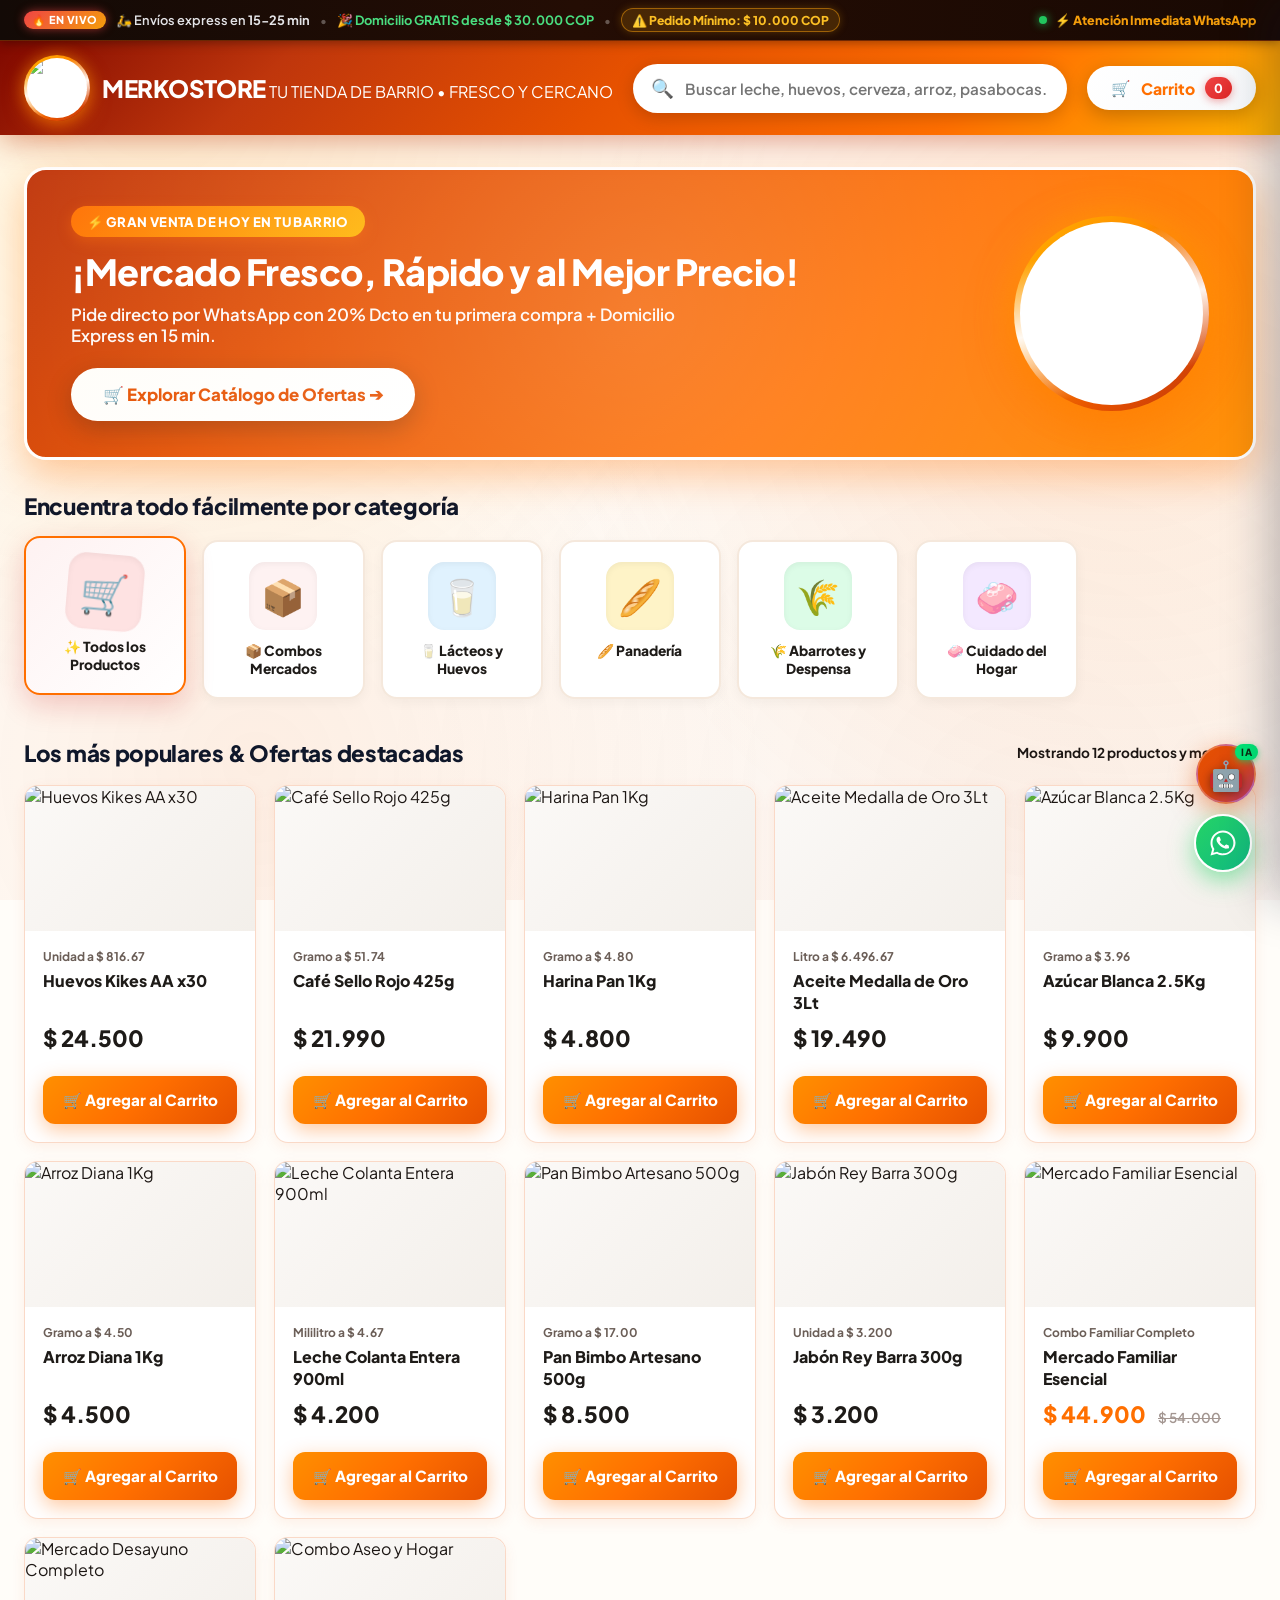
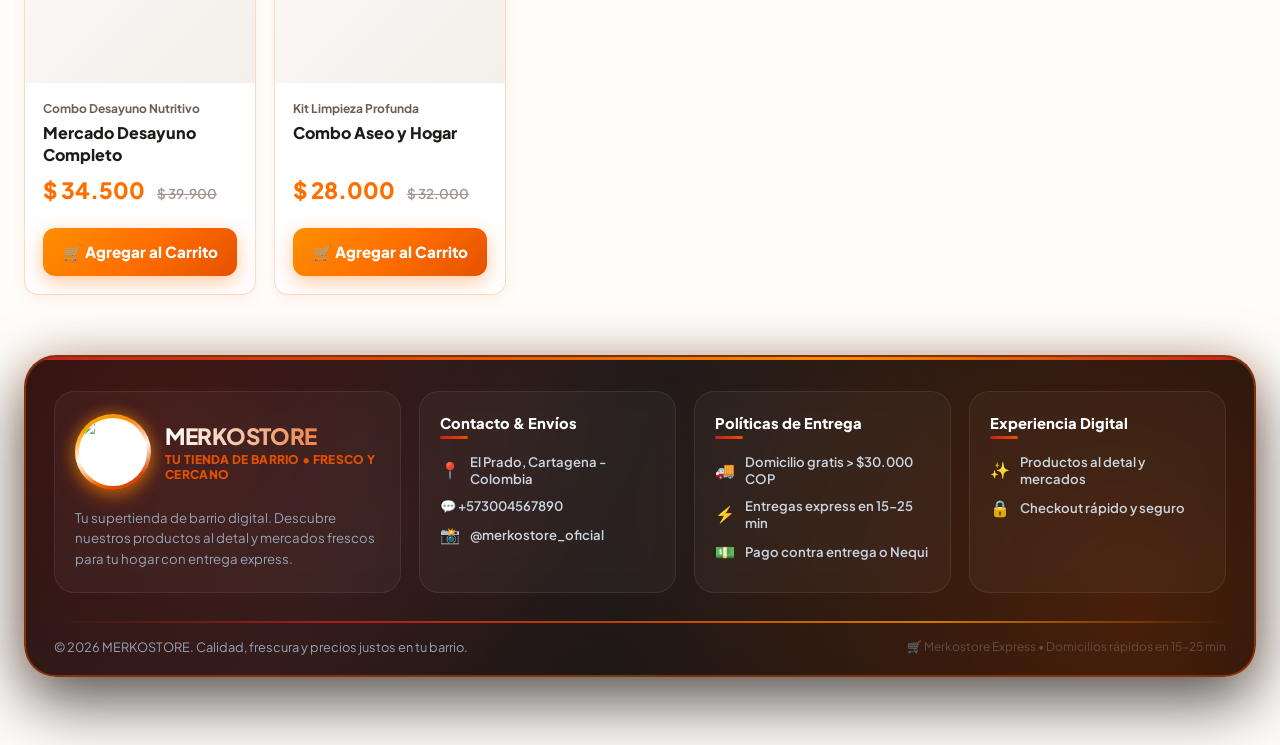
==== index.html @ 1fe58188 "feat: agregar cuenta Daviplata al checkout y configuracion administrable en el panel" ====
<!DOCTYPE html>
<html lang="es">
<head>
    <meta charset="UTF-8">
    <meta name="viewport" content="width=device-width, initial-scale=1.0">
    <title>Merkostore - Tu Tienda de Barrio Digital & Inteligente</title>
    <link rel="preconnect" href="https://fonts.googleapis.com">
    <link rel="preconnect" href="https://fonts.gstatic.com" crossorigin>
    <link href="https://fonts.googleapis.com/css2?family=Plus+Jakarta+Sans:wght@300;400;500;600;700;800;900&display=swap" rel="stylesheet">
    <link rel="stylesheet" href="styles.css">
</head>
<body>

    <!-- ABUNDANT FLUID DRAGGABLE FLOATING EMOJIS (ARRASTRABLES CON EL MOUSE/DEDO) -->
    <div class="ambient-floating-bg">
        <div class="ambient-item item-1" onmousedown="startDragEmoji(event, this)" ontouchstart="startDragEmoji(event, this)" title="¡Arrástrame!">🥛</div>
        <div class="ambient-item item-2" onmousedown="startDragEmoji(event, this)" ontouchstart="startDragEmoji(event, this)" title="¡Arrástrame!">🍺</div>
        <div class="ambient-item item-3" onmousedown="startDragEmoji(event, this)" ontouchstart="startDragEmoji(event, this)" title="¡Arrástrame!">🌾</div>
        <div class="ambient-item item-4" onmousedown="startDragEmoji(event, this)" ontouchstart="startDragEmoji(event, this)" title="¡Arrástrame!">🏷️</div>
        <div class="ambient-item item-5" onmousedown="startDragEmoji(event, this)" ontouchstart="startDragEmoji(event, this)" title="¡Arrástrame!">🧼</div>
        <div class="ambient-item item-6" onmousedown="startDragEmoji(event, this)" ontouchstart="startDragEmoji(event, this)" title="¡Arrástrame!">🍎</div>
        <div class="ambient-item item-7" onmousedown="startDragEmoji(event, this)" ontouchstart="startDragEmoji(event, this)" title="¡Arrástrame!">🥑</div>
        <div class="ambient-item item-8" onmousedown="startDragEmoji(event, this)" ontouchstart="startDragEmoji(event, this)" title="¡Arrástrame!">🍞</div>
        <div class="ambient-item item-9" onmousedown="startDragEmoji(event, this)" ontouchstart="startDragEmoji(event, this)" title="¡Arrástrame!">🧀</div>
        <div class="ambient-item item-10" onmousedown="startDragEmoji(event, this)" ontouchstart="startDragEmoji(event, this)" title="¡Arrástrame!">🍊</div>
        <div class="ambient-item item-11" onmousedown="startDragEmoji(event, this)" ontouchstart="startDragEmoji(event, this)" title="¡Arrástrame!">🍓</div>
        <div class="ambient-item item-12" onmousedown="startDragEmoji(event, this)" ontouchstart="startDragEmoji(event, this)" title="¡Arrástrame!">🥩</div>
        <div class="ambient-item item-13" onmousedown="startDragEmoji(event, this)" ontouchstart="startDragEmoji(event, this)" title="¡Arrástrame!">🍯</div>
        <div class="ambient-item item-14" onmousedown="startDragEmoji(event, this)" ontouchstart="startDragEmoji(event, this)" title="¡Arrástrame!">☕</div>
    </div>

    <!-- TOP NOTIFICATION BAR (DINÁMICA, ANIMADA Y REGLA DE PEDIDO MÍNIMO) -->
    <div class="top-bar">
        <div class="top-bar-notice">
            <span class="top-bar-badge-fire">🔥 EN VIVO</span>
            <span class="top-bar-item">🛵 Envíos express en <strong>15-25 min</strong></span>
            <span class="top-bar-sep">•</span>
            <span class="top-bar-item top-bar-free-delivery">🎉 Domicilio <strong>GRATIS</strong> desde $ 30.000 COP</span>
            <span class="top-bar-sep">•</span>
            <span class="top-bar-badge-minorder">⚠️ Pedido Mínimo: $ 10.000 COP</span>
        </div>
        <div class="top-bar-right-info">
            <span class="top-bar-pulse-dot"></span>
            <span>⚡ Atención Inmediata WhatsApp</span>
        </div>
    </div>

    <!-- MAIN NAVBAR (SUPERMERCADO RETAIL STYLE) -->
    <header class="app-header" id="appHeader">
        <div class="main-nav">
            <!-- Brand Logo (Acceso Secreto Administrador con 5 clics consecutivos) -->
            <div class="brand-logo" onclick="handleBrandLogoClick(event)" title="MERKOSTORE - Tu Supermercado Digital">
                <div class="reflective-logo-wrap">
                    <img src="logo.png" alt="Merkostore Logo" class="reflective-logo-img">
                    <div class="reflective-shimmer-sweep"></div>
                </div>
                <div class="brand-name-group">
                    <span class="brand-title" id="navStoreName">MERKOSTORE</span>
                    <span class="brand-sub">TU TIENDA DE BARRIO • FRESCO Y CERCANO</span>
                </div>
            </div>

            <!-- Search Bar -->
            <div class="search-bar-container">
                <span class="search-icon-nav">🔍</span>
                <input type="text" id="searchInput" placeholder="Buscar leche, huevos, cerveza, arroz, pasabocas..." oninput="filterProducts()">
            </div>

            <!-- Cart Navigation Action -->
            <div class="header-user-actions">
                <button class="cart-nav-btn" onclick="toggleCartDrawer()">
                    🛒 <span>Carrito</span>
                    <span class="cart-count-badge" id="cartBadge">0</span>
                </button>
            </div>
        </div>
    </header>

    <!-- MAIN WRAPPER -->
    <main class="main-wrapper">

        <!-- ========================================== -->
        <!-- VIEW 1: CLIENT STOREFRONT (VISTA CLIENTE)  -->
        <!-- ========================================== -->
        <section id="viewStorefront">
            
            <!-- ATTENTION-GRABBING HERO PROMOTIONAL BANNER -->
            <div class="hero-attention-banner">
                <div class="hero-content-left">
                    <span class="hero-badge-flash">⚡ GRAN VENTA DE HOY EN TU BARRIO</span>
                    <h1 class="hero-main-title">¡Mercado Fresco, Rápido y al Mejor Precio!</h1>
                    <p class="hero-sub-text">Pide directo por WhatsApp con 20% Dcto en tu primera compra + Domicilio Express en 15 min.</p>
                    <button class="hero-cta-btn" onclick="scrollToProducts()">
                        🛒 Explorar Catálogo de Ofertas ➔
                    </button>
                </div>
                <!-- 3D Reflective Brand Emblem -->
                <div class="hero-logo-emblem-wrap">
                    <div class="reflective-logo-wrap size-lg">
                        <img src="logo.png" alt="Merkostore Emblem" class="reflective-logo-img">
                        <div class="reflective-shimmer-sweep"></div>
                    </div>
                </div>
            </div>

            <!-- Category Cards Grid (Vivid Badges) -->
            <h2 class="section-heading">
                <span>Encuentra todo fácilmente por categoría</span>
            </h2>
            <div class="category-badges-grid" id="categoryBadgesContainer">
                <!-- Dynamic Category Badges -->
            </div>

            <!-- Product Grid Title -->
            <div style="display:flex; justify-content:space-between; align-items:center; margin-bottom:18px;">
                <h2 class="section-heading" style="margin-bottom:0;" id="productsTitle">
                    <span>Los más populares & Ofertas destacadas</span>
                </h2>
                <span style="font-size:0.85rem; color:var(--text-secondary); font-weight:700;" id="productCountLabel">Mostrando todos los productos</span>
            </div>

            <!-- Bright Vivid Highlighted Product Grid -->
            <div class="products-grid" id="productsGrid">
                <!-- Dynamic Product Cards -->
            </div>

            <!-- ULTRA-LUXURY OVAL FOOTER (DEEP DARK GRADIENT CONTRAST & ANIMATION) -->
            <footer class="merko-footer">
                <div class="footer-content-grid">
                    <!-- Column 1: Brand -->
                    <div class="footer-col-card">
                        <div style="display:flex; align-items:center; gap:14px; margin-bottom:14px;">
                            <div class="reflective-logo-wrap size-md">
                                <img src="logo.png" alt="Merkostore Logo" class="reflective-logo-img">
                                <div class="reflective-shimmer-sweep"></div>
                            </div>
                            <div>
                                <div class="footer-brand-title" style="margin-bottom:2px;">MERKOSTORE</div>
                                <div class="footer-slogan" style="font-size:0.75rem;">TU TIENDA DE BARRIO • FRESCO Y CERCANO</div>
                            </div>
                        </div>
                        <div class="footer-brand-desc">
                            Tu supertienda de barrio digital. Descubre nuestros productos al detal y mercados frescos para tu hogar con entrega express.
                        </div>
                    </div>

                    <!-- Column 2: Contacto & Envíos -->
                    <div class="footer-col-card">
                        <div class="footer-col-title">Contacto & Envíos</div>
                        <div class="footer-link-list">
                            <span class="footer-link-item"><span class="item-icon">📍</span> El Prado, Cartagena - Colombia</span>
                            <a href="https://wa.me/573001234567" target="_blank" class="footer-link-item" id="footerWhatsappLink"><span class="item-icon">💬</span> +57 300 123 4567</a>
                            <span class="footer-link-item"><span class="item-icon">📸</span> @merkostore_oficial</span>
                        </div>
                    </div>

                    <!-- Column 3: Políticas -->
                    <div class="footer-col-card">
                        <div class="footer-col-title">Políticas de Entrega</div>
                        <div class="footer-link-list">
                            <span class="footer-link-item"><span class="item-icon">🚚</span> Domicilio gratis > $30.000 COP</span>
                            <span class="footer-link-item"><span class="item-icon">⚡</span> Entregas express en 15-25 min</span>
                            <span class="footer-link-item"><span class="item-icon">💵</span> Pago contra entrega o Nequi</span>
                        </div>
                    </div>

                    <!-- Column 4: Experiencia Digital -->
                    <div class="footer-col-card">
                        <div class="footer-col-title">Experiencia Digital</div>
                        <div class="footer-link-list">
                            <span class="footer-link-item"><span class="item-icon">✨</span> Productos al detal y mercados</span>
                            <span class="footer-link-item"><span class="item-icon">🔒</span> Checkout rápido y seguro</span>
                        </div>
                    </div>
                </div>

                <!-- Animated Light Glow Separator Bar -->
                <div class="footer-glow-bar"></div>

                <!-- Footer Bottom Bar -->
                <div class="footer-bottom-bar">
                    <div>
                        © 2026 MERKOSTORE. Calidad, frescura y precios justos en tu barrio.
                    </div>
                    <div style="font-size:0.75rem; color:var(--text-muted); opacity:0.8;">
                        <span>🛒 Merkostore Express • Domicilios rápidos en 15-25 min</span>
                    </div>
                </div>
            </footer>
        </section>

        <!-- ========================================== -->
        <!-- VIEW 2: MERKO BRAND ULTRA-PREMIUM ADMIN    -->
        <!-- ========================================== -->
        <section id="viewAdmin" style="display:none;">
            <div class="merko-admin-wrapper">
                
                <!-- Merko Admin Header -->
                <div class="merko-admin-header">
                    <div>
                        <span class="merko-brand-badge">MERKOSTORE • PANEL ADMIN PRO</span>
                        <h1 class="merko-admin-title">Gestor Ejecutivo de Productos, Stock y Ventas</h1>
                    </div>
                    <div style="display:flex; gap:12px; align-items:center;">
                        <button class="btn-merko-outline" onclick="switchView('storefront')">
                            👁️ Ver Tienda Cliente
                        </button>
                        <button class="btn-merko-primary" onclick="logoutAdmin()">
                            🚪 Salir del Panel
                        </button>
                    </div>
                </div>

                <!-- Merko Pill Tabs Row -->
                <div class="merko-pill-tabs">
                    <button class="merko-pill-btn active" id="tabMerkoDashboard" onclick="switchAdminSubTab('dashboard')">
                        📊 Dashboard
                    </button>
                    <button class="merko-pill-btn" id="tabMerkoActiveOrders" onclick="switchAdminSubTab('activeOrders')">
                        🛵 Pedidos en Proceso <span class="merko-pill-badge" id="activeOrdersTabBadge">0</span>
                    </button>
                    <button class="merko-pill-btn" id="tabMerkoOrders" onclick="switchAdminSubTab('orders')">
                        📜 Historial de Ventas
                    </button>
                    <button class="merko-pill-btn" id="tabMerkoBudget" onclick="switchAdminSubTab('budget')">
                        💰 Presupuesto del Negocio
                    </button>
                    <button class="merko-pill-btn" id="tabMerkoProducts" onclick="switchAdminSubTab('products')">
                        🛒 Productos & Inventario
                    </button>
                    <button class="merko-pill-btn" id="tabMerkoCategories" onclick="switchAdminSubTab('categories')">
                        🏷️ Categorías
                    </button>
                    <button class="merko-pill-btn" id="tabMerkoUsers" onclick="switchAdminSubTab('users')">
                        👥 Administradores
                    </button>
                    <button class="merko-pill-btn" id="tabMerkoBi" onclick="switchAdminSubTab('bi')">
                        📈 Power BI Analytics
                    </button>
                    <button class="merko-pill-btn" id="tabMerkoIo" onclick="switchAdminSubTab('io')">
                        ⚖️ Optimización IO (Simplex)
                    </button>
                    <button class="merko-pill-btn" id="tabMerkoConfig" onclick="switchAdminSubTab('config')">
                        🏪 Configuración Negocio
                    </button>
                </div>

                <!-- TAB 1: DASHBOARD EXECUTIVE OVERVIEW -->
                <div id="subtabDashboard" class="subtab-content">
                    
                    <!-- GREETING HEADER CARD -->
                    <div class="dashboard-greeting-card">
                        <div>
                            <div class="dashboard-greeting-title" id="dashGreeting">BUENAS TARDES 👋</div>
                            <div style="font-size:0.85rem; color:var(--admin-text-muted);">Bienvenido al Panel de Control Ejecutivo de Merkostore</div>
                        </div>
                        <div style="display:flex; gap:10px; flex-wrap:wrap;">
                            <button class="btn-merko-primary" onclick="forceSyncWithDatabase()" title="Sincronizar base de datos con Power BI y recalcular métricas">
                                🔄 Sincronizar DB & Power BI
                            </button>
                            <button class="btn-merko-outline" onclick="refreshDashboardData()">
                                ⚡ Actualizar Vista
                            </button>
                        </div>
                    </div>

                    <!-- ATTENTION ALERT CARD -->
                    <div class="merko-alert-card" id="kpiAlertCard">
                        <div>
                            <div style="font-weight:900; color:var(--admin-accent-red); font-size:1.05rem;">🔔 ATENCIÓN AHORA</div>
                            <div style="font-size:0.88rem; color:var(--admin-text-muted);" id="kpiAlertText">Cargando alertas del inventario...</div>
                        </div>
                        <button class="btn-merko-primary" onclick="switchAdminSubTab('products')">Atender Todos ➔</button>
                    </div>

                    <!-- KPI CARDS GRID (6 CARDS CON GANANCIAS) -->
                    <div class="merko-kpi-grid" style="grid-template-columns: repeat(auto-fit, minmax(180px, 1fr));">
                        <div class="merko-kpi-card emerald-card">
                            <div class="merko-kpi-title">Ventas de Hoy</div>
                            <div class="merko-kpi-val" id="kpiSales">$ 0</div>
                            <div style="font-size:0.75rem; color:var(--brand-secondary); font-weight:800;" id="kpiSalesSubtext">↑ 0 ventas en el día</div>
                        </div>
                        <div class="merko-kpi-card" style="border-left:4px solid #10b981; background:linear-gradient(135deg, rgba(16,185,129,0.14), rgba(16,185,129,0.02));">
                            <div class="merko-kpi-title" style="color:#10b981;">Ganancias de Hoy</div>
                            <div class="merko-kpi-val" id="kpiGrossProfit" style="color:#10b981;">$ 0</div>
                            <div style="font-size:0.75rem; color:#34d399; font-weight:800;" id="kpiGrossProfitSubtext">Margen bruto unitario real</div>
                        </div>
                        <div class="merko-kpi-card red-card">
                            <div class="merko-kpi-title">Pedidos Activos</div>
                            <div class="merko-kpi-val" id="kpiOrders">0</div>
                            <div style="font-size:0.75rem; color:var(--admin-accent-red); font-weight:800;">En preparación / Listos</div>
                        </div>
                        <div class="merko-kpi-card">
                            <div class="merko-kpi-title">Pendientes</div>
                            <div class="merko-kpi-val" id="kpiPending">0</div>
                            <div style="font-size:0.75rem; color:var(--admin-text-muted);">Por confirmar WhatsApp</div>
                        </div>
                        <div class="merko-kpi-card">
                            <div class="merko-kpi-title">Por Reponer</div>
                            <div class="merko-kpi-val" id="kpiLowStock" style="color:#ef4444;">0</div>
                            <div style="font-size:0.75rem; color:#ef4444; font-weight:800;">Stock bajo o agotados</div>
                        </div>
                        <div class="merko-kpi-card">
                            <div class="merko-kpi-title">Ticket Promedio</div>
                            <div class="merko-kpi-val" id="kpiTicketAvg" style="color:#3b82f6;">$ 0</div>
                            <div style="font-size:0.75rem; color:var(--admin-text-muted);">Valor medio por pedido</div>
                        </div>
                    </div>

                    <!-- TWO-COLUMN DASHBOARD MAIN GRID -->
                    <div class="dashboard-main-grid">
                        
                        <!-- LEFT MAIN COLUMN -->
                        <div>
                            <!-- PANEL 1: PEDIDOS ACTIVOS EN VIVO -->
                            <div class="dashboard-panel-card">
                                <div class="dashboard-panel-header">
                                    <div>
                                        <div class="dashboard-panel-title">🛒 PEDIDOS ACTIVOS EN VIVO</div>
                                        <div class="dashboard-panel-subtitle">Control operativo de pedidos recibidos en tiempo real</div>
                                    </div>
                                    <button class="dashboard-panel-link" onclick="switchAdminSubTab('activeOrders')">Gestionar Pedidos en Proceso ➔</button>
                                </div>
                                <div id="dashActiveOrdersList">
                                    <!-- Dynamic Active Orders List -->
                                </div>
                            </div>

                            <!-- PANEL 2: SOLICITUDES QUE REQUIEREN ACCIÓN -->
                            <div class="dashboard-panel-card">
                                <div class="dashboard-panel-header">
                                    <div>
                                        <div class="dashboard-panel-title">⚠️ SOLICITUDES QUE REQUIEREN ACCIÓN</div>
                                        <div class="dashboard-panel-subtitle">Prioridad: Pedidos por confirmar / Productos sin existencias</div>
                                    </div>
                                </div>
                                <div id="dashActionRequestsList">
                                    <!-- Dynamic Action Requests -->
                                </div>
                            </div>
                        </div>

                        <!-- RIGHT SIDEBAR COLUMN -->
                        <div>
                            <!-- PANEL 3: STOCK BAJO / REPONER -->
                            <div class="dashboard-panel-card">
                                <div class="dashboard-panel-header">
                                    <div>
                                        <div class="dashboard-panel-title">🚨 STOCK BAJO / REPONER</div>
                                        <div class="dashboard-panel-subtitle">Productos con 5 o menos existencias o agotados</div>
                                    </div>
                                    <button class="dashboard-panel-link" onclick="switchAdminSubTab('products')">Ver Inventario ➔</button>
                                </div>
                                <div id="dashLowStockList">
                                    <!-- Dynamic Low Stock Product Cards -->
                                </div>
                            </div>

                            <!-- PANEL 4: RESUMEN DE VENTAS E INGRESOS & GRÁFICO DIARIO -->
                            <div class="dashboard-panel-card">
                                <div class="dashboard-panel-header">
                                    <div>
                                        <div class="dashboard-panel-title">📊 RESUMEN DE VENTAS</div>
                                        <div class="dashboard-panel-subtitle">Ingresos confirmados del negocio</div>
                                    </div>
                                </div>

                                <div class="dash-sales-summary-grid">
                                    <div class="dash-sales-box">
                                        <div class="dash-sales-box-title">Hoy</div>
                                        <div class="dash-sales-box-val" id="dashSalesToday">$ 0</div>
                                    </div>
                                    <div class="dash-sales-box">
                                        <div class="dash-sales-box-title">Esta Semana</div>
                                        <div class="dash-sales-box-val" id="dashSalesWeek">$ 0</div>
                                    </div>
                                    <div class="dash-sales-box">
                                        <div class="dash-sales-box-title">Este Mes</div>
                                        <div class="dash-sales-box-val" id="dashSalesMonth">$ 0</div>
                                    </div>
                                </div>

                                <div style="font-size:0.78rem; font-weight:800; color:var(--admin-text-muted); margin-bottom:8px; display:flex; justify-content:space-between;">
                                    <span>ÚLTIMOS 7 DÍAS</span>
                                    <span style="color:#f59e0b;">Historial diario</span>
                                </div>

                                <div class="dash-chart-container" id="dash7DaysChart">
                                    <!-- Dynamic 7 Day Chart Bars -->
                                </div>
                            </div>
                        </div>

                    </div>

                </div>

                <!-- TAB 2: PRODUCTOS & INVENTARIO UNIFICADO (CREAR ARRIBA, INVENTARIO ABAJO) -->
                <div id="subtabProducts" class="subtab-content" style="display:none;">
                    
                    <!-- 1. CREAR / EDITAR PRODUCTO O MERCADO (ARRIBA) -->
                    <div id="productEditorCard" style="background:var(--admin-card-bg); border:1.5px solid var(--admin-border); border-radius:20px; padding:24px; box-shadow:0 12px 35px rgba(0,0,0,0.45); margin-bottom:28px;">
                        <h2 id="editorSubtabTitle" style="font-size:1.25rem; font-weight:900; color:#ffffff; margin-top:0; margin-bottom:20px;">➕ CREAR PRODUCTO O MERCADO</h2>
                        
                        <div class="merko-editor-grid">
                            <div class="merko-form-card">
                                <!-- Tipo de Ítem Selector -->
                                <div class="merko-form-group">
                                    <label>Tipo de Ítem a Crear *</label>
                                    <select id="editorType" onchange="toggleMercadoCompositionForm(); updateLivePreview();">
                                        <option value="DETAL">🛍️ Producto Detal (Ítem Individual)</option>
                                        <option value="MERCADO">📦 Mercado (Combo / Kit con Productos Detal)</option>
                                    </select>
                                </div>

                                <div class="merko-form-group">
                                    <label>Nombre del Producto / Mercado *</label>
                                    <input type="text" id="editorName" placeholder="Ej: Mercado Familiar Semanal / Harina Pan 1kg" value="" oninput="updateLivePreview()">
                                </div>

                                <div style="display:grid; grid-template-columns:1fr 1fr; gap:16px;">
                                    <div class="merko-form-group">
                                        <label>Categoría</label>
                                        <select id="editorCategory" onchange="updateLivePreview()">
                                            <option value="cat4">🌾 Abarrotes y Granos</option>
                                            <option value="cat2">🥛 Lácteos y Huevos</option>
                                            <option value="cat3">🍺 Cervezas y Licores</option>
                                            <option value="cat1">🔴 Precios Rojos</option>
                                        </select>
                                    </div>
                                    <div class="merko-form-group">
                                        <label>Unidad / Descripción Corta</label>
                                        <input type="text" id="editorUnit" placeholder="Ej: Combo 6 Productos / Gramo a $ 3.60" value="" oninput="updateLivePreview()">
                                    </div>
                                </div>

                                <!-- COMPOSICIÓN DE MERCADO (SOLO CUANDO ES MERCADO) -->
                                <div id="mercadoItemsContainer" style="display:none; background:#0f172a; border:1px solid #f59e0b; border-radius:12px; padding:16px; margin-top:4px;">
                                    <div style="font-size:0.85rem; font-weight:900; color:#f59e0b; margin-bottom:10px; display:flex; justify-content:space-between; align-items:center;">
                                        <span>📦 COMPOSICIÓN DEL MERCADO (PRODUCTOS INCLUIDOS):</span>
                                        <span style="font-size:0.72rem; color:#94a3b8; font-weight:600;">Se restarán del stock al vender</span>
                                    </div>
                                    <div id="mercadoItemsChecklist" style="display:flex; flex-direction:column; gap:8px; max-height:180px; overflow-y:auto; padding-right:6px;">
                                        <!-- Dynamic product options with qty inputs -->
                                    </div>
                                </div>

                                <div style="display:grid; grid-template-columns:1fr 1fr; gap:16px;">
                                    <div class="merko-form-group">
                                        <label>Precio de Adquisición ($ COP) *</label>
                                        <input type="number" id="editorCostPrice" value="" placeholder="Ej: 32000" oninput="updateLivePreview()">
                                        <small style="display:block; font-size:0.72rem; color:var(--admin-text-muted); margin-top:4px;">Valor que paga el administrador al proveedor por adquirir una unidad de este producto.</small>
                                    </div>
                                    <div class="merko-form-group">
                                        <label>Precio Venta ($ COP) *</label>
                                        <input type="number" id="editorPrice" value="" placeholder="Ej: 48000" oninput="updateLivePreview()">
                                        <small style="display:block; font-size:0.72rem; color:var(--admin-text-muted); margin-top:4px;">Precio oficial al detal o combo al cliente.</small>
                                    </div>
                                </div>

                                <div style="display:grid; grid-template-columns:1fr 1fr; gap:16px;">
                                    <div class="merko-form-group">
                                        <label>Precio Oferta ($ COP)</label>
                                        <input type="number" id="editorDiscount" value="" placeholder="Opcional" oninput="updateLivePreview()">
                                        <small style="display:block; font-size:0.72rem; color:var(--admin-text-muted); margin-top:4px;">Precio promocional con descuento aplicado.</small>
                                    </div>
                                    <div class="merko-form-group">
                                        <label id="lblEditorStock">Inventario Inicial *</label>
                                        <input type="number" id="editorStock" value="" placeholder="Ej: 25" oninput="updateLivePreview()">
                                        <small style="display:block; font-size:0.72rem; color:var(--admin-text-muted); margin-top:4px;">Existencias físicas disponibles en bodega.</small>
                                    </div>
                                </div>

                                <div class="merko-form-group">
                                    <label>Imagen del Producto / Mercado *</label>
                                    <div style="display:flex; align-items:center; gap:12px; flex-wrap:wrap; background:#181210; border:1.5px dashed var(--admin-border); padding:12px 16px; border-radius:12px;">
                                        <label for="editorImageFile" class="btn-merko-outline" style="cursor:pointer; font-size:0.85rem; padding:8px 16px; margin:0; display:inline-flex; align-items:center; gap:8px;">
                                            📁 Seleccionar Archivo...
                                        </label>
                                        <input type="file" id="editorImageFile" accept="image/*" style="display:none;" onchange="handleProductImageUpload(event)">
                                        <span id="editorImageFileName" style="font-size:0.82rem; color:#94a3b8; font-style:italic;">Ningún archivo seleccionado</span>
                                    </div>
                                    <input type="hidden" id="editorImage" value="">
                                </div>

                                <!-- 📐 ENCUADRE DE IMAGEN EN TARJETA (PC & MÓVIL POR INDEPENDIENTE) -->
                                <div class="image-framing-box" style="margin-top:18px; background:#120c0a; border:1.5px solid rgba(230,81,0,0.35); border-radius:14px; padding:18px;">
                                    <div style="display:flex; justify-content:space-between; align-items:center; flex-wrap:wrap; gap:10px; margin-bottom:6px;">
                                        <div>
                                            <span style="font-size:0.92rem; font-weight:900; color:#FF8F00; display:flex; align-items:center; gap:6px;">
                                                📐 ENCUADRE DE IMAGEN EN TARJETA
                                            </span>
                                            <p style="font-size:0.75rem; color:var(--admin-text-muted); margin:2px 0 0;">
                                                Ajusta el modo de encuadre, zoom y posición de cada foto para que luzca impecable en la tarjeta y en la galería.
                                            </p>
                                        </div>
                                        <div style="display:flex; align-items:center; gap:8px;">
                                            <span style="font-size:0.75rem; color:#d4d4d8; font-weight:700;">📷 Configurar encuadre:</span>
                                            <div class="framing-device-toggles" style="display:flex; gap:6px; background:rgba(255,255,255,0.06); padding:3px; border-radius:20px; border:1px solid rgba(255,255,255,0.12);">
                                                <button type="button" class="btn-framing-device active" id="btnDevicePc" onclick="switchFramingDevice('PC')" style="padding:4px 12px; font-size:0.76rem; border-radius:16px; border:none; cursor:pointer; font-weight:800; background:linear-gradient(135deg, #FF6F00, #E65100); color:#fff;">
                                                    💻 Modo PC
                                                </button>
                                                <button type="button" class="btn-framing-device" id="btnDeviceMobile" onclick="switchFramingDevice('MOBILE')" style="padding:4px 12px; font-size:0.76rem; border-radius:16px; border:none; cursor:pointer; font-weight:800; background:transparent; color:#a1a1aa;">
                                                    📱 Modo Móvil
                                                </button>
                                            </div>
                                        </div>
                                    </div>

                                    <!-- Dropdown Mode & Zoom Slider -->
                                    <div style="display:grid; grid-template-columns:1fr 1fr; gap:16px; margin-top:14px;">
                                        <div class="merko-form-group">
                                            <label style="font-size:0.78rem; font-weight:800; color:#e4e4e7;">Modo de Ajuste</label>
                                            <select id="imgFitMode" onchange="updateFramingSetting('fit', this.value)" style="padding:8px 12px; font-size:0.82rem;">
                                                <option value="cover">Cubrir Marco (Cover - Fotos de Estudio)</option>
                                                <option value="contain">Contener Completo (Contain - Sin Recortes)</option>
                                                <option value="fill">Relleno Total (Fill)</option>
                                            </select>
                                        </div>
                                        <div class="merko-form-group">
                                            <div style="display:flex; justify-content:space-between; align-items:center;">
                                                <label style="font-size:0.78rem; font-weight:800; color:#e4e4e7;">Zoom/Escala (0.7x – 3.0x)</label>
                                                <span id="lblImgZoom" style="font-size:0.78rem; font-weight:900; color:#FF8F00;">1.00x</span>
                                            </div>
                                            <input type="range" id="imgZoomRange" min="0.7" max="3.0" step="0.05" value="1.0" oninput="updateFramingSetting('zoom', this.value)" style="margin-top:8px;">
                                        </div>
                                    </div>

                                    <!-- Position Sliders -->
                                    <div style="display:grid; grid-template-columns:1fr 1fr; gap:16px; margin-top:8px;">
                                        <div class="merko-form-group">
                                            <div style="display:flex; justify-content:space-between; align-items:center;">
                                                <label style="font-size:0.78rem; font-weight:800; color:#e4e4e7;">Posición Horizontal (X)</label>
                                                <span id="lblImgPosX" style="font-size:0.78rem; font-weight:900; color:#FF8F00;">50%</span>
                                            </div>
                                            <input type="range" id="imgPosXRange" min="0" max="100" step="1" value="50" oninput="updateFramingSetting('posX', this.value)" style="margin-top:8px;">
                                        </div>
                                        <div class="merko-form-group">
                                            <div style="display:flex; justify-content:space-between; align-items:center;">
                                                <label style="font-size:0.78rem; font-weight:800; color:#e4e4e7;">Posición Vertical (Y)</label>
                                                <span id="lblImgPosY" style="font-size:0.78rem; font-weight:900; color:#FF8F00;">50%</span>
                                            </div>
                                            <input type="range" id="imgPosYRange" min="0" max="100" step="1" value="50" oninput="updateFramingSetting('posY', this.value)" style="margin-top:8px;">
                                        </div>
                                    </div>

                                    <!-- Action Presets -->
                                    <div style="display:flex; gap:10px; margin-top:14px; flex-wrap:wrap;">
                                        <button type="button" class="btn-merko-outline" style="padding:6px 14px; font-size:0.75rem; display:inline-flex; align-items:center; gap:6px;" onclick="applyFramingPreset('full')">
                                            📦 Producto Completo
                                        </button>
                                        <button type="button" class="btn-merko-outline" style="padding:6px 14px; font-size:0.75rem; display:inline-flex; align-items:center; gap:6px;" onclick="applyFramingPreset('cover')">
                                            🔍 Cubrir Marco
                                        </button>
                                        <button type="button" class="btn-merko-outline" style="padding:6px 14px; font-size:0.75rem; color:#ef4444; border-color:rgba(239,68,68,0.4);" onclick="applyFramingPreset('reset')">
                                            Restablecer
                                        </button>
                                    </div>
                                </div>

                                <div style="display:flex; gap:12px; margin-top:16px;">
                                    <button class="btn-merko-primary" id="btnSaveProductEditor" style="flex:1; justify-content:center;" onclick="saveProductFromEditor()">
                                        💾 Guardar en el Catálogo
                                    </button>
                                    <button class="btn-merko-outline" id="btnCancelProductEditor" style="display:none; color:#ef4444; border-color:rgba(239,68,68,0.4); background:rgba(239,68,68,0.15);" onclick="resetProductEditorForm(true)">
                                        ❌ Cancelar Edición
                                    </button>
                                </div>
                            </div>

                            <!-- Live Card Preview (Matching Reference Image) -->
                            <div class="preview-column-card" style="background:var(--admin-surface); border:1px solid var(--admin-border); border-radius:14px; padding:20px; display:flex; flex-direction:column; align-items:center;">
                                <div style="display:flex; justify-content:space-between; align-items:center; width:100%; margin-bottom:14px; flex-wrap:wrap; gap:8px;">
                                    <span style="font-size:0.75rem; font-weight:900; color:var(--brand-primary); letter-spacing:1px;">👁️ VISTA PREVIA</span>
                                    <div style="display:flex; gap:6px; background:rgba(255,255,255,0.06); padding:3px; border-radius:18px; border:1px solid rgba(255,255,255,0.1);">
                                        <button type="button" class="btn-prev-mode active" id="btnPrevPc" onclick="switchFramingDevice('PC')" style="padding:3px 10px; font-size:0.72rem; border-radius:14px; border:none; cursor:pointer; font-weight:800; background:linear-gradient(135deg, #FF6F00, #E65100); color:#fff;">
                                            💻 PC
                                        </button>
                                        <button type="button" class="btn-prev-mode" id="btnPrevMobile" onclick="switchFramingDevice('MOBILE')" style="padding:3px 10px; font-size:0.72rem; border-radius:14px; border:none; cursor:pointer; font-weight:800; background:transparent; color:#a1a1aa;">
                                            📱 Móvil
                                        </button>
                                    </div>
                                    <span id="prevMatchBadge" style="font-size:0.68rem; font-weight:800; background:rgba(16,185,129,0.18); color:#10b981; border:1px solid rgba(16,185,129,0.3); padding:2px 8px; border-radius:12px;">100% IDÉNTICA PC</span>
                                </div>

                                <div class="product-card-bright" id="liveCardPreview" style="width:100%; max-width:240px; transition:max-width 0.3s ease;">
                                    <div class="card-img-wrap" id="prevImgWrap" style="overflow:hidden; position:relative; border-radius:10px 10px 0 0; height:180px;">
                                        <span class="discount-tag" id="prevDiscountTag" style="display:none;">-20%</span>
                                        <span class="card-type-badge mercado" id="prevTypeBadge">📦 MERCADO</span>
                                        <button type="button" class="fav-heart-btn">♡</button>
                                        <img id="prevImg" src="https://images.unsplash.com/photo-1542838132-92c53300491e?w=500" alt="Preview" style="width:100%; height:100%; display:block; transition:transform 0.15s ease;">
                                    </div>
                                    <div class="card-details">
                                        <span class="card-unit-info" id="prevUnit">Combo 6 Productos Esenciales</span>
                                        <h3 class="card-product-title" id="prevName">Mercado Familiar Quincenal</h3>
                                        <div class="card-price-block">
                                            <div style="font-size:0.72rem; color:var(--text-secondary);" id="prevUnitCalc">Combo 6 Productos Esenciales</div>
                                            <div class="card-sale-price discounted" id="prevSalePrice">$ 39.900 <span class="card-old-price" id="prevOldPrice">$ 48.000</span></div>
                                        </div>
                                        <button type="button" class="card-add-btn">🛒 Agregar al Carrito</button>
                                    </div>
                                </div>
                            </div>
                        </div>
                    </div>

                    <!-- 2. INVENTARIO DE PRODUCTOS & KITS (ABAJO) -->
                    <div id="productInventoryCard" style="background:var(--admin-card-bg); border:1.5px solid var(--admin-border); border-radius:20px; padding:24px; box-shadow:0 12px 35px rgba(0,0,0,0.45);">
                        <!-- Header Title & Subtitle -->
                        <div style="display:flex; justify-content:space-between; align-items:center; margin-bottom:18px; flex-wrap:wrap; gap:12px;">
                            <div>
                                <h3 style="font-size:1.3rem; font-weight:900; color:#ffffff; margin:0; display:flex; align-items:center; gap:10px;">
                                    📦 INVENTARIO DE PRODUCTOS & KITS 
                                    <span class="merko-brand-badge" id="adminInventoryCountBadge" style="margin:0; font-size:0.75rem;">0 de 0</span>
                                </h3>
                                <p style="font-size:0.8rem; color:var(--admin-text-muted); margin:4px 0 0;">
                                    Haz clic en <strong style="color:#10b981;">Stock</strong> para alternar disponibilidad en vivo o en <strong style="color:#f59e0b;">Editar</strong> para reponer inventario arriba.
                                </p>
                            </div>
                        </div>

                        <!-- Filter Pills & Search Row -->
                        <div class="periodo-buttons-row" style="margin-bottom:20px; justify-content:space-between;">
                            <div style="display:flex; gap:8px; flex-wrap:wrap; align-items:center;">
                                <button class="periodo-btn active" id="filterStockAll" onclick="filterAdminInventoryStock('ALL')">Todos</button>
                                <button class="periodo-btn" id="filterStockInStock" onclick="filterAdminInventoryStock('IN_STOCK')">En Stock</button>
                                <button class="periodo-btn" id="filterStockSoldOut" onclick="filterAdminInventoryStock('SOLD_OUT')" style="color:#ef4444;">● Agotados</button>
                                <button class="periodo-btn" id="filterStockLow" onclick="filterAdminInventoryStock('LOW_STOCK')" style="color:#f59e0b;">● Stock Bajo (≤ 3)</button>
                                <button class="periodo-btn" id="filterStockWithCost" onclick="filterAdminInventoryStock('WITH_COST')" style="color:#10b981;">💰 Con Costo</button>
                                <button class="periodo-btn" id="filterStockNoCost" onclick="filterAdminInventoryStock('NO_COST')" style="color:#f87171;">⚠️ Sin Costo (Pendientes)</button>
                            </div>
                            
                            <input type="text" id="adminInventorySearchInput" class="historial-search-input" style="max-width:280px;" placeholder="Buscar producto o kit..." oninput="renderAdminProductsTable()">
                        </div>

                        <!-- Table Container -->
                        <div class="luxury-table-container">
                            <table class="merko-table">
                                <thead>
                                    <tr>
                                        <th>FOTO</th>
                                        <th>NOMBRE & TIPO</th>
                                        <th>CATEGORÍA</th>
                                        <th>PRECIO & COSTO</th>
                                        <th>CANTIDAD</th>
                                        <th>ESTADO DE STOCK</th>
                                        <th style="text-align:right;">ACCIONES</th>
                                    </tr>
                                </thead>
                                <tbody id="productsAdminTable">
                                    <!-- Dynamic Rows -->
                                </tbody>
                            </table>
                        </div>

                    </div>
                </div>

                <!-- TAB: PEDIDOS EN PROCESO (CONTROL OPERATIVO DE DESPACHOS) -->
                <div id="subtabActiveOrders" class="subtab-content" style="display:none;">
                    <div class="historial-unificado-container">
                        <!-- Header -->
                        <div class="historial-header-bar">
                            <div>
                                <div class="historial-title">
                                    <span>🛵 CONTROL DE PEDIDOS EN PROCESO & DESPACHOS</span>
                                </div>
                                <div class="historial-subtitle">
                                    Monitoreo en vivo de pedidos por confirmar, en preparación o en camino. Al completar un pedido pasará automáticamente al Historial.
                                </div>
                            </div>
                            <button class="periodo-btn active" onclick="renderActiveOrdersTable()" title="Actualizar datos">
                                🔄 Actualizar
                            </button>
                        </div>

                        <!-- Metric Summary Badges -->
                        <div class="historial-kpi-grid" style="margin-bottom: 20px;">
                            <div class="historial-kpi-card">
                                <span class="kpi-label">TOTAL EN PROCESO</span>
                                <span class="kpi-val" id="activeKpiTotal" style="color:var(--brand-primary);">0</span>
                            </div>
                            <div class="historial-kpi-card">
                                <span class="kpi-label">🔔 POR CONFIRMAR</span>
                                <span class="kpi-val" id="activeKpiReceived" style="color:#f59e0b;">0</span>
                            </div>
                            <div class="historial-kpi-card">
                                <span class="kpi-label">👨‍🍳 EN PREPARACIÓN</span>
                                <span class="kpi-val" id="activeKpiPreparing" style="color:#3b82f6;">0</span>
                            </div>
                            <div class="historial-kpi-card">
                                <span class="kpi-label">🛵 EN CAMINO / LISTO</span>
                                <span class="kpi-val" id="activeKpiOnWay" style="color:#10b981;">0</span>
                            </div>
                        </div>

                        <!-- Filters Row -->
                        <div class="historial-filters-row">
                            <div class="tipo-filter-group">
                                <span class="tipo-filter-label">Estado:</span>
                                <button class="tipo-pill-btn active" id="btnActiveFilterAll" onclick="filterActiveOrdersStatus('ALL')">Todos</button>
                                <button class="tipo-pill-btn" id="btnActiveFilterReceived" onclick="filterActiveOrdersStatus('RECEIVED')">🔔 Por Confirmar</button>
                                <button class="tipo-pill-btn" id="btnActiveFilterPreparing" onclick="filterActiveOrdersStatus('PREPARING')">👨‍🍳 En Preparación</button>
                                <button class="tipo-pill-btn" id="btnActiveFilterOnWay" onclick="filterActiveOrdersStatus('READY_ON_WAY')">🛵 En Camino</button>
                            </div>

                            <div class="tipo-filter-group">
                                <span class="tipo-filter-label">Entrega:</span>
                                <button class="tipo-pill-btn active" id="btnActiveDeliveryAll" onclick="filterActiveOrdersFulfillment('ALL')">Todos</button>
                                <button class="tipo-pill-btn" id="btnActiveDeliveryOnly" onclick="filterActiveOrdersFulfillment('DELIVERY')">🛵 Domicilio</button>
                                <button class="tipo-pill-btn" id="btnActivePickupOnly" onclick="filterActiveOrdersFulfillment('PICKUP')">🏬 Recogida</button>
                            </div>

                            <input type="text" id="activeOrdersSearchInput" class="historial-search-input" placeholder="Buscar cliente, teléfono o código..." oninput="filterActiveOrdersSearch(this.value)">
                        </div>

                        <!-- Active Orders Container -->
                        <div id="activeOrdersCardsContainer" class="active-orders-grid" style="display:flex; flex-direction:column; gap:14px; margin-top:16px;">
                            <!-- Dynamic Active Order Cards -->
                        </div>
                    </div>
                </div>

                <!-- TAB 4: HISTORIAL DE VENTAS & PEDIDOS COMPLETADOS -->
                <div id="subtabOrders" class="subtab-content" style="display:none;">
                    
                    <div class="historial-unificado-container">
                        <!-- Header -->
                        <div class="historial-header-bar">
                            <div>
                                <div class="historial-title">
                                    <span>📜 HISTORIAL DE PEDIDOS & VENTAS COMPLETADAS</span>
                                </div>
                                <div class="historial-subtitle">
                                    Registro de pedidos entregados, cobros completados y auditoría histórica del negocio.
                                </div>
                            </div>
                            <button class="periodo-btn active" onclick="renderHistorialUnificadoTable()" title="Actualizar datos">
                                🔄 Actualizar
                            </button>
                        </div>

                        <!-- Filters Row 1: Tipo & Search -->
                        <div class="historial-filters-row">
                            <div class="tipo-filter-group">
                                <span class="tipo-filter-label">▼ Tipo:</span>
                                <button class="tipo-pill-btn active" id="btnFilterTipoAll" onclick="filterHistorialTipo('ALL')">Todos</button>
                                <button class="tipo-pill-btn" id="btnFilterTipoProductos" onclick="filterHistorialTipo('DETAL')">🛒 Productos</button>
                                <button class="tipo-pill-btn" id="btnFilterTipoMercados" onclick="filterHistorialTipo('MERCADO')">📦 Mercados</button>
                            </div>

                            <input type="text" id="historialSearchInput" class="historial-search-input" placeholder="Buscar cliente, código (MS-...), teléfono, ítem..." oninput="filterHistorialTable()">

                            <select id="historialStatusSelect" class="historial-search-input" style="min-width:180px; flex:0;" onchange="filterHistorialTable()">
                                <option value="ALL">Todos los estados</option>
                                <option value="RECEIVED">Recibido</option>
                                <option value="PREPARING">En preparación</option>
                                <option value="READY">Listo envío</option>
                                <option value="ON_WAY">En camino</option>
                                <option value="DELIVERED">Entregado</option>
                                <option value="CANCELLED">Cancelado</option>
                            </select>
                        </div>

                        <!-- Period Quick Filter Buttons -->
                        <div class="periodo-buttons-row">
                            <span style="font-size:0.78rem; font-weight:800; color:#f59e0b; margin-right:4px;">📅 Periodo:</span>
                            <button class="periodo-btn active" id="btnPeriodAll" onclick="filterPeriod('ALL')">Todos</button>
                            <button class="periodo-btn" id="btnPeriodToday" onclick="filterPeriod('TODAY')">Hoy</button>
                            <button class="periodo-btn" id="btnPeriodYesterday" onclick="filterPeriod('YESTERDAY')">Ayer</button>
                            <button class="periodo-btn" id="btnPeriodWeek" onclick="filterPeriod('WEEK')">Esta semana</button>
                            <button class="periodo-btn" id="btnPeriodMonth" onclick="filterPeriod('MONTH')">Este mes</button>
                            <button class="periodo-btn" id="btnPeriod30Days" onclick="filterPeriod('30DAYS')">Últimos 30 días</button>
                        </div>

                        <!-- Metrics Summary Grid (Stat Boxes) -->
                        <div class="historial-kpi-grid">
                            <div class="historial-kpi-card">
                                <span class="kpi-label">REGISTROS</span>
                                <span class="kpi-val" id="histKpiRegistros">0</span>
                            </div>
                            <div class="historial-kpi-card">
                                <span class="kpi-label">CONFIRMADAS / ENTREGADAS</span>
                                <span class="kpi-val" id="histKpiConfirmadas">0</span>
                            </div>
                            <div class="historial-kpi-card">
                                <span class="kpi-label">TOTAL RECAUDADO</span>
                                <span class="kpi-val" id="histKpiTotal" style="color:#10b981;">$ 0</span>
                            </div>
                            <div class="historial-kpi-card">
                                <span class="kpi-label">MOSTRANDO</span>
                                <span class="kpi-val" id="histKpiShowing">0 de 0</span>
                            </div>
                        </div>

                        <!-- Dynamic Historial Table -->
                        <div class="historial-table-container">
                            <table class="historial-table">
                                <thead>
                                    <tr>
                                        <th>CÓDIGO / CLIENTE</th>
                                        <th>SOLICITUD (PRODUCTOS / MERCADOS)</th>
                                        <th>REGISTRO / ENTREGA</th>
                                        <th>TOTAL DE COMPRA</th>
                                        <th>MÉTODO & ESTADO</th>
                                        <th>ACCIÓN</th>
                                    </tr>
                                </thead>
                                <tbody id="historialUnificadoTableBody">
                                    <!-- Rendered dynamically -->
                                </tbody>
                            </table>
                        </div>

                    </div>
                </div>

                <!-- TAB: PRESUPUESTO DEL NEGOCIO (FONDOS DE REPOSICIÓN Y COMPRAS A PROVEEDORES) -->
                <div id="subtabBudget" class="subtab-content" style="display:none;">
                    <div class="admin-card-glass" style="margin-bottom:24px;">
                        <div style="display:flex; justify-content:space-between; align-items:center; flex-wrap:wrap; gap:16px;">
                            <div>
                                <span class="merko-brand-badge" style="background:rgba(245,158,11,0.15); color:#f59e0b; border:1px solid rgba(245,158,11,0.3);">GESTIÓN FINANCIERA • FONDO DE REPOSICIÓN</span>
                                <h2 style="font-size:1.45rem; font-weight:900; color:#fff; margin-top:8px; margin-bottom:4px;">
                                    💰 Presupuesto del Negocio y Reposición de Mercancía
                                </h2>
                                <p style="font-size:0.85rem; color:var(--admin-text-muted); margin:0;">
                                    Administra el dinero disponible para adquirir inventario con proveedores y da seguimiento a los costos recuperados de cada venta.
                                </p>
                            </div>
                            <div>
                                <button class="btn-merko-primary" onclick="openEditBudgetModal()" style="background:#FF8F00; color:#fff; border:none; padding:12px 24px; border-radius:12px; font-weight:800; font-size:0.95rem; cursor:pointer; display:inline-flex; align-items:center; gap:8px; box-shadow:0 4px 14px rgba(255,143,0,0.4);">
                                    💰 Configurar / Editar Presupuesto
                                </button>
                            </div>
                        </div>
                    </div>

                    <!-- 3 KPI CARDS DEL PRESUPUESTO (FONDO DE REPOSICIÓN) -->
                    <div class="merko-kpi-grid" style="grid-template-columns:repeat(auto-fit, minmax(260px, 1fr)); margin-bottom:24px;">
                        <div class="merko-kpi-card emerald-card" style="border-left:4px solid #10b981;">
                            <div class="merko-kpi-title" style="color:#10b981;">Presupuesto Disponible</div>
                            <div class="merko-kpi-val" id="budgetAvailableBalance" style="color:#10b981;">$ 0</div>
                            <div style="font-size:0.75rem; color:#34d399; font-weight:800;">Fondo actual para reponer</div>
                        </div>
                        <div class="merko-kpi-card" style="border-left:4px solid #f59e0b; background:rgba(245,158,11,0.06);">
                            <div class="merko-kpi-title" style="color:#f59e0b;">Total Invertido en Compras</div>
                            <div class="merko-kpi-val" id="budgetTotalPurchases" style="color:#f59e0b;">$ 0</div>
                            <div style="font-size:0.75rem; color:#fbbf24; font-weight:800;">Salidas por mercancía</div>
                        </div>
                        <div class="merko-kpi-card" style="border-left:4px solid #3b82f6; background:rgba(59,130,246,0.06);">
                            <div class="merko-kpi-title" style="color:#3b82f6;">Costos Recuperados por Ventas</div>
                            <div class="merko-kpi-val" id="budgetTotalRecovered" style="color:#3b82f6;">$ 0</div>
                            <div style="font-size:0.75rem; color:#60a5fa; font-weight:800;">Retorno de costo de ventas</div>
                        </div>

                    </div>

                    <!-- PANELES DE HISTORIAL: MOVIMIENTOS FINANCIEROS Y COMPRAS -->
                    <div style="display:grid; grid-template-columns:1fr; gap:24px;">
                        
                        <!-- PANEL 1: REGISTRO DE COMPRAS A PROVEEDORES -->
                        <div class="admin-card-glass" style="padding:20px;">
                            <div style="display:flex; justify-content:space-between; align-items:center; margin-bottom:16px; flex-wrap:wrap; gap:10px;">
                                <div>
                                    <h3 style="font-size:1.1rem; font-weight:900; color:#fff; margin:0;">
                                        📦 Historial de Compras de Mercancía a Proveedores
                                    </h3>
                                    <p style="font-size:0.78rem; color:var(--admin-text-muted); margin:4px 0 0;">
                                        Registro automático generado al crear productos o ingresar reposiciones de inventario con su costo de adquisición.
                                    </p>
                                </div>

                            </div>
                            <div class="luxury-table-container">
                                <table class="merko-table">
                                    <thead>
                                        <tr>
                                            <th>CÓDIGO / FECHA</th>
                                            <th>PROVEEDOR</th>
                                            <th>PRODUCTOS ADQUIRIDOS</th>
                                            <th>TOTAL INVERTIDO</th>
                                            <th>IMPACTO EN COSTO PONDERADO</th>
                                        </tr>
                                    </thead>
                                    <tbody id="supplierPurchasesTableBody">
                                        <!-- Rendered dynamically -->
                                    </tbody>
                                </table>
                            </div>
                        </div>

                        <!-- PANEL 2: HISTORIAL DE MOVIMIENTOS FINANCIEROS -->
                        <div class="admin-card-glass" style="padding:20px;">
                            <div style="display:flex; justify-content:space-between; align-items:center; margin-bottom:16px; flex-wrap:wrap; gap:10px;">
                                <div>
                                    <h3 style="font-size:1.1rem; font-weight:900; color:#fff; margin:0;">
                                        📜 Historial de Movimientos del Presupuesto
                                    </h3>
                                    <p style="font-size:0.78rem; color:var(--admin-text-muted); margin:4px 0 0;">
                                        Registro inmutable de saldo inicial, compras, costos recuperados de ventas y aportes adicionales.
                                    </p>
                                </div>
                                <span style="font-size:0.75rem; color:#10b981; font-weight:800;" id="budgetTxCountBadge">0 movimientos</span>
                            </div>
                            <div class="luxury-table-container">
                                <table class="merko-table">
                                    <thead>
                                        <tr>
                                            <th>FECHA / HORA</th>
                                            <th>TIPO DE MOVIMIENTO</th>
                                            <th>CONCEPTO O DESCRIPCIÓN</th>
                                            <th>REFERENCIA</th>
                                            <th style="text-align:right;">MONTO ($ COP)</th>
                                            <th style="text-align:right;">SALDO POSTERIOR</th>
                                        </tr>
                                    </thead>
                                    <tbody id="budgetTransactionsTableBody">
                                        <!-- Rendered dynamically -->
                                    </tbody>
                                </table>
                            </div>
                        </div>

                    </div>
                </div>

                <!-- TAB 5: CATEGORIES -->
                <div id="subtabCategories" class="subtab-content" style="display:none;">
                    <h2 style="font-size:1.25rem; font-weight:900; color:#ffffff; margin-bottom:20px;">🏷️ GESTIÓN DE CATEGORÍAS DE PRODUCTOS</h2>
                    
                    <div style="display:grid; grid-template-columns:320px 1fr; gap:28px;">
                        <div class="merko-form-card">
                            <div class="merko-form-group">
                                <label>Nombre de Categoría *</label>
                                <input type="text" id="newCatName" placeholder="Ej: Verduras y Hortalizas">
                            </div>
                            <div class="merko-form-group">
                                <label>Ícono / Emoji *</label>
                                <div style="display:flex; gap:8px; align-items:center; margin-bottom:6px;">
                                    <input type="text" id="newCatIcon" placeholder="🥦" value="🥦" style="font-size:1.3rem; text-align:center; width:60px;">
                                    <span style="font-size:0.75rem; color:var(--admin-text-muted);">Elige un emoji rápido de mercado:</span>
                                </div>
                                <div class="emoji-picker-grid" id="createEmojiPicker"></div>
                            </div>
                            <div class="merko-form-group" style="margin-top:12px;">
                                <label>Color de Fondo</label>
                                <input type="color" id="newCatColor" value="#fef3c7" style="height:44px; padding:2px; cursor:pointer; width:100%;">
                            </div>
                            <button class="btn-merko-primary" style="margin-top:14px; justify-content:center;" onclick="saveNewCategory()">
                                ➕ Guardar Categoría
                            </button>
                        </div>

                        <div style="background:var(--admin-surface); border:1px solid var(--admin-border); border-radius:12px; overflow:hidden;">
                            <table class="merko-table">
                                <thead>
                                    <tr>
                                        <th>Ícono</th>
                                        <th>Nombre</th>
                                        <th>Acciones</th>
                                    </tr>
                                </thead>
                                <tbody id="categoriesAdminTable">
                                    <!-- Dynamic Category Rows -->
                                </tbody>
                            </table>
                        </div>
                    </div>
                </div>

                <!-- TAB 6: BUSINESS CONFIGURATION -->
                <div id="subtabConfig" class="subtab-content" style="display:none;">
                    <h2 style="font-size:1.25rem; font-weight:900; color:#ffffff; margin-bottom:20px;">🏪 CONFIGURACIÓN DEL NEGOCIO</h2>
                    
                    <div class="merko-form-card" style="max-width:800px;">
                        
                        <div style="font-size:1rem; font-weight:900; color:var(--brand-primary); margin-bottom:8px;">📌 A. Identidad del negocio</div>
                        <div style="display:grid; grid-template-columns:1fr 1fr; gap:16px;">
                            <div class="merko-form-group">
                                <label>NOMBRE DE LA MARCA</label>
                                <div style="padding:10px 14px; background:rgba(255,255,255,0.06); border:1.5px solid rgba(255,255,255,0.15); border-radius:10px; color:#ffffff; font-weight:900; display:flex; align-items:center; gap:8px;">
                                    <span style="font-size:1.1rem;">🏪</span>
                                    <span style="letter-spacing:0.5px; font-size:0.95rem;">MERKOSTORE</span>
                                    <span style="font-size:0.72rem; background:rgba(34,197,94,0.2); color:#4ade80; border:1px solid rgba(34,197,94,0.35); padding:2px 8px; border-radius:12px; margin-left:auto; font-weight:700;">Marca Oficial Protegida</span>
                                </div>
                                <small style="color:var(--text-muted); font-size:0.75rem; margin-top:4px; display:block;">El nombre de la tienda está fijado como <strong>MERKOSTORE</strong> para mantener la consistencia de marca.</small>
                            </div>
                            <div class="merko-form-group">
                                <label>TEXTO BOTÓN DEL HERO</label>
                                <input type="text" value="Ver Catálogo de Ofertas">
                            </div>
                        </div>

                        <div style="font-size:1rem; font-weight:900; color:var(--brand-primary); margin-top:16px; margin-bottom:8px;">📌 B. Información pública & WhatsApp</div>
                        <div style="display:grid; grid-template-columns:1fr 1fr; gap:16px;">
                            <div class="merko-form-group">
                                <label>WHATSAPP DE ATENCIÓN & PEDIDOS</label>
                                <input type="text" id="cfgWhatsappPhone" value="573001234567">
                            </div>
                            <div class="merko-form-group">
                                <label>WHATSAPP DE PAGOS / COMPROBANTES</label>
                                <input type="text" value="573001234567">
                            </div>
                        </div>

                        <div style="display:grid; grid-template-columns:1fr 1fr; gap:16px;">
                            <div class="merko-form-group">
                                <label>DIRECCIÓN FÍSICA</label>
                                <input type="text" id="cfgAddress" value="Calle 45 # 23 - 10 Barrio El Prado">
                            </div>
                            <div class="merko-form-group">
                                <label>HORARIO DE ATENCIÓN</label>
                                <input type="text" value="Lunes a Sábado: 8:00 AM - 8:00 PM">
                            </div>
                        </div>

                        <div style="display:grid; grid-template-columns:1fr 1fr; gap:16px;">
                            <div class="merko-form-group">
                                <label>COSTO DE DOMICILIO ($ COP)</label>
                                <input type="number" id="cfgDeliveryFee" value="3000">
                            </div>
                            <div class="merko-form-group">
                                <label>PEDIDO MÍNIMO ($ COP)</label>
                                <input type="number" id="cfgMinOrder" value="10000">
                            </div>
                        </div>

                        <div style="font-size:1rem; font-weight:900; color:var(--brand-primary); margin-top:16px; margin-bottom:8px;">💳 C. Cuentas Oficiales de Transferencia (Nequi, Daviplata y Bancolombia)</div>
                        <div style="display:grid; grid-template-columns:repeat(auto-fit, minmax(200px, 1fr)); gap:16px;">
                            <div class="merko-form-group">
                                <label>🟣 NÚMERO CUENTA NEQUI</label>
                                <input type="text" id="cfgNequiAccount" value="3001234567" placeholder="Ej: 3001234567">
                            </div>
                            <div class="merko-form-group">
                                <label>🔴 NÚMERO CUENTA DAVIPLATA</label>
                                <input type="text" id="cfgDaviplataAccount" value="3001234567" placeholder="Ej: 3001234567">
                            </div>
                            <div class="merko-form-group">
                                <label>🟡 NÚMERO CUENTA BANCOLOMBIA</label>
                                <input type="text" id="cfgBancolombiaAccount" value="123-456789-01" placeholder="Ej: 123-456789-01 (Ahorros)">
                            </div>
                        </div>
                        <div class="merko-form-group" style="margin-top:12px;">
                            <label>TITULAR DE LAS CUENTAS (NOMBRE/EMPRESA)</label>
                            <input type="text" id="cfgAccountHolder" value="MERKOSTORE S.A.S" placeholder="Ej: MERKOSTORE S.A.S">
                        </div>

                        <button class="btn-merko-primary" style="margin-top:20px; justify-content:center;" onclick="saveStoreConfig()">
                            💾 Guardar Configuración del Negocio
                        </button>
                    </div>
                </div>

                <!-- TAB 6: GESTIÓN DE USUARIOS ADMINISTRADORES (MERKOSTORE BRAND COLORES) -->
                <div id="subtabUsers" class="subtab-content" style="display:none;">
                    <div style="background:var(--admin-card-bg); border:1.5px solid rgba(230,81,0,0.4); border-radius:20px; padding:32px; max-width:850px; margin:0 auto; box-shadow:0 16px 45px rgba(0,0,0,0.5);">
                        
                        <!-- Header Bar inside Card -->
                        <div style="display:flex; justify-content:space-between; align-items:center; margin-bottom:24px; flex-wrap:wrap; gap:16px;">
                            <div>
                                <h2 style="font-size:1.4rem; font-weight:900; color:#FF8F00; margin:0; display:flex; align-items:center; gap:10px; letter-spacing:-0.3px;">
                                    👥 ADMINISTRADORES
                                </h2>
                                <p style="font-size:0.85rem; color:var(--admin-text-muted); margin:4px 0 0;">
                                    Gestiona los usuarios que pueden acceder al panel.
                                </p>
                            </div>
                            <button class="btn-merko-primary" onclick="openCreateAdminModal()" style="padding:10px 22px; font-size:0.88rem;">
                                👤+ Nuevo administrador
                            </button>
                        </div>

                        <!-- Table Container -->
                        <div style="background:#140e0c; border:1px solid rgba(230,81,0,0.25); border-radius:14px; overflow:hidden;">
                            <table style="width:100%; border-collapse:collapse;">
                                <thead>
                                    <tr style="background:#0c0908; border-bottom:1px solid rgba(230,81,0,0.3);">
                                        <th style="padding:14px 20px; color:#FF8F00; font-size:0.8rem; font-weight:900; text-transform:uppercase; text-align:left; letter-spacing:0.5px;">Usuario</th>
                                        <th style="padding:14px 20px; color:#FF8F00; font-size:0.8rem; font-weight:900; text-transform:uppercase; text-align:right; letter-spacing:0.5px;">Acción</th>
                                    </tr>
                                </thead>
                                <tbody id="adminUsersTableBody">
                                    <!-- Dynamic Admin Rows -->
                                </tbody>
                            </table>
                        </div>

                        <!-- Security Note -->
                        <p style="font-size:0.75rem; color:var(--admin-text-muted); margin-top:16px; margin-bottom:0; font-style:italic;">
                            Por seguridad, el último administrador no se puede eliminar.
                        </p>

                    </div>
                </div>

                <!-- SUBTAB 8: POWER BI ANALYTICS DASHBOARD -->
                <div id="subtabBi" style="display:none;">
                    <!-- HEADER DEL DASHBOARD -->
                    <div class="admin-card-glass" style="margin-bottom:20px;">
                        <div style="display:flex; justify-content:space-between; align-items:center; flex-wrap:wrap; gap:16px;">
                            <div>
                                <span class="merko-brand-badge" style="background:rgba(245,158,11,0.15); color:#f59e0b; border:1px solid rgba(245,158,11,0.3);">
                                    VISUALIZACIÓN DE DATOS II • PROYECTO DE AULA
                                </span>
                                <h2 style="font-size:1.45rem; font-weight:900; color:#fff; margin-top:8px; margin-bottom:4px;">
                                    📊 Dashboard Analítico Ejecutivo Merkostore
                                </h2>
                                <p style="font-size:0.85rem; color:var(--admin-text-muted); margin:0;">
                                    Monitoreo interactivo en tiempo real conectado a base de datos Postgres en la nube (Neon) con modelo dimensional en estrella y actualización programada.
                                </p>
                            </div>
                            <div style="display:flex; align-items:center; gap:10px;">
                                <span style="display:inline-flex; align-items:center; gap:6px; font-size:0.8rem; color:#10b981; font-weight:700; background:rgba(16,185,129,0.1); padding:6px 12px; border-radius:20px; border:1px solid rgba(16,185,129,0.25);">
                                    <span style="width:8px; height:8px; border-radius:50%; background:#10b981; display:inline-block; box-shadow:0 0 8px #10b981;"></span>
                                    En línea • Power BI Service
                                </span>
                                <a href="https://app.powerbi.com/view?r=eyJrIjoiYjgwMjBiYjctOWU1ZC00ZGY2LTkwOGMtN2VlYmUwY2M1OWFhIiwidCI6IjlkMTJiZjNmLWU0ZjYtNDdhYi05MTJmLTFhMmYwZmM0OGFhNCIsImMiOjR9" 
                                   target="_blank" 
                                   class="btn-merko-primary" 
                                   style="padding:8px 14px; font-size:0.82rem; text-decoration:none; display:inline-flex; align-items:center; gap:6px;">
                                    ↗ Abrir en Power BI
                                </a>
                            </div>
                        </div>
                    </div>

                    <!-- CONTENEDOR OFICIAL DEL DASHBOARD DE POWER BI -->
                    <div class="admin-card-glass" style="padding:0; overflow:hidden; border:1px solid rgba(245,158,11,0.3); border-radius:14px; background:#0b0f19; box-shadow:0 10px 30px rgba(0,0,0,0.5);" id="contenedorPowerBi">
                        <div style="background:#111827; padding:12px 20px; border-bottom:1px solid rgba(255,255,255,0.08); display:flex; justify-content:space-between; align-items:center;">
                            <div style="display:flex; align-items:center; gap:10px;">
                                <span style="font-size:1.1rem;">📊</span>
                                <div>
                                    <span style="font-weight:800; font-size:0.85rem; color:#f59e0b;">Microsoft Power BI Service • merkostore dsss</span>
                                    <span style="font-size:0.75rem; color:var(--admin-text-muted); margin-left:8px;">(Esquema Estrella • 1:* Fact & Dimensiones)</span>
                                </div>
                            </div>
                            <div style="font-size:0.75rem; color:var(--admin-text-muted);">
                                Integración: <code>&lt;iframe&gt;</code> HTML5 Oficial
                            </div>
                        </div>

                        <!-- IFRAME DEL DASHBOARD DE POWER BI -->
                        <div style="position:relative; width:100%; height:820px; background:#0f172a;">
                            <iframe id="iframePowerBi" 
                                    title="merkostore dsss"
                                    src="https://app.powerbi.com/view?r=eyJrIjoiYjgwMjBiYjctOWU1ZC00ZGY2LTkwOGMtN2VlYmUwY2M1OWFhIiwidCI6IjlkMTJiZjNmLWU0ZjYtNDdhYi05MTJmLTFhMmYwZmM0OGFhNCIsImMiOjR9" 
                                    frameborder="0" 
                                    allowFullScreen="true" 
                                    style="width:100%; height:100%; border:none; display:block;">
                            </iframe>
                        </div>
                    </div>
                </div>

                <!-- SUBTAB 9: OPTIMIZACIÓN LINEAL (INVESTIGACIÓN DE OPERACIONES) -->
                <div id="subtabIo" style="display:none;">
                    <div class="admin-card-glass" style="margin-bottom:24px;">
                        <div style="display:flex; justify-content:space-between; align-items:center; flex-wrap:wrap; gap:16px;">
                            <div>
                                <span class="merko-brand-badge" style="background:rgba(16,185,129,0.15); color:#10b981; border:1px solid rgba(16,185,129,0.3);">INVESTIGACIÓN DE OPERACIONES • PROYECTO DE AULA</span>
                                <h2 style="font-size:1.45rem; font-weight:900; color:#fff; margin-top:8px; margin-bottom:4px;">
                                    ⚖️ Solucionador de Optimización Lineal Entera (MILP)
                                </h2>
                                <p style="font-size:0.85rem; color:var(--admin-text-muted); margin:0;">
                                    Modelo matemático que maximiza la utilidad diaria decidiendo la mezcla óptima entre combos de mercado y venta individual al detal.
                                </p>
                            </div>
                            <div style="display:flex; gap:10px; flex-wrap:wrap; align-items:center;">
                                <button class="btn-merko-primary" onclick="ejecutarOptimizacionLinealIO()" style="display:inline-flex; align-items:center; gap:8px;">
                                    🚀 Ejecutar Solver en Vivo (Simplex)
                                </button>
                                <button class="btn-merko-outline" onclick="limpiarResultadosIO()" style="display:inline-flex; align-items:center; gap:8px; border-color:rgba(239,68,68,0.4); color:#fca5a5;">
                                    🗑️ Limpiar Resultados
                                </button>
                                <button class="btn-merko-outline" onclick="openIoFormulacionModal()" style="display:inline-flex; align-items:center; gap:8px;">
                                    📑 Ver Formulación Matemática ➔
                                </button>
                            </div>
                        </div>
                    </div>

                    <!-- MODEL PARAMETERS & INPUT STOCK -->
                    <div class="admin-card-glass" style="margin-bottom:24px;">
                        <div style="display:flex; justify-content:space-between; align-items:center; margin-bottom:14px; flex-wrap:wrap; gap:10px;">
                            <div>
                                <h3 style="font-size:1.05rem; font-weight:800; color:#FF8F00; margin:0;">
                                    📦 1. Parámetros de Inventario y Disponibilidad de Bodega (Restricciones del Modelo)
                                </h3>
                                <small style="font-size:0.75rem; color:#94a3b8;">
                                    🔒 Las cantidades de productos se toman automáticamente de lo que existe actualmente en la tienda.
                                </small>
                            </div>
                            <button class="btn-merko-outline" onclick="syncIoStockFromStore(true)" style="padding:5px 14px; font-size:0.75rem; display:inline-flex; align-items:center; gap:6px;">
                                🔄 Actualizar Stock desde Tienda
                            </button>
                        </div>
                        <!-- BANNER CUANDO NO HAY PRODUCTOS EN TIENDA -->
                        <div id="ioEmptyProductsBanner" style="display:none; margin-bottom:16px; background:rgba(239,68,68,0.12); border:1.5px solid rgba(239,68,68,0.4); border-radius:12px; padding:16px; color:#fca5a5; font-size:0.88rem;">
                            ⚠️ <strong>No tienes productos añadidos en el inventario de la tienda.</strong> Para usar el modelo de optimización, primero registra tus productos reales con su precio y costo en <strong>Productos & Inventario</strong>.
                        </div>

                        <!-- DYNAMIC PRODUCT INPUTS GRID FOR ALL INVENTORY ITEMS -->
                        <div id="ioProductInputsGrid" style="display:grid; grid-template-columns:repeat(auto-fit, minmax(200px, 1fr)); gap:14px; margin-bottom:16px;">
                            <!-- Rendered dynamically by renderIoProductInputs() for all products in store -->
                        </div>

                        <div class="merko-form-group" style="max-width:360px; background:rgba(16,185,129,0.05); border:1px solid rgba(16,185,129,0.3); border-radius:12px; padding:12px 16px;">
                            <label style="font-size:0.78rem; font-weight:800; color:#10b981; margin-bottom:6px; display:block;">⏱️ TIEMPO DISPONIBLE DEL ADMINISTRADOR (MIN) ✏️</label>
                            <input type="number" id="ioTiempoArmado" value="480" min="1" style="padding:8px 12px; font-weight:800; border:1.5px solid #10b981; width:100%; border-radius:8px; font-size:1.1rem; color:#ffffff; background:#181311;">
                            <small style="display:block; font-size:0.7rem; color:#cbd5e1; margin-top:6px;">Minutos disponibles del administrador hoy para armar combos y atender la tienda.</small>
                        </div>
                    </div>

                    <!-- ALERTA DE COSTOS INCOMPLETOS PARA OPTIMIZACIÓN (FASE 11) -->
                    <div id="ioCostAlertBox" style="display:none; margin-bottom:20px; background:rgba(239,68,68,0.12); border:1.5px solid rgba(239,68,68,0.4); border-radius:12px; padding:16px;">
                        <!-- Rendered dynamically if cost is missing -->
                    </div>

                    <!-- RESULTS DISPLAY -->
                    <div id="ioResultContainer" style="display:block;">
                        <!-- Optimal Z banner -->
                        <div style="display:grid; grid-template-columns:repeat(auto-fit, minmax(280px, 1fr)); gap:16px; margin-bottom:24px;">
                            <div class="admin-card-glass" style="border-left:4px solid #10b981; background:linear-gradient(135deg, rgba(16,185,129,0.1), rgba(16,185,129,0.02));">
                                <div style="font-size:0.75rem; color:#10b981; text-transform:uppercase; font-weight:900;">Función Objetivo Óptima (Z*)</div>
                                <div style="font-size:2rem; font-weight:900; color:#fff; margin-top:4px;" id="ioValorZOptimo">$ 0 COP</div>
                                <div style="font-size:0.75rem; color:#cbd5e1; margin-top:4px;" id="ioValorZSubtext">
                                    Configura el tiempo disponible y presiona "Ejecutar Solver en Vivo" para optimizar.
                                </div>
                            </div>
                            <div class="admin-card-glass" style="border-left:4px solid #f59e0b; display:flex; justify-content:space-between; align-items:center;">
                                <div>
                                    <div style="font-size:0.75rem; color:var(--admin-text-muted); text-transform:uppercase; font-weight:800;">Sincronización Web</div>
                                    <div style="font-size:0.85rem; color:#fff; font-weight:700; margin-top:4px;">Aplica esta solución al catálogo de la tienda</div>
                                </div>
                                <button class="btn-merko-primary" id="btnSyncIoCatalog" onclick="aplicarSolucionIOAInventario()" style="font-size:0.85rem; padding:10px 18px;">
                                    💾 Sincronizar Tienda ➔
                                </button>
                            </div>
                        </div>

                        <!-- Decision Variables Table -->
                        <div class="admin-card-glass" style="margin-bottom:24px; padding:0; overflow:hidden;">
                            <div style="background:#130e0d; padding:14px 20px; border-bottom:1px solid rgba(230,81,0,0.25);">
                                <h3 style="font-size:0.95rem; font-weight:900; color:#FF8F00; margin:0;">
                                    📊 2. Variables de Decisión Óptimas Calculadas por el Modelo
                                </h3>
                            </div>
                            <table style="width:100%; border-collapse:collapse;" id="ioDecisionTable">
                                <thead>
                                    <tr style="background:#0c0908; border-bottom:1px solid rgba(230,81,0,0.3);">
                                        <th style="padding:12px 18px; color:#FF8F00; font-size:0.78rem; text-align:left;">Variable</th>
                                        <th style="padding:12px 18px; color:#FF8F00; font-size:0.78rem; text-align:left;">Producto / Combo</th>
                                        <th style="padding:12px 18px; color:#FF8F00; font-size:0.78rem; text-align:center;">Tipo</th>
                                        <th style="padding:12px 18px; color:#FF8F00; font-size:0.78rem; text-align:right;">Margen Unitario</th>
                                        <th style="padding:12px 18px; color:#FF8F00; font-size:0.78rem; text-align:right;">Cantidad Óptima</th>
                                        <th style="padding:12px 18px; color:#FF8F00; font-size:0.78rem; text-align:right;">Subtotal Ganancia</th>
                                    </tr>
                                </thead>
                                <tbody id="ioDecisionTableBody">
                                    <tr>
                                        <td colspan="6" style="text-align:center; padding:36px; color:var(--admin-text-muted);">
                                            ⚡ Configura el tiempo disponible del administrador y presiona <strong>"🚀 Ejecutar Solver en Vivo (Simplex)"</strong> para calcular la mezcla óptima.
                                        </td>
                                    </tr>
                                </tbody>
                            </table>
                        </div>

                        <!-- Bottlenecks & Resource Usage -->
                        <div class="admin-card-glass">
                            <h3 style="font-size:0.95rem; font-weight:900; color:#FF8F00; margin-bottom:14px;">
                                ⚙️ 3. Diagnóstico de Recursos, Holguras y Cuellos de Botella
                            </h3>
                            <div style="display:grid; grid-template-columns:repeat(auto-fit, minmax(220px, 1fr)); gap:12px;" id="ioResourceDiagnosticsGrid">
                                <!-- Dynamic Diagnostic Cards rendered by ejecutarOptimizacionLinealIO() -->
                            </div>
                        </div>
                    </div>
                </div>

            </div>
        </section>

    </main>

    <!-- CREATE ADMIN MODAL -->
    <div class="modal-overlay" id="modalCreateAdmin">
        <div class="modal-card-luxury">
            <h2 class="login-title-luxury">👥 Crear Nuevo Administrador</h2>
            <p class="login-subtitle-luxury">Registra un nuevo usuario con acceso al panel administrativo</p>
            
            <form onsubmit="handleCreateAdminUser(event)">
                <div class="merko-form-group" style="margin-bottom:14px;">
                    <label>Nombre de Usuario *</label>
                    <input type="text" id="newAdminUsername" required placeholder="ej. tienda_carlos">
                </div>
                <div class="merko-form-group" style="margin-bottom:14px;">
                    <label>Contraseña *</label>
                    <input type="password" id="newAdminPassword" required placeholder="Mínimo 4 caracteres">
                </div>
                <div class="merko-form-group" style="margin-bottom:14px;">
                    <label>Nombre Completo</label>
                    <input type="text" id="newAdminName" placeholder="ej. Carlos Pérez">
                </div>
                <div class="merko-form-group" style="margin-bottom:24px;">
                    <label>Email de Contacto</label>
                    <input type="email" id="newAdminEmail" placeholder="ej. carlos@merkostore.com">
                </div>
                <div style="display:flex; justify-content:space-between; align-items:center;">
                    <button type="button" class="btn-merko-outline" onclick="closeCreateAdminModal()">Cancelar</button>
                    <button type="submit" class="btn-merko-primary">Guardar Administrador ➔</button>
                </div>
            </form>
        </div>
    </div>

    <!-- ULTRA-PREMIUM ADMIN LOGIN MODAL -->
    <div class="modal-overlay" id="adminLoginModal">
        <div class="modal-card-luxury">
            <div class="reflective-logo-wrap size-md" style="margin: 0 auto 24px;">
                <img src="logo.png" alt="Merkostore Admin Logo" class="reflective-logo-img">
                <div class="reflective-shimmer-sweep"></div>
            </div>
            
            <form onsubmit="handleAdminLogin(event)">
                <div class="merko-form-group" style="margin-bottom:18px;">
                    <label>Usuario Administrador</label>
                    <input type="text" id="loginUser" required placeholder="Ingresa tu usuario">
                </div>
                <div class="merko-form-group" style="margin-bottom:28px;">
                    <label>Contraseña</label>
                    <input type="password" id="loginPass" required placeholder="Ingresa tu contraseña">
                </div>
                <div style="display:flex; justify-content:space-between; align-items:center;">
                    <button type="button" class="btn-merko-outline" onclick="closeAdminLoginModal()">Cancelar</button>
                    <button type="submit" class="btn-merko-primary">Ingresar al Panel ➔</button>
                </div>
            </form>
        </div>
    </div>

    <!-- ULTRA-PREMIUM CATEGORY EDIT MODAL -->
    <div class="modal-overlay" id="editCategoryModal">
        <div class="modal-card-luxury" style="max-width:440px;">
            <div style="display:flex; justify-content:space-between; align-items:center; margin-bottom:18px;">
                <h3 style="font-size:1.25rem; font-weight:900; color:#ffffff; margin:0;">✏️ Editar Categoría</h3>
                <button class="cart-close-btn" onclick="closeEditCategoryModal()"><span>✕</span></button>
            </div>
            
            <form onsubmit="handleSaveCategoryEdit(event)">
                <input type="hidden" id="editCatId">
                <div class="merko-form-group" style="margin-bottom:16px;">
                    <label>Nombre de Categoría *</label>
                    <input type="text" id="editCatName" required placeholder="Ej: Verduras Frescas">
                </div>
                
                <div class="merko-form-group" style="margin-bottom:16px;">
                    <label>Ícono / Emoji *</label>
                    <div style="display:flex; gap:8px; align-items:center; margin-bottom:6px;">
                        <input type="text" id="editCatIcon" required style="font-size:1.3rem; text-align:center; width:60px;">
                        <span style="font-size:0.75rem; color:var(--admin-text-muted);">Elige un emoji rápido de mercado:</span>
                    </div>
                    <div class="emoji-picker-grid" id="editEmojiPicker"></div>
                </div>

                <div class="merko-form-group" style="margin-bottom:24px;">
                    <label>Color de Fondo</label>
                    <input type="color" id="editCatColor" style="height:44px; padding:2px; cursor:pointer; width:100%;">
                </div>

                <div style="display:flex; justify-content:space-between; align-items:center;">
                    <button type="button" class="btn-merko-outline" onclick="closeEditCategoryModal()">Cancelar</button>
                    <button type="submit" class="btn-merko-primary">💾 Guardar Cambios</button>
                </div>
            </form>
        </div>
    </div>

    <!-- MODAL: CONFIGURAR / EDITAR PRESUPUESTO DEL NEGOCIO -->
    <div class="modal-overlay" id="modalEditBudget" onclick="if(event.target === this) closeEditBudgetModal()">
        <div class="modal-card-luxury" style="max-width:440px;">
            <div style="display:flex; justify-content:space-between; align-items:center; margin-bottom:16px;">
                <h3 style="font-size:1.25rem; font-weight:900; color:#ffffff; margin:0;">💰 Presupuesto del Negocio</h3>
                <button type="button" class="cart-close-btn" onclick="closeEditBudgetModal()"><span>✕</span></button>
            </div>
            <p style="font-size:0.8rem; color:var(--admin-text-muted); margin-bottom:18px;">
                Configura o edita el fondo de capital disponible para la reposición de mercancía. No se permiten valores negativos.
            </p>
            <form id="formEditBudget" onsubmit="handleEditBudgetSubmit(event)">
                <div class="merko-form-group" style="margin-bottom:16px;">
                    <label>Nuevo Presupuesto Disponible ($ COP) *</label>
                    <input type="number" id="editBudgetValue" required min="0" oninput="if(parseFloat(this.value) < 0) this.value = 0;" onkeydown="if(event.key === '-') event.preventDefault();" placeholder="Ej: 1000000" style="font-size:1.15rem; font-weight:800; color:#10b981;">
                </div>
                <div class="merko-form-group" style="margin-bottom:20px;">
                    <label>Motivo o Nota de Ajuste (Opcional)</label>
                    <input type="text" id="editBudgetNotes" placeholder="Ej: Ajuste de saldo o inyección de capital">
                </div>
                <div style="display:flex; justify-content:space-between; align-items:center;">
                    <button type="button" class="btn-merko-outline" onclick="closeEditBudgetModal()">Cancelar</button>
                    <button type="submit" class="btn-merko-primary">💾 Guardar Presupuesto</button>
                </div>
            </form>
        </div>
    </div>

    <!-- ULTRA-LUXURY CHECKOUT STEP WIZARD DRAWER (PASO A PASO ORGANIZADO Y ANIMADO) -->
    <div class="modal-overlay" id="cartOverlay" onclick="toggleCartDrawer()"></div>
    <div class="cart-drawer-bright" id="cartDrawer">
        
        <!-- Cart Drawer Executive Header -->
        <div class="cart-header-luxury">
            <div class="cart-title-group">
                <div class="cart-title-icon-wrapper">
                    <div class="cart-title-icon">🛒</div>
                    <span class="cart-badge-pulse" id="cartHeaderBadge">0</span>
                </div>
                <div>
                    <h3 class="cart-header-title">Checkout Seguro <span class="brand-highlight">Merkostore</span></h3>
                    <div class="cart-header-subtitle" id="cartHeaderSubtitle">Paso 1 de 3: Revisa tus productos seleccionados</div>
                </div>
            </div>
            <button class="cart-close-btn" onclick="toggleCartDrawer()" title="Cerrar Carrito">
                <span>✕</span>
            </button>
        </div>

        <!-- Stepper Progress Bar & Connecting Line -->
        <div class="checkout-stepper-container">
            <div class="stepper-track-bg">
                <div class="stepper-track-progress" id="stepperProgressFill"></div>
            </div>
            <div class="checkout-stepper-bar">
                <div class="stepper-pill-item active" id="tabCartStep1" onclick="goToCartStep(1)">
                    <div class="step-num-badge">
                        <span class="step-num-text">1</span>
                        <span class="step-check-icon">✓</span>
                    </div>
                    <div class="step-label-group">
                        <span class="step-title">Ítems</span>
                        <span class="step-desc" id="step1ItemCount">0 ítems</span>
                    </div>
                </div>
                
                <div class="stepper-pill-item" id="tabCartStep2" onclick="goToCartStep(2)">
                    <div class="step-num-badge">
                        <span class="step-num-text">2</span>
                        <span class="step-check-icon">✓</span>
                    </div>
                    <div class="step-label-group">
                        <span class="step-title">Envío & Datos</span>
                        <span class="step-desc" id="step2Summary">Domicilio</span>
                    </div>
                </div>

                <div class="stepper-pill-item" id="tabCartStep3" onclick="goToCartStep(3)">
                    <div class="step-num-badge">
                        <span class="step-num-text">3</span>
                        <span class="step-check-icon">✓</span>
                    </div>
                    <div class="step-label-group">
                        <span class="step-title">Pago & WhatsApp</span>
                        <span class="step-desc">Confirmación</span>
                    </div>
                </div>
            </div>
        </div>

        <!-- Wizard Step Viewport -->
        <div class="wizard-steps-viewport">
            
            <!-- STEP 1: ÍTEMS SELECCIONADOS -->
            <div class="wizard-step-panel active" id="wizardStep1">
                <!-- Free Shipping Progress Tracker -->
                <div class="free-shipping-card" id="freeShippingBanner">
                    <div class="shipping-info-header">
                        <span style="font-size:0.88rem; font-weight:800; color:#059669;">🚚 Domicilio GRATIS disponible</span>
                        <span style="font-size:0.8rem; font-weight:700; color:#047857;" id="freeShippingText">Compras mayores a $ 30.000</span>
                    </div>
                    <div class="shipping-progress-track">
                        <div class="shipping-progress-bar" id="freeShippingBar" style="width: 0%;"></div>
                    </div>
                </div>

                <div class="step-section-title">
                    <span>📦 Productos en tu Pedido</span>
                    <span class="step-count-pill" id="cartItemsCountBadge">0 Productos</span>
                </div>

                <div id="cartItemsList" class="cart-items-container">
                    <!-- Dynamic Cart Items Rendered Here -->
                </div>
                
                <!-- Step 1 Footer Summary & Actions -->
                <div class="cart-step-footer">
                    <div class="subtotal-row-highlight">
                        <div>
                            <div class="subtotal-label">Subtotal de Productos</div>
                            <div class="subtotal-tax-note">Impuestos incluidos • Envío se calcula al continuar</div>
                        </div>
                        <div class="subtotal-amount" id="cartSubtotalStep1">$ 0</div>
                    </div>

                    <button class="btn-checkout-next" onclick="goToCartStep(2)">
                        <span class="btn-text">Continuar a Datos de Envío</span>
                        <span class="arrow-anim">➔</span>
                    </button>
                </div>
            </div>

            <!-- STEP 2: MÉTODO DE ENVÍO & DATOS DEL CLIENTE -->
            <div class="wizard-step-panel" id="wizardStep2">
                <div class="step-section-title">
                    <span>🚚 1. Selecciona Método de Entrega</span>
                </div>

                <div class="checkout-options-grid">
                    <label class="checkout-option-card active" id="optDelivery" onclick="selectFulfillment('DELIVERY')">
                        <div class="option-radio-wrap">
                            <input type="radio" name="fulfillment" value="DELIVERY" id="radioDelivery" checked>
                            <span class="custom-radio"></span>
                        </div>
                        <div class="option-details">
                            <div class="option-title-row">
                                <span class="option-title">🚚 Domicilio Express a Casa</span>
                                <span class="option-badge-fee" id="lblDeliveryFeeBadge">$ 3.000 COP</span>
                            </div>
                            <div class="option-subtext">Entrega directa en tu puerta en 30 a 45 minutos.</div>
                        </div>
                    </label>

                    <label class="checkout-option-card" id="optPickup" onclick="selectFulfillment('PICKUP')">
                        <div class="option-radio-wrap">
                            <input type="radio" name="fulfillment" value="PICKUP" id="radioPickup">
                            <span class="custom-radio"></span>
                        </div>
                        <div class="option-details">
                            <div class="option-title-row">
                                <span class="option-title">🏬 Recogida en el Local Físico</span>
                                <span class="option-badge-free">¡GRATIS!</span>
                            </div>
                            <div class="option-subtext">Recoge inmediatamente en Calle 45 # 23 - 10 Barrio El Prado.</div>
                        </div>
                    </label>
                </div>

                <div class="step-section-title" style="margin-top:16px;">
                    <span>👤 2. Datos para la Entrega</span>
                </div>

                <div class="checkout-inputs-form">
                    <div class="checkout-form-group">
                        <label class="checkout-label">Nombre Completo de quien recibe *</label>
                        <div class="input-with-icon">
                            <span class="input-icon">👤</span>
                            <input type="text" id="custName" placeholder="Ej: María Camila López" class="merko-input-luxury">
                        </div>
                    </div>

                    <div class="checkout-form-group">
                        <label class="checkout-label">Teléfono WhatsApp de Contacto *</label>
                        <div class="input-with-icon">
                            <span class="input-icon">📱</span>
                            <input type="tel" id="custPhone" placeholder="Ej: 3001234567 (10 dígitos)" class="merko-input-luxury">
                        </div>
                    </div>

                    <div class="checkout-form-group">
                        <label class="checkout-label">Dirección Exacta de Entrega *</label>
                        <div class="input-with-icon">
                            <span class="input-icon">📍</span>
                            <input type="text" id="custAddress" placeholder="Ej: Calle 45 # 23 - 10 Barrio El Prado" class="merko-input-luxury">
                        </div>
                    </div>

                    <div class="checkout-form-group">
                        <label class="checkout-label">Indicaciones o Notas de Entrega *</label>
                        <div class="input-with-icon">
                            <span class="input-icon">📝</span>
                            <input type="text" id="custNotes" placeholder="Ej: Apto 302 / Timbre rojo / Dejar en portería" class="merko-input-luxury" required>
                        </div>
                    </div>
                </div>

                <div class="cart-step-footer">
                    <div class="step-nav-buttons">
                        <button class="btn-checkout-back" onclick="goToCartStep(1)">
                            <span class="arrow-anim">⬅️</span>
                            <span>Volver a Ítems</span>
                        </button>
                        <button class="btn-checkout-next" style="flex:1;" onclick="goToCartStep(3)">
                            <span class="btn-text">Continuar al Pago</span>
                            <span class="arrow-anim">➔</span>
                        </button>
                    </div>
                </div>
            </div>

            <!-- STEP 3: MÉTODO DE PAGO & CONFIRMACIÓN POR WHATSAPP -->
            <div class="wizard-step-panel" id="wizardStep3">
                <div class="step-section-title">
                    <span>💳 1. Método de Pago Preferido</span>
                </div>

                <div class="checkout-options-grid">
                    <!-- Opción 1: Transferencia / WhatsApp -->
                    <label class="checkout-option-card active" id="optPayTransfer" onclick="selectPaymentMethod('TRANSFER_WHATSAPP')">
                        <div class="option-radio-wrap">
                            <input type="radio" name="paymentMethod" value="TRANSFER_WHATSAPP" checked>
                            <span class="custom-radio"></span>
                        </div>
                        <div class="option-details">
                            <div class="option-title-row">
                                <span class="option-title">📲 Pago por Transferencia / WhatsApp</span>
                                <span class="option-badge-recommended">RECOMENDADO</span>
                            </div>
                            <div class="option-subtext">Transfiere por Nequi, Daviplata o Bancolombia y valida tu pedido en 1 minuto.</div>
                        </div>
                    </label>

                    <!-- Opción 2: Efectivo Contra Entrega -->
                    <label class="checkout-option-card" id="optPayCash" onclick="selectPaymentMethod('CASH')">
                        <div class="option-radio-wrap">
                            <input type="radio" name="paymentMethod" value="CASH">
                            <span class="custom-radio"></span>
                        </div>
                        <div class="option-details">
                            <div class="option-title-row">
                                <span class="option-title">💵 Pago en Efectivo Contra Entrega</span>
                            </div>
                            <div class="option-subtext">Paga en efectivo al recibir tu pedido en la puerta de tu casa.</div>
                        </div>
                    </label>
                </div>

                <!-- BLOQUE DE CUENTAS DE TRANSFERENCIA (NEQUI / DAVIPLATA / BANCOLOMBIA) -->
                <div id="transferAccountsBox" class="transfer-accounts-box" style="margin-top:14px; background:linear-gradient(135deg, #18181b, #111113); border:1.5px solid rgba(230,81,0,0.35); border-radius:14px; padding:16px; box-shadow:0 6px 20px rgba(0,0,0,0.25);">
                    <div style="display:flex; align-items:center; justify-content:space-between; margin-bottom:12px; border-bottom:1px solid rgba(255,255,255,0.08); padding-bottom:8px;">
                        <span style="font-size:0.85rem; font-weight:900; color:#FF8F00; display:flex; align-items:center; gap:6px;">
                            🏦 Cuentas Oficiales para Transferir
                        </span>
                        <span id="dispHolderName" style="font-size:0.75rem; color:#a1a1aa; font-weight:700;">Titular: MERKOSTORE S.A.S</span>
                    </div>

                    <div style="display:grid; grid-template-columns:repeat(auto-fit, minmax(180px, 1fr)); gap:10px; margin-bottom:12px;">
                        <!-- Nequi Card -->
                        <div class="account-item-card" style="background:#201026; border:1px solid #c026d3; border-radius:10px; padding:10px 12px; display:flex; justify-content:space-between; align-items:center;">
                            <div>
                                <div style="font-size:0.75rem; font-weight:800; color:#e879f9; display:flex; align-items:center; gap:4px;">
                                    <span>🟣</span> NEQUI
                                </div>
                                <div id="dispNequiNumber" style="font-size:0.95rem; font-weight:900; color:#ffffff; letter-spacing:0.5px; margin-top:2px;">3001234567</div>
                            </div>
                            <button type="button" class="btn-copy-account" onclick="copyAccount('dispNequiNumber', 'Nequi')" title="Copiar número Nequi">
                                📋 Copiar
                            </button>
                        </div>

                        <!-- Daviplata Card -->
                        <div class="account-item-card" style="background:#261014; border:1px solid #ef4444; border-radius:10px; padding:10px 12px; display:flex; justify-content:space-between; align-items:center;">
                            <div>
                                <div style="font-size:0.75rem; font-weight:800; color:#f87171; display:flex; align-items:center; gap:4px;">
                                    <span>🔴</span> DAVIPLATA
                                </div>
                                <div id="dispDaviplataNumber" style="font-size:0.95rem; font-weight:900; color:#ffffff; letter-spacing:0.5px; margin-top:2px;">3001234567</div>
                            </div>
                            <button type="button" class="btn-copy-account" onclick="copyAccount('dispDaviplataNumber', 'Daviplata')" title="Copiar número Daviplata">
                                📋 Copiar
                            </button>
                        </div>

                        <!-- Bancolombia Card -->
                        <div class="account-item-card" style="background:#0f1d24; border:1px solid #0284c7; border-radius:10px; padding:10px 12px; display:flex; justify-content:space-between; align-items:center;">
                            <div>
                                <div style="font-size:0.75rem; font-weight:800; color:#38bdf8; display:flex; align-items:center; gap:4px;">
                                    <span>🟡</span> BANCOLOMBIA (Ahorros)
                                </div>
                                <div id="dispBancolombiaNumber" style="font-size:0.95rem; font-weight:900; color:#ffffff; letter-spacing:0.5px; margin-top:2px;">123-456789-01</div>
                            </div>
                            <button type="button" class="btn-copy-account" onclick="copyAccount('dispBancolombiaNumber', 'Bancolombia')" title="Copiar número Bancolombia">
                                📋 Copiar
                            </button>
                        </div>
                    </div>

                    <!-- Instrucciones para que la solicitud sea válida -->
                    <div style="background:rgba(230,81,0,0.08); border-left:3px solid #FF8F00; border-radius:6px; padding:10px 12px; font-size:0.78rem; color:#e4e4e7; line-height:1.45;">
                        <strong style="color:#FF8F00;">📌 Instrucciones para validar tu solicitud:</strong>
                        <ol style="margin:4px 0 0 16px; padding:0;">
                            <li>Copia el número y transfiere el total exacto desde tu app de Nequi, Daviplata o Bancolombia.</li>
                            <li>Toma captura de pantalla al comprobante exitoso de transferencia.</li>
                            <li>Al hacer clic abajo en <strong>"Confirmar Pedido por WhatsApp"</strong>, adjunta tu comprobante en el chat para que el pedido sea validado y despachado de inmediato.</li>
                        </ol>
                    </div>
                </div>

                <!-- BLOQUE DE PAGO EN EFECTIVO CON CAMBIO EXACTO -->
                <div id="cashChangeGroup" style="display:none; margin-top:14px; background:#1c1917; border:1.5px solid rgba(34,197,94,0.35); border-radius:14px; padding:16px;">
                    <div style="display:flex; align-items:center; gap:8px; margin-bottom:8px;">
                        <span style="font-size:1.2rem;">💵</span>
                        <div>
                            <div style="font-size:0.86rem; font-weight:900; color:#4ade80;">Pago Contra Entrega en Efectivo</div>
                            <div style="font-size:0.76rem; color:#a1a1aa;">Por favor procura tener la cantidad exacta al recibir tu pedido.</div>
                        </div>
                    </div>
                    
                    <div style="margin-top:10px;">
                        <label class="checkout-label" style="font-size:0.82rem; font-weight:800; color:#ffffff;">
                            ¿Con cuánto dinero vas a pagar? (Para que el domiciliario lleve tu cambio exacto)
                        </label>
                        <div class="input-with-icon" style="margin-top:6px;">
                            <span class="input-icon">💵</span>
                            <input type="number" id="custCashAmount" placeholder="Ej: 50000" class="merko-input-luxury" oninput="calculateCashChange()">
                        </div>
                        <div id="cashChangeResult" style="font-size:0.84rem; font-weight:800; color:#4ade80; margin-top:8px; display:none;"></div>
                    </div>
                </div>

                <!-- Executive Order Receipt Ticket -->
                <div class="checkout-receipt-ticket">
                    <div class="ticket-header">
                        <div class="ticket-title">🧾 Resumen de tu Pedido Merkostore</div>
                        <div class="ticket-badge">VERIFICADO</div>
                    </div>

                    <div class="ticket-customer-summary">
                        <div class="customer-info-line">
                            <span class="info-icon">👤</span>
                            <span id="ticketCustName" style="font-weight:800; color:#0f172a;">Sin especificar</span>
                        </div>
                        <div class="customer-info-line">
                            <span class="info-icon">📍</span>
                            <span id="ticketCustAddress">Sin especificar</span>
                        </div>
                    </div>

                    <div class="ticket-items-preview" id="ticketItemsPreview">
                        <!-- Dynamic item preview pills -->
                    </div>

                    <div class="ticket-financial-rows">
                        <div class="ticket-row">
                            <span>Subtotal Productos:</span>
                            <span id="cartSubtotal">$ 0</span>
                        </div>
                        <div class="ticket-row">
                            <span>Costo de Domicilio:</span>
                            <span id="cartDeliveryFeeSummary">$ 3.000</span>
                        </div>
                        <div class="ticket-total-row">
                            <span>TOTAL A PAGAR:</span>
                            <span class="ticket-total-val" id="cartTotal">$ 0</span>
                        </div>
                    </div>
                </div>

                <!-- Final Action Buttons -->
                <div class="cart-step-footer">
                    <button class="btn-checkout-whatsapp" onclick="processWhatsAppCheckout()">
                        <div class="btn-wa-content">
                            <span class="wa-icon-animated">💬</span>
                            <div class="wa-text-group">
                                <span class="wa-main-title">Confirmar y Enviar Pedido por WhatsApp</span>
                                <span class="wa-subtitle">Tu orden se procesará de inmediato por el tiendero</span>
                            </div>
                        </div>
                        <span class="wa-arrow-anim">➔</span>
                    </button>

                    <button class="btn-checkout-back" style="margin-top:10px; width:100%; justify-content:center;" onclick="goToCartStep(2)">
                        <span class="arrow-anim">⬅️</span>
                        <span>Volver a Datos de Envío</span>
                    </button>
                </div>
            </div>

        </div>

    </div>

    <!-- FLOATING STICKY CART FAB DOCK BAR (VISIBLE SOLO CUANDO HAY PRODUCTOS) -->
    <button class="floating-cart-fab" onclick="toggleCartDrawer()" id="floatingCartFab" title="Ver Carrito de Compra" style="display: none;">
        <div class="fab-left-group">
            <div class="fab-icon-wrap">
                <span class="fab-icon">🛒</span>
                <span class="fab-badge-pulse" id="fabCartBadge">0</span>
            </div>
            <div class="fab-text-wrap">
                <span class="fab-title" id="fabCartTitle">Ver Carrito</span>
                <span class="fab-fee-note" id="fabCartFeeNote">🛵 Domicilio: $ 3.000 incluido</span>
            </div>
        </div>
        <div class="fab-right-group">
            <span class="fab-total" id="fabCartTotal">$ 0</span>
            <span class="fab-arrow">➔</span>
        </div>
    </button>

    <!-- FLOATING WHATSAPP BUTTON (MATCHING REFERENCE IMAGE 2 EXACTLY) -->
    <button class="floating-whatsapp-btn" onclick="openStoreWhatsApp()" id="floatingWhatsappBtn" title="Hablar con la tienda por WhatsApp">
        <svg viewBox="0 0 24 24" width="30" height="30" fill="currentColor">
            <path d="M12.004 2c-5.517 0-9.996 4.48-9.996 9.998 0 1.763.459 3.479 1.33 4.994L2 22l5.137-1.328c1.467.8 3.13 1.222 4.867 1.222 5.517 0 9.996-4.479 9.996-9.996C22 6.48 17.521 2 12.004 2zm0 18.318c-1.503 0-2.981-.403-4.276-1.166l-.307-.181-3.174.821.838-3.088-.198-.316c-.84-1.336-1.284-2.883-1.284-4.47 0-4.608 3.75-8.358 8.358-8.358 4.608 0 8.358 3.75 8.358 8.358 0 4.608-3.75 8.358-8.315 8.358zm4.582-6.248c-.251-.126-1.488-.734-1.718-.818-.231-.084-.399-.126-.567.126-.168.251-.65 0-.818.818-.168.084-.336.042-.587-.084-.251-.126-1.062-.391-2.023-1.248-.748-.667-1.253-1.492-1.4-1.743-.147-.251-.016-.387.11-.512.113-.112.251-.293.377-.44.126-.147.168-.251.251-.419.084-.168.042-.314-.021-.44-.063-.126-.567-1.365-.777-1.87-.204-.492-.412-.424-.567-.432l-.483-.008c-.168 0-.44.063-.671.314-.231.251-.881.861-.881 2.1 0 1.239.902 2.433 1.028 2.601.126.168 1.775 2.71 4.3 3.8 2.525 1.09 2.525.727 2.987.684.462-.042 1.488-.608 1.7-.197.21-.587.251-.881.042-.126-.063-.251-.189-.502z"/>
        </svg>
    </button>

    <!-- FLOATING AI CHATBOT BUTTON (MERKOBOT ASISTENTE INTELIGENTE) -->
    <button class="floating-chatbot-btn" onclick="toggleChatbotDrawer()" id="floatingChatbotBtn" title="Asistente Inteligente MerkoBot IA">
        <div class="chatbot-fab-inner">
            <span class="chatbot-fab-icon">🤖</span>
            <span class="chatbot-fab-badge">IA</span>
        </div>
        <div class="chatbot-fab-pulse"></div>
    </button>

    <!-- FLOATING AI CHATBOT DRAWER / MODAL WIDGET -->
    <div class="chatbot-widget-container" id="chatbotWidgetContainer">
        <div class="chatbot-widget-header">
            <div class="chatbot-header-info">
                <div class="chatbot-avatar-wrap">
                    <span class="chatbot-avatar">🤖</span>
                    <span class="chatbot-status-dot online"></span>
                </div>
                <div>
                    <h3 class="chatbot-title">MerkoBot IA <span class="ai-chip">LLM Online</span></h3>
                    <p class="chatbot-subtitle">Asesor de Compras Inteligente</p>
                </div>
            </div>
            <div class="chatbot-header-actions">
                <button class="chatbot-btn-clear" onclick="clearChatHistory()" title="Reiniciar conversación">🔄</button>
                <button class="chatbot-btn-close" onclick="toggleChatbotDrawer()" title="Cerrar ventana">✕</button>
            </div>
        </div>

        <div class="chatbot-messages-body" id="chatbotMessagesBody">
            <div class="chat-message bot-message">
                <div class="chat-bubble">
                    👋 ¡Hola! Soy <strong>MerkoBot</strong>, tu asistente inteligente para <strong>Merkostore</strong>. 
                    <br><br>
                    Puedo consultar precios de productos, revisar si hay existencias, indicarte promociones activas, resolver dudas sobre domicilios y guiar tu pedido. ¿En qué te colaboro hoy?
                </div>
                <span class="chat-time">Justo ahora</span>
            </div>
        </div>

        <!-- Quick Question Chips Slider -->
        <div class="chatbot-chips-slider-wrapper">
            <button class="chips-slider-btn prev" id="chipsSliderPrev" onclick="slideChatChips(-1)" title="Preguntas anteriores" aria-label="Anterior">‹</button>
            <div class="chatbot-chips-container" id="chatbotChipsContainer">
                <button class="chat-chip" onclick="sendChatChip('🔥 ¿Qué ofertas y promociones hay hoy?')">🔥 Ofertas de hoy</button>
                <button class="chat-chip" onclick="sendChatChip('🥚 ¿Tienen huevos disponibles?')">🥚 Huevos Kikes</button>
                <button class="chat-chip" onclick="sendChatChip('☕ ¿Cuánto vale el Café Sello Rojo?')">☕ Café Sello Rojo</button>
                <button class="chat-chip" onclick="sendChatChip('🌾 ¿Tienen Harina Pan?')">🌾 Harina Pan</button>
                <button class="chat-chip" onclick="sendChatChip('🌻 ¿Cuánto cuesta el Aceite Medalla de Oro?')">🌻 Aceite Medalla de Oro</button>
                <button class="chat-chip" onclick="sendChatChip('🛵 ¿Cuánto cuesta el domicilio y cuánto tarda?')">🛵 Domicilios</button>
                <button class="chat-chip" onclick="sendChatChip('💳 ¿Cuáles son los métodos de pago?')">💳 Métodos de pago</button>
                <button class="chat-chip" onclick="sendChatChip('⏰ ¿Cuál es el horario de atención?')">⏰ Horario de atención</button>
            </div>
            <button class="chips-slider-btn next" id="chipsSliderNext" onclick="slideChatChips(1)" title="Más preguntas" aria-label="Siguiente">›</button>
        </div>

        <!-- Input Bar -->
        <div class="chatbot-input-bar">
            <input type="text" id="chatbotInput" placeholder="Pregunta por un producto, precio o pedido..." onkeydown="handleChatKeyDown(event)">
            <button class="chatbot-send-btn" id="chatbotSendBtn" onclick="sendUserChatMessage()" title="Enviar mensaje">
                <span>➤</span>
            </button>
        </div>
    </div>

    
    <!-- MODAL DE FORMULACIÓN MATEMÁTICA DEL MODELO MILP (IMAGEN 2) -->
    <div class="merko-modal-overlay" id="modalIoFormulacion" style="display:none; position:fixed; inset:0; background:rgba(0,0,0,0.85); z-index:99999; align-items:center; justify-content:center; padding:20px; backdrop-filter:blur(6px);">
        <div style="background:#130e0d; border:1px solid #FF8F00; border-radius:14px; width:100%; max-width:820px; max-height:90vh; overflow-y:auto; padding:28px; box-shadow:0 20px 50px rgba(0,0,0,0.8); position:relative;">
            <div style="display:flex; justify-content:space-between; align-items:flex-start; border-bottom:1px solid rgba(255,255,255,0.1); padding-bottom:16px; margin-bottom:20px;">
                <div>
                    <span style="font-size:0.75rem; font-weight:800; color:#FF8F00; text-transform:uppercase; letter-spacing:1px;">Investigación de Operaciones • Proyecto de Aula</span>
                    <h3 style="font-size:1.35rem; font-weight:900; color:#ffffff; margin:4px 0 0 0;">
                        📐 Formulación del Modelo de Optimización Lineal Entera (MILP)
                    </h3>
                </div>
                <button onclick="closeIoFormulacionModal()" style="background:transparent; border:none; color:#a1a1aa; font-size:1.4rem; cursor:pointer; padding:4px 8px; line-height:1;" title="Cerrar ventana">✕</button>
            </div>

            <div id="ioModalFormulacionDynamicContent" style="font-size:0.88rem; color:#cbd5e1; line-height:1.6; display:flex; flex-direction:column; gap:20px;">
                <!-- 1. Variables de Decisión -->
                <div style="background:rgba(255,255,255,0.03); border:1px solid rgba(255,255,255,0.08); border-radius:10px; padding:16px;">
                    <h4 style="color:#FF8F00; font-size:0.95rem; margin:0 0 10px 0; font-weight:800;">1. Variables de Decisión</h4>
                    <p style="margin:0 0 8px 0; font-size:0.84rem;">El modelo decide la cantidad entera a producir de combos y a destinar para venta individual al detal:</p>
                    <ul style="margin:0; padding-left:22px; font-size:0.84rem; display:grid; grid-template-columns:repeat(auto-fit, minmax(280px, 1fr)); gap:6px;">
                        <li><strong style="color:#38bdf8;">X₁:</strong> Cantidad de <em>Combos Mercado Familiar Esencial</em> a armar</li>
                        <li><strong style="color:#38bdf8;">X₂:</strong> Cantidad de <em>Combos Mercado Desayuno Completo</em> a armar</li>
                        <li><strong style="color:#fbbf24;">Y₁:</strong> Cantidad de <em>Huevos Kikes AA x30</em> para venta al detal</li>
                        <li><strong style="color:#fbbf24;">Y₂:</strong> Cantidad de <em>Café Sello Rojo 425g</em> para venta al detal</li>
                        <li><strong style="color:#fbbf24;">Y₃:</strong> Cantidad de <em>Harina Pan 1Kg</em> para venta al detal</li>
                        <li><strong style="color:#fbbf24;">Y₄:</strong> Cantidad de <em>Aceite Premier / Medalla de Oro 3Lt</em> para venta al detal</li>
                        <li><strong style="color:#fbbf24;">Y₅:</strong> Cantidad de <em>Azúcar Blanca 2.5Kg</em> para venta al detal</li>
                    </ul>
                </div>

                <!-- 2. Función Objetivo -->
                <div style="background:rgba(255,255,255,0.03); border:1px solid rgba(255,255,255,0.08); border-radius:10px; padding:16px;">
                    <h4 style="color:#10b981; font-size:0.95rem; margin:0 0 8px 0; font-weight:800;">2. Función Objetivo (Maximizar Utilidad Bruta Diaria)</h4>
                    <p style="margin:0 0 10px 0; font-size:0.84rem;">Maximizar el margen de contribución total (Precio de Venta - Costo de Adquisición real):</p>
                    <div style="background:#09090b; border:1px solid #10b981; border-radius:8px; padding:14px; font-family:monospace; color:#4ade80; font-size:0.95rem; text-align:center; overflow-x:auto;">
                        <strong>MAX Z = 13.100·X₁ + 9.300·X₂ + 9.800·Y₁ + 6.990·Y₂ + 1.600·Y₃ + 5.990·Y₄ + 3.100·Y₅</strong>
                    </div>
                </div>

                <!-- 3. Restricciones de Inventario de Bodega -->
                <div style="background:rgba(255,255,255,0.03); border:1px solid rgba(255,255,255,0.08); border-radius:10px; padding:16px;">
                    <h4 style="color:#FF8F00; font-size:0.95rem; margin:0 0 8px 0; font-weight:800;">3. Restricciones de Disponibilidad de Inventario en Bodega</h4>
                    <p style="margin:0 0 10px 0; font-size:0.84rem;">El consumo en combos más la venta al detal no puede superar el stock físico disponible en tienda:</p>
                    <div style="background:#09090b; border-radius:8px; padding:12px 16px; font-family:monospace; font-size:0.85rem; line-height:1.8; color:#f1f5f9;">
                        • Huevos: <span style="color:#38bdf8;">1·X₁</span> + <span style="color:#38bdf8;">1·X₂</span> + <span style="color:#fbbf24;">Y₁</span> ≤ <strong id="ioMathHuevosStock" style="color:#FF8F00;">b₁</strong> (Stock actual)<br>
                        • Café: <span style="color:#38bdf8;">1·X₁</span> + <span style="color:#38bdf8;">2·X₂</span> + <span style="color:#fbbf24;">Y₂</span> ≤ <strong id="ioMathCafeStock" style="color:#FF8F00;">b₂</strong> (Stock actual)<br>
                        • Harina: <span style="color:#38bdf8;">2·X₁</span> + <span style="color:#38bdf8;">2·X₂</span> + <span style="color:#fbbf24;">Y₃</span> ≤ <strong id="ioMathHarinaStock" style="color:#FF8F00;">b₃</strong> (Stock actual)<br>
                        • Aceite: <span style="color:#38bdf8;">1·X₁</span> + <span style="color:#fbbf24;">Y₄</span> ≤ <strong id="ioMathAceiteStock" style="color:#FF8F00;">b₄</strong> (Stock actual)<br>
                        • Azúcar: <span style="color:#38bdf8;">1·X₁</span> + <span style="color:#fbbf24;">Y₅</span> ≤ <strong id="ioMathAzucarStock" style="color:#FF8F00;">b₅</strong> (Stock actual)
                    </div>
                </div>

                <!-- 4. Restricción de Tiempo del Administrador -->
                <div style="background:rgba(255,255,255,0.03); border:1px solid rgba(255,255,255,0.08); border-radius:10px; padding:16px;">
                    <h4 style="color:#FF8F00; font-size:0.95rem; margin:0 0 8px 0; font-weight:800;">4. Restricción de Mano de Obra (Tiempo del Administrador)</h4>
                    <p style="margin:0 0 10px 0; font-size:0.84rem;">El armado del Combo Familiar requiere 12 minutos y el Combo Desayuno 8 minutos de dedicación del dueño:</p>
                    <div style="background:#09090b; border:1px solid rgba(255,255,255,0.1); border-radius:8px; padding:12px 16px; font-family:monospace; font-size:0.88rem; color:#f1f5f9; text-align:center;">
                        <strong>12·X₁ + 8·X₂ ≤ <span id="ioMathTiempoVal" style="color:#10b981;">T</span> minutos (Tiempo disponible del Administrador)</strong>
                    </div>
                </div>

                <!-- 5. Demanda Mínima y No Negatividad -->
                <div style="background:rgba(255,255,255,0.03); border:1px solid rgba(255,255,255,0.08); border-radius:10px; padding:16px;">
                    <h4 style="color:#FF8F00; font-size:0.95rem; margin:0 0 8px 0; font-weight:800;">5. Restricciones de Demanda Mínima y No Negatividad</h4>
                    <div style="display:grid; grid-template-columns:repeat(auto-fit, minmax(260px, 1fr)); gap:12px; font-size:0.84rem;">
                        <div style="background:#09090b; padding:10px 14px; border-radius:8px;">
                            <strong style="color:#38bdf8;">Demanda Mínima Obligatoria:</strong><br>
                            X₁ ≥ 5, &nbsp; X₂ ≥ 3<br>
                            Y₁ ≥ 5, &nbsp; Y₂ ≥ 2, &nbsp; Y₄ ≥ 2, &nbsp; Y₃ ≥ 0, &nbsp; Y₅ ≥ 0
                        </div>
                        <div style="background:#09090b; padding:10px 14px; border-radius:8px;">
                            <strong style="color:#4ade80;">Naturaleza de las Variables:</strong><br>
                            X₁, X₂, Y₁, Y₂, Y₃, Y₄, Y₅ ∈ ℤ⁺ ∪ {0}<br>
                            (Todas las cantidades deben ser enteras no negativas)
                        </div>
                    </div>
                </div>
            </div>

            <div style="display:flex; justify-content:flex-end; margin-top:24px; border-top:1px solid rgba(255,255,255,0.1); padding-top:16px;">
                <button class="btn-merko-primary" onclick="closeIoFormulacionModal()" style="padding:10px 24px;">
                    Entendido, Cerrar
                </button>
            </div>
        </div>
    </div>

    <!-- VENTANA FLOTANTE DE CONFIRMACIÓN MERKOSTORE (CUSTOM LUXURY MODAL ADAPTADO A LOS COLORES DE LA PÁGINA) -->
    <div class="modal-overlay" id="merkoConfirmModal" style="display:none; position:fixed; inset:0; background:rgba(0,0,0,0.85); backdrop-filter:blur(8px); z-index:999999; align-items:center; justify-content:center; padding:20px;">
        <div class="modal-card-luxury" style="max-width:460px; text-align:center; padding:28px 24px; border:1.5px solid #FF8F00; box-shadow:0 25px 60px rgba(0,0,0,0.95), 0 0 30px rgba(255,143,0,0.25);">
            <div id="merkoConfirmIcon" style="font-size:3rem; margin-bottom:14px; line-height:1; filter:drop-shadow(0 0 12px rgba(255,143,0,0.5));">⚠️</div>
            <h3 id="merkoConfirmTitle" style="font-size:1.28rem; font-weight:900; color:#ffffff; margin:0 0 12px 0;">¿Estás seguro?</h3>
            <div id="merkoConfirmMessage" style="font-size:0.88rem; color:#cbd5e1; line-height:1.6; margin-bottom:24px; white-space:pre-line; text-align:left; background:rgba(255,255,255,0.03); border:1px solid rgba(255,255,255,0.08); padding:14px 16px; border-radius:10px;">
                Mensaje de confirmación
            </div>
            <div style="display:flex; justify-content:center; gap:12px;">
                <button type="button" id="merkoConfirmBtnCancel" class="btn-merko-outline" style="min-width:120px; padding:10px 18px; font-weight:700;">
                    Cancelar
                </button>
                <button type="button" id="merkoConfirmBtnOk" class="btn-merko-primary" style="min-width:140px; padding:10px 20px; font-weight:800;">
                    Confirmar
                </button>
            </div>
        </div>
    </div>

    <!-- ORDER DETAIL MODAL (MATCHING REFERENCE IMAGE 2 EXACTLY) -->
    <div class="order-detail-modal-overlay" id="orderDetailModalOverlay">
        <div class="order-detail-modal-card" id="orderDetailModalContent">
            <!-- Rendered dynamically by openOrderDetailModal() -->
        </div>
    </div>

    <!-- FLOATING TOAST NOTIFICATION CONTAINER -->
    <div id="toastContainer"></div>

    <script src="app.js"></script>
</body>
</html>
---- styles.css ----
/* ==========================================================================
   MERKOSTORE 7.0 - ULTRA-LUXURY CHECKOUT STEP WIZARD & ANIMATED BUTTONS
   ========================================================================== */

:root {
    /* Merkostore Orange Sunset Gradient Palette (Degradado Naranja Elegante de la Imagen) */
    --brand-primary: #FF6F00;
    --brand-primary-hover: #FF8F00;
    --brand-primary-dark: #D84315;
    --brand-primary-light: #FFF3E0;
    
    --brand-secondary: #E65100;
    --brand-secondary-hover: #F57C00;
    --brand-accent: #FFB300;
    --brand-header-bg: linear-gradient(135deg, #800900 0%, #BF360C 22%, #E65100 48%, #FF6F00 75%, #FFB300 100%);
    
    /* Merkostore Admin & Modal Theme (Naranja Ámbar Oscuro Caoba) */
    --admin-bg: #1B100B;
    --admin-surface: #291811;
    --admin-card-bg: rgba(41, 24, 17, 0.95);
    --admin-border: rgba(255, 111, 0, 0.35);
    --admin-accent-red: #FF6F00;
    --admin-text-primary: #FFFDF9;
    --admin-text-muted: #A89890;
    
    /* Storefront Light Theme (Marfil Cálido & Marrón Carbón Profundo) */
    --bg-page: #FFFDF9;
    --bg-surface: #ffffff;
    --bg-subtle: #FFF4E6;
    
    --text-main: #1C1613;
    --text-muted: #695A52;
    
    --border-highlight: 2px solid #FF6F00;
    --border-light: #F5E8DC;
    --border-medium: #E6D4C3;
    
    --shadow-card: 0 6px 20px rgba(230, 81, 0, 0.12);
    --shadow-card-hover: 0 12px 32px rgba(255, 111, 0, 0.25);
    --shadow-lg: 0 16px 35px rgba(28, 22, 19, 0.15);
    
    --radius-sm: 8px;
    --radius-md: 14px;
    --radius-lg: 22px;
    --radius-full: 9999px;
    
    --font: 'Plus Jakarta Sans', -apple-system, BlinkMacSystemFont, sans-serif;
    --transition: all 0.22s cubic-bezier(0.4, 0, 0.2, 1);
}

* {
    box-sizing: border-box;
    margin: 0;
    padding: 0;
    font-family: var(--font);
}

body {
    background-color: #FFFDF9;
    color: #1C1613;
    min-height: 100vh;
    overflow-x: hidden;
    position: relative;
}

/* GPU-accelerated fixed background to eliminate scroll jank & lag */
body::before {
    content: "";
    position: fixed;
    inset: 0;
    z-index: -1;
    pointer-events: none;
    background-image: 
        radial-gradient(circle at 12% 10%, rgba(255, 179, 0, 0.12) 0%, transparent 45%),
        radial-gradient(circle at 88% 40%, rgba(255, 111, 0, 0.10) 0%, transparent 45%),
        radial-gradient(circle at 20% 85%, rgba(230, 81, 0, 0.09) 0%, transparent 40%),
        radial-gradient(circle at 80% 90%, rgba(191, 54, 12, 0.06) 0%, transparent 50%);
    transform: translateZ(0);
    will-change: transform;
}

/* ==========================================================================
   FLUID DRAGGABLE FLOATING EMOJIS (CONTINUOUS UPWARD STREAM)
   ========================================================================== */

.ambient-floating-bg {
    display: none !important;
}

.ambient-item {
    position: absolute;
    font-size: 2.4rem;
    cursor: grab;
    pointer-events: auto;
    user-select: none;
    filter: drop-shadow(0 10px 20px rgba(43, 37, 35, 0.14));
    transition: transform 0.15s ease, filter 0.2s ease, opacity 0.3s ease;
    animation: floatUpwardContinuous linear infinite;
    touch-action: none;
    will-change: transform;
}

.ambient-item:active, .ambient-item.dragging {
    cursor: grabbing !important;
    transform: scale(1.45) !important;
    filter: drop-shadow(0 18px 36px rgba(200, 75, 49, 0.45)) !important;
    animation: none !important;
    z-index: 1000 !important;
    opacity: 1 !important;
}

/* Staggered Upward Float Paths & Positions */
.item-1  { left: 3%;  animation-duration: 17s; animation-delay: 0s; }
.item-2  { left: 14%; animation-duration: 21s; animation-delay: 4s; }
.item-3  { left: 26%; animation-duration: 18s; animation-delay: 9s; }
.item-4  { left: 37%; animation-duration: 22s; animation-delay: 2s; }
.item-5  { left: 49%; animation-duration: 16s; animation-delay: 11s; }
.item-6  { left: 61%; animation-duration: 19s; animation-delay: 5s; }
.item-7  { left: 72%; animation-duration: 23s; animation-delay: 14s; }
.item-8  { left: 84%; animation-duration: 17s; animation-delay: 3s; }
.item-9  { left: 93%; animation-duration: 20s; animation-delay: 7s; }
.item-10 { left: 8%;  animation-duration: 19s; animation-delay: 13s; }
.item-11 { left: 43%; animation-duration: 24s; animation-delay: 6s; }
.item-12 { left: 78%; animation-duration: 18s; animation-delay: 1s; }
.item-13 { left: 20%; animation-duration: 21s; animation-delay: 15s; }
.item-14 { left: 88%; animation-duration: 16s; animation-delay: 10s; }

@keyframes floatUpwardContinuous {
    0% {
        transform: translateY(108vh) rotate(0deg) scale(0.85);
        opacity: 0;
    }
    8% {
        opacity: 0.88;
    }
    50% {
        transform: translateY(48vh) rotate(16deg) scale(1.1);
        opacity: 0.95;
    }
    92% {
        opacity: 0.88;
    }
    100% {
        transform: translateY(-16vh) rotate(-14deg) scale(0.9);
        opacity: 0;
    }
}

/* ==========================================================================
   HERO BANNER & STOREFRONT (CALIDEZ MODERNA DESIGN)
   ========================================================================== */

.hero-attention-banner {
    background: linear-gradient(135deg, #BF360C 0%, #E65100 30%, #FF6F00 65%, #FF8F00 100%);
    color: #ffffff;
    border-radius: var(--radius-lg);
    padding: 36px 44px;
    margin-bottom: 32px;
    box-shadow: 0 16px 40px rgba(255, 111, 0, 0.35);
    position: relative;
    overflow: hidden;
    display: flex;
    justify-content: space-between;
    align-items: center;
    border: 3px solid #ffffff;
}

.hero-attention-banner::after {
    content: '';
    position: absolute;
    top: -50%;
    left: -50%;
    width: 200%;
    height: 200%;
    background: radial-gradient(circle, rgba(255,255,255,0.18) 0%, transparent 60%);
    pointer-events: none;
    animation: rotateHeroShine 12s linear infinite;
}

@keyframes rotateHeroShine {
    0% { transform: rotate(0deg); }
    100% { transform: rotate(360deg); }
}

.hero-badge-flash {
    background: linear-gradient(135deg, #FF6F00, #FFB300);
    color: #ffffff;
    font-weight: 900;
    font-size: 0.82rem;
    padding: 7px 16px;
    border-radius: var(--radius-full);
    display: inline-block;
    margin-bottom: 14px;
    text-transform: uppercase;
    letter-spacing: 0.4px;
    box-shadow: 0 4px 14px rgba(255, 111, 0, 0.4);
    animation: badgePulse 2s infinite ease-in-out;
}

@keyframes badgePulse {
    0%, 100% { transform: scale(1); box-shadow: 0 4px 14px rgba(255, 111, 0, 0.4); }
    50% { transform: scale(1.05); box-shadow: 0 6px 20px rgba(255, 143, 0, 0.65); }
}

.hero-main-title {
    font-size: 2.25rem;
    font-weight: 900;
    line-height: 1.15;
    margin-bottom: 12px;
    letter-spacing: -0.5px;
}

.hero-sub-text {
    font-size: 1.05rem;
    opacity: 0.96;
    margin-bottom: 22px;
    font-weight: 600;
    max-width: 650px;
}

.hero-cta-btn {
    background: linear-gradient(135deg, #FFFDF9 0%, #ffffff 100%);
    color: #E65100;
    border: none;
    padding: 16px 32px;
    border-radius: var(--radius-full);
    font-size: 1.05rem;
    font-weight: 900;
    cursor: pointer;
    box-shadow: 0 8px 25px rgba(28, 22, 19, 0.25);
    transition: all 0.25s cubic-bezier(0.4, 0, 0.2, 1);
    position: relative;
    overflow: hidden;
    display: inline-flex;
    align-items: center;
    gap: 10px;
}

.hero-cta-btn::after {
    content: '';
    position: absolute;
    top: 0;
    left: -100%;
    width: 60%;
    height: 100%;
    background: linear-gradient(90deg, transparent, rgba(255, 111, 0, 0.15), transparent);
    transform: skewX(-20deg);
    animation: shimmerBtn 3.5s infinite;
}

.hero-cta-btn:hover {
    transform: translateY(-3px) scale(1.03);
    box-shadow: 0 14px 35px rgba(28, 22, 19, 0.35);
    color: #BF360C;
}

.hero-cta-btn:active {
    transform: translateY(1px) scale(0.98);
}

/* ==========================================================================
   HEADER & NAVBAR (SHINY BUTTONS & SEARCH GLOW)
   ========================================================================== */

.top-bar {
    background: linear-gradient(90deg, #130a06 0%, #240d04 45%, #190903 100%);
    color: #FFFDF9;
    font-size: 0.8rem;
    padding: 8px 24px;
    display: flex;
    justify-content: space-between;
    align-items: center;
    position: relative;
    z-index: 101;
    border-bottom: 1.5px solid rgba(230, 81, 0, 0.4);
    box-shadow: 0 2px 10px rgba(0, 0, 0, 0.35);
    overflow-x: auto;
    white-space: nowrap;
}

.top-bar::-webkit-scrollbar {
    height: 0px;
}

.top-bar-notice {
    display: flex;
    align-items: center;
    gap: 10px;
    font-size: 0.8rem;
    font-weight: 600;
    color: #e4e4e7;
}

.top-bar-badge-fire {
    display: inline-flex;
    align-items: center;
    gap: 4px;
    background: linear-gradient(135deg, #ef4444, #f59e0b);
    color: #ffffff;
    font-size: 0.68rem;
    font-weight: 900;
    padding: 2px 8px;
    border-radius: 12px;
    box-shadow: 0 0 10px rgba(239, 68, 68, 0.6);
    animation: topBarPulse 2s infinite ease-in-out;
    letter-spacing: 0.5px;
}

.top-bar-free-delivery {
    color: #4ade80;
    font-weight: 700;
}

.top-bar-badge-minorder {
    display: inline-flex;
    align-items: center;
    gap: 5px;
    background: rgba(245, 158, 11, 0.18);
    color: #fbbf24;
    border: 1px solid rgba(245, 158, 11, 0.5);
    padding: 3px 10px;
    border-radius: 14px;
    font-weight: 800;
    font-size: 0.76rem;
    box-shadow: 0 0 8px rgba(245, 158, 11, 0.25);
    animation: topBarGlowMinOrder 3s infinite alternate;
}

.top-bar-sep {
    color: rgba(255, 255, 255, 0.3);
    font-size: 0.7rem;
}

.top-bar-right-info {
    font-size: 0.78rem;
    font-weight: 800;
    color: #f59e0b;
    display: flex;
    gap: 8px;
    align-items: center;
    margin-left: 16px;
}

.top-bar-pulse-dot {
    width: 8px;
    height: 8px;
    border-radius: 50%;
    background: #22c55e;
    box-shadow: 0 0 10px #22c55e;
    display: inline-block;
    animation: dotPulseAnim 1.8s infinite;
}

@keyframes topBarPulse {
    0%, 100% { transform: scale(1); filter: brightness(1); }
    50% { transform: scale(1.05); filter: brightness(1.2); }
}

@keyframes topBarGlowMinOrder {
    0% { border-color: rgba(245, 158, 11, 0.4); box-shadow: 0 0 4px rgba(245, 158, 11, 0.2); }
    100% { border-color: rgba(245, 158, 11, 0.9); box-shadow: 0 0 14px rgba(245, 158, 11, 0.45); }
}

@keyframes dotPulseAnim {
    0%, 100% { opacity: 1; transform: scale(1); }
    50% { opacity: 0.4; transform: scale(0.85); }
}

.btn-copy-account {
    background: rgba(255, 255, 255, 0.12);
    border: 1px solid rgba(255, 255, 255, 0.25);
    color: #ffffff;
    font-size: 0.75rem;
    font-weight: 800;
    padding: 6px 12px;
    border-radius: 8px;
    cursor: pointer;
    transition: all 0.2s ease;
    display: inline-flex;
    align-items: center;
    gap: 4px;
}

.btn-copy-account:hover {
    background: #FF6F00;
    border-color: #FF8F00;
    transform: translateY(-1px);
    box-shadow: 0 4px 12px rgba(230, 81, 0, 0.4);
}

.btn-copy-account:active {
    transform: scale(0.96);
}

.app-header {
    background: var(--brand-header-bg);
    color: #ffffff;
    position: sticky;
    top: 0;
    z-index: 100;
    box-shadow: 0 6px 28px rgba(191, 54, 12, 0.45);
}

.main-nav {
    max-width: 1300px;
    margin: 0 auto;
    padding: 14px 24px;
    display: flex;
    align-items: center;
    justify-content: space-between;
    gap: 20px;
}

.brand-logo {
    display: flex;
    align-items: center;
    gap: 12px;
    cursor: pointer;
}

/* ==========================================================================
   REFLECTIVE METALLIC LOGO BADGE (ULTRA-PREMIUM SHINE & GLOW)
   ========================================================================== */

.reflective-logo-wrap {
    position: relative;
    width: 66px;
    height: 66px;
    border-radius: 50%;
    padding: 3px;
    background: linear-gradient(135deg, #FFB300 0%, #FF8F00 35%, #E65100 70%, #BF360C 100%);
    box-shadow: 0 6px 20px rgba(255, 111, 0, 0.5), 0 0 15px rgba(255, 179, 0, 0.4);
    display: flex;
    align-items: center;
    justify-content: center;
    overflow: hidden;
    cursor: pointer;
    transition: all 0.35s cubic-bezier(0.34, 1.56, 0.64, 1);
    flex-shrink: 0;
}

.reflective-logo-wrap.size-lg {
    width: 195px;
    height: 195px;
    padding: 6px;
    box-shadow: 0 16px 45px rgba(255, 111, 0, 0.65), 0 0 35px rgba(255, 179, 0, 0.55);
}

.reflective-logo-wrap.size-md {
    width: 76px;
    height: 76px;
    padding: 4px;
}

.reflective-logo-img {
    width: 100%;
    height: 100%;
    border-radius: 50%;
    object-fit: cover;
    background: #ffffff;
    position: relative;
    z-index: 1;
    filter: contrast(1.15) brightness(1.04);
}

.reflective-shimmer-sweep {
    position: absolute;
    top: -80%;
    left: -80%;
    width: 260%;
    height: 260%;
    background: linear-gradient(
        135deg,
        transparent 0%,
        transparent 40%,
        rgba(255, 255, 255, 0.95) 50%,
        transparent 60%,
        transparent 100%
    );
    transform: rotate(30deg);
    z-index: 2;
    pointer-events: none;
    animation: reflectiveLightSweep 3.5s infinite cubic-bezier(0.4, 0, 0.2, 1);
}

@keyframes reflectiveLightSweep {
    0% {
        transform: translateY(-100%) rotate(30deg);
        opacity: 0;
    }
    15% {
        opacity: 1;
    }
    45% {
        transform: translateY(100%) rotate(30deg);
        opacity: 0;
    }
    100% {
        transform: translateY(100%) rotate(30deg);
        opacity: 0;
    }
}

.brand-logo:hover .reflective-logo-wrap,
.reflective-logo-wrap:hover {
    transform: scale(1.08) rotate(4deg);
    box-shadow: 0 12px 32px rgba(255, 111, 0, 0.7), 0 0 35px rgba(255, 179, 0, 0.75);
}

.brand-logo:hover .reflective-shimmer-sweep,
.reflective-logo-wrap:hover .reflective-shimmer-sweep {
    animation-duration: 1.6s;
}

.hero-logo-emblem-wrap {
    position: relative;
    z-index: 1;
    display: flex;
    align-items: center;
    justify-content: center;
}

.brand-title {
    font-size: 1.5rem;
    font-weight: 900;
    letter-spacing: -0.3px;
}

.search-bar-container {
    flex: 1;
    max-width: 550px;
    position: relative;
}

.search-bar-container input {
    width: 100%;
    background: #ffffff;
    border: 2px solid transparent;
    padding: 13px 18px 13px 50px;
    border-radius: var(--radius-full);
    font-size: 0.95rem;
    outline: none;
    box-shadow: 0 4px 18px rgba(0,0,0,0.18);
    font-weight: 600;
    transition: all 0.25s ease;
}

.search-bar-container input:focus {
    border-color: #E65100;
    box-shadow: 0 0 0 4px rgba(255, 255, 255, 0.4), 0 8px 25px rgba(0,0,0,0.25);
}

.search-icon-nav {
    position: absolute;
    left: 18px;
    top: 50%;
    transform: translateY(-50%);
    font-size: 1.15rem;
    color: #64748b;
    transition: transform 0.2s ease;
}

.search-bar-container input:focus + .search-icon-nav {
    transform: translateY(-50%) scale(1.15);
    color: #E65100;
}

.cart-nav-btn {
    background: linear-gradient(135deg, #ffffff 0%, #f8fafc 100%);
    color: var(--brand-primary);
    border: none;
    padding: 11px 24px;
    border-radius: var(--radius-full);
    font-weight: 900;
    font-size: 0.98rem;
    cursor: pointer;
    display: flex;
    align-items: center;
    gap: 10px;
    box-shadow: 0 6px 20px rgba(0,0,0,0.22);
    transition: all 0.25s cubic-bezier(0.4, 0, 0.2, 1);
    position: relative;
    overflow: hidden;
}

.cart-nav-btn::after {
    content: '';
    position: absolute;
    top: 0;
    left: -100%;
    width: 60%;
    height: 100%;
    background: linear-gradient(90deg, transparent, rgba(220, 38, 38, 0.18), transparent);
    transform: skewX(-20deg);
    animation: shimmerBtn 3s infinite;
}

.cart-nav-btn:hover {
    transform: translateY(-2px) scale(1.04);
    box-shadow: 0 10px 28px rgba(0,0,0,0.32);
}

.cart-nav-btn:active {
    transform: translateY(1px) scale(0.97);
}

.cart-count-badge {
    background: linear-gradient(135deg, #ef4444, #dc2626);
    color: #ffffff;
    font-size: 0.78rem;
    font-weight: 900;
    padding: 3px 9px;
    border-radius: var(--radius-full);
    box-shadow: 0 2px 8px rgba(220, 38, 38, 0.4);
}

.admin-login-link {
    color: #f8fafc;
    font-size: 0.82rem;
    font-weight: 800;
    background: rgba(255, 255, 255, 0.12);
    border: 1.5px solid rgba(255, 255, 255, 0.28);
    cursor: pointer;
    padding: 6px 14px;
    border-radius: var(--radius-full);
    transition: all 0.22s ease;
    display: inline-flex;
    align-items: center;
    gap: 6px;
}

.admin-login-link:hover {
    background: rgba(255, 255, 255, 0.25);
    border-color: #ffffff;
    transform: translateY(-1px);
    box-shadow: 0 4px 12px rgba(0,0,0,0.2);
}

/* ==========================================================================
   CATEGORY BADGES & PRODUCT GRID (ULTRA-PREMIUM INTERACTION)
   ========================================================================== */

.main-wrapper {
    max-width: 1300px;
    margin: 0 auto;
    padding: 32px 24px;
    position: relative;
    z-index: 1;
}

.section-heading {
    font-size: 1.4rem;
    font-weight: 900;
    color: #0f172a;
    margin-bottom: 20px;
    letter-spacing: -0.3px;
}

.category-badges-grid {
    display: grid;
    grid-template-columns: repeat(auto-fill, minmax(150px, 1fr));
    gap: 16px;
    margin-bottom: 40px;
}

.cat-badge-card {
    background: #ffffff;
    border: 2px solid var(--border-light);
    border-radius: 16px;
    padding: 20px 14px;
    text-align: center;
    cursor: pointer;
    transition: all 0.25s cubic-bezier(0.4, 0, 0.2, 1);
    box-shadow: 0 4px 12px rgba(0,0,0,0.04);
    display: flex;
    flex-direction: column;
    align-items: center;
    gap: 12px;
}

.cat-badge-card:hover {
    transform: translateY(-5px) scale(1.02);
    border-color: var(--brand-primary);
    box-shadow: 0 10px 25px rgba(200, 30, 30, 0.18);
}

.cat-badge-card.active {
    border-color: var(--brand-primary);
    background: linear-gradient(135deg, #FEF2F2 0%, #ffffff 100%);
    box-shadow: 0 10px 28px rgba(200, 30, 30, 0.22);
    transform: translateY(-4px);
}

.cat-badge-icon-box {
    width: 68px;
    height: 68px;
    border-radius: 16px;
    display: flex;
    align-items: center;
    justify-content: center;
    font-size: 2.2rem;
    transition: transform 0.25s ease;
    box-shadow: inset 0 2px 6px rgba(0,0,0,0.05);
}

.cat-badge-card:hover .cat-badge-icon-box,
.cat-badge-card.active .cat-badge-icon-box {
    transform: scale(1.12) rotate(5deg);
}

.cat-badge-label {
    font-size: 0.86rem;
    font-weight: 800;
    color: #1E1B18;
    line-height: 1.25;
}

/* PRODUCT CARDS VIVID SHINY CARD DESIGN (REFINED COMPACT SIZE & PREMIUM ANIMATIONS) */
.products-grid {
    display: grid;
    grid-template-columns: repeat(auto-fill, minmax(205px, 1fr));
    gap: 18px;
    contain: layout style;
}

.product-card-bright {
    background: #ffffff;
    border: 1.5px solid rgba(230, 81, 0, 0.22);
    border-radius: 14px;
    overflow: hidden;
    transition: transform 0.2s cubic-bezier(0.4, 0, 0.2, 1), box-shadow 0.2s cubic-bezier(0.4, 0, 0.2, 1), border-color 0.2s cubic-bezier(0.4, 0, 0.2, 1);
    box-shadow: 0 4px 14px rgba(230, 81, 0, 0.08);
    display: flex;
    flex-direction: column;
    position: relative;
    contain: content;
    transform: translateZ(0);
    will-change: transform, box-shadow;
}

.product-card-bright:hover {
    transform: translateY(-5px);
    border-color: #E65100;
    box-shadow: 0 12px 30px rgba(230, 81, 0, 0.25);
}

.card-img-wrap {
    position: relative;
    width: 100%;
    height: 145px;
    background: linear-gradient(135deg, #FBF9F7 0%, #F3EFEA 100%);
    overflow: hidden;
    display: flex;
    align-items: center;
    justify-content: center;
}

.card-type-badge {
    position: absolute;
    bottom: 8px;
    left: 8px;
    font-size: 0.68rem;
    font-weight: 900;
    padding: 3px 8px;
    border-radius: 6px;
    text-transform: uppercase;
    letter-spacing: 0.3px;
    z-index: 2;
    box-shadow: 0 2px 8px rgba(0,0,0,0.15);
}

.card-type-badge.detal {
    background: #FEF3C7;
    color: #92400E;
    border: 1px solid #FDE68A;
}

.card-type-badge.mercado {
    background: linear-gradient(135deg, #E65100, #F57C00);
    color: #ffffff;
    border: 1px solid #E65100;
}

.stock-status-badge {
    position: absolute;
    bottom: 8px;
    right: 8px;
    font-size: 0.65rem;
    font-weight: 800;
    padding: 2px 6px;
    border-radius: 4px;
    background: rgba(30, 27, 24, 0.92);
    color: #FBF9F7;
    z-index: 2;
}

.card-img-wrap img {
    max-width: 86%;
    max-height: 86%;
    object-fit: contain;
    transition: transform 0.25s ease;
    will-change: transform;
}

.card-img-wrap img.product-framed-img {
    width: 100% !important;
    height: 100% !important;
    max-width: 100% !important;
    max-height: 100% !important;
    object-fit: var(--img-fit-pc, cover) !important;
    object-position: var(--img-pos-pc, 50% 50%) !important;
    transform: scale(var(--img-zoom-pc, 1)) !important;
    transition: transform 0.25s ease;
    will-change: transform;
}

.product-card-bright:hover .card-img-wrap img {
    transform: scale(1.08);
}

.product-card-bright:hover .card-img-wrap img.product-framed-img {
    transform: scale(calc(var(--img-zoom-pc, 1) * 1.05)) !important;
}

@media (max-width: 768px) {
    .card-img-wrap img.product-framed-img {
        object-fit: var(--img-fit-mob, cover) !important;
        object-position: var(--img-pos-mob, 50% 50%) !important;
        transform: scale(var(--img-zoom-mob, 1)) !important;
    }
    .product-card-bright:hover .card-img-wrap img.product-framed-img {
        transform: scale(calc(var(--img-zoom-mob, 1) * 1.05)) !important;
    }
}

.discount-tag {
    position: absolute;
    top: 12px;
    left: 12px;
    background: linear-gradient(135deg, #E65100, #F57C00);
    color: #ffffff;
    font-weight: 900;
    font-size: 0.78rem;
    padding: 5px 12px;
    border-radius: 8px;
    box-shadow: 0 4px 12px rgba(230, 81, 0, 0.4);
    z-index: 2;
}

.fav-heart-btn {
    position: absolute;
    top: 12px;
    right: 12px;
    background: rgba(255, 255, 255, 0.9);
    backdrop-filter: blur(4px);
    border: 1px solid var(--border-light);
    border-radius: 50%;
    width: 36px;
    height: 36px;
    display: flex;
    align-items: center;
    justify-content: center;
    cursor: pointer;
    font-size: 1rem;
    color: #6B5E57;
    transition: all 0.2s ease;
    z-index: 2;
}

.fav-heart-btn:hover {
    background: #FEF2F2;
    color: #C81E1E;
    border-color: #C81E1E;
    transform: scale(1.12);
}

.card-details {
    padding: 18px;
    display: flex;
    flex-direction: column;
    flex: 1;
}

.card-unit-info {
    font-size: 0.75rem;
    font-weight: 700;
    color: #6B5E57;
    margin-bottom: 6px;
}

.card-product-title {
    font-size: 1rem;
    font-weight: 800;
    color: #1E1B18;
    margin-bottom: 12px;
    line-height: 1.35;
    height: 42px;
    overflow: hidden;
}

.card-sale-price {
    font-size: 1.4rem;
    font-weight: 900;
    color: #1E1B18;
    margin-bottom: 14px;
}

.card-sale-price.discounted {
    color: var(--brand-primary);
}

.card-old-price {
    font-size: 0.85rem;
    color: #A39691;
    text-decoration: line-through;
    margin-left: 8px;
    font-weight: 600;
}

/* ULTRA-PREMIUM ADD TO CART BUTTON & STEPPER */
.card-add-btn {
    width: 100%;
    background: linear-gradient(135deg, #FF8F00 0%, #FF6F00 50%, #E65100 100%);
    color: #ffffff;
    border: none;
    padding: 14px 18px;
    border-radius: 12px;
    font-weight: 900;
    font-size: 0.95rem;
    cursor: pointer;
    box-shadow: 0 6px 20px rgba(255, 111, 0, 0.38);
    transition: all 0.25s cubic-bezier(0.4, 0, 0.2, 1);
    display: flex;
    align-items: center;
    justify-content: center;
    gap: 8px;
    position: relative;
    overflow: hidden;
}

.card-add-btn::after {
    content: '';
    position: absolute;
    top: 0;
    left: -100%;
    width: 60%;
    height: 100%;
    background: linear-gradient(90deg, transparent, rgba(255,255,255,0.35), transparent);
    transform: skewX(-20deg);
    animation: shimmerBtn 3.5s infinite;
}

.card-add-btn:hover {
    transform: translateY(-2px) scale(1.02);
    box-shadow: 0 10px 28px rgba(255, 111, 0, 0.5);
}

.card-add-btn:active {
    transform: translateY(1px) scale(0.97);
}

.qty-stepper-card {
    display: flex;
    align-items: center;
    justify-content: space-between;
    width: 100%;
    background: #FFF3E0;
    border: 2px solid #FF6F00;
    border-radius: 12px;
    padding: 4px 6px;
    box-shadow: 0 4px 14px rgba(255, 111, 0, 0.15);
}

.qty-stepper-btn {
    background: #ffffff;
    border: 1px solid #FFE0B2;
    color: #E65100;
    font-weight: 900;
    font-size: 1.15rem;
    width: 34px;
    height: 34px;
    border-radius: 8px;
    cursor: pointer;
    transition: all 0.2s ease;
    display: flex;
    align-items: center;
    justify-content: center;
}

.qty-stepper-btn:hover {
    background: #FF6F00;
    color: #ffffff;
    border-color: #FF6F00;
    transform: scale(1.08);
}

.qty-stepper-btn:active {
    transform: scale(0.92);
}

/* FLOATING STICKY CART FAB DOCK BAR (VISIBLE SOLO CUANDO HAY PRODUCTOS) */
.floating-cart-fab {
    position: fixed;
    bottom: 28px;
    right: 98px;
    background: linear-gradient(135deg, #FF8F00 0%, #FF6F00 50%, #E65100 100%);
    color: #ffffff;
    border: 2px solid #ffffff;
    padding: 10px 22px;
    border-radius: 999px;
    font-weight: 900;
    font-size: 0.95rem;
    cursor: pointer;
    box-shadow: 0 12px 35px rgba(255, 111, 0, 0.5);
    z-index: 999;
    display: none; /* Se activa dinámicamente cuando totalItems > 0 */
    align-items: center;
    gap: 16px;
    transition: all 0.25s cubic-bezier(0.4, 0, 0.2, 1);
    animation: fabPulse 2.5s infinite alternate;
}

.fab-left-group {
    display: flex;
    align-items: center;
    gap: 12px;
}

.fab-right-group {
    display: flex;
    align-items: center;
    gap: 10px;
}

/* FLOATING WHATSAPP BUTTON (MATCHING REFERENCE IMAGE 2 EXACTLY) */
.floating-whatsapp-btn {
    position: fixed;
    bottom: 28px;
    right: 28px;
    width: 58px;
    height: 58px;
    background: linear-gradient(135deg, #25d366 0%, #10b981 100%);
    color: #ffffff;
    border: 2px solid #ffffff;
    border-radius: 50%;
    display: flex;
    align-items: center;
    justify-content: center;
    box-shadow: 0 8px 25px rgba(37, 211, 102, 0.55);
    cursor: pointer;
    z-index: 1000;
    transition: all 0.25s cubic-bezier(0.4, 0, 0.2, 1);
    animation: waBtnGlow 2.5s infinite alternate;
}

@keyframes waBtnGlow {
    0% { box-shadow: 0 8px 22px rgba(37, 211, 102, 0.45); transform: scale(1); }
    100% { box-shadow: 0 14px 34px rgba(37, 211, 102, 0.7); transform: scale(1.04); }
}

.floating-whatsapp-btn:hover {
    transform: translateY(-4px) scale(1.1);
    box-shadow: 0 16px 40px rgba(37, 211, 102, 0.8);
}

.floating-whatsapp-btn:active {
    transform: translateY(1px) scale(0.96);
}

@keyframes fabPulse {
    0% { box-shadow: 0 10px 30px rgba(255, 111, 0, 0.4); }
    100% { box-shadow: 0 16px 42px rgba(255, 143, 0, 0.65); }
}

.floating-cart-fab:hover {
    transform: translateY(-4px) scale(1.05);
    box-shadow: 0 18px 45px rgba(255, 111, 0, 0.7);
}

.fab-icon-wrap {
    position: relative;
    display: flex;
    align-items: center;
    justify-content: center;
}

.fab-icon {
    font-size: 1.4rem;
}

.fab-badge-pulse {
    position: absolute;
    top: -6px;
    right: -8px;
    background: #ffffff;
    color: #dc2626;
    font-size: 0.72rem;
    font-weight: 900;
    width: 20px;
    height: 20px;
    border-radius: 50%;
    display: flex;
    align-items: center;
    justify-content: center;
    box-shadow: 0 2px 6px rgba(0,0,0,0.3);
}

.fab-text-wrap {
    display: flex;
    flex-direction: column;
    text-align: left;
    line-height: 1.15;
}

.fab-title {
    font-size: 0.88rem;
    font-weight: 900;
    color: #ffffff;
    letter-spacing: -0.2px;
}

.fab-fee-note {
    font-size: 0.72rem;
    color: #fff3e0;
    font-weight: 700;
    opacity: 0.95;
    margin-top: 2px;
    white-space: nowrap;
}

.fab-fee-note strong {
    color: #ffffff;
    text-shadow: 0 1px 2px rgba(0,0,0,0.3);
}

.fab-total {
    font-size: 1.05rem;
    font-weight: 900;
    color: #ffffff;
    text-shadow: 0 2px 4px rgba(0, 0, 0, 0.25);
}

.fab-arrow {
    font-size: 1.1rem;
    transition: transform 0.2s ease;
}

.floating-cart-fab:hover .fab-arrow {
    transform: translateX(5px);
}

/* ==========================================================================
   ULTRA-LUXURY CHECKOUT STEP WIZARD DRAWER (ORGANIZADO Y ANIMADO)
   ========================================================================== */

.modal-overlay {
    position: fixed;
    top: 0; left: 0; width: 100vw; height: 100vh;
    background: rgba(15, 23, 42, 0.45);
    z-index: 300;
    display: flex;
    align-items: center;
    justify-content: center;
    opacity: 0;
    pointer-events: none;
    transition: opacity 0.25s ease;
}

.modal-overlay.active {
    opacity: 1;
    pointer-events: auto;
}

.cart-drawer-bright {
    position: fixed;
    top: 0; right: -480px;
    width: 100%;
    max-width: 460px;
    height: 100vh;
    background: #ffffff;
    box-shadow: -12px 0 45px rgba(0,0,0,0.28);
    z-index: 301;
    display: flex;
    flex-direction: column;
    transition: transform 0.32s cubic-bezier(0.34, 1.25, 0.64, 1);
}

.cart-drawer-bright.active {
    transform: translateX(-480px);
}

.cart-drawer-bright {
    position: fixed;
    top: 0;
    right: 0;
    width: 500px;
    max-width: 100vw;
    height: 100vh;
    background: #ffffff;
    z-index: 1002;
    display: flex;
    flex-direction: column;
    box-shadow: -10px 0 45px rgba(15, 23, 42, 0.28);
    transform: translateX(100%);
    transition: transform 0.35s cubic-bezier(0.16, 1, 0.3, 1);
}

.cart-drawer-bright.active {
    transform: translateX(0);
}

.cart-header-luxury {
    padding: 20px 24px;
    background: #ffffff;
    border-bottom: 1px solid var(--border-light);
    display: flex;
    justify-content: space-between;
    align-items: center;
}

.cart-title-group {
    display: flex;
    align-items: center;
    gap: 12px;
}

.cart-title-icon-wrapper {
    position: relative;
    display: flex;
    align-items: center;
    justify-content: center;
}

.cart-title-icon {
    width: 42px;
    height: 42px;
    background: var(--brand-primary-light);
    color: var(--brand-primary);
    border-radius: var(--radius-md);
    display: flex;
    align-items: center;
    justify-content: center;
    font-size: 1.3rem;
}

.cart-badge-pulse {
    position: absolute;
    top: -4px;
    right: -4px;
    background: #dc2626;
    color: #ffffff;
    font-size: 0.7rem;
    font-weight: 900;
    width: 20px;
    height: 20px;
    border-radius: 50%;
    display: flex;
    align-items: center;
    justify-content: center;
    border: 2px solid #ffffff;
    box-shadow: 0 2px 8px rgba(220, 38, 38, 0.4);
}

.cart-header-title {
    font-size: 1.15rem;
    font-weight: 900;
    color: #0f172a;
    display: flex;
    align-items: center;
    gap: 6px;
}

.brand-highlight {
    color: var(--brand-primary);
}

.cart-header-subtitle {
    font-size: 0.78rem;
    color: #64748b;
    font-weight: 600;
    margin-top: 2px;
}

.cart-close-btn {
    background: #f1f5f9;
    border: none;
    width: 36px;
    height: 36px;
    border-radius: 50%;
    font-size: 1.1rem;
    cursor: pointer;
    color: #475569;
    transition: all 0.25s ease;
    display: flex;
    align-items: center;
    justify-content: center;
}

.cart-close-btn:hover {
    background: #ef4444;
    color: #ffffff;
    transform: rotate(90deg);
    box-shadow: 0 4px 12px rgba(239, 68, 68, 0.35);
}

/* CONNECTED STEPPER PROGRESS BAR */
.checkout-stepper-container {
    position: relative;
    background: #FAF8F5;
    border-bottom: 1px solid #E8E2DC;
    padding: 14px 20px;
}

.stepper-track-bg {
    position: absolute;
    top: 28px;
    left: 45px;
    right: 45px;
    height: 4px;
    background: #D6CBC5;
    z-index: 1;
    border-radius: 4px;
}

.stepper-track-progress {
    height: 100%;
    width: 0%;
    background: linear-gradient(90deg, #F4A261, #C84B31);
    border-radius: 4px;
    transition: width 0.35s ease;
}

.checkout-stepper-bar {
    position: relative;
    z-index: 2;
    display: flex;
    justify-content: space-between;
    align-items: center;
    gap: 6px;
}

.stepper-pill-item {
    flex: 1;
    display: flex;
    align-items: center;
    gap: 8px;
    padding: 7px 10px;
    background: #ffffff;
    border: 1.5px solid #E8E2DC;
    border-radius: 12px;
    cursor: pointer;
    transition: all 0.25s ease;
    box-shadow: 0 2px 6px rgba(0,0,0,0.03);
}

.stepper-pill-item.active {
    border-color: #C84B31;
    background: #FDF3F1;
    box-shadow: 0 4px 14px rgba(200, 75, 49, 0.18);
    transform: translateY(-2px);
}

.stepper-pill-item.completed {
    border-color: #059669;
    background: #ecfdf5;
}

.step-num-badge {
    width: 24px;
    height: 24px;
    border-radius: 50%;
    background: #E8E2DC;
    color: #6E6460;
    font-size: 0.75rem;
    font-weight: 900;
    display: flex;
    align-items: center;
    justify-content: center;
    transition: all 0.25s ease;
    flex-shrink: 0;
}

.stepper-pill-item.active .step-num-badge {
    background: linear-gradient(135deg, #E65100, #F57C00);
    color: #ffffff;
    box-shadow: 0 2px 8px rgba(230, 81, 0, 0.4);
}

.stepper-pill-item.completed .step-num-badge {
    background: #C81E1E;
    color: #ffffff;
}

.step-check-icon {
    display: none;
}

.stepper-pill-item.completed .step-check-icon {
    display: inline;
}

.stepper-pill-item.completed .step-num-text {
    display: none;
}

.step-label-group {
    display: flex;
    flex-direction: column;
    overflow: hidden;
}

.step-title {
    font-size: 0.78rem;
    font-weight: 800;
    color: #1E1B18;
    white-space: nowrap;
}

.step-desc {
    font-size: 0.68rem;
    color: #6B5E57;
    white-space: nowrap;
    text-overflow: ellipsis;
    overflow: hidden;
}

/* WIZARD VIEWPORT & PANELS */
.wizard-steps-viewport {
    padding: 24px;
    flex: 1;
    overflow-y: auto;
    display: flex;
    flex-direction: column;
}

.wizard-step-panel {
    display: none;
    flex-direction: column;
    gap: 16px;
    flex: 1;
    animation: slideStepIn 0.3s ease forwards;
}

.wizard-step-panel.active {
    display: flex;
}

@keyframes slideStepIn {
    from { opacity: 0; transform: translateX(18px); }
    to { opacity: 1; transform: translateX(0); }
}

/* STEP 1: FREE SHIPPING TRACKER */
.free-shipping-card {
    background: linear-gradient(135deg, #FEF2F2 0%, #FEE2E2 100%);
    border: 1px solid #FCA5A5;
    border-radius: 14px;
    padding: 12px 16px;
    margin-bottom: 8px;
    box-shadow: 0 2px 8px rgba(200, 30, 30, 0.08);
}

.shipping-info-header {
    display: flex;
    justify-content: space-between;
    align-items: center;
    margin-bottom: 8px;
}

.shipping-progress-track {
    height: 6px;
    background: rgba(200, 30, 30, 0.18);
    border-radius: 999px;
    overflow: hidden;
}

.shipping-progress-bar {
    height: 100%;
    border-radius: 999px;
    transition: width 0.4s ease;
}

.step-section-title {
    display: flex;
    justify-content: space-between;
    align-items: center;
    font-size: 0.88rem;
    font-weight: 900;
    color: #1E1B18;
    text-transform: uppercase;
    letter-spacing: 0.3px;
    margin-bottom: 4px;
}

.step-count-pill {
    background: #F3EFEA;
    color: #6B5E57;
    font-size: 0.72rem;
    padding: 3px 10px;
    border-radius: 999px;
    font-weight: 800;
}

/* CART ITEM CARDS */
.cart-items-container {
    display: flex;
    flex-direction: column;
    gap: 10px;
}

.cart-item-card {
    background: #ffffff;
    border: 1px solid #EBE4DD;
    border-radius: 14px;
    padding: 12px 14px;
    display: flex;
    align-items: center;
    gap: 12px;
    transition: all 0.2s ease;
    box-shadow: 0 2px 6px rgba(0,0,0,0.03);
}

.cart-item-card:hover {
    border-color: #D8CCC3;
    box-shadow: 0 6px 16px rgba(0,0,0,0.06);
    transform: translateY(-1px);
}

.cart-item-img {
    width: 52px;
    height: 52px;
    border-radius: 10px;
    object-fit: cover;
    border: 1px solid #F3EFEA;
    flex-shrink: 0;
}

.cart-item-details {
    flex: 1;
    min-width: 0;
}

.cart-item-title {
    font-size: 0.88rem;
    font-weight: 800;
    color: #1E1B18;
    line-height: 1.25;
    text-overflow: ellipsis;
    overflow: hidden;
    white-space: nowrap;
}

.cart-item-unit {
    font-size: 0.72rem;
    color: #6B5E57;
    font-weight: 600;
    margin-top: 2px;
}

.cart-item-price-unit {
    font-size: 0.75rem;
    color: #1E1B18;
    font-weight: 700;
    margin-top: 4px;
}

.cart-item-actions {
    display: flex;
    flex-direction: column;
    align-items: flex-end;
    gap: 8px;
}

.cart-item-subtotal {
    font-size: 0.95rem;
    font-weight: 900;
    color: #FF6F00;
}

.cart-qty-control {
    display: flex;
    align-items: center;
    background: #FFFDF9;
    border: 1px solid #E6D4C3;
    border-radius: 8px;
    overflow: hidden;
}

.qty-btn {
    background: #ffffff;
    border: none;
    width: 26px;
    height: 26px;
    font-weight: 900;
    font-size: 0.9rem;
    cursor: pointer;
    color: #1C1613;
    transition: all 0.15s ease;
}

.qty-btn:hover {
    background: #FF6F00;
    color: #ffffff;
}

.qty-num {
    padding: 0 8px;
    font-size: 0.82rem;
    font-weight: 900;
    color: #1C1613;
}

.cart-remove-btn {
    background: #FFF3E0;
    border: 1px solid #FFE0B2;
    color: #E65100;
    border-radius: 6px;
    width: 26px;
    height: 26px;
    display: flex;
    align-items: center;
    justify-content: center;
    cursor: pointer;
    font-size: 0.78rem;
    transition: all 0.2s ease;
}

.cart-remove-btn:hover {
    background: #FF6F00;
    color: #ffffff;
    border-color: #FF6F00;
    transform: scale(1.1);
}

.cart-empty-state {
    text-align: center;
    padding: 40px 20px;
    background: #FFFDF9;
    border: 2px dashed #E6D4C3;
    border-radius: 16px;
    display: flex;
    flex-direction: column;
    align-items: center;
}

.empty-icon-animated {
    font-size: 3rem;
    margin-bottom: 12px;
    animation: bounceSlow 3s infinite ease-in-out;
}

@keyframes bounceSlow {
    0%, 100% { transform: translateY(0); }
    50% { transform: translateY(-10px); }
}

/* STEP 2: OPTIONS & INPUTS */
.checkout-options-grid {
    display: flex;
    flex-direction: column;
    gap: 10px;
}

.checkout-option-card {
    background: #ffffff;
    border: 2px solid #F5E8DC;
    border-radius: 14px;
    padding: 14px 16px;
    display: flex;
    align-items: center;
    gap: 14px;
    cursor: pointer;
    transition: all 0.22s ease;
    position: relative;
    overflow: hidden;
}

.checkout-option-card:hover {
    border-color: #FFB300;
    background: #FFF8E1;
}

.checkout-option-card.active {
    border-color: #FF6F00;
    background: linear-gradient(135deg, #FFF3E0 0%, #ffffff 100%);
    box-shadow: 0 4px 16px rgba(255, 111, 0, 0.15);
}

.option-radio-wrap input[type="radio"] {
    display: none;
}

.custom-radio {
    width: 20px;
    height: 20px;
    border-radius: 50%;
    border: 2px solid #E6D4C3;
    display: inline-block;
    position: relative;
    transition: all 0.2s ease;
    flex-shrink: 0;
}

.checkout-option-card.active .custom-radio {
    border-color: #FF6F00;
    background: #FF6F00;
}

.checkout-option-card.active .custom-radio::after {
    content: '';
    position: absolute;
    top: 5px;
    left: 5px;
    width: 6px;
    height: 6px;
    border-radius: 50%;
    background: #ffffff;
}

.option-details {
    flex: 1;
}

.option-title-row {
    display: flex;
    justify-content: space-between;
    align-items: center;
    font-weight: 800;
    font-size: 0.92rem;
    color: #1C1613;
    margin-bottom: 2px;
}

.option-badge-fee {
    background: #FFE0B2;
    color: #E65100;
    font-size: 0.75rem;
    padding: 2px 8px;
    border-radius: 999px;
    font-weight: 900;
}

.option-badge-free {
    background: #FFF3E0;
    color: #FF6F00;
    font-size: 0.75rem;
    padding: 2px 8px;
    border-radius: 999px;
    font-weight: 900;
}

.option-badge-recommended {
    background: #FFECB3;
    color: #FF8F00;
    font-size: 0.7rem;
    padding: 2px 8px;
    border-radius: 999px;
    font-weight: 900;
}

.option-subtext {
    font-size: 0.76rem;
    color: #695A52;
    font-weight: 500;
}

.checkout-inputs-form {
    display: flex;
    flex-direction: column;
    gap: 12px;
}

.checkout-form-group {
    display: flex;
    flex-direction: column;
    gap: 4px;
}

.checkout-label {
    font-size: 0.78rem;
    font-weight: 800;
    color: #1C1613;
    text-transform: uppercase;
    letter-spacing: 0.2px;
}

.input-with-icon {
    position: relative;
    display: flex;
    align-items: center;
}

.input-icon {
    position: absolute;
    left: 14px;
    font-size: 1rem;
    color: #695A52;
    pointer-events: none;
}

.merko-input-luxury {
    width: 100%;
    padding: 12px 14px 12px 42px;
    border: 1.5px solid #E6D4C3;
    border-radius: 10px;
    font-size: 0.9rem;
    outline: none;
    background: #ffffff;
    color: #1C1613;
    font-weight: 600;
    transition: all 0.2s ease;
}

.merko-input-luxury:focus {
    border-color: #FF6F00;
    box-shadow: 0 0 0 4px rgba(255, 111, 0, 0.15);
}

/* STEP 3: EXECUTIVE RECEIPT TICKET */
.checkout-receipt-ticket {
    background: #ffffff;
    border: 1px solid #E6D4C3;
    border-radius: 16px;
    padding: 18px;
    margin-top: 8px;
    box-shadow: 0 6px 20px rgba(0,0,0,0.05);
    position: relative;
    overflow: hidden;
}

.checkout-receipt-ticket::before {
    content: '';
    position: absolute;
    top: 0;
    left: 0;
    right: 0;
    height: 5px;
    background: linear-gradient(90deg, #BF360C, #E65100, #FF6F00, #FFB300);
}

.ticket-header {
    display: flex;
    justify-content: space-between;
    align-items: center;
    border-bottom: 1px dashed #E6D4C3;
    padding-bottom: 10px;
    margin-bottom: 10px;
}

.ticket-title {
    font-size: 0.9rem;
    font-weight: 900;
    color: #1C1613;
}

.ticket-badge {
    background: #FFF3E0;
    color: #FF6F00;
    border: 1px solid #FFE0B2;
    font-size: 0.68rem;
    font-weight: 900;
    padding: 2px 8px;
    border-radius: 4px;
}

.ticket-customer-summary {
    display: flex;
    flex-direction: column;
    gap: 4px;
    font-size: 0.78rem;
    color: #695A52;
    padding-bottom: 10px;
    border-bottom: 1px dashed #F5E8DC;
    margin-bottom: 10px;
}

.customer-info-line {
    display: flex;
    align-items: center;
    gap: 6px;
}

.ticket-items-preview {
    display: flex;
    flex-wrap: wrap;
    gap: 6px;
    margin-bottom: 12px;
    max-height: 85px;
    overflow-y: auto;
}

.ticket-item-pill {
    background: #FFF4E6;
    padding: 4px 10px;
    border-radius: 6px;
    display: flex;
    gap: 6px;
    font-size: 0.75rem;
    font-weight: 600;
    color: #1C1613;
}

.ticket-financial-rows {
    display: flex;
    flex-direction: column;
    gap: 6px;
}

.ticket-row {
    display: flex;
    justify-content: space-between;
    font-size: 0.85rem;
    color: #695A52;
}

.ticket-total-row {
    display: flex;
    justify-content: space-between;
    align-items: center;
    font-size: 1.15rem;
    font-weight: 900;
    color: #1C1613;
    border-top: 2px solid #1C1613;
    padding-top: 10px;
    margin-top: 4px;
}

.ticket-total-val {
    color: #FF6F00;
    font-size: 1.35rem;
    font-weight: 900;
}

/* FOOTER ACTIONS & ULTRA-PREMIUM ANIMATED BUTTONS */
.cart-step-footer {
    margin-top: auto;
    padding-top: 16px;
    border-top: 1px solid var(--border-light);
    display: flex;
    flex-direction: column;
    gap: 12px;
}

.subtotal-row-highlight {
    display: flex;
    justify-content: space-between;
    align-items: center;
    margin-bottom: 4px;
}

.subtotal-label {
    font-size: 0.95rem;
    font-weight: 800;
    color: #1C1613;
}

.subtotal-tax-note {
    font-size: 0.72rem;
    color: #695A52;
}

.subtotal-amount {
    color: #FF6F00;
    font-size: 1.35rem;
    font-weight: 900;
}

.step-nav-buttons {
    display: flex;
    gap: 12px;
}

.btn-checkout-next {
    width: 100%;
    background: linear-gradient(135deg, #FF8F00 0%, #FF6F00 50%, #E65100 100%);
    color: #ffffff;
    border: none;
    padding: 16px 24px;
    border-radius: 14px;
    font-weight: 900;
    font-size: 1rem;
    cursor: pointer;
    box-shadow: 0 8px 24px rgba(255, 111, 0, 0.4);
    transition: all 0.25s cubic-bezier(0.4, 0, 0.2, 1);
    display: flex;
    align-items: center;
    justify-content: center;
    gap: 10px;
    position: relative;
    overflow: hidden;
}

.btn-checkout-next::after {
    content: '';
    position: absolute;
    top: 0;
    left: -100%;
    width: 60%;
    height: 100%;
    background: linear-gradient(90deg, transparent, rgba(255,255,255,0.35), transparent);
    transform: skewX(-20deg);
    animation: shimmerBtn 3.5s infinite;
}

@keyframes shimmerBtn {
    0% { left: -100%; }
    30% { left: 200%; }
    100% { left: 200%; }
}

.btn-checkout-next:hover {
    transform: translateY(-2px) scale(1.015);
    box-shadow: 0 12px 32px rgba(255, 111, 0, 0.55);
}

.btn-checkout-next:active {
    transform: translateY(1px) scale(0.98);
}

.btn-checkout-next .arrow-anim {
    transition: transform 0.2s ease;
    display: inline-block;
}

.btn-checkout-next:hover .arrow-anim {
    transform: translateX(6px);
}

.btn-checkout-whatsapp {
    width: 100%;
    background: linear-gradient(135deg, #25d366 0%, #10b981 50%, #059669 100%);
    color: #ffffff;
    border: none;
    padding: 16px 22px;
    border-radius: 14px;
    font-weight: 900;
    font-size: 1rem;
    cursor: pointer;
    box-shadow: 0 8px 28px rgba(37, 211, 102, 0.45);
    transition: all 0.25s cubic-bezier(0.4, 0, 0.2, 1);
    display: flex;
    align-items: center;
    justify-content: space-between;
    position: relative;
    overflow: hidden;
    animation: waPulseGlow 2.5s infinite alternate;
}

@keyframes waPulseGlow {
    0% { box-shadow: 0 8px 24px rgba(37, 211, 102, 0.35); }
    100% { box-shadow: 0 14px 36px rgba(37, 211, 102, 0.6); }
}

.btn-checkout-whatsapp:hover {
    transform: translateY(-3px) scale(1.02);
    box-shadow: 0 14px 38px rgba(37, 211, 102, 0.65);
}

.btn-checkout-whatsapp:active {
    transform: translateY(1px) scale(0.98);
}

.btn-wa-content {
    display: flex;
    align-items: center;
    gap: 12px;
    text-align: left;
}

.wa-icon-animated {
    font-size: 1.5rem;
    animation: waIconWobble 2s infinite ease-in-out;
}

@keyframes waIconWobble {
    0%, 100% { transform: rotate(0deg); }
    20% { transform: rotate(-12deg); }
    40% { transform: rotate(12deg); }
    60% { transform: rotate(-6deg); }
    80% { transform: rotate(6deg); }
}

.wa-text-group {
    display: flex;
    flex-direction: column;
}

.wa-main-title {
    font-size: 0.95rem;
    font-weight: 900;
    line-height: 1.2;
}

.wa-subtitle {
    font-size: 0.72rem;
    opacity: 0.9;
    font-weight: 600;
}

.wa-arrow-anim {
    font-size: 1.2rem;
    transition: transform 0.2s ease;
}

.btn-checkout-whatsapp:hover .wa-arrow-anim {
    transform: translateX(6px);
}

.btn-checkout-back {
    background: #ffffff;
    border: 1.5px solid #D8CCC3;
    color: #6B5E57;
    padding: 13px 20px;
    border-radius: 12px;
    font-weight: 800;
    font-size: 0.88rem;
    cursor: pointer;
    transition: all 0.2s ease;
    display: flex;
    align-items: center;
    gap: 8px;
}

.btn-checkout-back:hover {
    background: #FBF9F7;
    border-color: #1E1B18;
    color: #1E1B18;
    transform: translateX(-3px);
}

/* ==========================================================================
   ULTRA-PREMIUM MERKO BRAND ADMIN PANEL SUITE
   ========================================================================== */

.merko-admin-wrapper {
    background-color: var(--admin-bg);
    color: var(--admin-text-primary);
    border-radius: 24px;
    border: 2px solid var(--admin-border);
    box-shadow: 0 25px 60px rgba(0,0,0,0.6);
    padding: 36px;
    margin-top: 10px;
    position: relative;
    overflow: hidden;
}

.merko-admin-wrapper::before {
    content: '';
    position: absolute;
    top: 0; left: 0; right: 0; height: 6px;
    background: linear-gradient(90deg, #991B1B, #C81E1E, #E65100, #F57C00);
}

.merko-admin-header {
    display: flex;
    justify-content: space-between;
    align-items: center;
    padding-bottom: 24px;
    border-bottom: 1px solid var(--admin-border);
    margin-bottom: 28px;
    gap: 20px;
    flex-wrap: wrap;
}

.merko-brand-badge {
    background: linear-gradient(135deg, #E65100, #F57C00);
    color: #ffffff;
    font-weight: 900;
    font-size: 0.78rem;
    padding: 6px 16px;
    border-radius: var(--radius-full);
    text-transform: uppercase;
    letter-spacing: 0.4px;
    box-shadow: 0 4px 14px rgba(230, 81, 0, 0.4);
    display: inline-block;
    margin-bottom: 8px;
}

.merko-admin-title {
    font-size: 1.85rem;
    font-weight: 900;
    color: #ffffff;
    letter-spacing: -0.3px;
}

.merko-alert-card {
    background: linear-gradient(135deg, rgba(200, 30, 30, 0.18) 0%, rgba(36, 28, 26, 0.8) 100%);
    border: 1.5px solid rgba(230, 81, 0, 0.4);
    border-radius: 16px;
    padding: 18px 24px;
    margin-bottom: 28px;
    display: flex;
    justify-content: space-between;
    align-items: center;
    box-shadow: 0 8px 24px rgba(230, 81, 0, 0.15);
}

.merko-pill-tabs {
    display: flex;
    flex-wrap: wrap;
    gap: 10px;
    overflow-x: visible;
    padding-bottom: 14px;
    margin-bottom: 24px;
    border-bottom: 1px solid rgba(255,255,255,0.08);
}

.merko-pill-btn {
    background: var(--admin-card-bg);
    border: 1.5px solid var(--admin-border);
    color: var(--admin-text-primary);
    padding: 11px 22px;
    border-radius: var(--radius-full);
    font-weight: 800;
    font-size: 0.9rem;
    white-space: nowrap;
    cursor: pointer;
    transition: all 0.25s cubic-bezier(0.4, 0, 0.2, 1);
    display: flex;
    align-items: center;
    gap: 8px;
}

.merko-pill-btn:hover {
    border-color: #E65100;
    transform: translateY(-2px);
    background: rgba(230, 81, 0, 0.18);
}

.merko-pill-btn.active {
    background: linear-gradient(135deg, #C81E1E, #E65100);
    color: #ffffff;
    border-color: #E65100;
    box-shadow: 0 6px 20px rgba(230, 81, 0, 0.45);
    transform: translateY(-2px);
}

.merko-kpi-grid {
    display: grid;
    grid-template-columns: repeat(auto-fit, minmax(210px, 1fr));
    gap: 20px;
    margin-bottom: 32px;
}

.merko-kpi-card {
    background: var(--admin-card-bg);
    border: 1.5px solid var(--admin-border);
    border-radius: 18px;
    padding: 22px;
    transition: all 0.25s ease;
    position: relative;
    overflow: hidden;
}

.merko-kpi-card:hover {
    transform: translateY(-4px);
    border-color: #E65100;
    box-shadow: 0 12px 30px rgba(0,0,0,0.4);
}

.merko-kpi-card.emerald-card::before {
    content: '';
    position: absolute;
    top: 0; left: 0; right: 0; height: 4px;
    background: #10B981;
}

.merko-kpi-card.red-card::before {
    content: '';
    position: absolute;
    top: 0; left: 0; right: 0; height: 4px;
    background: #C81E1E;
}

.merko-kpi-title {
    font-size: 0.8rem;
    font-weight: 800;
    color: var(--admin-text-muted);
    text-transform: uppercase;
    letter-spacing: 0.3px;
    margin-bottom: 8px;
}

.merko-kpi-val {
    font-size: 1.8rem;
    font-weight: 900;
    color: #ffffff;
    margin-bottom: 6px;
}

.merko-form-card {
    background: var(--admin-surface);
    border: 1.5px solid var(--admin-border);
    border-radius: 18px;
    padding: 30px;
    display: flex;
    flex-direction: column;
    gap: 20px;
    box-shadow: 0 10px 30px rgba(0,0,0,0.3);
}

.merko-form-group {
    display: flex;
    flex-direction: column;
    gap: 6px;
}

.merko-form-group label {
    font-size: 0.82rem;
    font-weight: 800;
    color: #FBF9F7;
    text-transform: uppercase;
    letter-spacing: 0.2px;
}

.merko-form-group input, .merko-form-group select {
    background: #181210;
    border: 1.5px solid var(--admin-border);
    padding: 13px 18px;
    border-radius: 10px;
    color: #ffffff;
    font-size: 0.95rem;
    outline: none;
    font-weight: 600;
    transition: all 0.2s ease;
}

.merko-form-group input:focus, .merko-form-group select:focus {
    border-color: #E65100;
    box-shadow: 0 0 0 4px rgba(230, 81, 0, 0.18);
}

/* SHINY ANIMATED ADMIN BUTTONS */
.btn-merko-primary {
    background: linear-gradient(135deg, #FF8F00 0%, #FF6F00 50%, #E65100 100%);
    color: #ffffff;
    border: none;
    padding: 14px 28px;
    border-radius: 12px;
    font-weight: 900;
    font-size: 0.98rem;
    cursor: pointer;
    box-shadow: 0 6px 20px rgba(255, 111, 0, 0.4);
    transition: all 0.25s cubic-bezier(0.4, 0, 0.2, 1);
    position: relative;
    overflow: hidden;
    display: inline-flex;
    align-items: center;
    gap: 8px;
}

.btn-merko-primary::after {
    content: '';
    position: absolute;
    top: 0;
    left: -100%;
    width: 60%;
    height: 100%;
    background: linear-gradient(90deg, transparent, rgba(255,255,255,0.35), transparent);
    transform: skewX(-20deg);
    animation: shimmerBtn 3.5s infinite;
}

.btn-merko-primary:hover {
    transform: translateY(-2px) scale(1.02);
    box-shadow: 0 10px 28px rgba(255, 111, 0, 0.55);
}

.btn-merko-primary:active {
    transform: translateY(1px) scale(0.97);
}

.btn-merko-outline {
    background: rgba(36, 28, 26, 0.6);
    border: 1.5px solid var(--admin-border);
    color: #ffffff;
    padding: 11px 22px;
    border-radius: 12px;
    font-weight: 800;
    font-size: 0.9rem;
    cursor: pointer;
    transition: all 0.22s ease;
    display: inline-flex;
    align-items: center;
    gap: 8px;
}

.btn-merko-outline:hover {
    background: rgba(230, 81, 0, 0.15);
    border-color: #E65100;
    color: #ffffff;
    transform: translateY(-2px);
    box-shadow: 0 6px 18px rgba(230, 81, 0, 0.25);
}

.btn-merko-outline:active {
    transform: translateY(1px) scale(0.97);
}

.merko-table {
    width: 100%;
    border-collapse: collapse;
    font-size: 0.9rem;
}

.merko-table th {
    background: #181210;
    color: var(--admin-text-muted);
    font-weight: 800;
    font-size: 0.78rem;
    text-transform: uppercase;
    padding: 16px 20px;
    text-align: left;
    border-bottom: 1.5px solid var(--admin-border);
}

.merko-table td {
    padding: 16px 20px;
    border-bottom: 1px solid rgba(255,255,255,0.06);
    color: #ffffff;
}

.merko-table tr:hover td {
    background: rgba(255,255,255,0.02);
}

.modal-card-luxury {
    background: linear-gradient(135deg, #181210 0%, #241C1A 100%);
    border: 2px solid var(--brand-primary);
    border-radius: 24px;
    padding: 44px;
    width: 90%;
    max-width: 450px;
    box-shadow: 0 25px 60px rgba(0,0,0,0.7);
    color: #ffffff;
    position: relative;
}

/* ==========================================================================
   CONTROL DE PEDIDOS & HISTORIAL UNIFICADO (REF IMAGES MATCH)
   ========================================================================== */

.historial-unificado-container {
    background: #181210;
    border: 1.5px solid rgba(230, 81, 0, 0.35);
    border-radius: 20px;
    padding: 26px;
    box-shadow: 0 16px 45px rgba(0,0,0,0.5);
    color: #e4e4e7;
}

.historial-header-bar {
    display: flex;
    justify-content: space-between;
    align-items: center;
    margin-bottom: 22px;
    flex-wrap: wrap;
    gap: 12px;
}

.historial-title {
    font-size: 1.5rem;
    font-weight: 900;
    color: #ffffff;
    display: flex;
    align-items: center;
    gap: 10px;
    font-family: var(--font);
    letter-spacing: -0.3px;
}

.historial-subtitle {
    font-size: 0.84rem;
    color: #a1a1aa;
    margin-top: 4px;
}

.historial-filters-row {
    display: flex;
    flex-wrap: wrap;
    gap: 12px;
    align-items: center;
    margin-bottom: 16px;
}

.tipo-filter-group {
    display: inline-flex;
    align-items: center;
    gap: 6px;
    background: #241C1A;
    border: 1px solid rgba(230, 81, 0, 0.25);
    padding: 4px 8px;
    border-radius: 999px;
}

.tipo-filter-label {
    font-size: 0.78rem;
    font-weight: 800;
    color: #E65100;
    margin-left: 6px;
}

.tipo-pill-btn {
    background: transparent;
    border: none;
    color: #a1a1aa;
    font-size: 0.8rem;
    font-weight: 800;
    padding: 6px 14px;
    border-radius: 999px;
    cursor: pointer;
    transition: all 0.2s ease;
}

.tipo-pill-btn.active {
    background: linear-gradient(135deg, #C81E1E 0%, #E65100 100%);
    color: #ffffff;
    box-shadow: 0 2px 10px rgba(200, 30, 30, 0.35);
}

.historial-search-input {
    background: #241C1A;
    border: 1px solid rgba(255, 255, 255, 0.12);
    padding: 10px 16px;
    border-radius: 10px;
    color: #ffffff;
    font-size: 0.85rem;
    outline: none;
    min-width: 260px;
    flex: 1;
    font-weight: 600;
}

.historial-search-input:focus {
    border-color: #E65100;
}

.periodo-buttons-row {
    display: flex;
    flex-wrap: wrap;
    gap: 8px;
    margin-bottom: 22px;
    align-items: center;
}

.periodo-btn {
    background: #241C1A;
    border: 1px solid rgba(255, 255, 255, 0.12);
    color: #d4d4d8;
    font-size: 0.78rem;
    font-weight: 700;
    padding: 7px 14px;
    border-radius: 8px;
    cursor: pointer;
    transition: all 0.2s ease;
}

.periodo-btn:hover {
    border-color: #E65100;
    color: #ffffff;
}

.periodo-btn.active {
    background: linear-gradient(135deg, #C81E1E 0%, #E65100 100%);
    color: #ffffff;
    border-color: #E65100;
    font-weight: 900;
}

.historial-kpi-grid {
    display: grid;
    grid-template-columns: repeat(auto-fit, minmax(140px, 1fr));
    gap: 14px;
    margin-bottom: 24px;
}

.historial-kpi-card {
    background: #241C1A;
    border: 1.5px solid rgba(230, 81, 0, 0.25);
    border-radius: 12px;
    padding: 14px 18px;
    display: flex;
    flex-direction: column;
}

.historial-kpi-card .kpi-label {
    font-size: 0.7rem;
    font-weight: 900;
    color: #d4d4d8;
    letter-spacing: 0.5px;
    text-transform: uppercase;
    margin-bottom: 6px;
}

.historial-kpi-card .kpi-val {
    font-size: 1.4rem;
    font-weight: 900;
    color: #E65100;
}

.historial-table-container {
    background: #241C1A;
    border: 1px solid rgba(255, 255, 255, 0.1);
    border-radius: 14px;
    overflow-x: auto;
}

.historial-table {
    width: 100%;
    border-collapse: collapse;
    font-size: 0.85rem;
}

.historial-table th {
    background: #181210;
    color: #E65100;
    font-weight: 900;
    font-size: 0.72rem;
    text-transform: uppercase;
    letter-spacing: 0.5px;
    padding: 14px 18px;
    text-align: left;
    border-bottom: 1.5px solid rgba(255, 255, 255, 0.1);
}

.historial-table td {
    padding: 16px 18px;
    border-bottom: 1px solid rgba(255, 255, 255, 0.08);
    color: #e4e4e7;
    vertical-align: middle;
}

.historial-table tr:last-child td {
    border-bottom: none;
}

.historial-table tr:hover td {
    background: rgba(230, 81, 0, 0.08);
}

.code-badge-gold {
    font-family: monospace;
    font-weight: 900;
    color: #E65100;
    font-size: 0.9rem;
}

.client-name-bold {
    font-weight: 800;
    color: #ffffff;
}

.client-phone-sub {
    font-size: 0.75rem;
    color: #a1a1aa;
}

.items-solicitud-text {
    font-weight: 600;
    color: #e4e4e7;
}

.method-tag-pill {
    display: inline-flex;
    align-items: center;
    gap: 6px;
    background: rgba(230, 81, 0, 0.15);
    color: #FB8C00;
    border: 1px solid rgba(230, 81, 0, 0.4);
    padding: 3px 8px;
    border-radius: 999px;
    font-size: 0.7rem;
    font-weight: 800;
    margin-bottom: 4px;
}

.status-tag-pill {
    display: inline-block;
    padding: 3px 8px;
    border-radius: 4px;
    font-size: 0.7rem;
    font-weight: 900;
}

.status-tag-pill.delivered {
    background: #064e3b;
    color: #6ee7b7;
    border: 1px solid #10b981;
}

.status-tag-pill.preparing {
    background: #78350f;
    color: #fde68a;
    border: 1px solid #d97706;
}

.status-tag-pill.received {
    background: #1e3a8a;
    color: #93c5fd;
    border: 1px solid #3b82f6;
}

.status-tag-pill.ready {
    background: #581c87;
    color: #e9d5ff;
    border: 1px solid #a855f7;
}

/* ==========================================================================
   ORDER DETAIL MODAL (MATCHING IMAGE 2 EXACTLY)
   ========================================================================== */

.order-detail-modal-overlay {
    position: fixed;
    top: 0; left: 0; width: 100vw; height: 100vh;
    background: rgba(0, 0, 0, 0.85);
    backdrop-filter: blur(6px);
    z-index: 2000;
    display: flex;
    align-items: center;
    justify-content: center;
    padding: 20px;
    opacity: 0;
    pointer-events: none;
    transition: opacity 0.25s ease;
}

.order-detail-modal-overlay.active {
    opacity: 1;
    pointer-events: auto;
}

.order-detail-modal-card {
    background: #181210;
    border: 1.5px solid rgba(230, 81, 0, 0.35);
    border-radius: 20px;
    width: 100%;
    max-width: 620px;
    max-height: 90vh;
    overflow-y: auto;
    box-shadow: 0 25px 60px rgba(0,0,0,0.85);
    color: #ffffff;
    padding: 24px;
    position: relative;
    display: flex;
    flex-direction: column;
    gap: 20px;
}

.order-detail-header {
    display: flex;
    justify-content: space-between;
    align-items: flex-start;
    border-bottom: 1px solid rgba(255, 255, 255, 0.1);
    padding-bottom: 16px;
}

.order-code-title {
    font-size: 1.35rem;
    font-weight: 900;
    color: #E65100;
    display: flex;
    align-items: center;
    gap: 10px;
}

.order-client-sub {
    font-size: 0.88rem;
    color: #d4d4d8;
    margin-top: 4px;
    font-weight: 600;
}

.order-close-btn {
    background: #241C1A;
    border: none;
    color: #a1a1aa;
    width: 34px;
    height: 34px;
    border-radius: 50%;
    font-size: 1rem;
    cursor: pointer;
    display: flex;
    align-items: center;
    justify-content: center;
    transition: all 0.2s ease;
}

.order-close-btn:hover {
    background: #C81E1E;
    color: #ffffff;
}

/* INTERACTIVE PROGRESO DEL PEDIDO STEPPER (IMAGE 2) */
.order-progreso-box {
    background: #241C1A;
    border: 1px solid rgba(255, 255, 255, 0.1);
    border-radius: 14px;
    padding: 16px;
}

.progreso-box-title {
    font-size: 0.75rem;
    font-weight: 900;
    color: #d4d4d8;
    text-transform: uppercase;
    letter-spacing: 0.5px;
    margin-bottom: 12px;
}

.progreso-steps-grid {
    display: grid;
    grid-template-columns: repeat(5, 1fr);
    gap: 8px;
}

.progreso-step-pill {
    background: #181210;
    border: 1px solid rgba(255, 255, 255, 0.12);
    color: #a1a1aa;
    padding: 10px 4px;
    border-radius: 10px;
    text-align: center;
    cursor: pointer;
    transition: all 0.22s ease;
    display: flex;
    flex-direction: column;
    align-items: center;
    gap: 4px;
    font-size: 0.72rem;
    font-weight: 800;
}

.progreso-step-pill:hover {
    border-color: #E65100;
    color: #ffffff;
}

.progreso-step-pill.completed {
    background: rgba(230, 81, 0, 0.2);
    border-color: #E65100;
    color: #FB8C00;
}

.progreso-step-pill.active {
    background: linear-gradient(135deg, #C81E1E 0%, #E65100 100%);
    border-color: #E65100;
    color: #ffffff;
    box-shadow: 0 4px 12px rgba(230, 81, 0, 0.35);
}

.progreso-step-pill .step-icon {
    font-size: 1rem;
}

/* INFO SECTIONS IN MODAL */
.order-info-card {
    background: #241C1A;
    border: 1px solid rgba(255, 255, 255, 0.1);
    border-radius: 14px;
    padding: 18px;
    display: flex;
    flex-direction: column;
    gap: 12px;
}

.info-grid-2col {
    display: grid;
    grid-template-columns: 1fr 1fr;
    gap: 12px;
}

.info-label {
    font-size: 0.72rem;
    color: #a1a1aa;
    font-weight: 600;
}

.info-val {
    font-size: 0.92rem;
    font-weight: 800;
    color: #ffffff;
}

.items-solicitados-list {
    display: flex;
    flex-direction: column;
    gap: 10px;
}

.order-item-detail-card {
    background: #181210;
    border-radius: 10px;
    padding: 12px 14px;
    display: flex;
    align-items: center;
    justify-content: space-between;
    gap: 12px;
}

.item-thumb-name {
    display: flex;
    align-items: center;
    gap: 12px;
}

.item-thumb-img {
    width: 44px;
    height: 44px;
    border-radius: 8px;
    object-fit: cover;
}

.payment-summary-box {
    background: #241C1A;
    border: 1px solid rgba(255, 255, 255, 0.1);
    border-radius: 14px;
    padding: 18px;
    display: flex;
    flex-direction: column;
    gap: 10px;
}

.btn-whatsapp-modal {
    background: linear-gradient(135deg, #059669 0%, #10b981 100%);
    color: #ffffff;
    border: none;
    padding: 12px 20px;
    border-radius: 12px;
    font-weight: 900;
    font-size: 0.95rem;
    cursor: pointer;
    display: inline-flex;
    align-items: center;
    justify-content: center;
    gap: 10px;
    transition: all 0.22s ease;
    box-shadow: 0 6px 20px rgba(16, 185, 129, 0.35);
    margin-left: auto;
}

.btn-whatsapp-modal:hover {
    transform: translateY(-2px);
    box-shadow: 0 10px 25px rgba(16, 185, 129, 0.5);
}

/* ==========================================================================
   ULTRA-LUXURY OVAL FOOTER DESIGN (OVAL BOUNDS, MULTI-TONE GRADIENT & GLOW)
   ========================================================================== */

.merko-footer {
    max-width: 1260px;
    margin: 60px auto 36px auto;
    border-radius: 32px;
    background: 
        radial-gradient(circle at 10% 20%, rgba(200, 30, 30, 0.22) 0%, transparent 42%),
        radial-gradient(circle at 90% 80%, rgba(230, 81, 0, 0.25) 0%, transparent 45%),
        radial-gradient(circle at 50% 50%, rgba(36, 28, 26, 0.6) 0%, transparent 60%),
        linear-gradient(135deg, #181210 0%, #241C1A 35%, #181210 70%, #120D0C 100%);
    border: 2px solid rgba(230, 81, 0, 0.45);
    box-shadow: 
        0 25px 65px rgba(0, 0, 0, 0.65),
        0 0 40px rgba(230, 81, 0, 0.2),
        inset 0 1px 1px rgba(255, 255, 255, 0.15);
    color: #e2e8f0;
    padding: 34px 28px 20px;
    position: relative;
    z-index: 10;
    overflow: hidden;
}

.merko-footer::before {
    content: '';
    position: absolute;
    top: 0; left: 0; right: 0;
    height: 3px;
    background: linear-gradient(90deg, #C81E1E, #E65100, #FB8C00, #C81E1E);
    animation: glowBarMove 4s infinite linear;
}

@keyframes glowBarMove {
    0% { filter: hue-rotate(0deg); }
    100% { filter: hue-rotate(360deg); }
}

.footer-content-grid {
    display: grid;
    grid-template-columns: 1.35fr 1fr 1fr 1fr;
    gap: 18px;
    padding-bottom: 20px;
}

.footer-col-card {
    background: rgba(255, 255, 255, 0.035);
    backdrop-filter: blur(10px);
    border: 1.5px solid rgba(255, 255, 255, 0.08);
    border-radius: 20px;
    padding: 22px 20px;
    transition: all 0.3s cubic-bezier(0.4, 0, 0.2, 1);
    display: flex;
    flex-direction: column;
}

.footer-col-card:hover {
    transform: translateY(-5px);
    border-color: rgba(230, 81, 0, 0.55);
    background: rgba(255, 255, 255, 0.06);
    box-shadow: 0 14px 35px rgba(0, 0, 0, 0.45), 0 0 20px rgba(230, 81, 0, 0.2);
}

.footer-brand-title {
    font-size: 1.4rem;
    font-weight: 900;
    background: linear-gradient(90deg, #ffffff 0%, #E65100 100%);
    -webkit-background-clip: text;
    -webkit-text-fill-color: transparent;
    letter-spacing: -0.3px;
    font-family: var(--font);
}

.footer-brand-desc {
    font-size: 0.83rem;
    line-height: 1.55;
    color: #94a3b8;
    margin-top: 4px;
}

.footer-slogan {
    font-size: 0.73rem;
    font-weight: 900;
    color: #E65100;
    letter-spacing: 0.3px;
}

.footer-col-title {
    font-size: 0.92rem;
    font-weight: 900;
    color: #ffffff;
    margin-bottom: 14px;
    position: relative;
    display: inline-block;
}

.footer-col-title::after {
    content: '';
    display: block;
    width: 28px;
    height: 3px;
    background: linear-gradient(90deg, #C81E1E, #E65100);
    border-radius: 2px;
    margin-top: 4px;
}

.footer-link-list {
    display: flex;
    flex-direction: column;
    gap: 10px;
    font-size: 0.82rem;
}

.footer-link-item {
    display: flex;
    align-items: center;
    gap: 10px;
    color: #cbd5e1;
    text-decoration: none;
    font-weight: 600;
    transition: all 0.25s ease;
}

.footer-link-item .item-icon {
    font-size: 1rem;
    transition: transform 0.25s ease;
}

.footer-link-item:hover {
    color: #E65100;
    transform: translateX(4px);
}

.footer-link-item:hover .item-icon {
    transform: scale(1.25) rotate(5deg);
}

.footer-glow-bar {
    height: 2px;
    width: 100%;
    background: linear-gradient(90deg, transparent, #C81E1E, #E65100, #FB8C00, transparent);
    opacity: 0.8;
    margin: 8px 0 16px 0;
}

.footer-bottom-bar {
    display: flex;
    justify-content: space-between;
    align-items: center;
    font-size: 0.8rem;
    color: #94a3b8;
    flex-wrap: wrap;
    gap: 14px;
}

.footer-admin-link {
    color: #94a3b8;
    font-size: 0.8rem;
    font-weight: 600;
    cursor: pointer;
    transition: all 0.22s ease;
    display: inline-flex;
    align-items: center;
    gap: 6px;
    background: rgba(255, 255, 255, 0.04);
    border: 1px solid rgba(255, 255, 255, 0.1);
    padding: 6px 14px;
    border-radius: 999px;
}

.footer-admin-link:hover {
    color: #E65100;
    border-color: rgba(230, 81, 0, 0.5);
    background: rgba(230, 81, 0, 0.12);
    transform: translateY(-2px);
    box-shadow: 0 4px 12px rgba(230, 81, 0, 0.2);
}

/* ==========================================================================
   GLOBAL FLOATING TOAST NOTIFICATION SYSTEM
   ========================================================================== */

/* ==========================================================================
   GLOBAL FLOATING TOAST NOTIFICATION SYSTEM (ULTRA-LIVIANO, MODERNO & RÁPIDO)
   ========================================================================== */

#toastContainer {
    position: fixed;
    top: 18px;
    left: 50%;
    transform: translateX(-50%);
    z-index: 99999;
    display: flex;
    flex-direction: column;
    align-items: center;
    gap: 8px;
    pointer-events: none;
    max-width: 90vw;
    width: auto;
}

.merko-toast {
    position: relative;
    background: #1b120e;
    border: 1.5px solid rgba(255, 111, 0, 0.45);
    border-radius: 999px;
    padding: 10px 20px;
    color: #ffffff;
    pointer-events: auto;
    display: inline-flex;
    align-items: center;
    gap: 10px;
    box-shadow: 0 8px 30px rgba(0, 0, 0, 0.5), 0 0 15px rgba(255, 111, 0, 0.25);
    animation: toastSlideDown 0.24s cubic-bezier(0.16, 1, 0.3, 1) forwards;
    transition: all 0.2s ease;
    font-size: 0.88rem;
    font-weight: 700;
    max-width: 92vw;
}

@keyframes toastSlideDown {
    0% {
        opacity: 0;
        transform: translateY(-16px) scale(0.96);
    }
    100% {
        opacity: 1;
        transform: translateY(0) scale(1);
    }
}

.merko-toast.toast-exit {
    opacity: 0;
    transform: translateY(-10px) scale(0.96);
}

.toast-icon-badge {
    font-size: 1.1rem;
    display: flex;
    align-items: center;
    justify-content: center;
    flex-shrink: 0;
}

.toast-title {
    font-size: 0.88rem;
    font-weight: 700;
    color: #ffffff;
    overflow: hidden;
    text-overflow: ellipsis;
    white-space: nowrap;
}

.toast-close {
    background: transparent;
    border: none;
    color: rgba(255, 255, 255, 0.6);
    font-size: 0.95rem;
    cursor: pointer;
    margin-left: 6px;
    display: flex;
    align-items: center;
    justify-content: center;
    padding: 2px 4px;
    border-radius: 50%;
    transition: color 0.15s ease;
}

.toast-close:hover {
    color: #ffffff;
}

.merko-toast.toast-success {
    border-color: rgba(34, 197, 94, 0.55);
    background: #111a14;
    box-shadow: 0 8px 25px rgba(0, 0, 0, 0.45), 0 0 12px rgba(34, 197, 94, 0.2);
}

.merko-toast.toast-error {
    border-color: rgba(239, 68, 68, 0.55);
    background: #1f0f0f;
    box-shadow: 0 8px 25px rgba(0, 0, 0, 0.45), 0 0 12px rgba(239, 68, 68, 0.2);
}

.merko-toast.toast-warning {
    border-color: rgba(245, 158, 11, 0.55);
    background: #1c150b;
    box-shadow: 0 8px 25px rgba(0, 0, 0, 0.45), 0 0 12px rgba(245, 158, 11, 0.2);
}

.merko-toast.toast-info {
    border-color: rgba(59, 130, 246, 0.55);
    background: #0f1624;
    box-shadow: 0 8px 25px rgba(0, 0, 0, 0.45), 0 0 12px rgba(59, 130, 246, 0.2);
}

/* ==========================================================================
   ACTIVE ORDERS CARDS (PEDIDOS EN PROCESO & DESPACHOS)
   ========================================================================== */

.active-order-card {
    background: var(--admin-card-bg);
    border: 1.5px solid var(--admin-border);
    border-radius: 16px;
    padding: 16px 18px;
    transition: all 0.2s ease;
    box-shadow: 0 6px 20px rgba(0, 0, 0, 0.3);
}

.active-order-card:hover {
    border-color: var(--brand-primary);
    box-shadow: 0 8px 28px rgba(255, 111, 0, 0.25);
}

.active-order-top {
    display: flex;
    justify-content: space-between;
    align-items: center;
    border-bottom: 1px solid rgba(255, 255, 255, 0.08);
    padding-bottom: 10px;
    margin-bottom: 12px;
    flex-wrap: wrap;
    gap: 8px;
}

.active-order-body {
    display: grid;
    grid-template-columns: 1.2fr 1.6fr 1.2fr;
    gap: 16px;
    align-items: center;
}

@media (max-width: 900px) {
    .active-order-body {
        grid-template-columns: 1fr;
        gap: 14px;
    }
}

.active-order-actions {
    display: flex;
    gap: 8px;
    flex-wrap: wrap;
    justify-content: flex-end;
}

.merko-pill-badge {
    background: #ef4444;
    color: #ffffff;
    font-size: 0.72rem;
    font-weight: 900;
    padding: 2px 7px;
    border-radius: 999px;
    margin-left: 6px;
    display: inline-block;
    box-shadow: 0 2px 6px rgba(239, 68, 68, 0.4);
}

.status-badge-merko {
    display: inline-flex;
    align-items: center;
    gap: 4px;
    font-size: 0.75rem;
    font-weight: 800;
    padding: 3px 10px;
    border-radius: 999px;
    white-space: nowrap;
}

.status-badge-merko.status-received {
    background: rgba(245, 158, 11, 0.2);
    color: #fbbf24;
    border: 1px solid rgba(245, 158, 11, 0.4);
}

.status-badge-merko.status-preparing {
    background: rgba(59, 130, 246, 0.2);
    color: #60a5fa;
    border: 1px solid rgba(59, 130, 246, 0.4);
}

.status-badge-merko.status-ready {
    background: rgba(168, 85, 247, 0.2);
    color: #c084fc;
    border: 1px solid rgba(168, 85, 247, 0.4);
}

.status-badge-merko.status-onway {
    background: rgba(16, 185, 129, 0.2);
    color: #34d399;
    border: 1px solid rgba(16, 185, 129, 0.4);
}

/* ==========================================================================
   ISOLATED FULLSCREEN ADMIN WORKSPACE (PANTALLA COMPLETA E AISLADA)
   ========================================================================== */
body.admin-fullscreen-active {
    overflow-x: hidden !important;
    background-color: #0f0b09 !important;
}

/* Hide storefront elements completely in admin mode */
body.admin-fullscreen-active .top-bar,
body.admin-fullscreen-active #appHeader,
body.admin-fullscreen-active #floatingCartFab,
body.admin-fullscreen-active #floatingWhatsappBtn,
body.admin-fullscreen-active #cartDrawer,
body.admin-fullscreen-active #cartOverlay,
body.admin-fullscreen-active #viewStorefront {
    display: none !important;
}

#viewAdmin {
    position: fixed;
    top: 0;
    left: 0;
    width: 100vw;
    height: 100vh;
    z-index: 99999;
    background-color: #0f0b09;
    overflow-y: auto;
    overflow-x: hidden;
    margin: 0;
    padding: 0;
    box-sizing: border-box;
}

#viewAdmin .merko-admin-wrapper {
    min-height: 100vh;
    border-radius: 0;
    border: none;
    box-shadow: none;
    padding: 28px 40px;
    margin: 0;
    width: 100%;
    max-width: 100vw;
    box-sizing: border-box;
    overflow-x: hidden;
    background-color: #120d0b;
}

/* Admin navigation pill tabs in elegant 2-row wrapped layout (eliminates horizontal slider) */
.merko-pill-tabs {
    display: flex;
    flex-wrap: wrap;
    gap: 10px;
    overflow-x: visible;
    padding-bottom: 12px;
    margin-bottom: 24px;
    border-bottom: 1px solid rgba(255, 255, 255, 0.08);
}

.merko-pill-tabs::-webkit-scrollbar {
    display: none;
}

.merko-pill-tabs::-webkit-scrollbar-thumb {
    background: rgba(230, 81, 0, 0.4);
    border-radius: 4px;
}

.merko-pill-btn {
    padding: 9px 16px;
    font-size: 0.84rem;
    flex-shrink: 0;
    white-space: nowrap;
}

/* Grid layout for product editor card preview */
.merko-editor-grid {
    display: grid;
    grid-template-columns: minmax(0, 1fr) 340px;
    gap: 28px;
}

/* Responsive tables & containers */
.luxury-table-container,
.merko-table-container {
    background: var(--admin-surface);
    border: 1px solid var(--admin-border);
    border-radius: 12px;
    overflow-x: auto;
    max-width: 100%;
}

.luxury-table {
    width: 100%;
    border-collapse: collapse;
    font-size: 0.88rem;
}

.luxury-table th {
    background: #181210;
    color: var(--admin-text-muted);
    font-weight: 800;
    font-size: 0.76rem;
    text-transform: uppercase;
    padding: 14px 18px;
    text-align: left;
    border-bottom: 1.5px solid var(--admin-border);
}

.luxury-table td {
    padding: 14px 18px;
    border-bottom: 1px solid rgba(255,255,255,0.06);
    color: #ffffff;
}

@media (max-width: 992px) {
    #viewAdmin .merko-admin-wrapper {
        padding: 18px 16px;
    }
    .merko-editor-grid {
        grid-template-columns: 1fr;
    }
}

/* EMOJI PICKER GRID FOR CATEGORY MANAGEMENT */
.emoji-picker-grid {
    display: flex;
    flex-wrap: wrap;
    gap: 6px;
    background: #181210;
    border: 1.5px solid rgba(230, 81, 0, 0.3);
    border-radius: 12px;
    padding: 10px;
    max-height: 125px;
    overflow-y: auto;
    margin-top: 6px;
}

.emoji-pick-btn {
    background: #241C1A;
    border: 1px solid rgba(255, 255, 255, 0.1);
    border-radius: 8px;
    font-size: 1.25rem;
    width: 36px;
    height: 36px;
    display: flex;
    align-items: center;
    justify-content: center;
    cursor: pointer;
    transition: all 0.18s ease;
}

.emoji-pick-btn:hover {
    background: rgba(230, 81, 0, 0.3);
    border-color: #E65100;
    transform: scale(1.18);
}

.emoji-pick-btn:active {
    transform: scale(0.95);
}

/* ==========================================================================
   EXECUTIVE DASHBOARD PANELS & CARDS (MATCHING REFERENCE IMAGES)
   ========================================================================== */

.dashboard-greeting-card {
    background: linear-gradient(135deg, #181210 0%, #241C1A 100%);
    border: 1.5px solid rgba(230, 81, 0, 0.35);
    border-radius: 18px;
    padding: 20px 28px;
    margin-bottom: 24px;
    display: flex;
    justify-content: space-between;
    align-items: center;
    box-shadow: 0 10px 30px rgba(0,0,0,0.4);
}

.dashboard-greeting-title {
    font-size: 1.5rem;
    font-weight: 900;
    color: #ffffff;
    letter-spacing: -0.3px;
    display: flex;
    align-items: center;
    gap: 10px;
}

.dashboard-main-grid {
    display: grid;
    grid-template-columns: 1fr 380px;
    gap: 24px;
    margin-top: 24px;
}

@media (max-width: 1024px) {
    .dashboard-main-grid {
        grid-template-columns: 1fr;
    }
}

.dashboard-panel-card {
    background: #181210;
    border: 1.5px solid rgba(255, 255, 255, 0.08);
    border-radius: 20px;
    padding: 24px;
    margin-bottom: 24px;
    box-shadow: 0 12px 35px rgba(0,0,0,0.45);
    position: relative;
    overflow: hidden;
}

.dashboard-panel-header {
    display: flex;
    justify-content: space-between;
    align-items: center;
    margin-bottom: 20px;
    padding-bottom: 14px;
    border-bottom: 1px solid rgba(255, 255, 255, 0.07);
}

.dashboard-panel-title {
    font-size: 1.05rem;
    font-weight: 900;
    color: #ffffff;
    display: flex;
    align-items: center;
    gap: 8px;
}

.dashboard-panel-subtitle {
    font-size: 0.78rem;
    color: var(--admin-text-muted);
    margin-top: 2px;
}

.dashboard-panel-link {
    font-size: 0.8rem;
    font-weight: 800;
    color: #E65100;
    cursor: pointer;
    background: transparent;
    border: none;
    transition: all 0.2s ease;
}

.dashboard-panel-link:hover {
    color: #FF7043;
    text-decoration: underline;
}

/* Active Order Cards on Dashboard */
.dash-order-card {
    background: #241C1A;
    border: 1px solid rgba(255, 255, 255, 0.08);
    border-radius: 14px;
    padding: 16px 20px;
    margin-bottom: 12px;
    display: flex;
    justify-content: space-between;
    align-items: center;
    transition: all 0.2s ease;
}

.dash-order-card:hover {
    border-color: rgba(230, 81, 0, 0.5);
    background: #2a201d;
}

.dash-order-info {
    display: flex;
    flex-direction: column;
    gap: 4px;
}

.dash-order-num {
    font-weight: 900;
    color: #ffffff;
    font-size: 0.95rem;
}

.dash-order-customer {
    font-size: 0.82rem;
    color: var(--admin-text-muted);
}

.dash-order-total {
    font-weight: 900;
    color: var(--brand-secondary);
    font-size: 1.05rem;
}

/* Stock Bajo List Items */
.dash-stock-item {
    background: #241C1A;
    border: 1px solid rgba(255, 255, 255, 0.08);
    border-radius: 14px;
    padding: 12px 16px;
    margin-bottom: 10px;
    display: flex;
    align-items: center;
    gap: 14px;
}

.dash-stock-img {
    width: 44px;
    height: 44px;
    border-radius: 10px;
    object-fit: cover;
    border: 1px solid rgba(255, 255, 255, 0.1);
}

.dash-stock-name {
    font-weight: 800;
    font-size: 0.88rem;
    color: #ffffff;
}

.dash-stock-price {
    font-size: 0.78rem;
    color: var(--admin-text-muted);
}

.dash-stock-badge {
    padding: 4px 10px;
    border-radius: 999px;
    font-size: 0.72rem;
    font-weight: 900;
    text-transform: uppercase;
}

.dash-stock-badge.agotado {
    background: rgba(200, 30, 30, 0.25);
    color: #ef4444;
    border: 1px solid rgba(239, 68, 68, 0.4);
}

.dash-stock-badge.bajo {
    background: rgba(245, 158, 11, 0.2);
    color: #f59e0b;
    border: 1px solid rgba(245, 158, 11, 0.4);
}

/* Sales Summary Grid & Chart */
.dash-sales-summary-grid {
    display: grid;
    grid-template-columns: 1fr 1fr 1fr;
    gap: 10px;
    margin-bottom: 18px;
}

.dash-sales-box {
    background: #241C1A;
    border: 1px solid rgba(255, 255, 255, 0.08);
    border-radius: 12px;
    padding: 12px;
    text-align: center;
}

.dash-sales-box-title {
    font-size: 0.7rem;
    font-weight: 800;
    color: var(--admin-text-muted);
    text-transform: uppercase;
}

.dash-sales-box-val {
    font-size: 1.05rem;
    font-weight: 900;
    color: #10b981;
    margin-top: 4px;
}

.dash-chart-container {
    display: flex;
    justify-content: space-between;
    align-items: flex-end;
    height: 110px;
    padding-top: 20px;
    gap: 8px;
    border-top: 1px solid rgba(255, 255, 255, 0.08);
    margin-top: 16px;
}

.dash-chart-bar-wrap {
    flex: 1;
    display: flex;
    flex-direction: column;
    align-items: center;
    gap: 6px;
    height: 100%;
    justify-content: flex-end;
}

.dash-chart-bar {
    width: 100%;
    max-width: 28px;
    background: linear-gradient(180deg, #E65100 0%, #C81E1E 100%);
    border-radius: 6px 6px 0 0;
    transition: height 0.4s ease;
    min-height: 8px;
    position: relative;
}

.dash-chart-bar:hover {
    background: linear-gradient(180deg, #F57C00 0%, #E65100 100%);
    box-shadow: 0 0 12px rgba(230, 81, 0, 0.6);
}

.dash-chart-label {
    font-size: 0.7rem;
    font-weight: 800;
    color: var(--admin-text-muted);
}

/* INTERACTIVE INVENTORY STOCK TOGGLE BUTTONS (IMAGE 1) */
.stock-toggle-pill-btn {
    border: none;
    border-radius: 999px;
    padding: 6px 14px;
    font-size: 0.78rem;
    font-weight: 900;
    cursor: pointer;
    transition: all 0.2s cubic-bezier(0.4, 0, 0.2, 1);
    display: inline-flex;
    align-items: center;
    gap: 6px;
}

.stock-toggle-pill-btn.en-stock {
    background: rgba(16, 185, 129, 0.15);
    color: #10b981;
    border: 1.5px solid rgba(16, 185, 129, 0.4);
}

.stock-toggle-pill-btn.en-stock:hover {
    background: rgba(16, 185, 129, 0.3);
    transform: scale(1.05);
    box-shadow: 0 0 12px rgba(16, 185, 129, 0.4);
}

.stock-toggle-pill-btn.agotado {
    background: rgba(239, 68, 68, 0.18);
    color: #ef4444;
    border: 1.5px solid rgba(239, 68, 68, 0.4);
}

.stock-toggle-pill-btn.agotado:hover {
    background: rgba(239, 68, 68, 0.35);
    transform: scale(1.05);
    box-shadow: 0 0 12px rgba(239, 68, 68, 0.4);
}

/* CLIENT-FACING SOLD-OUT CARD STYLES (IMAGE 2) */
.product-card-bright.sold-out .card-img-wrap img {
    filter: grayscale(0.5) brightness(0.65);
}

.product-card-bright.sold-out {
    border-color: rgba(255, 255, 255, 0.08);
}

.card-add-btn.sold-out-btn {
    background: #241C1A !important;
    border: 1px solid rgba(255, 255, 255, 0.12) !important;
    color: #71717a !important;
    cursor: not-allowed !important;
    box-shadow: none !important;
    font-weight: 800 !important;
    justify-content: center !important;
    text-align: center !important;
}

.savings-badge {
    background: rgba(225, 29, 72, 0.18);
    color: #f43f5e;
    border: 1px solid rgba(225, 29, 72, 0.35);
    font-size: 0.72rem;
    font-weight: 900;
    padding: 3px 8px;
    border-radius: 999px;
    display: inline-flex;
    align-items: center;
    gap: 4px;
}

/* ==========================================================================
   MERKOBOT IA - ASISTENTE INTELIGENTE FLOTANTE (ESTILOS FRONT-END)
   ========================================================================== */

.floating-chatbot-btn {
    position: fixed;
    bottom: 96px;
    right: 24px;
    width: 60px;
    height: 60px;
    border-radius: 50%;
    background: linear-gradient(135deg, #E65100 0%, #D84315 50%, #9C27B0 100%);
    border: 2px solid rgba(255, 255, 255, 0.25);
    color: #ffffff;
    cursor: pointer;
    box-shadow: 0 8px 26px rgba(230, 81, 0, 0.5);
    display: flex;
    align-items: center;
    justify-content: center;
    z-index: 998;
    transition: all 0.3s cubic-bezier(0.34, 1.56, 0.64, 1);
}

.floating-chatbot-btn:hover {
    transform: scale(1.1) rotate(-6deg);
    box-shadow: 0 12px 32px rgba(230, 81, 0, 0.75);
}

.chatbot-fab-inner {
    position: relative;
    display: flex;
    align-items: center;
    justify-content: center;
}

.chatbot-fab-icon {
    font-size: 1.8rem;
    filter: drop-shadow(0 2px 4px rgba(0,0,0,0.4));
}

.chatbot-fab-badge {
    position: absolute;
    top: -12px;
    right: -14px;
    background: #00E676;
    color: #0b2e13;
    font-size: 0.62rem;
    font-weight: 900;
    padding: 2px 6px;
    border-radius: 999px;
    box-shadow: 0 2px 6px rgba(0, 230, 118, 0.6);
    letter-spacing: 0.5px;
}

.chatbot-fab-pulse {
    position: absolute;
    width: 100%;
    height: 100%;
    border-radius: 50%;
    background: rgba(230, 81, 0, 0.4);
    animation: chatbotFabPulseAnim 2.2s infinite;
    z-index: -1;
}

@keyframes chatbotFabPulseAnim {
    0% { transform: scale(0.95); opacity: 0.8; }
    70% { transform: scale(1.4); opacity: 0; }
    100% { transform: scale(1.4); opacity: 0; }
}

/* WIDGET CONTAINER */
.chatbot-widget-container {
    position: fixed;
    bottom: 168px;
    right: 24px;
    width: 390px;
    max-width: calc(100vw - 32px);
    height: 540px;
    max-height: calc(100vh - 200px);
    background: #181210;
    border: 1.5px solid rgba(230, 81, 0, 0.4);
    border-radius: 22px;
    box-shadow: 0 24px 60px rgba(0, 0, 0, 0.8), 0 0 25px rgba(230, 81, 0, 0.2);
    display: flex;
    flex-direction: column;
    overflow: hidden;
    z-index: 1001;
    backdrop-filter: blur(20px);
    opacity: 0;
    transform: translateY(30px) scale(0.92);
    pointer-events: none;
    transition: all 0.35s cubic-bezier(0.34, 1.3, 0.64, 1);
}

.chatbot-widget-container.open {
    opacity: 1;
    transform: translateY(0) scale(1);
    pointer-events: auto;
}

/* WIDGET HEADER */
.chatbot-widget-header {
    background: linear-gradient(135deg, #241C1A 0%, #1f1513 100%);
    border-bottom: 1.5px solid rgba(255, 255, 255, 0.08);
    padding: 14px 18px;
    display: flex;
    align-items: center;
    justify-content: space-between;
}

.chatbot-header-info {
    display: flex;
    align-items: center;
    gap: 12px;
}

.chatbot-avatar-wrap {
    position: relative;
    width: 42px;
    height: 42px;
    border-radius: 12px;
    background: linear-gradient(135deg, #E65100 0%, #C2185B 100%);
    display: flex;
    align-items: center;
    justify-content: center;
    box-shadow: 0 4px 12px rgba(230, 81, 0, 0.35);
}

.chatbot-avatar {
    font-size: 1.4rem;
}

.chatbot-status-dot.online {
    position: absolute;
    bottom: -2px;
    right: -2px;
    width: 11px;
    height: 11px;
    background: #00E676;
    border: 2px solid #181210;
    border-radius: 50%;
    box-shadow: 0 0 8px #00E676;
}

.chatbot-title {
    margin: 0;
    font-size: 0.95rem;
    font-weight: 800;
    color: #ffffff;
    display: flex;
    align-items: center;
    gap: 8px;
}

.ai-chip {
    font-size: 0.62rem;
    font-weight: 900;
    background: rgba(0, 230, 118, 0.15);
    color: #00E676;
    border: 1px solid rgba(0, 230, 118, 0.4);
    padding: 2px 6px;
    border-radius: 999px;
    letter-spacing: 0.4px;
}

.chatbot-subtitle {
    margin: 2px 0 0;
    font-size: 0.72rem;
    color: #a1a1aa;
    font-weight: 600;
}

.chatbot-header-actions {
    display: flex;
    align-items: center;
    gap: 6px;
}

.chatbot-btn-clear,
.chatbot-btn-close {
    background: rgba(255, 255, 255, 0.08);
    border: none;
    color: #e4e4e7;
    width: 32px;
    height: 32px;
    border-radius: 8px;
    cursor: pointer;
    font-size: 0.85rem;
    display: flex;
    align-items: center;
    justify-content: center;
    transition: all 0.2s ease;
}

.chatbot-btn-clear:hover,
.chatbot-btn-close:hover {
    background: rgba(230, 81, 0, 0.25);
    color: #ff9800;
    transform: scale(1.05);
}

/* MESSAGES BODY */
.chatbot-messages-body {
    flex: 1;
    overflow-y: auto;
    padding: 16px;
    display: flex;
    flex-direction: column;
    gap: 12px;
    background: radial-gradient(circle at 50% 20%, rgba(230, 81, 0, 0.04) 0%, rgba(20, 14, 13, 1) 100%);
    scroll-behavior: smooth;
}

.chatbot-messages-body::-webkit-scrollbar {
    width: 6px;
}

.chatbot-messages-body::-webkit-scrollbar-thumb {
    background: rgba(230, 81, 0, 0.3);
    border-radius: 999px;
}

.chat-message {
    display: flex;
    flex-direction: column;
    max-width: 86%;
    animation: chatMsgAppear 0.25s ease forwards;
}

@keyframes chatMsgAppear {
    from { opacity: 0; transform: translateY(8px); }
    to { opacity: 1; transform: translateY(0); }
}

.chat-message.bot-message {
    align-self: flex-start;
}

.chat-message.user-message {
    align-self: flex-end;
}

.chat-bubble {
    padding: 12px 14px;
    border-radius: 16px;
    font-size: 0.82rem;
    line-height: 1.45;
    word-break: break-word;
}

.bot-message .chat-bubble {
    background: #241C1A;
    color: #f4f4f5;
    border: 1px solid rgba(255, 255, 255, 0.08);
    border-bottom-left-radius: 4px;
    box-shadow: 0 4px 12px rgba(0, 0, 0, 0.3);
}

.user-message .chat-bubble {
    background: linear-gradient(135deg, #E65100 0%, #F57C00 100%);
    color: #ffffff;
    font-weight: 500;
    border-bottom-right-radius: 4px;
    box-shadow: 0 4px 14px rgba(230, 81, 0, 0.35);
}

.chat-time {
    font-size: 0.65rem;
    color: #71717a;
    margin-top: 4px;
    padding: 0 4px;
}

.user-message .chat-time {
    align-self: flex-end;
}

/* PRODUCT CARD PREVIEW INSIDE CHAT */
.chat-product-card {
    margin-top: 8px;
    background: rgba(0, 0, 0, 0.35);
    border: 1px solid rgba(230, 81, 0, 0.35);
    border-radius: 10px;
    padding: 8px 10px;
    display: flex;
    align-items: center;
    gap: 10px;
}

.chat-product-img {
    width: 38px;
    height: 38px;
    border-radius: 6px;
    object-fit: cover;
    background: #181210;
}

.chat-product-info {
    flex: 1;
}

.chat-product-name {
    font-weight: 800;
    font-size: 0.76rem;
    color: #ffffff;
}

.chat-product-price {
    font-weight: 900;
    font-size: 0.78rem;
    color: #FB8C00;
}

.chat-product-btn {
    background: #E65100;
    color: #ffffff;
    border: none;
    border-radius: 6px;
    padding: 4px 8px;
    font-size: 0.7rem;
    font-weight: 800;
    cursor: pointer;
    transition: all 0.2s ease;
}

.chat-product-btn:hover {
    background: #ff9800;
    transform: scale(1.05);
}

/* TYPING INDICATOR */
.chat-typing-bubble {
    display: inline-flex;
    align-items: center;
    gap: 5px;
    padding: 10px 14px;
    background: #241C1A;
    border-radius: 16px;
    border-bottom-left-radius: 4px;
    border: 1px solid rgba(255, 255, 255, 0.08);
}

.chat-dot {
    width: 6px;
    height: 6px;
    background: #FB8C00;
    border-radius: 50%;
    animation: chatDotBounce 1.4s infinite ease-in-out both;
}

.chat-dot:nth-child(1) { animation-delay: -0.32s; }
.chat-dot:nth-child(2) { animation-delay: -0.16s; }

@keyframes chatDotBounce {
    0%, 80%, 100% { transform: scale(0); opacity: 0.4; }
    40% { transform: scale(1); opacity: 1; }
}

/* ==========================================================================
   CHIPS SLIDER HORIZONTAL DE PREGUNTAS MERKOBOT
   ========================================================================== */
.chatbot-chips-slider-wrapper {
    position: relative;
    background: #191210;
    border-top: 1px solid rgba(255, 255, 255, 0.08);
    display: flex;
    align-items: center;
    padding: 6px 8px;
    gap: 6px;
    box-shadow: inset 0 4px 10px rgba(0, 0, 0, 0.3);
}

.chips-slider-btn {
    width: 26px;
    height: 26px;
    border-radius: 50%;
    background: linear-gradient(135deg, rgba(230, 81, 0, 0.3) 0%, rgba(216, 67, 21, 0.4) 100%);
    border: 1px solid rgba(230, 81, 0, 0.5);
    color: #ff9800;
    font-size: 1.15rem;
    font-weight: 900;
    line-height: 1;
    display: flex;
    align-items: center;
    justify-content: center;
    cursor: pointer;
    flex-shrink: 0;
    transition: all 0.2s cubic-bezier(0.34, 1.56, 0.64, 1);
    box-shadow: 0 2px 6px rgba(0, 0, 0, 0.4);
    user-select: none;
    padding: 0;
}

.chips-slider-btn:hover {
    background: #E65100;
    color: #ffffff;
    border-color: #ff9800;
    transform: scale(1.15);
    box-shadow: 0 0 12px rgba(230, 81, 0, 0.7);
}

.chips-slider-btn:active {
    transform: scale(0.92);
}

.chatbot-chips-container {
    flex: 1;
    padding: 4px 2px 8px 2px;
    display: flex;
    gap: 8px;
    overflow-x: auto;
    overflow-y: hidden;
    white-space: nowrap;
    scroll-behavior: smooth;
    -webkit-overflow-scrolling: touch;
    cursor: grab;
}

.chatbot-chips-container:active {
    cursor: grabbing;
}

/* Barra de desplazamiento tipo slider visible y elegante */
.chatbot-chips-container::-webkit-scrollbar {
    height: 4px;
}

.chatbot-chips-container::-webkit-scrollbar-track {
    background: rgba(255, 255, 255, 0.05);
    border-radius: 999px;
}

.chatbot-chips-container::-webkit-scrollbar-thumb {
    background: linear-gradient(90deg, #E65100, #FB8C00);
    border-radius: 999px;
    box-shadow: 0 0 6px rgba(251, 140, 0, 0.6);
}

.chatbot-chips-container::-webkit-scrollbar-thumb:hover {
    background: #ff9800;
}

.chat-chip {
    background: rgba(255, 255, 255, 0.06);
    border: 1px solid rgba(230, 81, 0, 0.35);
    color: #f4f4f5;
    font-size: 0.72rem;
    font-weight: 700;
    padding: 6px 12px;
    border-radius: 999px;
    cursor: pointer;
    transition: all 0.22s cubic-bezier(0.34, 1.56, 0.64, 1);
    flex-shrink: 0;
    display: inline-flex;
    align-items: center;
    gap: 5px;
    box-shadow: 0 2px 5px rgba(0, 0, 0, 0.25);
    user-select: none;
}

.chat-chip:hover {
    background: rgba(230, 81, 0, 0.28);
    color: #ffb74d;
    border-color: #ff9800;
    transform: translateY(-2px) scale(1.03);
    box-shadow: 0 4px 10px rgba(230, 81, 0, 0.4);
}

.chat-chip:active {
    transform: scale(0.96);
}

/* INPUT BAR */
.chatbot-input-bar {
    padding: 12px;
    background: #241C1A;
    border-top: 1.5px solid rgba(255, 255, 255, 0.08);
    display: flex;
    align-items: center;
    gap: 8px;
}

.chatbot-input-bar input {
    flex: 1;
    background: #181210;
    border: 1.5px solid rgba(255, 255, 255, 0.1);
    color: #ffffff;
    font-size: 0.82rem;
    padding: 10px 14px;
    border-radius: 12px;
    outline: none;
    transition: all 0.2s ease;
}

.chatbot-input-bar input:focus {
    border-color: #E65100;
    box-shadow: 0 0 10px rgba(230, 81, 0, 0.3);
}

.chatbot-send-btn {
    width: 38px;
    height: 38px;
    border-radius: 10px;
    background: linear-gradient(135deg, #E65100 0%, #D84315 100%);
    border: none;
    color: #ffffff;
    cursor: pointer;
    font-size: 1rem;
    display: flex;
    align-items: center;
    justify-content: center;
    transition: all 0.2s ease;
    box-shadow: 0 4px 12px rgba(230, 81, 0, 0.35);
}

.chatbot-send-btn:hover {
    background: #ff9800;
    transform: scale(1.08);
}

@media (max-width: 480px) {
    .chatbot-widget-container {
        right: 10px;
        left: 10px;
        bottom: 80px;
        width: calc(100vw - 20px);
        height: 72vh;
    }
    .floating-chatbot-btn {
        bottom: 140px;
        right: 14px;
        width: 48px;
        height: 48px;
    }
}

/* ==========================================================================
   MOBILE & TABLET RESPONSIVE ADAPTATION (COMPREHENSIVE ADAPTIVE ENGINE)
   ========================================================================== */

@media (max-width: 768px) {
    /* 1. HEADER & SEARCH BAR (ROW 1: LOGO + CART, ROW 2: FULL WIDTH SEARCH) */
    .main-nav {
        flex-wrap: wrap !important;
        padding: 10px 14px !important;
        gap: 10px !important;
    }

    .brand-logo {
        gap: 8px !important;
    }

    .brand-title {
        font-size: 1.25rem !important;
    }

    .brand-sub {
        display: none !important; /* Hide long subtext on small screens to prevent title squashing */
    }

    .search-bar-container {
        order: 3 !important;
        width: 100% !important;
        max-width: 100% !important;
        margin-top: 2px !important;
    }

    .search-bar-container input {
        padding: 11px 16px 11px 44px !important;
        font-size: 0.9rem !important;
        border-radius: var(--radius-full) !important;
    }

    .search-icon-nav {
        left: 14px !important;
        font-size: 1.05rem !important;
    }

    .cart-nav-btn {
        padding: 9px 16px !important;
        font-size: 0.88rem !important;
        gap: 6px !important;
    }

    /* 2. MAIN CONTAINER SPACING */
    .main-wrapper {
        padding: 16px 12px !important;
    }

    /* 3. HERO BANNER (RETAINS FULL DESKTOP ANIMATIONS & EFFECTS ON MOBILE) */
    .hero-attention-banner {
        padding: 22px 16px !important;
        border-radius: 18px !important;
        margin-bottom: 22px !important;
        flex-direction: column !important;
        text-align: center !important;
        gap: 16px !important;
        position: relative !important;
        overflow: hidden !important;
        background: linear-gradient(135deg, #BF360C 0%, #E65100 30%, #FF6F00 65%, #FF8F00 100%) !important;
        box-shadow: 0 12px 35px rgba(255, 111, 0, 0.4), 0 0 25px rgba(255, 143, 0, 0.25) !important;
        border: 2.5px solid rgba(255, 255, 255, 0.95) !important;
    }

    .hero-attention-banner::after {
        content: '' !important;
        position: absolute !important;
        top: -50% !important;
        left: -50% !important;
        width: 200% !important;
        height: 200% !important;
        background: radial-gradient(circle, rgba(255,255,255,0.2) 0%, transparent 60%) !important;
        pointer-events: none !important;
        animation: rotateHeroShine 12s linear infinite !important;
    }

    .hero-content-left {
        width: 100% !important;
        display: flex !important;
        flex-direction: column !important;
        align-items: center !important;
        position: relative !important;
        z-index: 2 !important;
    }

    .hero-badge-flash {
        font-size: 0.72rem !important;
        padding: 5px 14px !important;
        margin-bottom: 10px !important;
        animation: badgePulse 2s infinite ease-in-out !important;
    }

    .hero-main-title {
        font-size: 1.45rem !important;
        line-height: 1.2 !important;
        margin-bottom: 8px !important;
        letter-spacing: -0.3px !important;
    }

    .hero-sub-text {
        font-size: 0.88rem !important;
        margin-bottom: 16px !important;
        line-height: 1.4 !important;
        opacity: 0.95 !important;
    }

    .hero-cta-btn {
        width: 100% !important;
        padding: 13px 18px !important;
        font-size: 0.95rem !important;
        justify-content: center !important;
        display: flex !important;
        align-items: center !important;
        box-shadow: 0 4px 18px rgba(0, 0, 0, 0.25) !important;
    }

    .hero-logo-emblem-wrap {
        margin-top: 6px !important;
        position: relative !important;
        z-index: 2 !important;
    }

    .hero-logo-emblem-wrap .reflective-shimmer-sweep {
        animation: reflectiveShimmerSweep 3s infinite cubic-bezier(0.4, 0, 0.2, 1) !important;
    }

    .reflective-logo-wrap.size-lg {
        width: 84px !important;
        height: 84px !important;
    }

    /* 4. CATEGORY BADGES (HORIZONTAL SMOOTH CHIPS ON MOBILE) */
    .category-badges-grid {
        display: flex !important;
        overflow-x: auto !important;
        scroll-snap-type: x mandatory !important;
        -webkit-overflow-scrolling: touch !important;
        gap: 10px !important;
        padding-bottom: 10px !important;
        margin-bottom: 24px !important;
        scrollbar-width: none !important;
    }

    .category-badges-grid::-webkit-scrollbar {
        display: none !important;
    }

    .cat-badge-card {
        flex: 0 0 auto !important;
        min-width: 115px !important;
        padding: 12px 14px !important;
        scroll-snap-align: start !important;
        border-radius: 14px !important;
    }

    .cat-badge-icon {
        font-size: 1.5rem !important;
    }

    .cat-badge-title {
        font-size: 0.8rem !important;
        white-space: nowrap !important;
    }

    /* 5. NATIVE 2-COLUMN BALANCED E-COMMERCE PRODUCTS GRID */
    .products-grid {
        grid-template-columns: repeat(2, 1fr) !important;
        gap: 10px !important;
    }

    .product-card-bright {
        border-radius: 12px !important;
    }

    .card-img-wrap {
        height: 125px !important;
    }

    .card-body-bright {
        padding: 10px 8px !important;
    }

    .product-name-bright {
        font-size: 0.84rem !important;
        height: 36px !important;
        line-height: 1.25 !important;
        margin-bottom: 6px !important;
    }

    .price-row-bright {
        flex-direction: column !important;
        align-items: flex-start !important;
        gap: 2px !important;
        margin-bottom: 8px !important;
    }

    .current-price-bright {
        font-size: 0.98rem !important;
    }

    .old-price-bright {
        font-size: 0.72rem !important;
    }

    .btn-add-cart-bright {
        padding: 8px 10px !important;
        font-size: 0.8rem !important;
        border-radius: 8px !important;
        width: 100% !important;
        justify-content: center !important;
    }

    .card-type-badge {
        font-size: 0.6rem !important;
        padding: 2px 6px !important;
    }

    /* 6. CART DRAWER (FULL SCREEN WITH SAFE-AREA INSETS) */
    .cart-drawer-bright {
        width: 100vw !important;
        max-width: 100vw !important;
        right: 0 !important;
    }

    .cart-header-luxury {
        padding: 14px 16px !important;
    }

    .cart-footer-luxury {
        padding: 14px 16px !important;
        padding-bottom: calc(16px + env(safe-area-inset-bottom, 12px)) !important;
    }

    .checkout-btn-luxury {
        padding: 14px !important;
        font-size: 1rem !important;
        width: 100% !important;
    }

    /* 7. FOOTER */
    .footer-content-grid {
        grid-template-columns: 1fr !important;
        gap: 20px !important;
        text-align: center !important;
    }

    .footer-col-card {
        display: flex !important;
        flex-direction: column !important;
        align-items: center !important;
    }

    .footer-link-list {
        align-items: center !important;
    }

    .footer-bottom-bar {
        flex-direction: column !important;
        gap: 12px !important;
        text-align: center !important;
    }

    /* 8. ADMIN PRO RESPONSIVE LAYOUT */
    #viewAdmin .merko-admin-wrapper {
        padding: 14px 10px !important;
    }

    .merko-admin-header {
        flex-direction: column !important;
        align-items: stretch !important;
        gap: 12px !important;
    }

    .merko-admin-header > div:last-child {
        display: flex !important;
        width: 100% !important;
        gap: 8px !important;
    }

    .merko-admin-header > div:last-child button {
        flex: 1 !important;
        justify-content: center !important;
        font-size: 0.78rem !important;
        padding: 8px 10px !important;
    }

    .merko-admin-title {
        font-size: 1.25rem !important;
        line-height: 1.2 !important;
    }

    /* 9. ADMIN TABS (RESPONSIVE WRAP - NO HORIZONTAL SCROLLBAR SLIDER) */
    .merko-pill-tabs {
        display: flex !important;
        flex-wrap: wrap !important;
        overflow-x: visible !important;
        gap: 8px !important;
        padding-bottom: 8px !important;
        margin-bottom: 16px !important;
        scrollbar-width: none !important;
        -ms-overflow-style: none !important;
    }

    .merko-pill-tabs::-webkit-scrollbar {
        display: none !important;
        width: 0 !important;
        height: 0 !important;
    }

    .merko-pill-btn {
        flex: 0 0 auto !important;
        white-space: nowrap !important;
        padding: 8px 14px !important;
        font-size: 0.8rem !important;
    }

    /* 10. DASHBOARD GREETING & ALERT */
    .dashboard-greeting-card {
        flex-direction: column !important;
        align-items: stretch !important;
        gap: 12px !important;
        padding: 16px 14px !important;
        border-radius: 14px !important;
    }

    .dashboard-greeting-card > div:last-child {
        display: flex !important;
        flex-direction: column !important;
        gap: 8px !important;
        width: 100% !important;
    }

    .dashboard-greeting-card button {
        width: 100% !important;
        justify-content: center !important;
    }

    .merko-alert-card {
        flex-direction: column !important;
        align-items: stretch !important;
        gap: 12px !important;
        padding: 16px 14px !important;
    }

    .merko-alert-card button {
        width: 100% !important;
        justify-content: center !important;
    }

    /* 11. KPI CARDS (2-COLUMN BALANCED GRID) */
    .merko-kpi-grid {
        grid-template-columns: repeat(2, 1fr) !important;
        gap: 10px !important;
        margin-bottom: 20px !important;
    }

    .merko-kpi-card {
        padding: 14px 12px !important;
        border-radius: 14px !important;
    }

    .merko-kpi-card:last-child {
        grid-column: span 2 !important; /* 5th card spans full width for balance */
    }

    .merko-kpi-title {
        font-size: 0.72rem !important;
    }

    .merko-kpi-val {
        font-size: 1.25rem !important;
    }

    /* 12. DASHBOARD PANELS */
    .dashboard-panel-card {
        padding: 16px 12px !important;
        border-radius: 14px !important;
        margin-bottom: 16px !important;
    }

    .dashboard-panel-header {
        flex-direction: column !important;
        align-items: flex-start !important;
        gap: 8px !important;
    }

    .dash-order-card {
        flex-direction: column !important;
        align-items: stretch !important;
        gap: 10px !important;
        padding: 12px !important;
    }

    .dash-order-card > div:last-child {
        align-items: stretch !important;
    }

    .dash-order-card > div:last-child > div:last-child {
        display: flex !important;
        gap: 6px !important;
        width: 100% !important;
    }

    .dash-order-card button {
        flex: 1 !important;
        justify-content: center !important;
    }

    /* 13. POWER BI CONTAINER */
    #subtabBi .admin-card-glass:first-child > div {
        flex-direction: column !important;
        align-items: stretch !important;
        gap: 12px !important;
    }

    #subtabBi iframe {
        height: 60vh !important;
        min-height: 420px !important;
    }

    #contenedorPowerBi > div:first-child {
        flex-direction: column !important;
        align-items: flex-start !important;
        gap: 6px !important;
        padding: 10px 14px !important;
    }

    /* 14. LUXURY TABLES ON MOBILE (HORIZONTAL SCROLL WITH SMOOTH TOUCH) */
    .luxury-table-container, .merko-table-container {
        border-radius: 10px !important;
        -webkit-overflow-scrolling: touch !important;
        margin-bottom: 14px !important;
    }

    .luxury-table {
        min-width: 650px !important;
    }

    /* 15. MODALS & FORMS (PREVENTS ACCIDENTAL AUTO-ZOOM ON IOS) */
    .modal-card-luxury {
        width: 94vw !important;
        max-width: 94vw !important;
        padding: 24px 18px !important;
        border-radius: 18px !important;
    }

    input, select, textarea {
        font-size: 16px !important; /* Prevents iOS auto-zoom on input tap */
    }

    div[style*="grid-template-columns:1fr 1fr 1fr"],
    div[style*="grid-template-columns: 1fr 1fr 1fr"],
    div[style*="grid-template-columns:1fr 1fr"],
    div[style*="grid-template-columns: 1fr 1fr"] {
        grid-template-columns: 1fr !important;
        gap: 12px !important;
    }

    /* 16. MOBILE FLOATING STICKY CART BAR (LONGER, CENTERED DOCK) */
    .floating-cart-fab {
        position: fixed !important;
        bottom: 12px !important;
        left: 12px !important;
        right: 12px !important;
        width: calc(100% - 24px) !important;
        max-width: 480px !important;
        margin: 0 auto !important;
        padding: 12px 18px !important;
        border-radius: 16px !important;
        justify-content: space-between !important;
        box-shadow: 0 10px 32px rgba(0, 0, 0, 0.55), 0 0 25px rgba(255, 111, 0, 0.45) !important;
        z-index: 1000 !important;
        animation: fabPulse 2.5s infinite alternate !important;
    }

    .fab-left-group {
        gap: 10px !important;
    }

    .fab-title {
        font-size: 0.88rem !important;
    }

    .fab-fee-note {
        font-size: 0.7rem !important;
    }

    .fab-total {
        font-size: 1.05rem !important;
    }

    /* POSITION WHATSAPP & MERKOBOT ABOVE THE CART BAR TO PREVENT OVERLAPPING */
    .floating-whatsapp-btn {
        bottom: 80px !important;
        right: 14px !important;
        width: 52px !important;
        height: 52px !important;
        z-index: 998 !important;
    }

    .floating-chatbot-btn {
        bottom: 140px !important;
        right: 14px !important;
        width: 48px !important;
        height: 48px !important;
        z-index: 998 !important;
    }

    /* PREVENT CONTENT AT BOTTOM FROM BEING COVERED BY CART BAR */
    .main-wrapper {
        padding-bottom: 96px !important;
    }
}
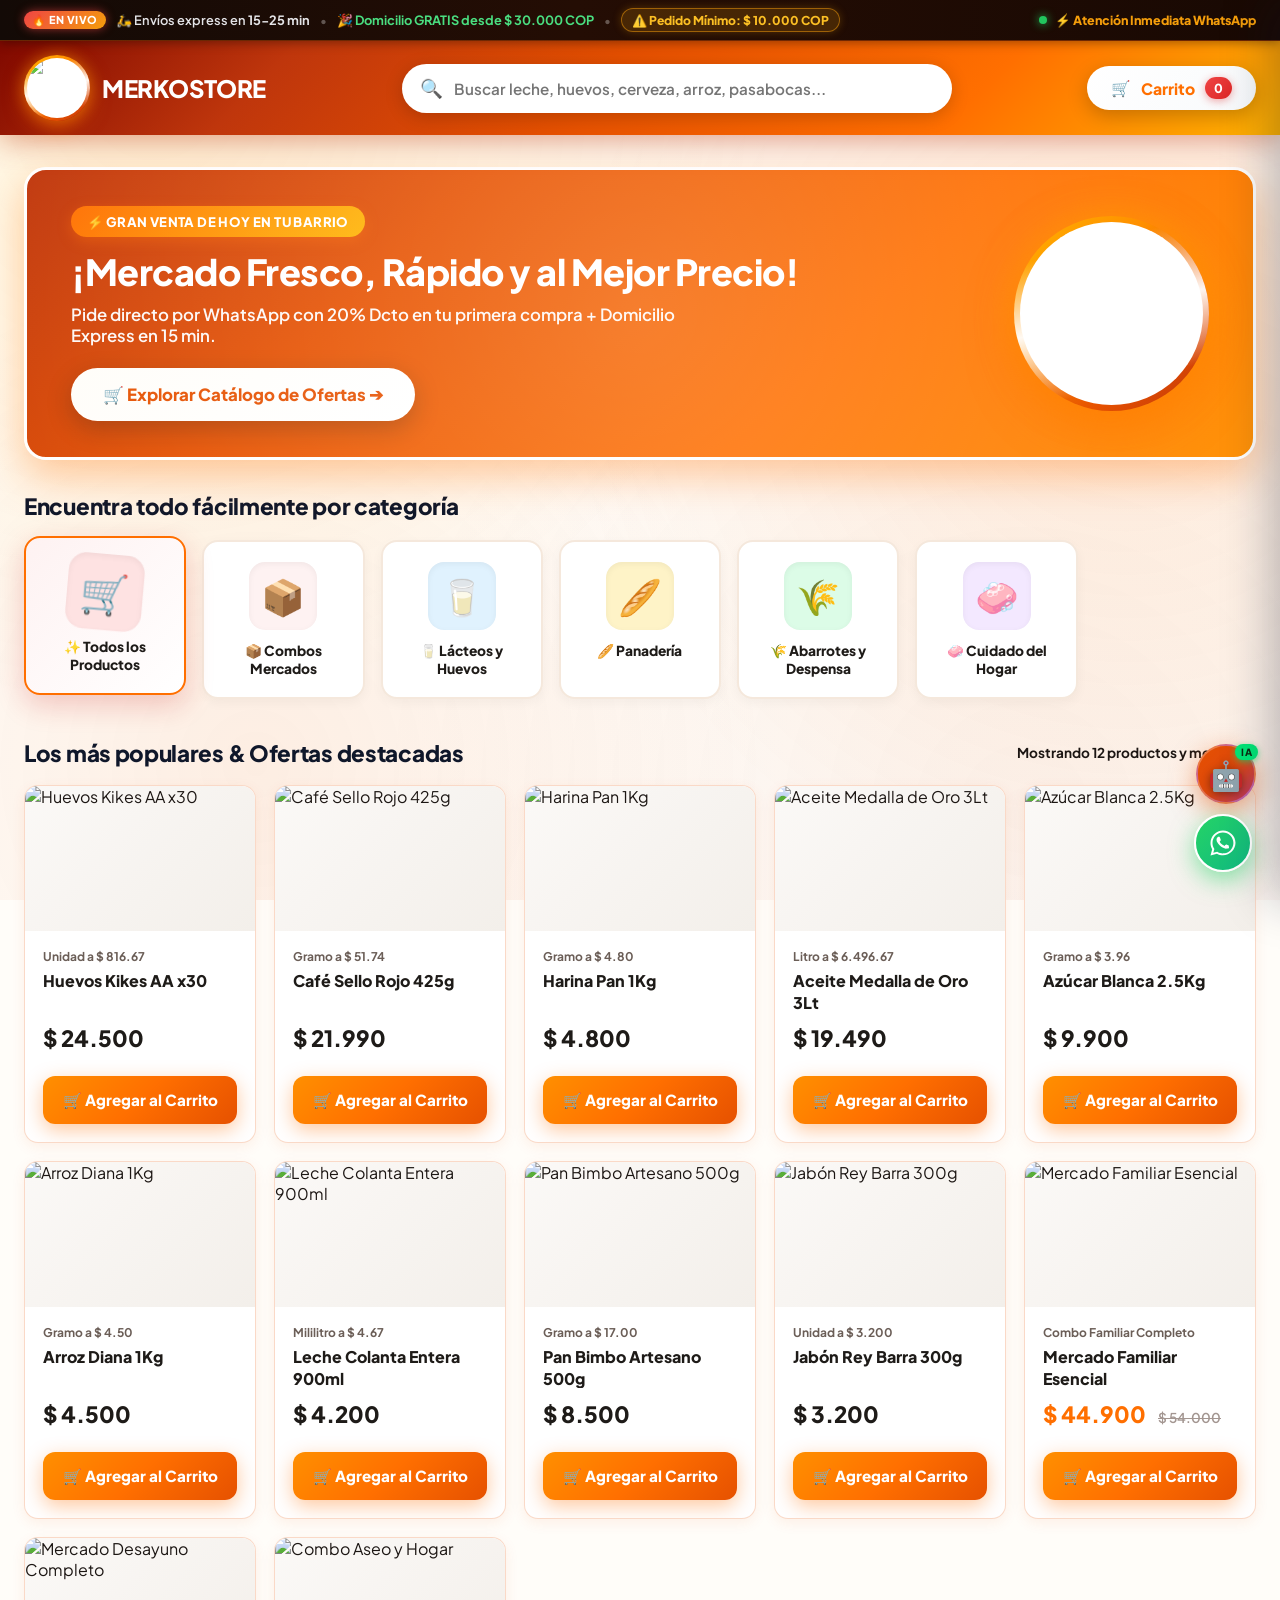
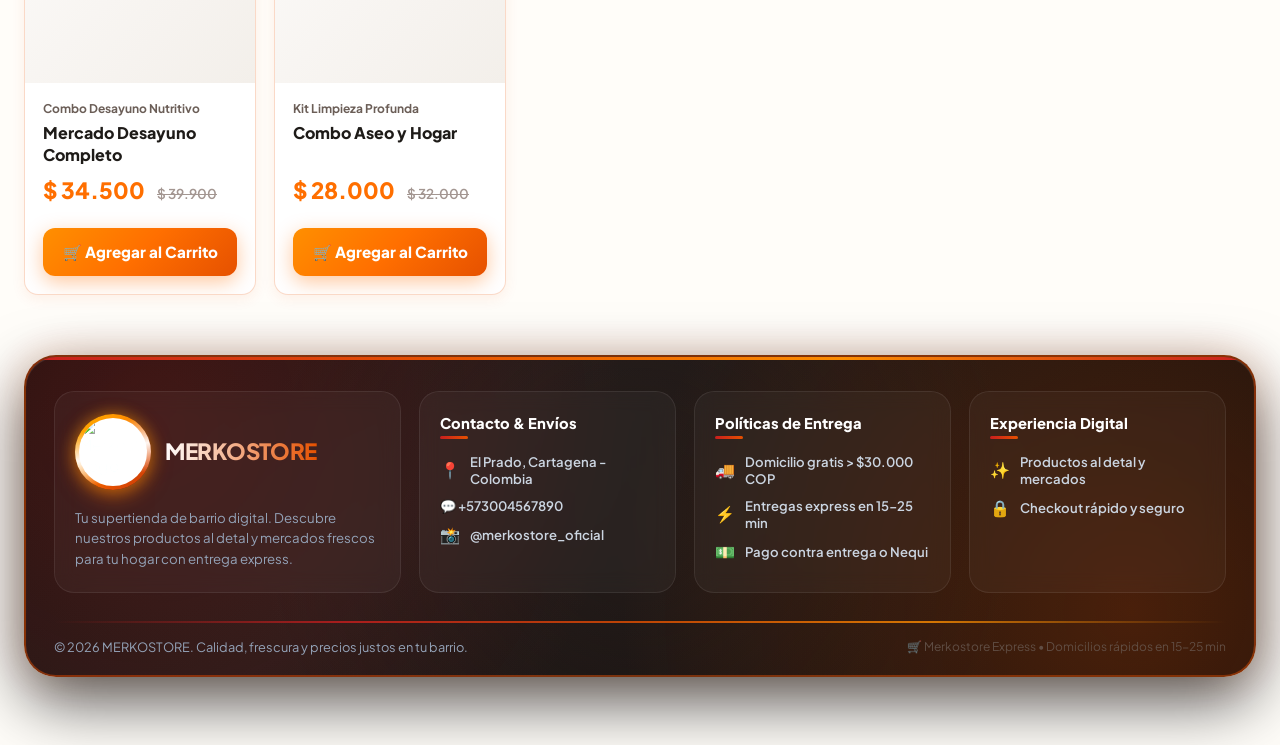
==== commit 9367f034: "fix: eliminar cintillo y boton sync, simplificar terminos IO, renombrar a Optimizar y reiniciar hist" ====
--- a/index.html
+++ b/index.html
@@ -56,7 +56,6 @@
                 </div>
                 <div class="brand-name-group">
                     <span class="brand-title" id="navStoreName">MERKOSTORE</span>
-                    <span class="brand-sub">TU TIENDA DE BARRIO • FRESCO Y CERCANO</span>
                 </div>
             </div>
 
@@ -136,7 +135,6 @@
                             </div>
                             <div>
                                 <div class="footer-brand-title" style="margin-bottom:2px;">MERKOSTORE</div>
-                                <div class="footer-slogan" style="font-size:0.75rem;">TU TIENDA DE BARRIO • FRESCO Y CERCANO</div>
                             </div>
                         </div>
                         <div class="footer-brand-desc">
@@ -255,9 +253,6 @@
                             <div style="font-size:0.85rem; color:var(--admin-text-muted);">Bienvenido al Panel de Control Ejecutivo de Merkostore</div>
                         </div>
                         <div style="display:flex; gap:10px; flex-wrap:wrap;">
-                            <button class="btn-merko-primary" onclick="forceSyncWithDatabase()" title="Sincronizar base de datos con Power BI y recalcular métricas">
-                                🔄 Sincronizar DB & Power BI
-                            </button>
                             <button class="btn-merko-outline" onclick="refreshDashboardData()">
                                 ⚡ Actualizar Vista
                             </button>
@@ -1168,7 +1163,7 @@
                             </div>
                             <div style="display:flex; gap:10px; flex-wrap:wrap; align-items:center;">
                                 <button class="btn-merko-primary" onclick="ejecutarOptimizacionLinealIO()" style="display:inline-flex; align-items:center; gap:8px;">
-                                    🚀 Ejecutar Solver en Vivo (Simplex)
+                                    🚀 Optimizar
                                 </button>
                                 <button class="btn-merko-outline" onclick="limpiarResultadosIO()" style="display:inline-flex; align-items:center; gap:8px; border-color:rgba(239,68,68,0.4); color:#fca5a5;">
                                     🗑️ Limpiar Resultados
@@ -1225,7 +1220,7 @@
                                 <div style="font-size:0.75rem; color:#10b981; text-transform:uppercase; font-weight:900;">Función Objetivo Óptima (Z*)</div>
                                 <div style="font-size:2rem; font-weight:900; color:#fff; margin-top:4px;" id="ioValorZOptimo">$ 0 COP</div>
                                 <div style="font-size:0.75rem; color:#cbd5e1; margin-top:4px;" id="ioValorZSubtext">
-                                    Configura el tiempo disponible y presiona "Ejecutar Solver en Vivo" para optimizar.
+                                    Configura el tiempo disponible y presiona "🚀 Optimizar" para calcular.
                                 </div>
                             </div>
                             <div class="admin-card-glass" style="border-left:4px solid #f59e0b; display:flex; justify-content:space-between; align-items:center;">
@@ -1260,7 +1255,7 @@
                                 <tbody id="ioDecisionTableBody">
                                     <tr>
                                         <td colspan="6" style="text-align:center; padding:36px; color:var(--admin-text-muted);">
-                                            ⚡ Configura el tiempo disponible del administrador y presiona <strong>"🚀 Ejecutar Solver en Vivo (Simplex)"</strong> para calcular la mezcla óptima.
+                                            ⚡ Configura el tiempo disponible del administrador y presiona <strong>"🚀 Optimizar"</strong> para calcular la mezcla ideal.
                                         </td>
                                     </tr>
                                 </tbody>
@@ -1270,7 +1265,7 @@
                         <!-- Bottlenecks & Resource Usage -->
                         <div class="admin-card-glass">
                             <h3 style="font-size:0.95rem; font-weight:900; color:#FF8F00; margin-bottom:14px;">
-                                ⚙️ 3. Diagnóstico de Recursos, Holguras y Cuellos de Botella
+                                ⚙️ 3. Estado del Inventario: Disponibilidad y Productos Limitantes
                             </h3>
                             <div style="display:grid; grid-template-columns:repeat(auto-fit, minmax(220px, 1fr)); gap:12px;" id="ioResourceDiagnosticsGrid">
                                 <!-- Dynamic Diagnostic Cards rendered by ejecutarOptimizacionLinealIO() -->
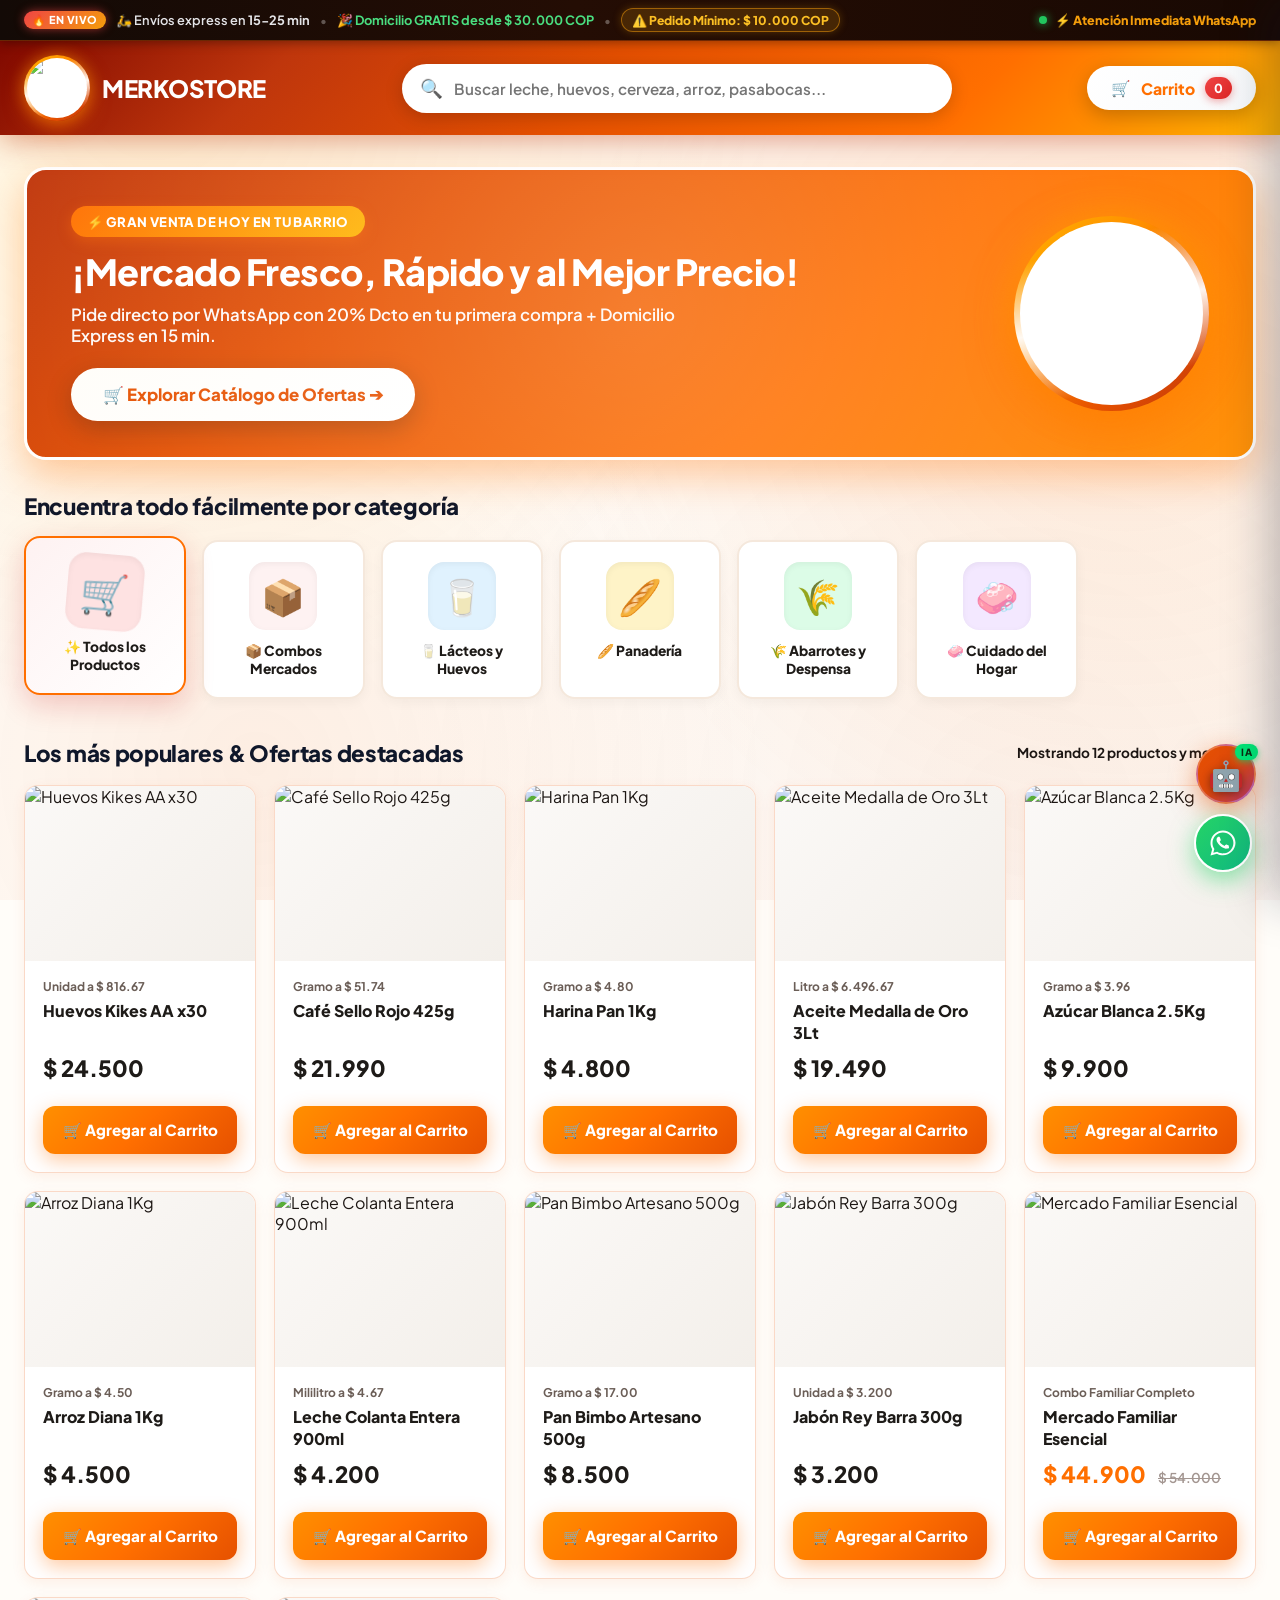
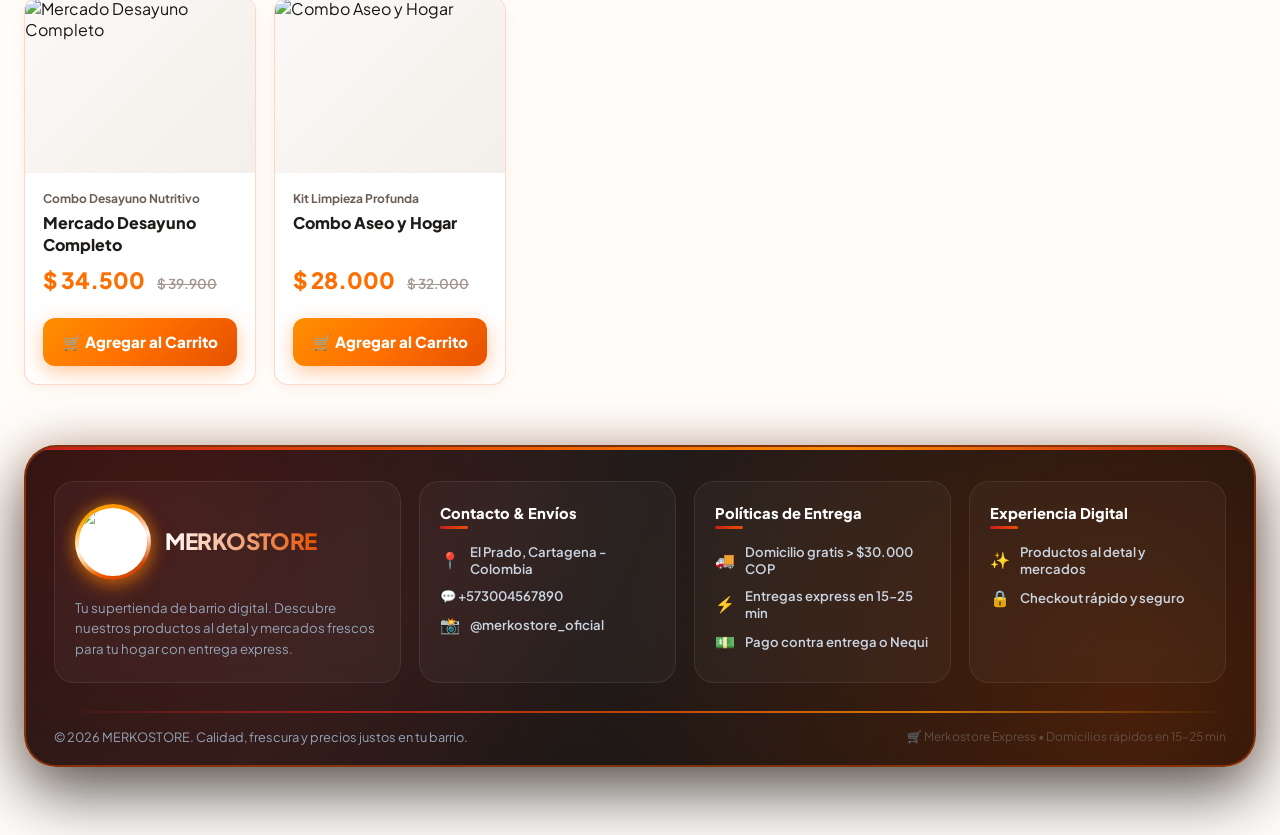
==== commit efe4d34b: "feat(ui): expandir recuadro de imagen en tarjetas, sincronizar preview admin y reparar controles de " ====
--- a/index.html
+++ b/index.html
@@ -440,13 +440,13 @@
                                     </div>
                                 </div>
 
-                                <div style="display:grid; grid-template-columns:1fr 1fr; gap:16px;">
-                                    <div class="merko-form-group">
+                                <div style="display:grid; grid-template-columns:1fr 1fr; gap:16px;" id="editorPricesGrid">
+                                    <div class="merko-form-group" id="editorCostPriceGroup">
                                         <label>Precio de Adquisición ($ COP) *</label>
                                         <input type="number" id="editorCostPrice" value="" placeholder="Ej: 32000" oninput="updateLivePreview()">
                                         <small style="display:block; font-size:0.72rem; color:var(--admin-text-muted); margin-top:4px;">Valor que paga el administrador al proveedor por adquirir una unidad de este producto.</small>
                                     </div>
-                                    <div class="merko-form-group">
+                                    <div class="merko-form-group" id="editorPriceGroup">
                                         <label>Precio Venta ($ COP) *</label>
                                         <input type="number" id="editorPrice" value="" placeholder="Ej: 48000" oninput="updateLivePreview()">
                                         <small style="display:block; font-size:0.72rem; color:var(--admin-text-muted); margin-top:4px;">Precio oficial al detal o combo al cliente.</small>
@@ -462,7 +462,16 @@
                                     <div class="merko-form-group">
                                         <label id="lblEditorStock">Inventario Inicial *</label>
                                         <input type="number" id="editorStock" value="" placeholder="Ej: 25" oninput="updateLivePreview()">
-                                        <small style="display:block; font-size:0.72rem; color:var(--admin-text-muted); margin-top:4px;">Existencias físicas disponibles en bodega.</small>
+                                        <small id="subEditorStock" style="display:block; font-size:0.72rem; color:var(--admin-text-muted); margin-top:4px;">Existencias físicas disponibles en bodega.</small>
+                                    </div>
+                                </div>
+
+                                <!-- AVISO DE PRESUPUESTO INSUFICIENTE EN TIEMPO REAL -->
+                                <div id="editorBudgetWarning" style="display:none; background:rgba(239, 68, 68, 0.12); border:1.5px solid #ef4444; border-radius:12px; padding:12px 16px; margin-bottom:16px; align-items:center; gap:12px; box-shadow:0 4px 15px rgba(239, 68, 68, 0.2);">
+                                    <span style="font-size:1.4rem; line-height:1;">⚠️</span>
+                                    <div style="font-size:0.84rem; color:#fca5a5; line-height:1.4;">
+                                        <strong style="color:#ef4444; font-size:0.88rem; display:block; margin-bottom:2px;">⚠️ Presupuesto Insuficiente</strong>
+                                        <span id="editorBudgetMessage">El valor de compra de este producto supera el presupuesto disponible del negocio.</span>
                                     </div>
                                 </div>
 
@@ -579,7 +588,7 @@
                                 </div>
 
                                 <div class="product-card-bright" id="liveCardPreview" style="width:100%; max-width:240px; transition:max-width 0.3s ease;">
-                                    <div class="card-img-wrap" id="prevImgWrap" style="overflow:hidden; position:relative; border-radius:10px 10px 0 0; height:180px;">
+                                    <div class="card-img-wrap" id="prevImgWrap" style="overflow:hidden; position:relative; border-radius:10px 10px 0 0; height:175px;">
                                         <span class="discount-tag" id="prevDiscountTag" style="display:none;">-20%</span>
                                         <span class="card-type-badge mercado" id="prevTypeBadge">📦 MERCADO</span>
                                         <button type="button" class="fav-heart-btn">♡</button>
--- a/styles.css
+++ b/styles.css
@@ -747,7 +747,7 @@
 .card-img-wrap {
     position: relative;
     width: 100%;
-    height: 145px;
+    height: 175px;
     background: linear-gradient(135deg, #FBF9F7 0%, #F3EFEA 100%);
     overflow: hidden;
     display: flex;
@@ -809,7 +809,7 @@
     max-height: 100% !important;
     object-fit: var(--img-fit-pc, cover) !important;
     object-position: var(--img-pos-pc, 50% 50%) !important;
-    transform: scale(var(--img-zoom-pc, 1)) !important;
+    transform: translate(var(--img-trans-x-pc, 0%), var(--img-trans-y-pc, 0%)) scale(var(--img-zoom-pc, 1)) !important;
     transition: transform 0.25s ease;
     will-change: transform;
 }
@@ -819,17 +819,17 @@
 }
 
 .product-card-bright:hover .card-img-wrap img.product-framed-img {
-    transform: scale(calc(var(--img-zoom-pc, 1) * 1.05)) !important;
+    transform: translate(var(--img-trans-x-pc, 0%), var(--img-trans-y-pc, 0%)) scale(calc(var(--img-zoom-pc, 1) * 1.05)) !important;
 }
 
 @media (max-width: 768px) {
     .card-img-wrap img.product-framed-img {
         object-fit: var(--img-fit-mob, cover) !important;
         object-position: var(--img-pos-mob, 50% 50%) !important;
-        transform: scale(var(--img-zoom-mob, 1)) !important;
+        transform: translate(var(--img-trans-x-mob, 0%), var(--img-trans-y-mob, 0%)) scale(var(--img-zoom-mob, 1)) !important;
     }
     .product-card-bright:hover .card-img-wrap img.product-framed-img {
-        transform: scale(calc(var(--img-zoom-mob, 1) * 1.05)) !important;
+        transform: translate(var(--img-trans-x-mob, 0%), var(--img-trans-y-mob, 0%)) scale(calc(var(--img-zoom-mob, 1) * 1.05)) !important;
     }
 }
 
@@ -4539,7 +4539,7 @@
     }
 
     .card-img-wrap {
-        height: 125px !important;
+        height: 145px !important;
     }
 
     .card-body-bright {
@@ -4878,5 +4878,16 @@
     }
 }
 
-
-
+/* Ocultar Asistente de IA (MerkoBot) en el Panel de Administración */
+body.admin-fullscreen-active #floatingChatbotBtn,
+body.admin-fullscreen-active .floating-chatbot-btn,
+body.admin-fullscreen-active #chatbotWidgetContainer,
+body.admin-fullscreen-active .chatbot-widget-container {
+    display: none !important;
+    visibility: hidden !important;
+    pointer-events: none !important;
+}
+
+
+
+
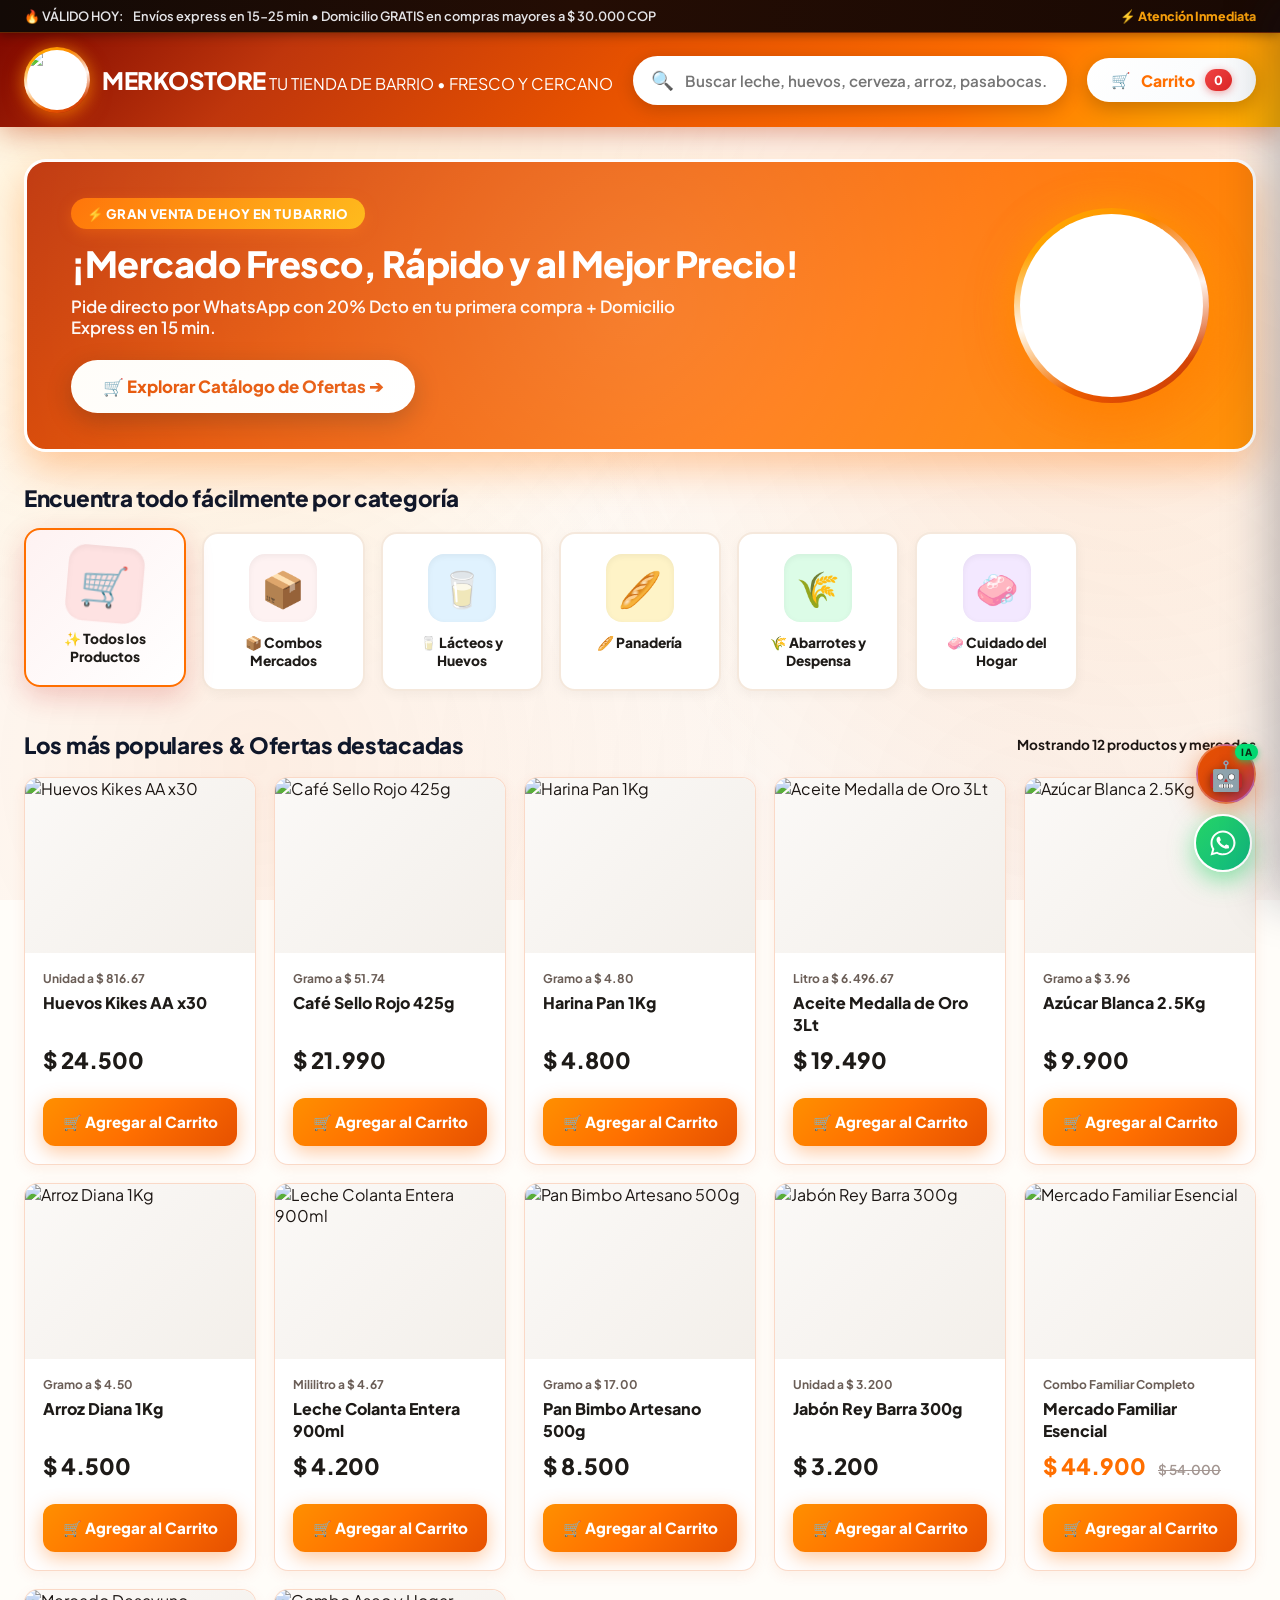
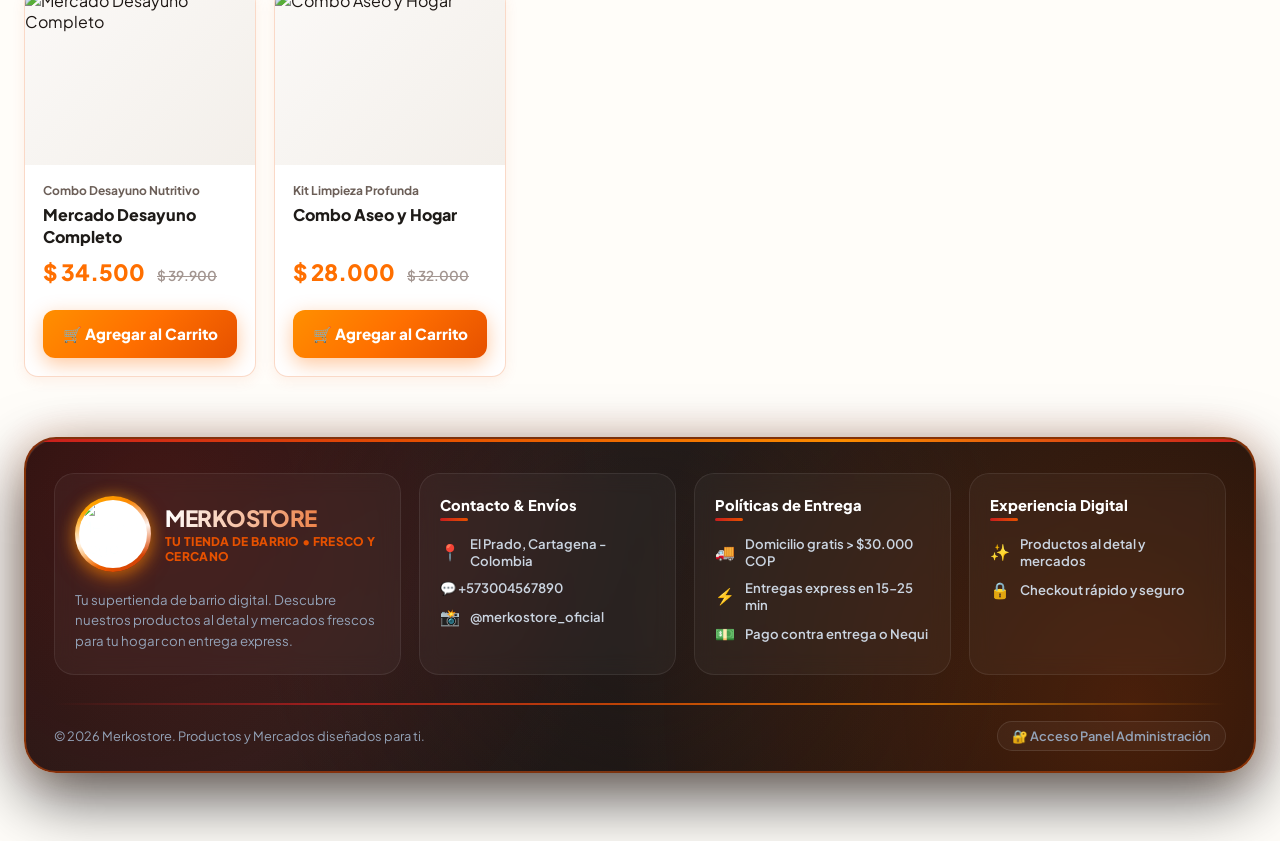
==== commit 23eb15e5: "fix: automatic seamless sync between MongoDB and all devices without manual button" ====
--- a/index.html
+++ b/index.html
@@ -1,68 +1,82 @@
 <!DOCTYPE html>
 <html lang="es">
+
 <head>
     <meta charset="UTF-8">
     <meta name="viewport" content="width=device-width, initial-scale=1.0">
     <title>Merkostore - Tu Tienda de Barrio Digital & Inteligente</title>
     <link rel="preconnect" href="https://fonts.googleapis.com">
     <link rel="preconnect" href="https://fonts.gstatic.com" crossorigin>
-    <link href="https://fonts.googleapis.com/css2?family=Plus+Jakarta+Sans:wght@300;400;500;600;700;800;900&display=swap" rel="stylesheet">
+    <link
+        href="https://fonts.googleapis.com/css2?family=Plus+Jakarta+Sans:wght@300;400;500;600;700;800;900&display=swap"
+        rel="stylesheet">
     <link rel="stylesheet" href="styles.css">
 </head>
+
 <body>
 
     <!-- ABUNDANT FLUID DRAGGABLE FLOATING EMOJIS (ARRASTRABLES CON EL MOUSE/DEDO) -->
     <div class="ambient-floating-bg">
-        <div class="ambient-item item-1" onmousedown="startDragEmoji(event, this)" ontouchstart="startDragEmoji(event, this)" title="¡Arrástrame!">🥛</div>
-        <div class="ambient-item item-2" onmousedown="startDragEmoji(event, this)" ontouchstart="startDragEmoji(event, this)" title="¡Arrástrame!">🍺</div>
-        <div class="ambient-item item-3" onmousedown="startDragEmoji(event, this)" ontouchstart="startDragEmoji(event, this)" title="¡Arrástrame!">🌾</div>
-        <div class="ambient-item item-4" onmousedown="startDragEmoji(event, this)" ontouchstart="startDragEmoji(event, this)" title="¡Arrástrame!">🏷️</div>
-        <div class="ambient-item item-5" onmousedown="startDragEmoji(event, this)" ontouchstart="startDragEmoji(event, this)" title="¡Arrástrame!">🧼</div>
-        <div class="ambient-item item-6" onmousedown="startDragEmoji(event, this)" ontouchstart="startDragEmoji(event, this)" title="¡Arrástrame!">🍎</div>
-        <div class="ambient-item item-7" onmousedown="startDragEmoji(event, this)" ontouchstart="startDragEmoji(event, this)" title="¡Arrástrame!">🥑</div>
-        <div class="ambient-item item-8" onmousedown="startDragEmoji(event, this)" ontouchstart="startDragEmoji(event, this)" title="¡Arrástrame!">🍞</div>
-        <div class="ambient-item item-9" onmousedown="startDragEmoji(event, this)" ontouchstart="startDragEmoji(event, this)" title="¡Arrástrame!">🧀</div>
-        <div class="ambient-item item-10" onmousedown="startDragEmoji(event, this)" ontouchstart="startDragEmoji(event, this)" title="¡Arrástrame!">🍊</div>
-        <div class="ambient-item item-11" onmousedown="startDragEmoji(event, this)" ontouchstart="startDragEmoji(event, this)" title="¡Arrástrame!">🍓</div>
-        <div class="ambient-item item-12" onmousedown="startDragEmoji(event, this)" ontouchstart="startDragEmoji(event, this)" title="¡Arrástrame!">🥩</div>
-        <div class="ambient-item item-13" onmousedown="startDragEmoji(event, this)" ontouchstart="startDragEmoji(event, this)" title="¡Arrástrame!">🍯</div>
-        <div class="ambient-item item-14" onmousedown="startDragEmoji(event, this)" ontouchstart="startDragEmoji(event, this)" title="¡Arrástrame!">☕</div>
+        <div class="ambient-item item-1" onmousedown="startDragEmoji(event, this)"
+            ontouchstart="startDragEmoji(event, this)" title="¡Arrástrame!">🥛</div>
+        <div class="ambient-item item-2" onmousedown="startDragEmoji(event, this)"
+            ontouchstart="startDragEmoji(event, this)" title="¡Arrástrame!">🍺</div>
+        <div class="ambient-item item-3" onmousedown="startDragEmoji(event, this)"
+            ontouchstart="startDragEmoji(event, this)" title="¡Arrástrame!">🌾</div>
+        <div class="ambient-item item-4" onmousedown="startDragEmoji(event, this)"
+            ontouchstart="startDragEmoji(event, this)" title="¡Arrástrame!">🏷️</div>
+        <div class="ambient-item item-5" onmousedown="startDragEmoji(event, this)"
+            ontouchstart="startDragEmoji(event, this)" title="¡Arrástrame!">🧼</div>
+        <div class="ambient-item item-6" onmousedown="startDragEmoji(event, this)"
+            ontouchstart="startDragEmoji(event, this)" title="¡Arrástrame!">🍎</div>
+        <div class="ambient-item item-7" onmousedown="startDragEmoji(event, this)"
+            ontouchstart="startDragEmoji(event, this)" title="¡Arrástrame!">🥑</div>
+        <div class="ambient-item item-8" onmousedown="startDragEmoji(event, this)"
+            ontouchstart="startDragEmoji(event, this)" title="¡Arrástrame!">🍞</div>
+        <div class="ambient-item item-9" onmousedown="startDragEmoji(event, this)"
+            ontouchstart="startDragEmoji(event, this)" title="¡Arrástrame!">🧀</div>
+        <div class="ambient-item item-10" onmousedown="startDragEmoji(event, this)"
+            ontouchstart="startDragEmoji(event, this)" title="¡Arrástrame!">🍊</div>
+        <div class="ambient-item item-11" onmousedown="startDragEmoji(event, this)"
+            ontouchstart="startDragEmoji(event, this)" title="¡Arrástrame!">🍓</div>
+        <div class="ambient-item item-12" onmousedown="startDragEmoji(event, this)"
+            ontouchstart="startDragEmoji(event, this)" title="¡Arrástrame!">🥩</div>
+        <div class="ambient-item item-13" onmousedown="startDragEmoji(event, this)"
+            ontouchstart="startDragEmoji(event, this)" title="¡Arrástrame!">🍯</div>
+        <div class="ambient-item item-14" onmousedown="startDragEmoji(event, this)"
+            ontouchstart="startDragEmoji(event, this)" title="¡Arrástrame!">☕</div>
     </div>
 
-    <!-- TOP NOTIFICATION BAR (DINÁMICA, ANIMADA Y REGLA DE PEDIDO MÍNIMO) -->
+    <!-- TOP NOTIFICATION BAR -->
     <div class="top-bar">
         <div class="top-bar-notice">
-            <span class="top-bar-badge-fire">🔥 EN VIVO</span>
-            <span class="top-bar-item">🛵 Envíos express en <strong>15-25 min</strong></span>
-            <span class="top-bar-sep">•</span>
-            <span class="top-bar-item top-bar-free-delivery">🎉 Domicilio <strong>GRATIS</strong> desde $ 30.000 COP</span>
-            <span class="top-bar-sep">•</span>
-            <span class="top-bar-badge-minorder">⚠️ Pedido Mínimo: $ 10.000 COP</span>
+            <span>🔥 VÁLIDO HOY:</span> Envíos express en 15-25 min • Domicilio GRATIS en compras mayores a $ 30.000 COP
         </div>
-        <div class="top-bar-right-info">
-            <span class="top-bar-pulse-dot"></span>
-            <span>⚡ Atención Inmediata WhatsApp</span>
+        <div style="font-size:0.78rem; font-weight:800; color:#f59e0b; display:flex; gap:12px; align-items:center;">
+            <span>⚡ Atención Inmediata</span>
         </div>
     </div>
 
     <!-- MAIN NAVBAR (SUPERMERCADO RETAIL STYLE) -->
     <header class="app-header" id="appHeader">
         <div class="main-nav">
-            <!-- Brand Logo (Acceso Secreto Administrador con 5 clics consecutivos) -->
-            <div class="brand-logo" onclick="handleBrandLogoClick(event)" title="MERKOSTORE - Tu Supermercado Digital">
+            <!-- Brand Logo (Official Reflective Emblem) -->
+            <div class="brand-logo" onclick="switchView('storefront')" title="Ir a la Tienda Merkostore">
                 <div class="reflective-logo-wrap">
                     <img src="logo.png" alt="Merkostore Logo" class="reflective-logo-img">
                     <div class="reflective-shimmer-sweep"></div>
                 </div>
                 <div class="brand-name-group">
                     <span class="brand-title" id="navStoreName">MERKOSTORE</span>
+                    <span class="brand-sub">TU TIENDA DE BARRIO • FRESCO Y CERCANO</span>
                 </div>
             </div>
 
             <!-- Search Bar -->
             <div class="search-bar-container">
                 <span class="search-icon-nav">🔍</span>
-                <input type="text" id="searchInput" placeholder="Buscar leche, huevos, cerveza, arroz, pasabocas..." oninput="filterProducts()">
+                <input type="text" id="searchInput" placeholder="Buscar leche, huevos, cerveza, arroz, pasabocas..."
+                    oninput="filterProducts()">
             </div>
 
             <!-- Cart Navigation Action -->
@@ -82,13 +96,14 @@
         <!-- VIEW 1: CLIENT STOREFRONT (VISTA CLIENTE)  -->
         <!-- ========================================== -->
         <section id="viewStorefront">
-            
+
             <!-- ATTENTION-GRABBING HERO PROMOTIONAL BANNER -->
             <div class="hero-attention-banner">
                 <div class="hero-content-left">
                     <span class="hero-badge-flash">⚡ GRAN VENTA DE HOY EN TU BARRIO</span>
                     <h1 class="hero-main-title">¡Mercado Fresco, Rápido y al Mejor Precio!</h1>
-                    <p class="hero-sub-text">Pide directo por WhatsApp con 20% Dcto en tu primera compra + Domicilio Express en 15 min.</p>
+                    <p class="hero-sub-text">Pide directo por WhatsApp con 20% Dcto en tu primera compra + Domicilio
+                        Express en 15 min.</p>
                     <button class="hero-cta-btn" onclick="scrollToProducts()">
                         🛒 Explorar Catálogo de Ofertas ➔
                     </button>
@@ -100,6 +115,298 @@
                         <div class="reflective-shimmer-sweep"></div>
                     </div>
                 </div>
+
+                <!-- SUBTAB 8: POWER BI ANALYTICS DASHBOARD -->
+                <div id="subtabBi" style="display:none;">
+                    <div class="admin-card-glass" style="margin-bottom:24px;">
+                        <div
+                            style="display:flex; justify-content:space-between; align-items:center; flex-wrap:wrap; gap:16px;">
+                            <div>
+                                <span class="merko-brand-badge"
+                                    style="background:rgba(245,158,11,0.15); color:#f59e0b; border:1px solid rgba(245,158,11,0.3);">VISUALIZACIÓN
+                                    DE DATOS II • PROYECTO DE AULA</span>
+                                <h2
+                                    style="font-size:1.45rem; font-weight:900; color:#fff; margin-top:8px; margin-bottom:4px;">
+                                    📊 Dashboard Analítico Ejecutivo Merkostore (Power BI)
+                                </h2>
+                                <p style="font-size:0.85rem; color:var(--admin-text-muted); margin:0;">
+                                    Integración en tiempo real del almacén de datos (MongoDB → Modelo Estrella → DAX)
+                                    para inteligencia de negocios y toma de decisiones.
+                                </p>
+                            </div>
+                            <div style="display:flex; gap:10px;">
+                                <button class="btn-merko-outline"
+                                    onclick="showToast('Sincronizando modelo dimensional con MongoDB...', 'info', '🔄')">
+                                    🔄 Refrescar ETL
+                                </button>
+                                <a href="docs/2_EVIDENCIAS_VISUALIZACION_DATOS_POWERBI.md" target="_blank"
+                                    class="btn-merko-primary"
+                                    style="text-decoration:none; display:inline-flex; align-items:center; gap:6px;">
+                                    📑 Ver Informe Técnico Power BI ➔
+                                </a>
+                            </div>
+                        </div>
+                    </div>
+
+                    <!-- POWER BI KPI SUMMARY BANNER -->
+                    <div
+                        style="display:grid; grid-template-columns:repeat(auto-fit, minmax(210px, 1fr)); gap:16px; margin-bottom:24px;">
+                        <div class="admin-card-glass" style="border-left:4px solid #f59e0b;">
+                            <div
+                                style="font-size:0.75rem; color:var(--admin-text-muted); text-transform:uppercase; font-weight:800;">
+                                Total Facturado (DAX)</div>
+                            <div style="font-size:1.6rem; font-weight:900; color:#fff; margin-top:4px;"
+                                id="biKpiTotalSales">$ 1.284.000</div>
+                            <div style="font-size:0.72rem; color:#10b981; font-weight:700; margin-top:4px;">▲ +18.4% vs
+                                semana anterior</div>
+                        </div>
+                        <div class="admin-card-glass" style="border-left:4px solid #3b82f6;">
+                            <div
+                                style="font-size:0.75rem; color:var(--admin-text-muted); text-transform:uppercase; font-weight:800;">
+                                Margen Bruto General</div>
+                            <div style="font-size:1.6rem; font-weight:900; color:#fff; margin-top:4px;">34.8%</div>
+                            <div style="font-size:0.72rem; color:#10b981; font-weight:700; margin-top:4px;">Objetivo: >
+                                30% cumplido</div>
+                        </div>
+                        <div class="admin-card-glass" style="border-left:4px solid #10b981;">
+                            <div
+                                style="font-size:0.75rem; color:var(--admin-text-muted); text-transform:uppercase; font-weight:800;">
+                                Ticket Promedio (AOV)</div>
+                            <div style="font-size:1.6rem; font-weight:900; color:#fff; margin-top:4px;">$ 38.500</div>
+                            <div style="font-size:0.72rem; color:#94a3b8; font-weight:700; margin-top:4px;">3.4 ítems
+                                por pedido</div>
+                        </div>
+                        <div class="admin-card-glass" style="border-left:4px solid #8b5cf6;">
+                            <div
+                                style="font-size:0.75rem; color:var(--admin-text-muted); text-transform:uppercase; font-weight:800;">
+                                Eficacia Domicilios</div>
+                            <div style="font-size:1.6rem; font-weight:900; color:#fff; margin-top:4px;">98.2%</div>
+                            <div style="font-size:0.72rem; color:#10b981; font-weight:700; margin-top:4px;">Tiempo prom:
+                                18.4 min</div>
+                        </div>
+                    </div>
+
+                    <!-- POWER BI INTERACTIVE REPORT EMBED CONTAINER -->
+                    <div class="admin-card-glass"
+                        style="padding:0; overflow:hidden; border:1px solid rgba(245,158,11,0.25);">
+                        <div
+                            style="background:#130e0d; padding:12px 20px; border-bottom:1px solid rgba(245,158,11,0.2); display:flex; justify-content:space-between; align-items:center;">
+                            <div style="display:flex; align-items:center; gap:8px;">
+                                <span style="font-size:1.1rem;">📊</span>
+                                <span style="font-weight:800; font-size:0.88rem; color:#f59e0b;">Power BI Service /
+                                    Embedded Report View (Merkostore_Analytics_v2.pbix)</span>
+                            </div>
+                            <div style="font-size:0.75rem; color:var(--admin-text-muted);">
+                                Modo: DirectQuery & Import Híbrido • Auto-refresh: 15 min
+                            </div>
+                        </div>
+
+                        <!-- EMBEDDED IFRAME / VISUAL ANALYTICS CONTAINER -->
+                        <div
+                            style="position:relative; width:100%; min-height:560px; background:#0b0807; display:flex; flex-direction:column;">
+                            <!-- Top Filter Ribbon inside Report -->
+                            <div
+                                style="display:flex; gap:12px; padding:14px 20px; background:rgba(255,255,255,0.02); border-bottom:1px solid rgba(255,255,255,0.05); flex-wrap:wrap; align-items:center;">
+                                <span style="font-size:0.78rem; font-weight:800; color:#94a3b8;">FILTROS ACTIVOS:</span>
+                                <span class="tag-badge"
+                                    style="background:#f59e0b22; color:#f59e0b; border:1px solid #f59e0b44; padding:3px 10px; border-radius:999px; font-size:0.72rem; font-weight:700;">Período:
+                                    Noviembre 2026</span>
+                                <span class="tag-badge"
+                                    style="background:#3b82f622; color:#3b82f6; border:1px solid #3b82f644; padding:3px 10px; border-radius:999px; font-size:0.72rem; font-weight:700;">Canal:
+                                    Web Storefront + WhatsApp</span>
+                                <span class="tag-badge"
+                                    style="background:#10b98122; color:#10b981; border:1px solid #10b98144; padding:3px 10px; border-radius:999px; font-size:0.72rem; font-weight:700;">Estado:
+                                    Entregado / Pagado</span>
+                            </div>
+
+                            <!-- 4 Report Visual Cards Grid -->
+                            <div style="display:grid; grid-template-columns:1fr 1fr; gap:16px; padding:20px; flex:1;">
+                                <!-- Visual 1: Ventas por Categoría -->
+                                <div
+                                    style="background:#130e0d; border-radius:10px; padding:18px; border:1px solid rgba(255,255,255,0.06);">
+                                    <div
+                                        style="font-weight:800; font-size:0.85rem; color:#fff; margin-bottom:12px; display:flex; justify-content:space-between;">
+                                        <span>📊 Ventas y Margen por Categoría</span>
+                                        <span style="font-size:0.72rem; color:#f59e0b;">DAX: [Total Ventas]</span>
+                                    </div>
+                                    <div style="display:flex; flex-direction:column; gap:10px;">
+                                        <div>
+                                            <div
+                                                style="display:flex; justify-content:space-between; font-size:0.75rem; color:#cbd5e1; margin-bottom:3px;">
+                                                <span>Abarrotes & Despensa</span>
+                                                <span style="font-weight:800;">$ 480.000 (37.4%)</span>
+                                            </div>
+                                            <div
+                                                style="height:8px; background:#261d19; border-radius:4px; overflow:hidden;">
+                                                <div
+                                                    style="width:75%; height:100%; background:linear-gradient(90deg, #f59e0b, #ef4444);">
+                                                </div>
+                                            </div>
+                                        </div>
+                                        <div>
+                                            <div
+                                                style="display:flex; justify-content:space-between; font-size:0.75rem; color:#cbd5e1; margin-bottom:3px;">
+                                                <span>Combos Mercados Familiares</span>
+                                                <span style="font-weight:800;">$ 420.000 (32.7%)</span>
+                                            </div>
+                                            <div
+                                                style="height:8px; background:#261d19; border-radius:4px; overflow:hidden;">
+                                                <div
+                                                    style="width:65%; height:100%; background:linear-gradient(90deg, #3b82f6, #8b5cf6);">
+                                                </div>
+                                            </div>
+                                        </div>
+                                        <div>
+                                            <div
+                                                style="display:flex; justify-content:space-between; font-size:0.75rem; color:#cbd5e1; margin-bottom:3px;">
+                                                <span>Lácteos & Huevos</span>
+                                                <span style="font-weight:800;">$ 214.000 (16.7%)</span>
+                                            </div>
+                                            <div
+                                                style="height:8px; background:#261d19; border-radius:4px; overflow:hidden;">
+                                                <div
+                                                    style="width:33%; height:100%; background:linear-gradient(90deg, #10b981, #06b6d4);">
+                                                </div>
+                                            </div>
+                                        </div>
+                                        <div>
+                                            <div
+                                                style="display:flex; justify-content:space-between; font-size:0.75rem; color:#cbd5e1; margin-bottom:3px;">
+                                                <span>Bebidas & Licores</span>
+                                                <span style="font-weight:800;">$ 170.000 (13.2%)</span>
+                                            </div>
+                                            <div
+                                                style="height:8px; background:#261d19; border-radius:4px; overflow:hidden;">
+                                                <div
+                                                    style="width:26%; height:100%; background:linear-gradient(90deg, #ec4899, #f43f5e);">
+                                                </div>
+                                            </div>
+                                        </div>
+                                    </div>
+                                </div>
+
+                                <!-- Visual 2: Análisis Detal vs Combos Mercados -->
+                                <div
+                                    style="background:#130e0d; border-radius:10px; padding:18px; border:1px solid rgba(255,255,255,0.06);">
+                                    <div
+                                        style="font-weight:800; font-size:0.85rem; color:#fff; margin-bottom:12px; display:flex; justify-content:space-between;">
+                                        <span>⚖️ Comparativa: Detal vs Mercados</span>
+                                        <span style="font-size:0.72rem; color:#10b981;">DAX: [Margen %]</span>
+                                    </div>
+                                    <div
+                                        style="display:grid; grid-template-columns:1fr 1fr; gap:12px; height:130px; align-items:end;">
+                                        <div
+                                            style="background:rgba(245,158,11,0.08); border:1px solid rgba(245,158,11,0.25); border-radius:8px; padding:12px; text-align:center;">
+                                            <div style="font-size:0.72rem; color:#f59e0b; font-weight:800;">PRODUCTOS
+                                                DETAL</div>
+                                            <div style="font-size:1.3rem; font-weight:900; color:#fff; margin:6px 0;">
+                                                31.2%</div>
+                                            <div style="font-size:0.68rem; color:var(--admin-text-muted);">Rotación
+                                                alta, ticket menor</div>
+                                        </div>
+                                        <div
+                                            style="background:rgba(16,185,129,0.08); border:1px solid rgba(16,185,129,0.25); border-radius:8px; padding:12px; text-align:center;">
+                                            <div style="font-size:0.72rem; color:#10b981; font-weight:800;">COMBOS
+                                                MERCADOS</div>
+                                            <div style="font-size:1.3rem; font-weight:900; color:#fff; margin:6px 0;">
+                                                38.6%</div>
+                                            <div style="font-size:0.68rem; color:var(--admin-text-muted);">Mayor margen
+                                                y volumen</div>
+                                        </div>
+                                    </div>
+                                    <p
+                                        style="font-size:0.72rem; color:var(--admin-text-muted); margin-top:12px; margin-bottom:0;">
+                                        💡 <strong>Insight Analítico:</strong> Los combos generan un margen 7.4 puntos
+                                        porcentuales superior debido al ensamble eficiente de inventario resuelto con el
+                                        modelo de Optimización Lineal.
+                                    </p>
+                                </div>
+
+                                <!-- Visual 3: Serie Temporal Diaria -->
+                                <div
+                                    style="background:#130e0d; border-radius:10px; padding:18px; border:1px solid rgba(255,255,255,0.06);">
+                                    <div style="font-weight:800; font-size:0.85rem; color:#fff; margin-bottom:12px;">
+                                        <span>📅 Evolución de Ventas por Día de la Semana</span>
+                                    </div>
+                                    <div
+                                        style="display:flex; justify-content:space-between; align-items:flex-end; height:120px; padding-top:10px; gap:8px;">
+                                        <div style="flex:1; text-align:center;">
+                                            <div style="height:45px; background:#f59e0b44; border-radius:4px 4px 0 0;">
+                                            </div>
+                                            <div style="font-size:0.65rem; color:#94a3b8; margin-top:4px;">Lun</div>
+                                        </div>
+                                        <div style="flex:1; text-align:center;">
+                                            <div style="height:55px; background:#f59e0b66; border-radius:4px 4px 0 0;">
+                                            </div>
+                                            <div style="font-size:0.65rem; color:#94a3b8; margin-top:4px;">Mar</div>
+                                        </div>
+                                        <div style="flex:1; text-align:center;">
+                                            <div style="height:50px; background:#f59e0b55; border-radius:4px 4px 0 0;">
+                                            </div>
+                                            <div style="font-size:0.65rem; color:#94a3b8; margin-top:4px;">Mié</div>
+                                        </div>
+                                        <div style="flex:1; text-align:center;">
+                                            <div style="height:65px; background:#f59e0b77; border-radius:4px 4px 0 0;">
+                                            </div>
+                                            <div style="font-size:0.65rem; color:#94a3b8; margin-top:4px;">Jue</div>
+                                        </div>
+                                        <div style="flex:1; text-align:center;">
+                                            <div
+                                                style="height:90px; background:linear-gradient(180deg, #f59e0b, #d97706); border-radius:4px 4px 0 0;">
+                                            </div>
+                                            <div
+                                                style="font-size:0.65rem; color:#f59e0b; font-weight:800; margin-top:4px;">
+                                                Vie</div>
+                                        </div>
+                                        <div style="flex:1; text-align:center;">
+                                            <div
+                                                style="height:105px; background:linear-gradient(180deg, #10b981, #059669); border-radius:4px 4px 0 0;">
+                                            </div>
+                                            <div
+                                                style="font-size:0.65rem; color:#10b981; font-weight:800; margin-top:4px;">
+                                                Sáb</div>
+                                        </div>
+                                        <div style="flex:1; text-align:center;">
+                                            <div style="height:80px; background:#f59e0b88; border-radius:4px 4px 0 0;">
+                                            </div>
+                                            <div style="font-size:0.65rem; color:#94a3b8; margin-top:4px;">Dom</div>
+                                        </div>
+                                    </div>
+                                </div>
+
+                                <!-- Visual 4: Métodos de Pago & Envíos -->
+                                <div
+                                    style="background:#130e0d; border-radius:10px; padding:18px; border:1px solid rgba(255,255,255,0.06);">
+                                    <div style="font-weight:800; font-size:0.85rem; color:#fff; margin-bottom:12px;">
+                                        <span>💳 Mix de Medios de Pago & Cumplimiento</span>
+                                    </div>
+                                    <div style="display:flex; flex-direction:column; gap:8px;">
+                                        <div
+                                            style="display:flex; justify-content:space-between; font-size:0.75rem; color:#cbd5e1;">
+                                            <span>📱 Nequi / Daviplata</span>
+                                            <span style="font-weight:800; color:#10b981;">62.4% (38 pedidos)</span>
+                                        </div>
+                                        <div
+                                            style="display:flex; justify-content:space-between; font-size:0.75rem; color:#cbd5e1;">
+                                            <span>💵 Efectivo Contraentrega</span>
+                                            <span style="font-weight:800; color:#f59e0b;">29.5% (18 pedidos)</span>
+                                        </div>
+                                        <div
+                                            style="display:flex; justify-content:space-between; font-size:0.75rem; color:#cbd5e1;">
+                                            <span>💳 Tarjeta Débito/Crédito</span>
+                                            <span style="font-weight:800; color:#3b82f6;">8.1% (5 pedidos)</span>
+                                        </div>
+                                    </div>
+                                    <div
+                                        style="margin-top:14px; padding:10px; background:rgba(255,255,255,0.03); border-radius:6px; font-size:0.72rem; color:var(--admin-text-muted);">
+                                        🚀 <strong>Canal Preferido:</strong> 91.9% de los pagos se resuelven de forma
+                                        inmediata o digital, mitigando el riesgo de crédito barrial.
+                                    </div>
+                                </div>
+                            </div>
+                        </div>
+                    </div>
+                </div>
             </div>
 
             <!-- Category Cards Grid (Vivid Badges) -->
@@ -115,7 +422,8 @@
                 <h2 class="section-heading" style="margin-bottom:0;" id="productsTitle">
                     <span>Los más populares & Ofertas destacadas</span>
                 </h2>
-                <span style="font-size:0.85rem; color:var(--text-secondary); font-weight:700;" id="productCountLabel">Mostrando todos los productos</span>
+                <span style="font-size:0.85rem; color:var(--text-secondary); font-weight:700;"
+                    id="productCountLabel">Mostrando todos los productos</span>
             </div>
 
             <!-- Bright Vivid Highlighted Product Grid -->
@@ -135,10 +443,13 @@
                             </div>
                             <div>
                                 <div class="footer-brand-title" style="margin-bottom:2px;">MERKOSTORE</div>
+                                <div class="footer-slogan" style="font-size:0.75rem;">TU TIENDA DE BARRIO • FRESCO Y
+                                    CERCANO</div>
                             </div>
                         </div>
                         <div class="footer-brand-desc">
-                            Tu supertienda de barrio digital. Descubre nuestros productos al detal y mercados frescos para tu hogar con entrega express.
+                            Tu supertienda de barrio digital. Descubre nuestros productos al detal y mercados frescos
+                            para tu hogar con entrega express.
                         </div>
                     </div>
 
@@ -146,8 +457,10 @@
                     <div class="footer-col-card">
                         <div class="footer-col-title">Contacto & Envíos</div>
                         <div class="footer-link-list">
-                            <span class="footer-link-item"><span class="item-icon">📍</span> El Prado, Cartagena - Colombia</span>
-                            <a href="https://wa.me/573001234567" target="_blank" class="footer-link-item" id="footerWhatsappLink"><span class="item-icon">💬</span> +57 300 123 4567</a>
+                            <span class="footer-link-item"><span class="item-icon">📍</span> El Prado, Cartagena -
+                                Colombia</span>
+                            <a href="https://wa.me/573001234567" target="_blank" class="footer-link-item"
+                                id="footerWhatsappLink"><span class="item-icon">💬</span> +57 300 123 4567</a>
                             <span class="footer-link-item"><span class="item-icon">📸</span> @merkostore_oficial</span>
                         </div>
                     </div>
@@ -156,9 +469,12 @@
                     <div class="footer-col-card">
                         <div class="footer-col-title">Políticas de Entrega</div>
                         <div class="footer-link-list">
-                            <span class="footer-link-item"><span class="item-icon">🚚</span> Domicilio gratis > $30.000 COP</span>
-                            <span class="footer-link-item"><span class="item-icon">⚡</span> Entregas express en 15-25 min</span>
-                            <span class="footer-link-item"><span class="item-icon">💵</span> Pago contra entrega o Nequi</span>
+                            <span class="footer-link-item"><span class="item-icon">🚚</span> Domicilio gratis > $30.000
+                                COP</span>
+                            <span class="footer-link-item"><span class="item-icon">⚡</span> Entregas express en 15-25
+                                min</span>
+                            <span class="footer-link-item"><span class="item-icon">💵</span> Pago contra entrega o
+                                Nequi</span>
                         </div>
                     </div>
 
@@ -166,8 +482,302 @@
                     <div class="footer-col-card">
                         <div class="footer-col-title">Experiencia Digital</div>
                         <div class="footer-link-list">
-                            <span class="footer-link-item"><span class="item-icon">✨</span> Productos al detal y mercados</span>
-                            <span class="footer-link-item"><span class="item-icon">🔒</span> Checkout rápido y seguro</span>
+                            <span class="footer-link-item"><span class="item-icon">✨</span> Productos al detal y
+                                mercados</span>
+                            <span class="footer-link-item"><span class="item-icon">🔒</span> Checkout rápido y
+                                seguro</span>
+                        </div>
+                    </div>
+                </div>
+
+                <!-- SUBTAB 8: POWER BI ANALYTICS DASHBOARD -->
+                <div id="subtabBi" style="display:none;">
+                    <div class="admin-card-glass" style="margin-bottom:24px;">
+                        <div
+                            style="display:flex; justify-content:space-between; align-items:center; flex-wrap:wrap; gap:16px;">
+                            <div>
+                                <span class="merko-brand-badge"
+                                    style="background:rgba(245,158,11,0.15); color:#f59e0b; border:1px solid rgba(245,158,11,0.3);">VISUALIZACIÓN
+                                    DE DATOS II • PROYECTO DE AULA</span>
+                                <h2
+                                    style="font-size:1.45rem; font-weight:900; color:#fff; margin-top:8px; margin-bottom:4px;">
+                                    📊 Dashboard Analítico Ejecutivo Merkostore (Power BI)
+                                </h2>
+                                <p style="font-size:0.85rem; color:var(--admin-text-muted); margin:0;">
+                                    Integración en tiempo real del almacén de datos (MongoDB → Modelo Estrella → DAX)
+                                    para inteligencia de negocios y toma de decisiones.
+                                </p>
+                            </div>
+                            <div style="display:flex; gap:10px;">
+                                <button class="btn-merko-outline"
+                                    onclick="showToast('Sincronizando modelo dimensional con MongoDB...', 'info', '🔄')">
+                                    🔄 Refrescar ETL
+                                </button>
+                                <a href="docs/2_EVIDENCIAS_VISUALIZACION_DATOS_POWERBI.md" target="_blank"
+                                    class="btn-merko-primary"
+                                    style="text-decoration:none; display:inline-flex; align-items:center; gap:6px;">
+                                    📑 Ver Informe Técnico Power BI ➔
+                                </a>
+                            </div>
+                        </div>
+                    </div>
+
+                    <!-- POWER BI KPI SUMMARY BANNER -->
+                    <div
+                        style="display:grid; grid-template-columns:repeat(auto-fit, minmax(210px, 1fr)); gap:16px; margin-bottom:24px;">
+                        <div class="admin-card-glass" style="border-left:4px solid #f59e0b;">
+                            <div
+                                style="font-size:0.75rem; color:var(--admin-text-muted); text-transform:uppercase; font-weight:800;">
+                                Total Facturado (DAX)</div>
+                            <div style="font-size:1.6rem; font-weight:900; color:#fff; margin-top:4px;"
+                                id="biKpiTotalSales">$ 1.284.000</div>
+                            <div style="font-size:0.72rem; color:#10b981; font-weight:700; margin-top:4px;">▲ +18.4% vs
+                                semana anterior</div>
+                        </div>
+                        <div class="admin-card-glass" style="border-left:4px solid #3b82f6;">
+                            <div
+                                style="font-size:0.75rem; color:var(--admin-text-muted); text-transform:uppercase; font-weight:800;">
+                                Margen Bruto General</div>
+                            <div style="font-size:1.6rem; font-weight:900; color:#fff; margin-top:4px;">34.8%</div>
+                            <div style="font-size:0.72rem; color:#10b981; font-weight:700; margin-top:4px;">Objetivo: >
+                                30% cumplido</div>
+                        </div>
+                        <div class="admin-card-glass" style="border-left:4px solid #10b981;">
+                            <div
+                                style="font-size:0.75rem; color:var(--admin-text-muted); text-transform:uppercase; font-weight:800;">
+                                Ticket Promedio (AOV)</div>
+                            <div style="font-size:1.6rem; font-weight:900; color:#fff; margin-top:4px;">$ 38.500</div>
+                            <div style="font-size:0.72rem; color:#94a3b8; font-weight:700; margin-top:4px;">3.4 ítems
+                                por pedido</div>
+                        </div>
+                        <div class="admin-card-glass" style="border-left:4px solid #8b5cf6;">
+                            <div
+                                style="font-size:0.75rem; color:var(--admin-text-muted); text-transform:uppercase; font-weight:800;">
+                                Eficacia Domicilios</div>
+                            <div style="font-size:1.6rem; font-weight:900; color:#fff; margin-top:4px;">98.2%</div>
+                            <div style="font-size:0.72rem; color:#10b981; font-weight:700; margin-top:4px;">Tiempo prom:
+                                18.4 min</div>
+                        </div>
+                    </div>
+
+                    <!-- POWER BI INTERACTIVE REPORT EMBED CONTAINER -->
+                    <div class="admin-card-glass"
+                        style="padding:0; overflow:hidden; border:1px solid rgba(245,158,11,0.25);">
+                        <div
+                            style="background:#130e0d; padding:12px 20px; border-bottom:1px solid rgba(245,158,11,0.2); display:flex; justify-content:space-between; align-items:center;">
+                            <div style="display:flex; align-items:center; gap:8px;">
+                                <span style="font-size:1.1rem;">📊</span>
+                                <span style="font-weight:800; font-size:0.88rem; color:#f59e0b;">Power BI Service /
+                                    Embedded Report View (Merkostore_Analytics_v2.pbix)</span>
+                            </div>
+                            <div style="font-size:0.75rem; color:var(--admin-text-muted);">
+                                Modo: DirectQuery & Import Híbrido • Auto-refresh: 15 min
+                            </div>
+                        </div>
+
+                        <!-- EMBEDDED IFRAME / VISUAL ANALYTICS CONTAINER -->
+                        <div
+                            style="position:relative; width:100%; min-height:560px; background:#0b0807; display:flex; flex-direction:column;">
+                            <!-- Top Filter Ribbon inside Report -->
+                            <div
+                                style="display:flex; gap:12px; padding:14px 20px; background:rgba(255,255,255,0.02); border-bottom:1px solid rgba(255,255,255,0.05); flex-wrap:wrap; align-items:center;">
+                                <span style="font-size:0.78rem; font-weight:800; color:#94a3b8;">FILTROS ACTIVOS:</span>
+                                <span class="tag-badge"
+                                    style="background:#f59e0b22; color:#f59e0b; border:1px solid #f59e0b44; padding:3px 10px; border-radius:999px; font-size:0.72rem; font-weight:700;">Período:
+                                    Noviembre 2026</span>
+                                <span class="tag-badge"
+                                    style="background:#3b82f622; color:#3b82f6; border:1px solid #3b82f644; padding:3px 10px; border-radius:999px; font-size:0.72rem; font-weight:700;">Canal:
+                                    Web Storefront + WhatsApp</span>
+                                <span class="tag-badge"
+                                    style="background:#10b98122; color:#10b981; border:1px solid #10b98144; padding:3px 10px; border-radius:999px; font-size:0.72rem; font-weight:700;">Estado:
+                                    Entregado / Pagado</span>
+                            </div>
+
+                            <!-- 4 Report Visual Cards Grid -->
+                            <div style="display:grid; grid-template-columns:1fr 1fr; gap:16px; padding:20px; flex:1;">
+                                <!-- Visual 1: Ventas por Categoría -->
+                                <div
+                                    style="background:#130e0d; border-radius:10px; padding:18px; border:1px solid rgba(255,255,255,0.06);">
+                                    <div
+                                        style="font-weight:800; font-size:0.85rem; color:#fff; margin-bottom:12px; display:flex; justify-content:space-between;">
+                                        <span>📊 Ventas y Margen por Categoría</span>
+                                        <span style="font-size:0.72rem; color:#f59e0b;">DAX: [Total Ventas]</span>
+                                    </div>
+                                    <div style="display:flex; flex-direction:column; gap:10px;">
+                                        <div>
+                                            <div
+                                                style="display:flex; justify-content:space-between; font-size:0.75rem; color:#cbd5e1; margin-bottom:3px;">
+                                                <span>Abarrotes & Despensa</span>
+                                                <span style="font-weight:800;">$ 480.000 (37.4%)</span>
+                                            </div>
+                                            <div
+                                                style="height:8px; background:#261d19; border-radius:4px; overflow:hidden;">
+                                                <div
+                                                    style="width:75%; height:100%; background:linear-gradient(90deg, #f59e0b, #ef4444);">
+                                                </div>
+                                            </div>
+                                        </div>
+                                        <div>
+                                            <div
+                                                style="display:flex; justify-content:space-between; font-size:0.75rem; color:#cbd5e1; margin-bottom:3px;">
+                                                <span>Combos Mercados Familiares</span>
+                                                <span style="font-weight:800;">$ 420.000 (32.7%)</span>
+                                            </div>
+                                            <div
+                                                style="height:8px; background:#261d19; border-radius:4px; overflow:hidden;">
+                                                <div
+                                                    style="width:65%; height:100%; background:linear-gradient(90deg, #3b82f6, #8b5cf6);">
+                                                </div>
+                                            </div>
+                                        </div>
+                                        <div>
+                                            <div
+                                                style="display:flex; justify-content:space-between; font-size:0.75rem; color:#cbd5e1; margin-bottom:3px;">
+                                                <span>Lácteos & Huevos</span>
+                                                <span style="font-weight:800;">$ 214.000 (16.7%)</span>
+                                            </div>
+                                            <div
+                                                style="height:8px; background:#261d19; border-radius:4px; overflow:hidden;">
+                                                <div
+                                                    style="width:33%; height:100%; background:linear-gradient(90deg, #10b981, #06b6d4);">
+                                                </div>
+                                            </div>
+                                        </div>
+                                        <div>
+                                            <div
+                                                style="display:flex; justify-content:space-between; font-size:0.75rem; color:#cbd5e1; margin-bottom:3px;">
+                                                <span>Bebidas & Licores</span>
+                                                <span style="font-weight:800;">$ 170.000 (13.2%)</span>
+                                            </div>
+                                            <div
+                                                style="height:8px; background:#261d19; border-radius:4px; overflow:hidden;">
+                                                <div
+                                                    style="width:26%; height:100%; background:linear-gradient(90deg, #ec4899, #f43f5e);">
+                                                </div>
+                                            </div>
+                                        </div>
+                                    </div>
+                                </div>
+
+                                <!-- Visual 2: Análisis Detal vs Combos Mercados -->
+                                <div
+                                    style="background:#130e0d; border-radius:10px; padding:18px; border:1px solid rgba(255,255,255,0.06);">
+                                    <div
+                                        style="font-weight:800; font-size:0.85rem; color:#fff; margin-bottom:12px; display:flex; justify-content:space-between;">
+                                        <span>⚖️ Comparativa: Detal vs Mercados</span>
+                                        <span style="font-size:0.72rem; color:#10b981;">DAX: [Margen %]</span>
+                                    </div>
+                                    <div
+                                        style="display:grid; grid-template-columns:1fr 1fr; gap:12px; height:130px; align-items:end;">
+                                        <div
+                                            style="background:rgba(245,158,11,0.08); border:1px solid rgba(245,158,11,0.25); border-radius:8px; padding:12px; text-align:center;">
+                                            <div style="font-size:0.72rem; color:#f59e0b; font-weight:800;">PRODUCTOS
+                                                DETAL</div>
+                                            <div style="font-size:1.3rem; font-weight:900; color:#fff; margin:6px 0;">
+                                                31.2%</div>
+                                            <div style="font-size:0.68rem; color:var(--admin-text-muted);">Rotación
+                                                alta, ticket menor</div>
+                                        </div>
+                                        <div
+                                            style="background:rgba(16,185,129,0.08); border:1px solid rgba(16,185,129,0.25); border-radius:8px; padding:12px; text-align:center;">
+                                            <div style="font-size:0.72rem; color:#10b981; font-weight:800;">COMBOS
+                                                MERCADOS</div>
+                                            <div style="font-size:1.3rem; font-weight:900; color:#fff; margin:6px 0;">
+                                                38.6%</div>
+                                            <div style="font-size:0.68rem; color:var(--admin-text-muted);">Mayor margen
+                                                y volumen</div>
+                                        </div>
+                                    </div>
+                                    <p
+                                        style="font-size:0.72rem; color:var(--admin-text-muted); margin-top:12px; margin-bottom:0;">
+                                        💡 <strong>Insight Analítico:</strong> Los combos generan un margen 7.4 puntos
+                                        porcentuales superior debido al ensamble eficiente de inventario resuelto con el
+                                        modelo de Optimización Lineal.
+                                    </p>
+                                </div>
+
+                                <!-- Visual 3: Serie Temporal Diaria -->
+                                <div
+                                    style="background:#130e0d; border-radius:10px; padding:18px; border:1px solid rgba(255,255,255,0.06);">
+                                    <div style="font-weight:800; font-size:0.85rem; color:#fff; margin-bottom:12px;">
+                                        <span>📅 Evolución de Ventas por Día de la Semana</span>
+                                    </div>
+                                    <div
+                                        style="display:flex; justify-content:space-between; align-items:flex-end; height:120px; padding-top:10px; gap:8px;">
+                                        <div style="flex:1; text-align:center;">
+                                            <div style="height:45px; background:#f59e0b44; border-radius:4px 4px 0 0;">
+                                            </div>
+                                            <div style="font-size:0.65rem; color:#94a3b8; margin-top:4px;">Lun</div>
+                                        </div>
+                                        <div style="flex:1; text-align:center;">
+                                            <div style="height:55px; background:#f59e0b66; border-radius:4px 4px 0 0;">
+                                            </div>
+                                            <div style="font-size:0.65rem; color:#94a3b8; margin-top:4px;">Mar</div>
+                                        </div>
+                                        <div style="flex:1; text-align:center;">
+                                            <div style="height:50px; background:#f59e0b55; border-radius:4px 4px 0 0;">
+                                            </div>
+                                            <div style="font-size:0.65rem; color:#94a3b8; margin-top:4px;">Mié</div>
+                                        </div>
+                                        <div style="flex:1; text-align:center;">
+                                            <div style="height:65px; background:#f59e0b77; border-radius:4px 4px 0 0;">
+                                            </div>
+                                            <div style="font-size:0.65rem; color:#94a3b8; margin-top:4px;">Jue</div>
+                                        </div>
+                                        <div style="flex:1; text-align:center;">
+                                            <div
+                                                style="height:90px; background:linear-gradient(180deg, #f59e0b, #d97706); border-radius:4px 4px 0 0;">
+                                            </div>
+                                            <div
+                                                style="font-size:0.65rem; color:#f59e0b; font-weight:800; margin-top:4px;">
+                                                Vie</div>
+                                        </div>
+                                        <div style="flex:1; text-align:center;">
+                                            <div
+                                                style="height:105px; background:linear-gradient(180deg, #10b981, #059669); border-radius:4px 4px 0 0;">
+                                            </div>
+                                            <div
+                                                style="font-size:0.65rem; color:#10b981; font-weight:800; margin-top:4px;">
+                                                Sáb</div>
+                                        </div>
+                                        <div style="flex:1; text-align:center;">
+                                            <div style="height:80px; background:#f59e0b88; border-radius:4px 4px 0 0;">
+                                            </div>
+                                            <div style="font-size:0.65rem; color:#94a3b8; margin-top:4px;">Dom</div>
+                                        </div>
+                                    </div>
+                                </div>
+
+                                <!-- Visual 4: Métodos de Pago & Envíos -->
+                                <div
+                                    style="background:#130e0d; border-radius:10px; padding:18px; border:1px solid rgba(255,255,255,0.06);">
+                                    <div style="font-weight:800; font-size:0.85rem; color:#fff; margin-bottom:12px;">
+                                        <span>💳 Mix de Medios de Pago & Cumplimiento</span>
+                                    </div>
+                                    <div style="display:flex; flex-direction:column; gap:8px;">
+                                        <div
+                                            style="display:flex; justify-content:space-between; font-size:0.75rem; color:#cbd5e1;">
+                                            <span>📱 Nequi / Daviplata</span>
+                                            <span style="font-weight:800; color:#10b981;">62.4% (38 pedidos)</span>
+                                        </div>
+                                        <div
+                                            style="display:flex; justify-content:space-between; font-size:0.75rem; color:#cbd5e1;">
+                                            <span>💵 Efectivo Contraentrega</span>
+                                            <span style="font-weight:800; color:#f59e0b;">29.5% (18 pedidos)</span>
+                                        </div>
+                                        <div
+                                            style="display:flex; justify-content:space-between; font-size:0.75rem; color:#cbd5e1;">
+                                            <span>💳 Tarjeta Débito/Crédito</span>
+                                            <span style="font-weight:800; color:#3b82f6;">8.1% (5 pedidos)</span>
+                                        </div>
+                                    </div>
+                                    <div
+                                        style="margin-top:14px; padding:10px; background:rgba(255,255,255,0.03); border-radius:6px; font-size:0.72rem; color:var(--admin-text-muted);">
+                                        🚀 <strong>Canal Preferido:</strong> 91.9% de los pagos se resuelven de forma
+                                        inmediata o digital, mitigando el riesgo de crédito barrial.
+                                    </div>
+                                </div>
+                            </div>
                         </div>
                     </div>
                 </div>
@@ -175,13 +785,308 @@
                 <!-- Animated Light Glow Separator Bar -->
                 <div class="footer-glow-bar"></div>
 
-                <!-- Footer Bottom Bar -->
+                <!-- Footer Bottom Bar (Discreet Plain Text Admin Access) -->
                 <div class="footer-bottom-bar">
                     <div>
-                        © 2026 MERKOSTORE. Calidad, frescura y precios justos en tu barrio.
-                    </div>
-                    <div style="font-size:0.75rem; color:var(--text-muted); opacity:0.8;">
-                        <span>🛒 Merkostore Express • Domicilios rápidos en 15-25 min</span>
+                        © 2026 Merkostore. Productos y Mercados diseñados para ti.
+                    </div>
+                    <div>
+                        <span class="footer-admin-link" onclick="openAdminLoginModal()"
+                            title="Acceso a panel de administración">
+                            🔐 Acceso Panel Administración
+                        </span>
+                    </div>
+                </div>
+
+                <!-- SUBTAB 8: POWER BI ANALYTICS DASHBOARD -->
+                <div id="subtabBi" style="display:none;">
+                    <div class="admin-card-glass" style="margin-bottom:24px;">
+                        <div
+                            style="display:flex; justify-content:space-between; align-items:center; flex-wrap:wrap; gap:16px;">
+                            <div>
+                                <span class="merko-brand-badge"
+                                    style="background:rgba(245,158,11,0.15); color:#f59e0b; border:1px solid rgba(245,158,11,0.3);">VISUALIZACIÓN
+                                    DE DATOS II • PROYECTO DE AULA</span>
+                                <h2
+                                    style="font-size:1.45rem; font-weight:900; color:#fff; margin-top:8px; margin-bottom:4px;">
+                                    📊 Dashboard Analítico Ejecutivo Merkostore (Power BI)
+                                </h2>
+                                <p style="font-size:0.85rem; color:var(--admin-text-muted); margin:0;">
+                                    Integración en tiempo real del almacén de datos (MongoDB → Modelo Estrella → DAX)
+                                    para inteligencia de negocios y toma de decisiones.
+                                </p>
+                            </div>
+                            <div style="display:flex; gap:10px;">
+                                <button class="btn-merko-outline"
+                                    onclick="showToast('Sincronizando modelo dimensional con MongoDB...', 'info', '🔄')">
+                                    🔄 Refrescar ETL
+                                </button>
+                                <a href="docs/2_EVIDENCIAS_VISUALIZACION_DATOS_POWERBI.md" target="_blank"
+                                    class="btn-merko-primary"
+                                    style="text-decoration:none; display:inline-flex; align-items:center; gap:6px;">
+                                    📑 Ver Informe Técnico Power BI ➔
+                                </a>
+                            </div>
+                        </div>
+                    </div>
+
+                    <!-- POWER BI KPI SUMMARY BANNER -->
+                    <div
+                        style="display:grid; grid-template-columns:repeat(auto-fit, minmax(210px, 1fr)); gap:16px; margin-bottom:24px;">
+                        <div class="admin-card-glass" style="border-left:4px solid #f59e0b;">
+                            <div
+                                style="font-size:0.75rem; color:var(--admin-text-muted); text-transform:uppercase; font-weight:800;">
+                                Total Facturado (DAX)</div>
+                            <div style="font-size:1.6rem; font-weight:900; color:#fff; margin-top:4px;"
+                                id="biKpiTotalSales">$ 1.284.000</div>
+                            <div style="font-size:0.72rem; color:#10b981; font-weight:700; margin-top:4px;">▲ +18.4% vs
+                                semana anterior</div>
+                        </div>
+                        <div class="admin-card-glass" style="border-left:4px solid #3b82f6;">
+                            <div
+                                style="font-size:0.75rem; color:var(--admin-text-muted); text-transform:uppercase; font-weight:800;">
+                                Margen Bruto General</div>
+                            <div style="font-size:1.6rem; font-weight:900; color:#fff; margin-top:4px;">34.8%</div>
+                            <div style="font-size:0.72rem; color:#10b981; font-weight:700; margin-top:4px;">Objetivo: >
+                                30% cumplido</div>
+                        </div>
+                        <div class="admin-card-glass" style="border-left:4px solid #10b981;">
+                            <div
+                                style="font-size:0.75rem; color:var(--admin-text-muted); text-transform:uppercase; font-weight:800;">
+                                Ticket Promedio (AOV)</div>
+                            <div style="font-size:1.6rem; font-weight:900; color:#fff; margin-top:4px;">$ 38.500</div>
+                            <div style="font-size:0.72rem; color:#94a3b8; font-weight:700; margin-top:4px;">3.4 ítems
+                                por pedido</div>
+                        </div>
+                        <div class="admin-card-glass" style="border-left:4px solid #8b5cf6;">
+                            <div
+                                style="font-size:0.75rem; color:var(--admin-text-muted); text-transform:uppercase; font-weight:800;">
+                                Eficacia Domicilios</div>
+                            <div style="font-size:1.6rem; font-weight:900; color:#fff; margin-top:4px;">98.2%</div>
+                            <div style="font-size:0.72rem; color:#10b981; font-weight:700; margin-top:4px;">Tiempo prom:
+                                18.4 min</div>
+                        </div>
+                    </div>
+
+                    <!-- POWER BI INTERACTIVE REPORT EMBED CONTAINER -->
+                    <div class="admin-card-glass"
+                        style="padding:0; overflow:hidden; border:1px solid rgba(245,158,11,0.25);">
+                        <div
+                            style="background:#130e0d; padding:12px 20px; border-bottom:1px solid rgba(245,158,11,0.2); display:flex; justify-content:space-between; align-items:center;">
+                            <div style="display:flex; align-items:center; gap:8px;">
+                                <span style="font-size:1.1rem;">📊</span>
+                                <span style="font-weight:800; font-size:0.88rem; color:#f59e0b;">Power BI Service /
+                                    Embedded Report View (Merkostore_Analytics_v2.pbix)</span>
+                            </div>
+                            <div style="font-size:0.75rem; color:var(--admin-text-muted);">
+                                Modo: DirectQuery & Import Híbrido • Auto-refresh: 15 min
+                            </div>
+                        </div>
+
+                        <!-- EMBEDDED IFRAME / VISUAL ANALYTICS CONTAINER -->
+                        <div
+                            style="position:relative; width:100%; min-height:560px; background:#0b0807; display:flex; flex-direction:column;">
+                            <!-- Top Filter Ribbon inside Report -->
+                            <div
+                                style="display:flex; gap:12px; padding:14px 20px; background:rgba(255,255,255,0.02); border-bottom:1px solid rgba(255,255,255,0.05); flex-wrap:wrap; align-items:center;">
+                                <span style="font-size:0.78rem; font-weight:800; color:#94a3b8;">FILTROS ACTIVOS:</span>
+                                <span class="tag-badge"
+                                    style="background:#f59e0b22; color:#f59e0b; border:1px solid #f59e0b44; padding:3px 10px; border-radius:999px; font-size:0.72rem; font-weight:700;">Período:
+                                    Noviembre 2026</span>
+                                <span class="tag-badge"
+                                    style="background:#3b82f622; color:#3b82f6; border:1px solid #3b82f644; padding:3px 10px; border-radius:999px; font-size:0.72rem; font-weight:700;">Canal:
+                                    Web Storefront + WhatsApp</span>
+                                <span class="tag-badge"
+                                    style="background:#10b98122; color:#10b981; border:1px solid #10b98144; padding:3px 10px; border-radius:999px; font-size:0.72rem; font-weight:700;">Estado:
+                                    Entregado / Pagado</span>
+                            </div>
+
+                            <!-- 4 Report Visual Cards Grid -->
+                            <div style="display:grid; grid-template-columns:1fr 1fr; gap:16px; padding:20px; flex:1;">
+                                <!-- Visual 1: Ventas por Categoría -->
+                                <div
+                                    style="background:#130e0d; border-radius:10px; padding:18px; border:1px solid rgba(255,255,255,0.06);">
+                                    <div
+                                        style="font-weight:800; font-size:0.85rem; color:#fff; margin-bottom:12px; display:flex; justify-content:space-between;">
+                                        <span>📊 Ventas y Margen por Categoría</span>
+                                        <span style="font-size:0.72rem; color:#f59e0b;">DAX: [Total Ventas]</span>
+                                    </div>
+                                    <div style="display:flex; flex-direction:column; gap:10px;">
+                                        <div>
+                                            <div
+                                                style="display:flex; justify-content:space-between; font-size:0.75rem; color:#cbd5e1; margin-bottom:3px;">
+                                                <span>Abarrotes & Despensa</span>
+                                                <span style="font-weight:800;">$ 480.000 (37.4%)</span>
+                                            </div>
+                                            <div
+                                                style="height:8px; background:#261d19; border-radius:4px; overflow:hidden;">
+                                                <div
+                                                    style="width:75%; height:100%; background:linear-gradient(90deg, #f59e0b, #ef4444);">
+                                                </div>
+                                            </div>
+                                        </div>
+                                        <div>
+                                            <div
+                                                style="display:flex; justify-content:space-between; font-size:0.75rem; color:#cbd5e1; margin-bottom:3px;">
+                                                <span>Combos Mercados Familiares</span>
+                                                <span style="font-weight:800;">$ 420.000 (32.7%)</span>
+                                            </div>
+                                            <div
+                                                style="height:8px; background:#261d19; border-radius:4px; overflow:hidden;">
+                                                <div
+                                                    style="width:65%; height:100%; background:linear-gradient(90deg, #3b82f6, #8b5cf6);">
+                                                </div>
+                                            </div>
+                                        </div>
+                                        <div>
+                                            <div
+                                                style="display:flex; justify-content:space-between; font-size:0.75rem; color:#cbd5e1; margin-bottom:3px;">
+                                                <span>Lácteos & Huevos</span>
+                                                <span style="font-weight:800;">$ 214.000 (16.7%)</span>
+                                            </div>
+                                            <div
+                                                style="height:8px; background:#261d19; border-radius:4px; overflow:hidden;">
+                                                <div
+                                                    style="width:33%; height:100%; background:linear-gradient(90deg, #10b981, #06b6d4);">
+                                                </div>
+                                            </div>
+                                        </div>
+                                        <div>
+                                            <div
+                                                style="display:flex; justify-content:space-between; font-size:0.75rem; color:#cbd5e1; margin-bottom:3px;">
+                                                <span>Bebidas & Licores</span>
+                                                <span style="font-weight:800;">$ 170.000 (13.2%)</span>
+                                            </div>
+                                            <div
+                                                style="height:8px; background:#261d19; border-radius:4px; overflow:hidden;">
+                                                <div
+                                                    style="width:26%; height:100%; background:linear-gradient(90deg, #ec4899, #f43f5e);">
+                                                </div>
+                                            </div>
+                                        </div>
+                                    </div>
+                                </div>
+
+                                <!-- Visual 2: Análisis Detal vs Combos Mercados -->
+                                <div
+                                    style="background:#130e0d; border-radius:10px; padding:18px; border:1px solid rgba(255,255,255,0.06);">
+                                    <div
+                                        style="font-weight:800; font-size:0.85rem; color:#fff; margin-bottom:12px; display:flex; justify-content:space-between;">
+                                        <span>⚖️ Comparativa: Detal vs Mercados</span>
+                                        <span style="font-size:0.72rem; color:#10b981;">DAX: [Margen %]</span>
+                                    </div>
+                                    <div
+                                        style="display:grid; grid-template-columns:1fr 1fr; gap:12px; height:130px; align-items:end;">
+                                        <div
+                                            style="background:rgba(245,158,11,0.08); border:1px solid rgba(245,158,11,0.25); border-radius:8px; padding:12px; text-align:center;">
+                                            <div style="font-size:0.72rem; color:#f59e0b; font-weight:800;">PRODUCTOS
+                                                DETAL</div>
+                                            <div style="font-size:1.3rem; font-weight:900; color:#fff; margin:6px 0;">
+                                                31.2%</div>
+                                            <div style="font-size:0.68rem; color:var(--admin-text-muted);">Rotación
+                                                alta, ticket menor</div>
+                                        </div>
+                                        <div
+                                            style="background:rgba(16,185,129,0.08); border:1px solid rgba(16,185,129,0.25); border-radius:8px; padding:12px; text-align:center;">
+                                            <div style="font-size:0.72rem; color:#10b981; font-weight:800;">COMBOS
+                                                MERCADOS</div>
+                                            <div style="font-size:1.3rem; font-weight:900; color:#fff; margin:6px 0;">
+                                                38.6%</div>
+                                            <div style="font-size:0.68rem; color:var(--admin-text-muted);">Mayor margen
+                                                y volumen</div>
+                                        </div>
+                                    </div>
+                                    <p
+                                        style="font-size:0.72rem; color:var(--admin-text-muted); margin-top:12px; margin-bottom:0;">
+                                        💡 <strong>Insight Analítico:</strong> Los combos generan un margen 7.4 puntos
+                                        porcentuales superior debido al ensamble eficiente de inventario resuelto con el
+                                        modelo de Optimización Lineal.
+                                    </p>
+                                </div>
+
+                                <!-- Visual 3: Serie Temporal Diaria -->
+                                <div
+                                    style="background:#130e0d; border-radius:10px; padding:18px; border:1px solid rgba(255,255,255,0.06);">
+                                    <div style="font-weight:800; font-size:0.85rem; color:#fff; margin-bottom:12px;">
+                                        <span>📅 Evolución de Ventas por Día de la Semana</span>
+                                    </div>
+                                    <div
+                                        style="display:flex; justify-content:space-between; align-items:flex-end; height:120px; padding-top:10px; gap:8px;">
+                                        <div style="flex:1; text-align:center;">
+                                            <div style="height:45px; background:#f59e0b44; border-radius:4px 4px 0 0;">
+                                            </div>
+                                            <div style="font-size:0.65rem; color:#94a3b8; margin-top:4px;">Lun</div>
+                                        </div>
+                                        <div style="flex:1; text-align:center;">
+                                            <div style="height:55px; background:#f59e0b66; border-radius:4px 4px 0 0;">
+                                            </div>
+                                            <div style="font-size:0.65rem; color:#94a3b8; margin-top:4px;">Mar</div>
+                                        </div>
+                                        <div style="flex:1; text-align:center;">
+                                            <div style="height:50px; background:#f59e0b55; border-radius:4px 4px 0 0;">
+                                            </div>
+                                            <div style="font-size:0.65rem; color:#94a3b8; margin-top:4px;">Mié</div>
+                                        </div>
+                                        <div style="flex:1; text-align:center;">
+                                            <div style="height:65px; background:#f59e0b77; border-radius:4px 4px 0 0;">
+                                            </div>
+                                            <div style="font-size:0.65rem; color:#94a3b8; margin-top:4px;">Jue</div>
+                                        </div>
+                                        <div style="flex:1; text-align:center;">
+                                            <div
+                                                style="height:90px; background:linear-gradient(180deg, #f59e0b, #d97706); border-radius:4px 4px 0 0;">
+                                            </div>
+                                            <div
+                                                style="font-size:0.65rem; color:#f59e0b; font-weight:800; margin-top:4px;">
+                                                Vie</div>
+                                        </div>
+                                        <div style="flex:1; text-align:center;">
+                                            <div
+                                                style="height:105px; background:linear-gradient(180deg, #10b981, #059669); border-radius:4px 4px 0 0;">
+                                            </div>
+                                            <div
+                                                style="font-size:0.65rem; color:#10b981; font-weight:800; margin-top:4px;">
+                                                Sáb</div>
+                                        </div>
+                                        <div style="flex:1; text-align:center;">
+                                            <div style="height:80px; background:#f59e0b88; border-radius:4px 4px 0 0;">
+                                            </div>
+                                            <div style="font-size:0.65rem; color:#94a3b8; margin-top:4px;">Dom</div>
+                                        </div>
+                                    </div>
+                                </div>
+
+                                <!-- Visual 4: Métodos de Pago & Envíos -->
+                                <div
+                                    style="background:#130e0d; border-radius:10px; padding:18px; border:1px solid rgba(255,255,255,0.06);">
+                                    <div style="font-weight:800; font-size:0.85rem; color:#fff; margin-bottom:12px;">
+                                        <span>💳 Mix de Medios de Pago & Cumplimiento</span>
+                                    </div>
+                                    <div style="display:flex; flex-direction:column; gap:8px;">
+                                        <div
+                                            style="display:flex; justify-content:space-between; font-size:0.75rem; color:#cbd5e1;">
+                                            <span>📱 Nequi / Daviplata</span>
+                                            <span style="font-weight:800; color:#10b981;">62.4% (38 pedidos)</span>
+                                        </div>
+                                        <div
+                                            style="display:flex; justify-content:space-between; font-size:0.75rem; color:#cbd5e1;">
+                                            <span>💵 Efectivo Contraentrega</span>
+                                            <span style="font-weight:800; color:#f59e0b;">29.5% (18 pedidos)</span>
+                                        </div>
+                                        <div
+                                            style="display:flex; justify-content:space-between; font-size:0.75rem; color:#cbd5e1;">
+                                            <span>💳 Tarjeta Débito/Crédito</span>
+                                            <span style="font-weight:800; color:#3b82f6;">8.1% (5 pedidos)</span>
+                                        </div>
+                                    </div>
+                                    <div
+                                        style="margin-top:14px; padding:10px; background:rgba(255,255,255,0.03); border-radius:6px; font-size:0.72rem; color:var(--admin-text-muted);">
+                                        🚀 <strong>Canal Preferido:</strong> 91.9% de los pagos se resuelven de forma
+                                        inmediata o digital, mitigando el riesgo de crédito barrial.
+                                    </div>
+                                </div>
+                            </div>
+                        </div>
                     </div>
                 </div>
             </footer>
@@ -192,7 +1097,7 @@
         <!-- ========================================== -->
         <section id="viewAdmin" style="display:none;">
             <div class="merko-admin-wrapper">
-                
+
                 <!-- Merko Admin Header -->
                 <div class="merko-admin-header">
                     <div>
@@ -209,28 +1114,321 @@
                     </div>
                 </div>
 
+                <!-- SUBTAB 8: POWER BI ANALYTICS DASHBOARD -->
+                <div id="subtabBi" style="display:none;">
+                    <div class="admin-card-glass" style="margin-bottom:24px;">
+                        <div
+                            style="display:flex; justify-content:space-between; align-items:center; flex-wrap:wrap; gap:16px;">
+                            <div>
+                                <span class="merko-brand-badge"
+                                    style="background:rgba(245,158,11,0.15); color:#f59e0b; border:1px solid rgba(245,158,11,0.3);">VISUALIZACIÓN
+                                    DE DATOS II • PROYECTO DE AULA</span>
+                                <h2
+                                    style="font-size:1.45rem; font-weight:900; color:#fff; margin-top:8px; margin-bottom:4px;">
+                                    📊 Dashboard Analítico Ejecutivo Merkostore (Power BI)
+                                </h2>
+                                <p style="font-size:0.85rem; color:var(--admin-text-muted); margin:0;">
+                                    Integración en tiempo real del almacén de datos (MongoDB → Modelo Estrella → DAX)
+                                    para inteligencia de negocios y toma de decisiones.
+                                </p>
+                            </div>
+                            <div style="display:flex; gap:10px;">
+                                <button class="btn-merko-outline"
+                                    onclick="showToast('Sincronizando modelo dimensional con MongoDB...', 'info', '🔄')">
+                                    🔄 Refrescar ETL
+                                </button>
+                                <a href="docs/2_EVIDENCIAS_VISUALIZACION_DATOS_POWERBI.md" target="_blank"
+                                    class="btn-merko-primary"
+                                    style="text-decoration:none; display:inline-flex; align-items:center; gap:6px;">
+                                    📑 Ver Informe Técnico Power BI ➔
+                                </a>
+                            </div>
+                        </div>
+                    </div>
+
+                    <!-- POWER BI KPI SUMMARY BANNER -->
+                    <div
+                        style="display:grid; grid-template-columns:repeat(auto-fit, minmax(210px, 1fr)); gap:16px; margin-bottom:24px;">
+                        <div class="admin-card-glass" style="border-left:4px solid #f59e0b;">
+                            <div
+                                style="font-size:0.75rem; color:var(--admin-text-muted); text-transform:uppercase; font-weight:800;">
+                                Total Facturado (DAX)</div>
+                            <div style="font-size:1.6rem; font-weight:900; color:#fff; margin-top:4px;"
+                                id="biKpiTotalSales">$ 1.284.000</div>
+                            <div style="font-size:0.72rem; color:#10b981; font-weight:700; margin-top:4px;">▲ +18.4% vs
+                                semana anterior</div>
+                        </div>
+                        <div class="admin-card-glass" style="border-left:4px solid #3b82f6;">
+                            <div
+                                style="font-size:0.75rem; color:var(--admin-text-muted); text-transform:uppercase; font-weight:800;">
+                                Margen Bruto General</div>
+                            <div style="font-size:1.6rem; font-weight:900; color:#fff; margin-top:4px;">34.8%</div>
+                            <div style="font-size:0.72rem; color:#10b981; font-weight:700; margin-top:4px;">Objetivo: >
+                                30% cumplido</div>
+                        </div>
+                        <div class="admin-card-glass" style="border-left:4px solid #10b981;">
+                            <div
+                                style="font-size:0.75rem; color:var(--admin-text-muted); text-transform:uppercase; font-weight:800;">
+                                Ticket Promedio (AOV)</div>
+                            <div style="font-size:1.6rem; font-weight:900; color:#fff; margin-top:4px;">$ 38.500</div>
+                            <div style="font-size:0.72rem; color:#94a3b8; font-weight:700; margin-top:4px;">3.4 ítems
+                                por pedido</div>
+                        </div>
+                        <div class="admin-card-glass" style="border-left:4px solid #8b5cf6;">
+                            <div
+                                style="font-size:0.75rem; color:var(--admin-text-muted); text-transform:uppercase; font-weight:800;">
+                                Eficacia Domicilios</div>
+                            <div style="font-size:1.6rem; font-weight:900; color:#fff; margin-top:4px;">98.2%</div>
+                            <div style="font-size:0.72rem; color:#10b981; font-weight:700; margin-top:4px;">Tiempo prom:
+                                18.4 min</div>
+                        </div>
+                    </div>
+
+                    <!-- POWER BI INTERACTIVE REPORT EMBED CONTAINER -->
+                    <div class="admin-card-glass"
+                        style="padding:0; overflow:hidden; border:1px solid rgba(245,158,11,0.25);">
+                        <div
+                            style="background:#130e0d; padding:12px 20px; border-bottom:1px solid rgba(245,158,11,0.2); display:flex; justify-content:space-between; align-items:center;">
+                            <div style="display:flex; align-items:center; gap:8px;">
+                                <span style="font-size:1.1rem;">📊</span>
+                                <span style="font-weight:800; font-size:0.88rem; color:#f59e0b;">Power BI Service /
+                                    Embedded Report View (Merkostore_Analytics_v2.pbix)</span>
+                            </div>
+                            <div style="font-size:0.75rem; color:var(--admin-text-muted);">
+                                Modo: DirectQuery & Import Híbrido • Auto-refresh: 15 min
+                            </div>
+                        </div>
+
+                        <!-- EMBEDDED IFRAME / VISUAL ANALYTICS CONTAINER -->
+                        <div
+                            style="position:relative; width:100%; min-height:560px; background:#0b0807; display:flex; flex-direction:column;">
+                            <!-- Top Filter Ribbon inside Report -->
+                            <div
+                                style="display:flex; gap:12px; padding:14px 20px; background:rgba(255,255,255,0.02); border-bottom:1px solid rgba(255,255,255,0.05); flex-wrap:wrap; align-items:center;">
+                                <span style="font-size:0.78rem; font-weight:800; color:#94a3b8;">FILTROS ACTIVOS:</span>
+                                <span class="tag-badge"
+                                    style="background:#f59e0b22; color:#f59e0b; border:1px solid #f59e0b44; padding:3px 10px; border-radius:999px; font-size:0.72rem; font-weight:700;">Período:
+                                    Noviembre 2026</span>
+                                <span class="tag-badge"
+                                    style="background:#3b82f622; color:#3b82f6; border:1px solid #3b82f644; padding:3px 10px; border-radius:999px; font-size:0.72rem; font-weight:700;">Canal:
+                                    Web Storefront + WhatsApp</span>
+                                <span class="tag-badge"
+                                    style="background:#10b98122; color:#10b981; border:1px solid #10b98144; padding:3px 10px; border-radius:999px; font-size:0.72rem; font-weight:700;">Estado:
+                                    Entregado / Pagado</span>
+                            </div>
+
+                            <!-- 4 Report Visual Cards Grid -->
+                            <div style="display:grid; grid-template-columns:1fr 1fr; gap:16px; padding:20px; flex:1;">
+                                <!-- Visual 1: Ventas por Categoría -->
+                                <div
+                                    style="background:#130e0d; border-radius:10px; padding:18px; border:1px solid rgba(255,255,255,0.06);">
+                                    <div
+                                        style="font-weight:800; font-size:0.85rem; color:#fff; margin-bottom:12px; display:flex; justify-content:space-between;">
+                                        <span>📊 Ventas y Margen por Categoría</span>
+                                        <span style="font-size:0.72rem; color:#f59e0b;">DAX: [Total Ventas]</span>
+                                    </div>
+                                    <div style="display:flex; flex-direction:column; gap:10px;">
+                                        <div>
+                                            <div
+                                                style="display:flex; justify-content:space-between; font-size:0.75rem; color:#cbd5e1; margin-bottom:3px;">
+                                                <span>Abarrotes & Despensa</span>
+                                                <span style="font-weight:800;">$ 480.000 (37.4%)</span>
+                                            </div>
+                                            <div
+                                                style="height:8px; background:#261d19; border-radius:4px; overflow:hidden;">
+                                                <div
+                                                    style="width:75%; height:100%; background:linear-gradient(90deg, #f59e0b, #ef4444);">
+                                                </div>
+                                            </div>
+                                        </div>
+                                        <div>
+                                            <div
+                                                style="display:flex; justify-content:space-between; font-size:0.75rem; color:#cbd5e1; margin-bottom:3px;">
+                                                <span>Combos Mercados Familiares</span>
+                                                <span style="font-weight:800;">$ 420.000 (32.7%)</span>
+                                            </div>
+                                            <div
+                                                style="height:8px; background:#261d19; border-radius:4px; overflow:hidden;">
+                                                <div
+                                                    style="width:65%; height:100%; background:linear-gradient(90deg, #3b82f6, #8b5cf6);">
+                                                </div>
+                                            </div>
+                                        </div>
+                                        <div>
+                                            <div
+                                                style="display:flex; justify-content:space-between; font-size:0.75rem; color:#cbd5e1; margin-bottom:3px;">
+                                                <span>Lácteos & Huevos</span>
+                                                <span style="font-weight:800;">$ 214.000 (16.7%)</span>
+                                            </div>
+                                            <div
+                                                style="height:8px; background:#261d19; border-radius:4px; overflow:hidden;">
+                                                <div
+                                                    style="width:33%; height:100%; background:linear-gradient(90deg, #10b981, #06b6d4);">
+                                                </div>
+                                            </div>
+                                        </div>
+                                        <div>
+                                            <div
+                                                style="display:flex; justify-content:space-between; font-size:0.75rem; color:#cbd5e1; margin-bottom:3px;">
+                                                <span>Bebidas & Licores</span>
+                                                <span style="font-weight:800;">$ 170.000 (13.2%)</span>
+                                            </div>
+                                            <div
+                                                style="height:8px; background:#261d19; border-radius:4px; overflow:hidden;">
+                                                <div
+                                                    style="width:26%; height:100%; background:linear-gradient(90deg, #ec4899, #f43f5e);">
+                                                </div>
+                                            </div>
+                                        </div>
+                                    </div>
+                                </div>
+
+                                <!-- Visual 2: Análisis Detal vs Combos Mercados -->
+                                <div
+                                    style="background:#130e0d; border-radius:10px; padding:18px; border:1px solid rgba(255,255,255,0.06);">
+                                    <div
+                                        style="font-weight:800; font-size:0.85rem; color:#fff; margin-bottom:12px; display:flex; justify-content:space-between;">
+                                        <span>⚖️ Comparativa: Detal vs Mercados</span>
+                                        <span style="font-size:0.72rem; color:#10b981;">DAX: [Margen %]</span>
+                                    </div>
+                                    <div
+                                        style="display:grid; grid-template-columns:1fr 1fr; gap:12px; height:130px; align-items:end;">
+                                        <div
+                                            style="background:rgba(245,158,11,0.08); border:1px solid rgba(245,158,11,0.25); border-radius:8px; padding:12px; text-align:center;">
+                                            <div style="font-size:0.72rem; color:#f59e0b; font-weight:800;">PRODUCTOS
+                                                DETAL</div>
+                                            <div style="font-size:1.3rem; font-weight:900; color:#fff; margin:6px 0;">
+                                                31.2%</div>
+                                            <div style="font-size:0.68rem; color:var(--admin-text-muted);">Rotación
+                                                alta, ticket menor</div>
+                                        </div>
+                                        <div
+                                            style="background:rgba(16,185,129,0.08); border:1px solid rgba(16,185,129,0.25); border-radius:8px; padding:12px; text-align:center;">
+                                            <div style="font-size:0.72rem; color:#10b981; font-weight:800;">COMBOS
+                                                MERCADOS</div>
+                                            <div style="font-size:1.3rem; font-weight:900; color:#fff; margin:6px 0;">
+                                                38.6%</div>
+                                            <div style="font-size:0.68rem; color:var(--admin-text-muted);">Mayor margen
+                                                y volumen</div>
+                                        </div>
+                                    </div>
+                                    <p
+                                        style="font-size:0.72rem; color:var(--admin-text-muted); margin-top:12px; margin-bottom:0;">
+                                        💡 <strong>Insight Analítico:</strong> Los combos generan un margen 7.4 puntos
+                                        porcentuales superior debido al ensamble eficiente de inventario resuelto con el
+                                        modelo de Optimización Lineal.
+                                    </p>
+                                </div>
+
+                                <!-- Visual 3: Serie Temporal Diaria -->
+                                <div
+                                    style="background:#130e0d; border-radius:10px; padding:18px; border:1px solid rgba(255,255,255,0.06);">
+                                    <div style="font-weight:800; font-size:0.85rem; color:#fff; margin-bottom:12px;">
+                                        <span>📅 Evolución de Ventas por Día de la Semana</span>
+                                    </div>
+                                    <div
+                                        style="display:flex; justify-content:space-between; align-items:flex-end; height:120px; padding-top:10px; gap:8px;">
+                                        <div style="flex:1; text-align:center;">
+                                            <div style="height:45px; background:#f59e0b44; border-radius:4px 4px 0 0;">
+                                            </div>
+                                            <div style="font-size:0.65rem; color:#94a3b8; margin-top:4px;">Lun</div>
+                                        </div>
+                                        <div style="flex:1; text-align:center;">
+                                            <div style="height:55px; background:#f59e0b66; border-radius:4px 4px 0 0;">
+                                            </div>
+                                            <div style="font-size:0.65rem; color:#94a3b8; margin-top:4px;">Mar</div>
+                                        </div>
+                                        <div style="flex:1; text-align:center;">
+                                            <div style="height:50px; background:#f59e0b55; border-radius:4px 4px 0 0;">
+                                            </div>
+                                            <div style="font-size:0.65rem; color:#94a3b8; margin-top:4px;">Mié</div>
+                                        </div>
+                                        <div style="flex:1; text-align:center;">
+                                            <div style="height:65px; background:#f59e0b77; border-radius:4px 4px 0 0;">
+                                            </div>
+                                            <div style="font-size:0.65rem; color:#94a3b8; margin-top:4px;">Jue</div>
+                                        </div>
+                                        <div style="flex:1; text-align:center;">
+                                            <div
+                                                style="height:90px; background:linear-gradient(180deg, #f59e0b, #d97706); border-radius:4px 4px 0 0;">
+                                            </div>
+                                            <div
+                                                style="font-size:0.65rem; color:#f59e0b; font-weight:800; margin-top:4px;">
+                                                Vie</div>
+                                        </div>
+                                        <div style="flex:1; text-align:center;">
+                                            <div
+                                                style="height:105px; background:linear-gradient(180deg, #10b981, #059669); border-radius:4px 4px 0 0;">
+                                            </div>
+                                            <div
+                                                style="font-size:0.65rem; color:#10b981; font-weight:800; margin-top:4px;">
+                                                Sáb</div>
+                                        </div>
+                                        <div style="flex:1; text-align:center;">
+                                            <div style="height:80px; background:#f59e0b88; border-radius:4px 4px 0 0;">
+                                            </div>
+                                            <div style="font-size:0.65rem; color:#94a3b8; margin-top:4px;">Dom</div>
+                                        </div>
+                                    </div>
+                                </div>
+
+                                <!-- Visual 4: Métodos de Pago & Envíos -->
+                                <div
+                                    style="background:#130e0d; border-radius:10px; padding:18px; border:1px solid rgba(255,255,255,0.06);">
+                                    <div style="font-weight:800; font-size:0.85rem; color:#fff; margin-bottom:12px;">
+                                        <span>💳 Mix de Medios de Pago & Cumplimiento</span>
+                                    </div>
+                                    <div style="display:flex; flex-direction:column; gap:8px;">
+                                        <div
+                                            style="display:flex; justify-content:space-between; font-size:0.75rem; color:#cbd5e1;">
+                                            <span>📱 Nequi / Daviplata</span>
+                                            <span style="font-weight:800; color:#10b981;">62.4% (38 pedidos)</span>
+                                        </div>
+                                        <div
+                                            style="display:flex; justify-content:space-between; font-size:0.75rem; color:#cbd5e1;">
+                                            <span>💵 Efectivo Contraentrega</span>
+                                            <span style="font-weight:800; color:#f59e0b;">29.5% (18 pedidos)</span>
+                                        </div>
+                                        <div
+                                            style="display:flex; justify-content:space-between; font-size:0.75rem; color:#cbd5e1;">
+                                            <span>💳 Tarjeta Débito/Crédito</span>
+                                            <span style="font-weight:800; color:#3b82f6;">8.1% (5 pedidos)</span>
+                                        </div>
+                                    </div>
+                                    <div
+                                        style="margin-top:14px; padding:10px; background:rgba(255,255,255,0.03); border-radius:6px; font-size:0.72rem; color:var(--admin-text-muted);">
+                                        🚀 <strong>Canal Preferido:</strong> 91.9% de los pagos se resuelven de forma
+                                        inmediata o digital, mitigando el riesgo de crédito barrial.
+                                    </div>
+                                </div>
+                            </div>
+                        </div>
+                    </div>
+                </div>
+
                 <!-- Merko Pill Tabs Row -->
                 <div class="merko-pill-tabs">
-                    <button class="merko-pill-btn active" id="tabMerkoDashboard" onclick="switchAdminSubTab('dashboard')">
+                    <button class="merko-pill-btn active" id="tabMerkoDashboard"
+                        onclick="switchAdminSubTab('dashboard')">
                         📊 Dashboard
                     </button>
-                    <button class="merko-pill-btn" id="tabMerkoActiveOrders" onclick="switchAdminSubTab('activeOrders')">
-                        🛵 Pedidos en Proceso <span class="merko-pill-badge" id="activeOrdersTabBadge">0</span>
+                    <button class="merko-pill-btn" id="tabMerkoProducts" onclick="switchAdminSubTab('products')">
+                        🛒 Productos & Kits
+                    </button>
+                    <button class="merko-pill-btn" id="tabMerkoEditor" onclick="switchAdminSubTab('productEditor')">
+                        ➕ Crear Producto
                     </button>
                     <button class="merko-pill-btn" id="tabMerkoOrders" onclick="switchAdminSubTab('orders')">
-                        📜 Historial de Ventas
-                    </button>
-                    <button class="merko-pill-btn" id="tabMerkoBudget" onclick="switchAdminSubTab('budget')">
-                        💰 Presupuesto del Negocio
-                    </button>
-                    <button class="merko-pill-btn" id="tabMerkoProducts" onclick="switchAdminSubTab('products')">
-                        🛒 Productos & Inventario
+                        📜 Historial / Pedidos
                     </button>
                     <button class="merko-pill-btn" id="tabMerkoCategories" onclick="switchAdminSubTab('categories')">
                         🏷️ Categorías
                     </button>
                     <button class="merko-pill-btn" id="tabMerkoUsers" onclick="switchAdminSubTab('users')">
                         👥 Administradores
+                    </button>
+                    <button class="merko-pill-btn" id="tabMerkoBi" onclick="switchAdminSubTab('bi')">
+                        📈 Power BI Analytics
                     </button>
                     <button class="merko-pill-btn" id="tabMerkoBi" onclick="switchAdminSubTab('bi')">
                         📈 Power BI Analytics
@@ -245,45 +1443,44 @@
 
                 <!-- TAB 1: DASHBOARD EXECUTIVE OVERVIEW -->
                 <div id="subtabDashboard" class="subtab-content">
-                    
+
                     <!-- GREETING HEADER CARD -->
                     <div class="dashboard-greeting-card">
                         <div>
                             <div class="dashboard-greeting-title" id="dashGreeting">BUENAS TARDES 👋</div>
-                            <div style="font-size:0.85rem; color:var(--admin-text-muted);">Bienvenido al Panel de Control Ejecutivo de Merkostore</div>
-                        </div>
-                        <div style="display:flex; gap:10px; flex-wrap:wrap;">
-                            <button class="btn-merko-outline" onclick="refreshDashboardData()">
-                                ⚡ Actualizar Vista
-                            </button>
-                        </div>
+                            <div style="font-size:0.85rem; color:var(--admin-text-muted);">Bienvenido al Panel de
+                                Control Ejecutivo de Merkostore</div>
+                        </div>
+                        <button class="btn-merko-outline" onclick="refreshDashboardData()">
+                            🔄 Actualizar Datos
+                        </button>
                     </div>
 
                     <!-- ATTENTION ALERT CARD -->
                     <div class="merko-alert-card" id="kpiAlertCard">
                         <div>
-                            <div style="font-weight:900; color:var(--admin-accent-red); font-size:1.05rem;">🔔 ATENCIÓN AHORA</div>
-                            <div style="font-size:0.88rem; color:var(--admin-text-muted);" id="kpiAlertText">Cargando alertas del inventario...</div>
-                        </div>
-                        <button class="btn-merko-primary" onclick="switchAdminSubTab('products')">Atender Todos ➔</button>
-                    </div>
-
-                    <!-- KPI CARDS GRID (6 CARDS CON GANANCIAS) -->
-                    <div class="merko-kpi-grid" style="grid-template-columns: repeat(auto-fit, minmax(180px, 1fr));">
+                            <div style="font-weight:900; color:var(--admin-accent-red); font-size:1.05rem;">🔔 ATENCIÓN
+                                AHORA</div>
+                            <div style="font-size:0.88rem; color:var(--admin-text-muted);" id="kpiAlertText">Cargando
+                                alertas del inventario...</div>
+                        </div>
+                        <button class="btn-merko-primary" onclick="switchAdminSubTab('products')">Atender Todos
+                            ➔</button>
+                    </div>
+
+                    <!-- KPI CARDS GRID (5 CARDS) -->
+                    <div class="merko-kpi-grid">
                         <div class="merko-kpi-card emerald-card">
                             <div class="merko-kpi-title">Ventas de Hoy</div>
                             <div class="merko-kpi-val" id="kpiSales">$ 0</div>
-                            <div style="font-size:0.75rem; color:var(--brand-secondary); font-weight:800;" id="kpiSalesSubtext">↑ 0 ventas en el día</div>
-                        </div>
-                        <div class="merko-kpi-card" style="border-left:4px solid #10b981; background:linear-gradient(135deg, rgba(16,185,129,0.14), rgba(16,185,129,0.02));">
-                            <div class="merko-kpi-title" style="color:#10b981;">Ganancias de Hoy</div>
-                            <div class="merko-kpi-val" id="kpiGrossProfit" style="color:#10b981;">$ 0</div>
-                            <div style="font-size:0.75rem; color:#34d399; font-weight:800;" id="kpiGrossProfitSubtext">Margen bruto unitario real</div>
+                            <div style="font-size:0.75rem; color:var(--brand-secondary); font-weight:800;"
+                                id="kpiSalesSubtext">↑ 0 ventas en el día</div>
                         </div>
                         <div class="merko-kpi-card red-card">
                             <div class="merko-kpi-title">Pedidos Activos</div>
                             <div class="merko-kpi-val" id="kpiOrders">0</div>
-                            <div style="font-size:0.75rem; color:var(--admin-accent-red); font-weight:800;">En preparación / Listos</div>
+                            <div style="font-size:0.75rem; color:var(--admin-accent-red); font-weight:800;">En
+                                preparación / Listos</div>
                         </div>
                         <div class="merko-kpi-card">
                             <div class="merko-kpi-title">Pendientes</div>
@@ -304,7 +1501,7 @@
 
                     <!-- TWO-COLUMN DASHBOARD MAIN GRID -->
                     <div class="dashboard-main-grid">
-                        
+
                         <!-- LEFT MAIN COLUMN -->
                         <div>
                             <!-- PANEL 1: PEDIDOS ACTIVOS EN VIVO -->
@@ -312,9 +1509,11 @@
                                 <div class="dashboard-panel-header">
                                     <div>
                                         <div class="dashboard-panel-title">🛒 PEDIDOS ACTIVOS EN VIVO</div>
-                                        <div class="dashboard-panel-subtitle">Control operativo de pedidos recibidos en tiempo real</div>
-                                    </div>
-                                    <button class="dashboard-panel-link" onclick="switchAdminSubTab('activeOrders')">Gestionar Pedidos en Proceso ➔</button>
+                                        <div class="dashboard-panel-subtitle">Control operativo de pedidos recibidos en
+                                            tiempo real</div>
+                                    </div>
+                                    <button class="dashboard-panel-link" onclick="switchAdminSubTab('orders')">Ver todos
+                                        los pedidos ➔</button>
                                 </div>
                                 <div id="dashActiveOrdersList">
                                     <!-- Dynamic Active Orders List -->
@@ -326,7 +1525,8 @@
                                 <div class="dashboard-panel-header">
                                     <div>
                                         <div class="dashboard-panel-title">⚠️ SOLICITUDES QUE REQUIEREN ACCIÓN</div>
-                                        <div class="dashboard-panel-subtitle">Prioridad: Pedidos por confirmar / Productos sin existencias</div>
+                                        <div class="dashboard-panel-subtitle">Prioridad: Pedidos por confirmar /
+                                            Productos sin existencias</div>
                                     </div>
                                 </div>
                                 <div id="dashActionRequestsList">
@@ -342,9 +1542,11 @@
                                 <div class="dashboard-panel-header">
                                     <div>
                                         <div class="dashboard-panel-title">🚨 STOCK BAJO / REPONER</div>
-                                        <div class="dashboard-panel-subtitle">Productos con 5 o menos existencias o agotados</div>
-                                    </div>
-                                    <button class="dashboard-panel-link" onclick="switchAdminSubTab('products')">Ver Inventario ➔</button>
+                                        <div class="dashboard-panel-subtitle">Productos con 5 o menos existencias o
+                                            agotados</div>
+                                    </div>
+                                    <button class="dashboard-panel-link" onclick="switchAdminSubTab('products')">Ver
+                                        Inventario ➔</button>
                                 </div>
                                 <div id="dashLowStockList">
                                     <!-- Dynamic Low Stock Product Cards -->
@@ -375,7 +1577,8 @@
                                     </div>
                                 </div>
 
-                                <div style="font-size:0.78rem; font-weight:800; color:var(--admin-text-muted); margin-bottom:8px; display:flex; justify-content:space-between;">
+                                <div
+                                    style="font-size:0.78rem; font-weight:800; color:var(--admin-text-muted); margin-bottom:8px; display:flex; justify-content:space-between;">
                                     <span>ÚLTIMOS 7 DÍAS</span>
                                     <span style="color:#f59e0b;">Historial diario</span>
                                 </div>
@@ -390,251 +1593,50 @@
 
                 </div>
 
-                <!-- TAB 2: PRODUCTOS & INVENTARIO UNIFICADO (CREAR ARRIBA, INVENTARIO ABAJO) -->
+                <!-- TAB 2: FULL PRODUCTS LIST & INVENTORY (MATCHING IMAGE 1) -->
                 <div id="subtabProducts" class="subtab-content" style="display:none;">
-                    
-                    <!-- 1. CREAR / EDITAR PRODUCTO O MERCADO (ARRIBA) -->
-                    <div id="productEditorCard" style="background:var(--admin-card-bg); border:1.5px solid var(--admin-border); border-radius:20px; padding:24px; box-shadow:0 12px 35px rgba(0,0,0,0.45); margin-bottom:28px;">
-                        <h2 id="editorSubtabTitle" style="font-size:1.25rem; font-weight:900; color:#ffffff; margin-top:0; margin-bottom:20px;">➕ CREAR PRODUCTO O MERCADO</h2>
-                        
-                        <div class="merko-editor-grid">
-                            <div class="merko-form-card">
-                                <!-- Tipo de Ítem Selector -->
-                                <div class="merko-form-group">
-                                    <label>Tipo de Ítem a Crear *</label>
-                                    <select id="editorType" onchange="toggleMercadoCompositionForm(); updateLivePreview();">
-                                        <option value="DETAL">🛍️ Producto Detal (Ítem Individual)</option>
-                                        <option value="MERCADO">📦 Mercado (Combo / Kit con Productos Detal)</option>
-                                    </select>
-                                </div>
-
-                                <div class="merko-form-group">
-                                    <label>Nombre del Producto / Mercado *</label>
-                                    <input type="text" id="editorName" placeholder="Ej: Mercado Familiar Semanal / Harina Pan 1kg" value="" oninput="updateLivePreview()">
-                                </div>
-
-                                <div style="display:grid; grid-template-columns:1fr 1fr; gap:16px;">
-                                    <div class="merko-form-group">
-                                        <label>Categoría</label>
-                                        <select id="editorCategory" onchange="updateLivePreview()">
-                                            <option value="cat4">🌾 Abarrotes y Granos</option>
-                                            <option value="cat2">🥛 Lácteos y Huevos</option>
-                                            <option value="cat3">🍺 Cervezas y Licores</option>
-                                            <option value="cat1">🔴 Precios Rojos</option>
-                                        </select>
-                                    </div>
-                                    <div class="merko-form-group">
-                                        <label>Unidad / Descripción Corta</label>
-                                        <input type="text" id="editorUnit" placeholder="Ej: Combo 6 Productos / Gramo a $ 3.60" value="" oninput="updateLivePreview()">
-                                    </div>
-                                </div>
-
-                                <!-- COMPOSICIÓN DE MERCADO (SOLO CUANDO ES MERCADO) -->
-                                <div id="mercadoItemsContainer" style="display:none; background:#0f172a; border:1px solid #f59e0b; border-radius:12px; padding:16px; margin-top:4px;">
-                                    <div style="font-size:0.85rem; font-weight:900; color:#f59e0b; margin-bottom:10px; display:flex; justify-content:space-between; align-items:center;">
-                                        <span>📦 COMPOSICIÓN DEL MERCADO (PRODUCTOS INCLUIDOS):</span>
-                                        <span style="font-size:0.72rem; color:#94a3b8; font-weight:600;">Se restarán del stock al vender</span>
-                                    </div>
-                                    <div id="mercadoItemsChecklist" style="display:flex; flex-direction:column; gap:8px; max-height:180px; overflow-y:auto; padding-right:6px;">
-                                        <!-- Dynamic product options with qty inputs -->
-                                    </div>
-                                </div>
-
-                                <div style="display:grid; grid-template-columns:1fr 1fr; gap:16px;" id="editorPricesGrid">
-                                    <div class="merko-form-group" id="editorCostPriceGroup">
-                                        <label>Precio de Adquisición ($ COP) *</label>
-                                        <input type="number" id="editorCostPrice" value="" placeholder="Ej: 32000" oninput="updateLivePreview()">
-                                        <small style="display:block; font-size:0.72rem; color:var(--admin-text-muted); margin-top:4px;">Valor que paga el administrador al proveedor por adquirir una unidad de este producto.</small>
-                                    </div>
-                                    <div class="merko-form-group" id="editorPriceGroup">
-                                        <label>Precio Venta ($ COP) *</label>
-                                        <input type="number" id="editorPrice" value="" placeholder="Ej: 48000" oninput="updateLivePreview()">
-                                        <small style="display:block; font-size:0.72rem; color:var(--admin-text-muted); margin-top:4px;">Precio oficial al detal o combo al cliente.</small>
-                                    </div>
-                                </div>
-
-                                <div style="display:grid; grid-template-columns:1fr 1fr; gap:16px;">
-                                    <div class="merko-form-group">
-                                        <label>Precio Oferta ($ COP)</label>
-                                        <input type="number" id="editorDiscount" value="" placeholder="Opcional" oninput="updateLivePreview()">
-                                        <small style="display:block; font-size:0.72rem; color:var(--admin-text-muted); margin-top:4px;">Precio promocional con descuento aplicado.</small>
-                                    </div>
-                                    <div class="merko-form-group">
-                                        <label id="lblEditorStock">Inventario Inicial *</label>
-                                        <input type="number" id="editorStock" value="" placeholder="Ej: 25" oninput="updateLivePreview()">
-                                        <small id="subEditorStock" style="display:block; font-size:0.72rem; color:var(--admin-text-muted); margin-top:4px;">Existencias físicas disponibles en bodega.</small>
-                                    </div>
-                                </div>
-
-                                <!-- AVISO DE PRESUPUESTO INSUFICIENTE EN TIEMPO REAL -->
-                                <div id="editorBudgetWarning" style="display:none; background:rgba(239, 68, 68, 0.12); border:1.5px solid #ef4444; border-radius:12px; padding:12px 16px; margin-bottom:16px; align-items:center; gap:12px; box-shadow:0 4px 15px rgba(239, 68, 68, 0.2);">
-                                    <span style="font-size:1.4rem; line-height:1;">⚠️</span>
-                                    <div style="font-size:0.84rem; color:#fca5a5; line-height:1.4;">
-                                        <strong style="color:#ef4444; font-size:0.88rem; display:block; margin-bottom:2px;">⚠️ Presupuesto Insuficiente</strong>
-                                        <span id="editorBudgetMessage">El valor de compra de este producto supera el presupuesto disponible del negocio.</span>
-                                    </div>
-                                </div>
-
-                                <div class="merko-form-group">
-                                    <label>Imagen del Producto / Mercado *</label>
-                                    <div style="display:flex; align-items:center; gap:12px; flex-wrap:wrap; background:#181210; border:1.5px dashed var(--admin-border); padding:12px 16px; border-radius:12px;">
-                                        <label for="editorImageFile" class="btn-merko-outline" style="cursor:pointer; font-size:0.85rem; padding:8px 16px; margin:0; display:inline-flex; align-items:center; gap:8px;">
-                                            📁 Seleccionar Archivo...
-                                        </label>
-                                        <input type="file" id="editorImageFile" accept="image/*" style="display:none;" onchange="handleProductImageUpload(event)">
-                                        <span id="editorImageFileName" style="font-size:0.82rem; color:#94a3b8; font-style:italic;">Ningún archivo seleccionado</span>
-                                    </div>
-                                    <input type="hidden" id="editorImage" value="">
-                                </div>
-
-                                <!-- 📐 ENCUADRE DE IMAGEN EN TARJETA (PC & MÓVIL POR INDEPENDIENTE) -->
-                                <div class="image-framing-box" style="margin-top:18px; background:#120c0a; border:1.5px solid rgba(230,81,0,0.35); border-radius:14px; padding:18px;">
-                                    <div style="display:flex; justify-content:space-between; align-items:center; flex-wrap:wrap; gap:10px; margin-bottom:6px;">
-                                        <div>
-                                            <span style="font-size:0.92rem; font-weight:900; color:#FF8F00; display:flex; align-items:center; gap:6px;">
-                                                📐 ENCUADRE DE IMAGEN EN TARJETA
-                                            </span>
-                                            <p style="font-size:0.75rem; color:var(--admin-text-muted); margin:2px 0 0;">
-                                                Ajusta el modo de encuadre, zoom y posición de cada foto para que luzca impecable en la tarjeta y en la galería.
-                                            </p>
-                                        </div>
-                                        <div style="display:flex; align-items:center; gap:8px;">
-                                            <span style="font-size:0.75rem; color:#d4d4d8; font-weight:700;">📷 Configurar encuadre:</span>
-                                            <div class="framing-device-toggles" style="display:flex; gap:6px; background:rgba(255,255,255,0.06); padding:3px; border-radius:20px; border:1px solid rgba(255,255,255,0.12);">
-                                                <button type="button" class="btn-framing-device active" id="btnDevicePc" onclick="switchFramingDevice('PC')" style="padding:4px 12px; font-size:0.76rem; border-radius:16px; border:none; cursor:pointer; font-weight:800; background:linear-gradient(135deg, #FF6F00, #E65100); color:#fff;">
-                                                    💻 Modo PC
-                                                </button>
-                                                <button type="button" class="btn-framing-device" id="btnDeviceMobile" onclick="switchFramingDevice('MOBILE')" style="padding:4px 12px; font-size:0.76rem; border-radius:16px; border:none; cursor:pointer; font-weight:800; background:transparent; color:#a1a1aa;">
-                                                    📱 Modo Móvil
-                                                </button>
-                                            </div>
-                                        </div>
-                                    </div>
-
-                                    <!-- Dropdown Mode & Zoom Slider -->
-                                    <div style="display:grid; grid-template-columns:1fr 1fr; gap:16px; margin-top:14px;">
-                                        <div class="merko-form-group">
-                                            <label style="font-size:0.78rem; font-weight:800; color:#e4e4e7;">Modo de Ajuste</label>
-                                            <select id="imgFitMode" onchange="updateFramingSetting('fit', this.value)" style="padding:8px 12px; font-size:0.82rem;">
-                                                <option value="cover">Cubrir Marco (Cover - Fotos de Estudio)</option>
-                                                <option value="contain">Contener Completo (Contain - Sin Recortes)</option>
-                                                <option value="fill">Relleno Total (Fill)</option>
-                                            </select>
-                                        </div>
-                                        <div class="merko-form-group">
-                                            <div style="display:flex; justify-content:space-between; align-items:center;">
-                                                <label style="font-size:0.78rem; font-weight:800; color:#e4e4e7;">Zoom/Escala (0.7x – 3.0x)</label>
-                                                <span id="lblImgZoom" style="font-size:0.78rem; font-weight:900; color:#FF8F00;">1.00x</span>
-                                            </div>
-                                            <input type="range" id="imgZoomRange" min="0.7" max="3.0" step="0.05" value="1.0" oninput="updateFramingSetting('zoom', this.value)" style="margin-top:8px;">
-                                        </div>
-                                    </div>
-
-                                    <!-- Position Sliders -->
-                                    <div style="display:grid; grid-template-columns:1fr 1fr; gap:16px; margin-top:8px;">
-                                        <div class="merko-form-group">
-                                            <div style="display:flex; justify-content:space-between; align-items:center;">
-                                                <label style="font-size:0.78rem; font-weight:800; color:#e4e4e7;">Posición Horizontal (X)</label>
-                                                <span id="lblImgPosX" style="font-size:0.78rem; font-weight:900; color:#FF8F00;">50%</span>
-                                            </div>
-                                            <input type="range" id="imgPosXRange" min="0" max="100" step="1" value="50" oninput="updateFramingSetting('posX', this.value)" style="margin-top:8px;">
-                                        </div>
-                                        <div class="merko-form-group">
-                                            <div style="display:flex; justify-content:space-between; align-items:center;">
-                                                <label style="font-size:0.78rem; font-weight:800; color:#e4e4e7;">Posición Vertical (Y)</label>
-                                                <span id="lblImgPosY" style="font-size:0.78rem; font-weight:900; color:#FF8F00;">50%</span>
-                                            </div>
-                                            <input type="range" id="imgPosYRange" min="0" max="100" step="1" value="50" oninput="updateFramingSetting('posY', this.value)" style="margin-top:8px;">
-                                        </div>
-                                    </div>
-
-                                    <!-- Action Presets -->
-                                    <div style="display:flex; gap:10px; margin-top:14px; flex-wrap:wrap;">
-                                        <button type="button" class="btn-merko-outline" style="padding:6px 14px; font-size:0.75rem; display:inline-flex; align-items:center; gap:6px;" onclick="applyFramingPreset('full')">
-                                            📦 Producto Completo
-                                        </button>
-                                        <button type="button" class="btn-merko-outline" style="padding:6px 14px; font-size:0.75rem; display:inline-flex; align-items:center; gap:6px;" onclick="applyFramingPreset('cover')">
-                                            🔍 Cubrir Marco
-                                        </button>
-                                        <button type="button" class="btn-merko-outline" style="padding:6px 14px; font-size:0.75rem; color:#ef4444; border-color:rgba(239,68,68,0.4);" onclick="applyFramingPreset('reset')">
-                                            Restablecer
-                                        </button>
-                                    </div>
-                                </div>
-
-                                <div style="display:flex; gap:12px; margin-top:16px;">
-                                    <button class="btn-merko-primary" id="btnSaveProductEditor" style="flex:1; justify-content:center;" onclick="saveProductFromEditor()">
-                                        💾 Guardar en el Catálogo
-                                    </button>
-                                    <button class="btn-merko-outline" id="btnCancelProductEditor" style="display:none; color:#ef4444; border-color:rgba(239,68,68,0.4); background:rgba(239,68,68,0.15);" onclick="resetProductEditorForm(true)">
-                                        ❌ Cancelar Edición
-                                    </button>
-                                </div>
-                            </div>
-
-                            <!-- Live Card Preview (Matching Reference Image) -->
-                            <div class="preview-column-card" style="background:var(--admin-surface); border:1px solid var(--admin-border); border-radius:14px; padding:20px; display:flex; flex-direction:column; align-items:center;">
-                                <div style="display:flex; justify-content:space-between; align-items:center; width:100%; margin-bottom:14px; flex-wrap:wrap; gap:8px;">
-                                    <span style="font-size:0.75rem; font-weight:900; color:var(--brand-primary); letter-spacing:1px;">👁️ VISTA PREVIA</span>
-                                    <div style="display:flex; gap:6px; background:rgba(255,255,255,0.06); padding:3px; border-radius:18px; border:1px solid rgba(255,255,255,0.1);">
-                                        <button type="button" class="btn-prev-mode active" id="btnPrevPc" onclick="switchFramingDevice('PC')" style="padding:3px 10px; font-size:0.72rem; border-radius:14px; border:none; cursor:pointer; font-weight:800; background:linear-gradient(135deg, #FF6F00, #E65100); color:#fff;">
-                                            💻 PC
-                                        </button>
-                                        <button type="button" class="btn-prev-mode" id="btnPrevMobile" onclick="switchFramingDevice('MOBILE')" style="padding:3px 10px; font-size:0.72rem; border-radius:14px; border:none; cursor:pointer; font-weight:800; background:transparent; color:#a1a1aa;">
-                                            📱 Móvil
-                                        </button>
-                                    </div>
-                                    <span id="prevMatchBadge" style="font-size:0.68rem; font-weight:800; background:rgba(16,185,129,0.18); color:#10b981; border:1px solid rgba(16,185,129,0.3); padding:2px 8px; border-radius:12px;">100% IDÉNTICA PC</span>
-                                </div>
-
-                                <div class="product-card-bright" id="liveCardPreview" style="width:100%; max-width:240px; transition:max-width 0.3s ease;">
-                                    <div class="card-img-wrap" id="prevImgWrap" style="overflow:hidden; position:relative; border-radius:10px 10px 0 0; height:175px;">
-                                        <span class="discount-tag" id="prevDiscountTag" style="display:none;">-20%</span>
-                                        <span class="card-type-badge mercado" id="prevTypeBadge">📦 MERCADO</span>
-                                        <button type="button" class="fav-heart-btn">♡</button>
-                                        <img id="prevImg" src="https://images.unsplash.com/photo-1542838132-92c53300491e?w=500" alt="Preview" style="width:100%; height:100%; display:block; transition:transform 0.15s ease;">
-                                    </div>
-                                    <div class="card-details">
-                                        <span class="card-unit-info" id="prevUnit">Combo 6 Productos Esenciales</span>
-                                        <h3 class="card-product-title" id="prevName">Mercado Familiar Quincenal</h3>
-                                        <div class="card-price-block">
-                                            <div style="font-size:0.72rem; color:var(--text-secondary);" id="prevUnitCalc">Combo 6 Productos Esenciales</div>
-                                            <div class="card-sale-price discounted" id="prevSalePrice">$ 39.900 <span class="card-old-price" id="prevOldPrice">$ 48.000</span></div>
-                                        </div>
-                                        <button type="button" class="card-add-btn">🛒 Agregar al Carrito</button>
-                                    </div>
-                                </div>
-                            </div>
-                        </div>
-                    </div>
-
-                    <!-- 2. INVENTARIO DE PRODUCTOS & KITS (ABAJO) -->
-                    <div id="productInventoryCard" style="background:var(--admin-card-bg); border:1.5px solid var(--admin-border); border-radius:20px; padding:24px; box-shadow:0 12px 35px rgba(0,0,0,0.45);">
+                    <div
+                        style="background:var(--admin-card-bg); border:1.5px solid var(--admin-border); border-radius:20px; padding:24px; box-shadow:0 12px 35px rgba(0,0,0,0.45);">
+
                         <!-- Header Title & Subtitle -->
-                        <div style="display:flex; justify-content:space-between; align-items:center; margin-bottom:18px; flex-wrap:wrap; gap:12px;">
+                        <div
+                            style="display:flex; justify-content:space-between; align-items:center; margin-bottom:18px; flex-wrap:wrap; gap:12px;">
                             <div>
-                                <h3 style="font-size:1.3rem; font-weight:900; color:#ffffff; margin:0; display:flex; align-items:center; gap:10px;">
-                                    📦 INVENTARIO DE PRODUCTOS & KITS 
-                                    <span class="merko-brand-badge" id="adminInventoryCountBadge" style="margin:0; font-size:0.75rem;">0 de 0</span>
+                                <h3
+                                    style="font-size:1.3rem; font-weight:900; color:#ffffff; margin:0; display:flex; align-items:center; gap:10px;">
+                                    📦 INVENTARIO DE PRODUCTOS & KITS
+                                    <span class="merko-brand-badge" id="adminInventoryCountBadge"
+                                        style="margin:0; font-size:0.75rem;">0 de 0</span>
                                 </h3>
                                 <p style="font-size:0.8rem; color:var(--admin-text-muted); margin:4px 0 0;">
-                                    Haz clic en <strong style="color:#10b981;">Stock</strong> para alternar disponibilidad en vivo o en <strong style="color:#f59e0b;">Editar</strong> para reponer inventario arriba.
+                                    Haz clic en <strong style="color:#10b981;">Stock</strong> para alternar
+                                    disponibilidad en vivo o en <strong style="color:#f59e0b;">Editar</strong> para
+                                    reponer inventario.
                                 </p>
                             </div>
+                            <button class="btn-merko-primary" onclick="switchAdminSubTab('productEditor')">
+                                ➕ Crear Producto o Mercado
+                            </button>
                         </div>
 
                         <!-- Filter Pills & Search Row -->
                         <div class="periodo-buttons-row" style="margin-bottom:20px; justify-content:space-between;">
                             <div style="display:flex; gap:8px; flex-wrap:wrap; align-items:center;">
-                                <button class="periodo-btn active" id="filterStockAll" onclick="filterAdminInventoryStock('ALL')">Todos</button>
-                                <button class="periodo-btn" id="filterStockInStock" onclick="filterAdminInventoryStock('IN_STOCK')">En Stock</button>
-                                <button class="periodo-btn" id="filterStockSoldOut" onclick="filterAdminInventoryStock('SOLD_OUT')" style="color:#ef4444;">● Agotados</button>
-                                <button class="periodo-btn" id="filterStockLow" onclick="filterAdminInventoryStock('LOW_STOCK')" style="color:#f59e0b;">● Stock Bajo (≤ 3)</button>
-                                <button class="periodo-btn" id="filterStockWithCost" onclick="filterAdminInventoryStock('WITH_COST')" style="color:#10b981;">💰 Con Costo</button>
-                                <button class="periodo-btn" id="filterStockNoCost" onclick="filterAdminInventoryStock('NO_COST')" style="color:#f87171;">⚠️ Sin Costo (Pendientes)</button>
-                            </div>
-                            
-                            <input type="text" id="adminInventorySearchInput" class="historial-search-input" style="max-width:280px;" placeholder="Buscar producto o kit..." oninput="renderAdminProductsTable()">
+                                <button class="periodo-btn active" id="filterStockAll"
+                                    onclick="filterAdminInventoryStock('ALL')">Todos</button>
+                                <button class="periodo-btn" id="filterStockInStock"
+                                    onclick="filterAdminInventoryStock('IN_STOCK')">En Stock</button>
+                                <button class="periodo-btn" id="filterStockSoldOut"
+                                    onclick="filterAdminInventoryStock('SOLD_OUT')" style="color:#ef4444;">●
+                                    Agotados</button>
+                                <button class="periodo-btn" id="filterStockLow"
+                                    onclick="filterAdminInventoryStock('LOW_STOCK')" style="color:#f59e0b;">● Stock Bajo
+                                    (≤ 3)</button>
+                            </div>
+
+                            <input type="text" id="adminInventorySearchInput" class="historial-search-input"
+                                style="max-width:280px;" placeholder="Buscar producto o kit..."
+                                oninput="renderAdminProductsTable()">
                         </div>
 
                         <!-- Table Container -->
@@ -645,7 +1647,7 @@
                                         <th>FOTO</th>
                                         <th>NOMBRE & TIPO</th>
                                         <th>CATEGORÍA</th>
-                                        <th>PRECIO & COSTO</th>
+                                        <th>PRECIO</th>
                                         <th>CANTIDAD</th>
                                         <th>ESTADO DE STOCK</th>
                                         <th style="text-align:right;">ACCIONES</th>
@@ -660,86 +1662,744 @@
                     </div>
                 </div>
 
-                <!-- TAB: PEDIDOS EN PROCESO (CONTROL OPERATIVO DE DESPACHOS) -->
-                <div id="subtabActiveOrders" class="subtab-content" style="display:none;">
+                <!-- SUBTAB 8: POWER BI ANALYTICS DASHBOARD -->
+                <div id="subtabBi" style="display:none;">
+                    <div class="admin-card-glass" style="margin-bottom:24px;">
+                        <div
+                            style="display:flex; justify-content:space-between; align-items:center; flex-wrap:wrap; gap:16px;">
+                            <div>
+                                <span class="merko-brand-badge"
+                                    style="background:rgba(245,158,11,0.15); color:#f59e0b; border:1px solid rgba(245,158,11,0.3);">VISUALIZACIÓN
+                                    DE DATOS II • PROYECTO DE AULA</span>
+                                <h2
+                                    style="font-size:1.45rem; font-weight:900; color:#fff; margin-top:8px; margin-bottom:4px;">
+                                    📊 Dashboard Analítico Ejecutivo Merkostore (Power BI)
+                                </h2>
+                                <p style="font-size:0.85rem; color:var(--admin-text-muted); margin:0;">
+                                    Integración en tiempo real del almacén de datos (MongoDB → Modelo Estrella → DAX)
+                                    para inteligencia de negocios y toma de decisiones.
+                                </p>
+                            </div>
+                            <div style="display:flex; gap:10px;">
+                                <button class="btn-merko-outline"
+                                    onclick="showToast('Sincronizando modelo dimensional con MongoDB...', 'info', '🔄')">
+                                    🔄 Refrescar ETL
+                                </button>
+                                <a href="docs/2_EVIDENCIAS_VISUALIZACION_DATOS_POWERBI.md" target="_blank"
+                                    class="btn-merko-primary"
+                                    style="text-decoration:none; display:inline-flex; align-items:center; gap:6px;">
+                                    📑 Ver Informe Técnico Power BI ➔
+                                </a>
+                            </div>
+                        </div>
+                    </div>
+
+                    <!-- POWER BI KPI SUMMARY BANNER -->
+                    <div
+                        style="display:grid; grid-template-columns:repeat(auto-fit, minmax(210px, 1fr)); gap:16px; margin-bottom:24px;">
+                        <div class="admin-card-glass" style="border-left:4px solid #f59e0b;">
+                            <div
+                                style="font-size:0.75rem; color:var(--admin-text-muted); text-transform:uppercase; font-weight:800;">
+                                Total Facturado (DAX)</div>
+                            <div style="font-size:1.6rem; font-weight:900; color:#fff; margin-top:4px;"
+                                id="biKpiTotalSales">$ 1.284.000</div>
+                            <div style="font-size:0.72rem; color:#10b981; font-weight:700; margin-top:4px;">▲ +18.4% vs
+                                semana anterior</div>
+                        </div>
+                        <div class="admin-card-glass" style="border-left:4px solid #3b82f6;">
+                            <div
+                                style="font-size:0.75rem; color:var(--admin-text-muted); text-transform:uppercase; font-weight:800;">
+                                Margen Bruto General</div>
+                            <div style="font-size:1.6rem; font-weight:900; color:#fff; margin-top:4px;">34.8%</div>
+                            <div style="font-size:0.72rem; color:#10b981; font-weight:700; margin-top:4px;">Objetivo: >
+                                30% cumplido</div>
+                        </div>
+                        <div class="admin-card-glass" style="border-left:4px solid #10b981;">
+                            <div
+                                style="font-size:0.75rem; color:var(--admin-text-muted); text-transform:uppercase; font-weight:800;">
+                                Ticket Promedio (AOV)</div>
+                            <div style="font-size:1.6rem; font-weight:900; color:#fff; margin-top:4px;">$ 38.500</div>
+                            <div style="font-size:0.72rem; color:#94a3b8; font-weight:700; margin-top:4px;">3.4 ítems
+                                por pedido</div>
+                        </div>
+                        <div class="admin-card-glass" style="border-left:4px solid #8b5cf6;">
+                            <div
+                                style="font-size:0.75rem; color:var(--admin-text-muted); text-transform:uppercase; font-weight:800;">
+                                Eficacia Domicilios</div>
+                            <div style="font-size:1.6rem; font-weight:900; color:#fff; margin-top:4px;">98.2%</div>
+                            <div style="font-size:0.72rem; color:#10b981; font-weight:700; margin-top:4px;">Tiempo prom:
+                                18.4 min</div>
+                        </div>
+                    </div>
+
+                    <!-- POWER BI INTERACTIVE REPORT EMBED CONTAINER -->
+                    <div class="admin-card-glass"
+                        style="padding:0; overflow:hidden; border:1px solid rgba(245,158,11,0.25);">
+                        <div
+                            style="background:#130e0d; padding:12px 20px; border-bottom:1px solid rgba(245,158,11,0.2); display:flex; justify-content:space-between; align-items:center;">
+                            <div style="display:flex; align-items:center; gap:8px;">
+                                <span style="font-size:1.1rem;">📊</span>
+                                <span style="font-weight:800; font-size:0.88rem; color:#f59e0b;">Power BI Service /
+                                    Embedded Report View (Merkostore_Analytics_v2.pbix)</span>
+                            </div>
+                            <div style="font-size:0.75rem; color:var(--admin-text-muted);">
+                                Modo: DirectQuery & Import Híbrido • Auto-refresh: 15 min
+                            </div>
+                        </div>
+
+                        <!-- EMBEDDED IFRAME / VISUAL ANALYTICS CONTAINER -->
+                        <div
+                            style="position:relative; width:100%; min-height:560px; background:#0b0807; display:flex; flex-direction:column;">
+                            <!-- Top Filter Ribbon inside Report -->
+                            <div
+                                style="display:flex; gap:12px; padding:14px 20px; background:rgba(255,255,255,0.02); border-bottom:1px solid rgba(255,255,255,0.05); flex-wrap:wrap; align-items:center;">
+                                <span style="font-size:0.78rem; font-weight:800; color:#94a3b8;">FILTROS ACTIVOS:</span>
+                                <span class="tag-badge"
+                                    style="background:#f59e0b22; color:#f59e0b; border:1px solid #f59e0b44; padding:3px 10px; border-radius:999px; font-size:0.72rem; font-weight:700;">Período:
+                                    Noviembre 2026</span>
+                                <span class="tag-badge"
+                                    style="background:#3b82f622; color:#3b82f6; border:1px solid #3b82f644; padding:3px 10px; border-radius:999px; font-size:0.72rem; font-weight:700;">Canal:
+                                    Web Storefront + WhatsApp</span>
+                                <span class="tag-badge"
+                                    style="background:#10b98122; color:#10b981; border:1px solid #10b98144; padding:3px 10px; border-radius:999px; font-size:0.72rem; font-weight:700;">Estado:
+                                    Entregado / Pagado</span>
+                            </div>
+
+                            <!-- 4 Report Visual Cards Grid -->
+                            <div style="display:grid; grid-template-columns:1fr 1fr; gap:16px; padding:20px; flex:1;">
+                                <!-- Visual 1: Ventas por Categoría -->
+                                <div
+                                    style="background:#130e0d; border-radius:10px; padding:18px; border:1px solid rgba(255,255,255,0.06);">
+                                    <div
+                                        style="font-weight:800; font-size:0.85rem; color:#fff; margin-bottom:12px; display:flex; justify-content:space-between;">
+                                        <span>📊 Ventas y Margen por Categoría</span>
+                                        <span style="font-size:0.72rem; color:#f59e0b;">DAX: [Total Ventas]</span>
+                                    </div>
+                                    <div style="display:flex; flex-direction:column; gap:10px;">
+                                        <div>
+                                            <div
+                                                style="display:flex; justify-content:space-between; font-size:0.75rem; color:#cbd5e1; margin-bottom:3px;">
+                                                <span>Abarrotes & Despensa</span>
+                                                <span style="font-weight:800;">$ 480.000 (37.4%)</span>
+                                            </div>
+                                            <div
+                                                style="height:8px; background:#261d19; border-radius:4px; overflow:hidden;">
+                                                <div
+                                                    style="width:75%; height:100%; background:linear-gradient(90deg, #f59e0b, #ef4444);">
+                                                </div>
+                                            </div>
+                                        </div>
+                                        <div>
+                                            <div
+                                                style="display:flex; justify-content:space-between; font-size:0.75rem; color:#cbd5e1; margin-bottom:3px;">
+                                                <span>Combos Mercados Familiares</span>
+                                                <span style="font-weight:800;">$ 420.000 (32.7%)</span>
+                                            </div>
+                                            <div
+                                                style="height:8px; background:#261d19; border-radius:4px; overflow:hidden;">
+                                                <div
+                                                    style="width:65%; height:100%; background:linear-gradient(90deg, #3b82f6, #8b5cf6);">
+                                                </div>
+                                            </div>
+                                        </div>
+                                        <div>
+                                            <div
+                                                style="display:flex; justify-content:space-between; font-size:0.75rem; color:#cbd5e1; margin-bottom:3px;">
+                                                <span>Lácteos & Huevos</span>
+                                                <span style="font-weight:800;">$ 214.000 (16.7%)</span>
+                                            </div>
+                                            <div
+                                                style="height:8px; background:#261d19; border-radius:4px; overflow:hidden;">
+                                                <div
+                                                    style="width:33%; height:100%; background:linear-gradient(90deg, #10b981, #06b6d4);">
+                                                </div>
+                                            </div>
+                                        </div>
+                                        <div>
+                                            <div
+                                                style="display:flex; justify-content:space-between; font-size:0.75rem; color:#cbd5e1; margin-bottom:3px;">
+                                                <span>Bebidas & Licores</span>
+                                                <span style="font-weight:800;">$ 170.000 (13.2%)</span>
+                                            </div>
+                                            <div
+                                                style="height:8px; background:#261d19; border-radius:4px; overflow:hidden;">
+                                                <div
+                                                    style="width:26%; height:100%; background:linear-gradient(90deg, #ec4899, #f43f5e);">
+                                                </div>
+                                            </div>
+                                        </div>
+                                    </div>
+                                </div>
+
+                                <!-- Visual 2: Análisis Detal vs Combos Mercados -->
+                                <div
+                                    style="background:#130e0d; border-radius:10px; padding:18px; border:1px solid rgba(255,255,255,0.06);">
+                                    <div
+                                        style="font-weight:800; font-size:0.85rem; color:#fff; margin-bottom:12px; display:flex; justify-content:space-between;">
+                                        <span>⚖️ Comparativa: Detal vs Mercados</span>
+                                        <span style="font-size:0.72rem; color:#10b981;">DAX: [Margen %]</span>
+                                    </div>
+                                    <div
+                                        style="display:grid; grid-template-columns:1fr 1fr; gap:12px; height:130px; align-items:end;">
+                                        <div
+                                            style="background:rgba(245,158,11,0.08); border:1px solid rgba(245,158,11,0.25); border-radius:8px; padding:12px; text-align:center;">
+                                            <div style="font-size:0.72rem; color:#f59e0b; font-weight:800;">PRODUCTOS
+                                                DETAL</div>
+                                            <div style="font-size:1.3rem; font-weight:900; color:#fff; margin:6px 0;">
+                                                31.2%</div>
+                                            <div style="font-size:0.68rem; color:var(--admin-text-muted);">Rotación
+                                                alta, ticket menor</div>
+                                        </div>
+                                        <div
+                                            style="background:rgba(16,185,129,0.08); border:1px solid rgba(16,185,129,0.25); border-radius:8px; padding:12px; text-align:center;">
+                                            <div style="font-size:0.72rem; color:#10b981; font-weight:800;">COMBOS
+                                                MERCADOS</div>
+                                            <div style="font-size:1.3rem; font-weight:900; color:#fff; margin:6px 0;">
+                                                38.6%</div>
+                                            <div style="font-size:0.68rem; color:var(--admin-text-muted);">Mayor margen
+                                                y volumen</div>
+                                        </div>
+                                    </div>
+                                    <p
+                                        style="font-size:0.72rem; color:var(--admin-text-muted); margin-top:12px; margin-bottom:0;">
+                                        💡 <strong>Insight Analítico:</strong> Los combos generan un margen 7.4 puntos
+                                        porcentuales superior debido al ensamble eficiente de inventario resuelto con el
+                                        modelo de Optimización Lineal.
+                                    </p>
+                                </div>
+
+                                <!-- Visual 3: Serie Temporal Diaria -->
+                                <div
+                                    style="background:#130e0d; border-radius:10px; padding:18px; border:1px solid rgba(255,255,255,0.06);">
+                                    <div style="font-weight:800; font-size:0.85rem; color:#fff; margin-bottom:12px;">
+                                        <span>📅 Evolución de Ventas por Día de la Semana</span>
+                                    </div>
+                                    <div
+                                        style="display:flex; justify-content:space-between; align-items:flex-end; height:120px; padding-top:10px; gap:8px;">
+                                        <div style="flex:1; text-align:center;">
+                                            <div style="height:45px; background:#f59e0b44; border-radius:4px 4px 0 0;">
+                                            </div>
+                                            <div style="font-size:0.65rem; color:#94a3b8; margin-top:4px;">Lun</div>
+                                        </div>
+                                        <div style="flex:1; text-align:center;">
+                                            <div style="height:55px; background:#f59e0b66; border-radius:4px 4px 0 0;">
+                                            </div>
+                                            <div style="font-size:0.65rem; color:#94a3b8; margin-top:4px;">Mar</div>
+                                        </div>
+                                        <div style="flex:1; text-align:center;">
+                                            <div style="height:50px; background:#f59e0b55; border-radius:4px 4px 0 0;">
+                                            </div>
+                                            <div style="font-size:0.65rem; color:#94a3b8; margin-top:4px;">Mié</div>
+                                        </div>
+                                        <div style="flex:1; text-align:center;">
+                                            <div style="height:65px; background:#f59e0b77; border-radius:4px 4px 0 0;">
+                                            </div>
+                                            <div style="font-size:0.65rem; color:#94a3b8; margin-top:4px;">Jue</div>
+                                        </div>
+                                        <div style="flex:1; text-align:center;">
+                                            <div
+                                                style="height:90px; background:linear-gradient(180deg, #f59e0b, #d97706); border-radius:4px 4px 0 0;">
+                                            </div>
+                                            <div
+                                                style="font-size:0.65rem; color:#f59e0b; font-weight:800; margin-top:4px;">
+                                                Vie</div>
+                                        </div>
+                                        <div style="flex:1; text-align:center;">
+                                            <div
+                                                style="height:105px; background:linear-gradient(180deg, #10b981, #059669); border-radius:4px 4px 0 0;">
+                                            </div>
+                                            <div
+                                                style="font-size:0.65rem; color:#10b981; font-weight:800; margin-top:4px;">
+                                                Sáb</div>
+                                        </div>
+                                        <div style="flex:1; text-align:center;">
+                                            <div style="height:80px; background:#f59e0b88; border-radius:4px 4px 0 0;">
+                                            </div>
+                                            <div style="font-size:0.65rem; color:#94a3b8; margin-top:4px;">Dom</div>
+                                        </div>
+                                    </div>
+                                </div>
+
+                                <!-- Visual 4: Métodos de Pago & Envíos -->
+                                <div
+                                    style="background:#130e0d; border-radius:10px; padding:18px; border:1px solid rgba(255,255,255,0.06);">
+                                    <div style="font-weight:800; font-size:0.85rem; color:#fff; margin-bottom:12px;">
+                                        <span>💳 Mix de Medios de Pago & Cumplimiento</span>
+                                    </div>
+                                    <div style="display:flex; flex-direction:column; gap:8px;">
+                                        <div
+                                            style="display:flex; justify-content:space-between; font-size:0.75rem; color:#cbd5e1;">
+                                            <span>📱 Nequi / Daviplata</span>
+                                            <span style="font-weight:800; color:#10b981;">62.4% (38 pedidos)</span>
+                                        </div>
+                                        <div
+                                            style="display:flex; justify-content:space-between; font-size:0.75rem; color:#cbd5e1;">
+                                            <span>💵 Efectivo Contraentrega</span>
+                                            <span style="font-weight:800; color:#f59e0b;">29.5% (18 pedidos)</span>
+                                        </div>
+                                        <div
+                                            style="display:flex; justify-content:space-between; font-size:0.75rem; color:#cbd5e1;">
+                                            <span>💳 Tarjeta Débito/Crédito</span>
+                                            <span style="font-weight:800; color:#3b82f6;">8.1% (5 pedidos)</span>
+                                        </div>
+                                    </div>
+                                    <div
+                                        style="margin-top:14px; padding:10px; background:rgba(255,255,255,0.03); border-radius:6px; font-size:0.72rem; color:var(--admin-text-muted);">
+                                        🚀 <strong>Canal Preferido:</strong> 91.9% de los pagos se resuelven de forma
+                                        inmediata o digital, mitigando el riesgo de crédito barrial.
+                                    </div>
+                                </div>
+                            </div>
+                        </div>
+                    </div>
+                </div>
+
+                <!-- TAB 3: CREATE PRODUCT OR MERCADO WITH LIVE CARD PREVIEW -->
+                <div id="subtabProductEditor" class="subtab-content" style="display:none;">
+                    <h2 id="editorSubtabTitle"
+                        style="font-size:1.25rem; font-weight:900; color:#ffffff; margin-bottom:20px;">➕ CREAR PRODUCTO
+                        O MERCADO</h2>
+
+                    <div class="merko-editor-grid">
+                        <div class="merko-form-card">
+                            <!-- Tipo de Ítem Selector -->
+                            <div class="merko-form-group">
+                                <label>Tipo de Ítem a Crear *</label>
+                                <select id="editorType" onchange="toggleMercadoCompositionForm(); updateLivePreview();">
+                                    <option value="DETAL">🛍️ Producto Detal (Ítem Individual)</option>
+                                    <option value="MERCADO">📦 Mercado (Combo / Kit con Productos Detal)</option>
+                                </select>
+                            </div>
+
+                            <div class="merko-form-group">
+                                <label>Nombre del Producto / Mercado *</label>
+                                <input type="text" id="editorName"
+                                    placeholder="Ej: Mercado Familiar Semanal / Harina Pan 1kg" value=""
+                                    oninput="updateLivePreview()">
+                            </div>
+
+                            <div style="display:grid; grid-template-columns:1fr 1fr; gap:16px;">
+                                <div class="merko-form-group">
+                                    <label>Categoría</label>
+                                    <select id="editorCategory" onchange="updateLivePreview()">
+                                        <option value="cat4">🌾 Abarrotes y Granos</option>
+                                        <option value="cat2">🥛 Lácteos y Huevos</option>
+                                        <option value="cat3">🍺 Cervezas y Licores</option>
+                                        <option value="cat1">🔴 Precios Rojos</option>
+                                    </select>
+                                </div>
+                                <div class="merko-form-group">
+                                    <label>Unidad / Descripción Corta</label>
+                                    <input type="text" id="editorUnit"
+                                        placeholder="Ej: Combo 6 Productos / Gramo a $ 3.60" value=""
+                                        oninput="updateLivePreview()">
+                                </div>
+                            </div>
+
+                            <!-- COMPOSICIÓN DE MERCADO (SOLO CUANDO ES MERCADO) -->
+                            <div id="mercadoItemsContainer"
+                                style="display:none; background:#0f172a; border:1px solid #f59e0b; border-radius:12px; padding:16px; margin-top:4px;">
+                                <div
+                                    style="font-size:0.85rem; font-weight:900; color:#f59e0b; margin-bottom:10px; display:flex; justify-content:space-between; align-items:center;">
+                                    <span>📦 COMPOSICIÓN DEL MERCADO (PRODUCTOS INCLUIDOS):</span>
+                                    <span style="font-size:0.72rem; color:#94a3b8; font-weight:600;">Se restarán del
+                                        stock al vender</span>
+                                </div>
+                                <div id="mercadoItemsChecklist"
+                                    style="display:flex; flex-direction:column; gap:8px; max-height:180px; overflow-y:auto; padding-right:6px;">
+                                    <!-- Dynamic product options with qty inputs -->
+                                </div>
+                            </div>
+
+                            <div style="display:grid; grid-template-columns:1fr 1fr 1fr; gap:16px;">
+                                <div class="merko-form-group">
+                                    <label>Precio Venta ($ COP) *</label>
+                                    <input type="number" id="editorPrice" value="" placeholder="Ej: 48000"
+                                        oninput="updateLivePreview()">
+                                </div>
+                                <div class="merko-form-group">
+                                    <label>Precio Oferta ($ COP)</label>
+                                    <input type="number" id="editorDiscount" value="" placeholder="Opcional"
+                                        oninput="updateLivePreview()">
+                                </div>
+                                <div class="merko-form-group">
+                                    <label id="lblEditorStock">Inventario Inicial *</label>
+                                    <input type="number" id="editorStock" value="" placeholder="Ej: 25"
+                                        oninput="updateLivePreview()">
+                                </div>
+                            </div>
+
+                            <div class="merko-form-group">
+                                <label>Imagen del Producto / Mercado *</label>
+                                <div
+                                    style="display:flex; align-items:center; gap:12px; flex-wrap:wrap; background:#181210; border:1.5px dashed var(--admin-border); padding:12px 16px; border-radius:12px;">
+                                    <label for="editorImageFile" class="btn-merko-outline"
+                                        style="cursor:pointer; font-size:0.85rem; padding:8px 16px; margin:0; display:inline-flex; align-items:center; gap:8px;">
+                                        📁 Seleccionar Archivo...
+                                    </label>
+                                    <input type="file" id="editorImageFile" accept="image/*" style="display:none;"
+                                        onchange="handleProductImageUpload(event)">
+                                    <span id="editorImageFileName"
+                                        style="font-size:0.82rem; color:#94a3b8; font-style:italic;">Ningún archivo
+                                        seleccionado</span>
+                                </div>
+                                <input type="hidden" id="editorImage" value="">
+                            </div>
+
+                            <div style="display:flex; gap:12px; margin-top:10px;">
+                                <button class="btn-merko-primary" id="btnSaveProductEditor"
+                                    style="flex:1; justify-content:center;" onclick="saveProductFromEditor()">
+                                    💾 Guardar en el Catálogo
+                                </button>
+                                <button class="btn-merko-outline" id="btnCancelProductEditor"
+                                    style="display:none; color:#ef4444; border-color:rgba(239,68,68,0.4); background:rgba(239,68,68,0.15);"
+                                    onclick="resetProductEditorForm(true)">
+                                    ❌ Cancelar Edición
+                                </button>
+                            </div>
+                        </div>
+
+                        <div
+                            style="background:var(--admin-surface); border:1px solid var(--admin-border); border-radius:14px; padding:24px; display:flex; flex-direction:column; align-items:center;">
+                            <span
+                                style="font-size:0.75rem; font-weight:900; color:var(--brand-primary); letter-spacing:1px; margin-bottom:18px;">✨
+                                VISTA PREVIA EN TARJETA CLIENTE</span>
+
+                            <div class="product-card-bright" id="liveCardPreview" style="width:100%; max-width:240px;">
+                                <div class="card-img-wrap">
+                                    <span class="discount-tag" id="prevDiscountTag" style="display:none;">-20%</span>
+                                    <span class="card-type-badge mercado" id="prevTypeBadge">📦 MERCADO</span>
+                                    <button class="fav-heart-btn">♡</button>
+                                    <img id="prevImg"
+                                        src="https://images.unsplash.com/photo-1542838132-92c53300491e?w=500"
+                                        alt="Preview">
+                                </div>
+                                <div class="card-details">
+                                    <span class="card-unit-info" id="prevUnit">Combo 6 Productos Esenciales</span>
+                                    <h3 class="card-product-title" id="prevName">Mercado Familiar Quincenal</h3>
+                                    <div class="card-price-block">
+                                        <div style="font-size:0.72rem; color:var(--text-secondary);" id="prevUnitCalc">
+                                            Combo 6 Productos Esenciales</div>
+                                        <div class="card-sale-price discounted" id="prevSalePrice">$ 39.900 <span
+                                                class="card-old-price" id="prevOldPrice">$ 48.000</span></div>
+                                    </div>
+                                    <button class="card-add-btn">🛒 Agregar al Carrito</button>
+                                </div>
+                            </div>
+                        </div>
+
+                    </div>
+                </div>
+
+                <!-- SUBTAB 8: POWER BI ANALYTICS DASHBOARD -->
+                <div id="subtabBi" style="display:none;">
+                    <div class="admin-card-glass" style="margin-bottom:24px;">
+                        <div
+                            style="display:flex; justify-content:space-between; align-items:center; flex-wrap:wrap; gap:16px;">
+                            <div>
+                                <span class="merko-brand-badge"
+                                    style="background:rgba(245,158,11,0.15); color:#f59e0b; border:1px solid rgba(245,158,11,0.3);">VISUALIZACIÓN
+                                    DE DATOS II • PROYECTO DE AULA</span>
+                                <h2
+                                    style="font-size:1.45rem; font-weight:900; color:#fff; margin-top:8px; margin-bottom:4px;">
+                                    📊 Dashboard Analítico Ejecutivo Merkostore (Power BI)
+                                </h2>
+                                <p style="font-size:0.85rem; color:var(--admin-text-muted); margin:0;">
+                                    Integración en tiempo real del almacén de datos (MongoDB → Modelo Estrella → DAX)
+                                    para inteligencia de negocios y toma de decisiones.
+                                </p>
+                            </div>
+                            <div style="display:flex; gap:10px;">
+                                <button class="btn-merko-outline"
+                                    onclick="showToast('Sincronizando modelo dimensional con MongoDB...', 'info', '🔄')">
+                                    🔄 Refrescar ETL
+                                </button>
+                                <a href="docs/2_EVIDENCIAS_VISUALIZACION_DATOS_POWERBI.md" target="_blank"
+                                    class="btn-merko-primary"
+                                    style="text-decoration:none; display:inline-flex; align-items:center; gap:6px;">
+                                    📑 Ver Informe Técnico Power BI ➔
+                                </a>
+                            </div>
+                        </div>
+                    </div>
+
+                    <!-- POWER BI KPI SUMMARY BANNER -->
+                    <div
+                        style="display:grid; grid-template-columns:repeat(auto-fit, minmax(210px, 1fr)); gap:16px; margin-bottom:24px;">
+                        <div class="admin-card-glass" style="border-left:4px solid #f59e0b;">
+                            <div
+                                style="font-size:0.75rem; color:var(--admin-text-muted); text-transform:uppercase; font-weight:800;">
+                                Total Facturado (DAX)</div>
+                            <div style="font-size:1.6rem; font-weight:900; color:#fff; margin-top:4px;"
+                                id="biKpiTotalSales">$ 1.284.000</div>
+                            <div style="font-size:0.72rem; color:#10b981; font-weight:700; margin-top:4px;">▲ +18.4% vs
+                                semana anterior</div>
+                        </div>
+                        <div class="admin-card-glass" style="border-left:4px solid #3b82f6;">
+                            <div
+                                style="font-size:0.75rem; color:var(--admin-text-muted); text-transform:uppercase; font-weight:800;">
+                                Margen Bruto General</div>
+                            <div style="font-size:1.6rem; font-weight:900; color:#fff; margin-top:4px;">34.8%</div>
+                            <div style="font-size:0.72rem; color:#10b981; font-weight:700; margin-top:4px;">Objetivo: >
+                                30% cumplido</div>
+                        </div>
+                        <div class="admin-card-glass" style="border-left:4px solid #10b981;">
+                            <div
+                                style="font-size:0.75rem; color:var(--admin-text-muted); text-transform:uppercase; font-weight:800;">
+                                Ticket Promedio (AOV)</div>
+                            <div style="font-size:1.6rem; font-weight:900; color:#fff; margin-top:4px;">$ 38.500</div>
+                            <div style="font-size:0.72rem; color:#94a3b8; font-weight:700; margin-top:4px;">3.4 ítems
+                                por pedido</div>
+                        </div>
+                        <div class="admin-card-glass" style="border-left:4px solid #8b5cf6;">
+                            <div
+                                style="font-size:0.75rem; color:var(--admin-text-muted); text-transform:uppercase; font-weight:800;">
+                                Eficacia Domicilios</div>
+                            <div style="font-size:1.6rem; font-weight:900; color:#fff; margin-top:4px;">98.2%</div>
+                            <div style="font-size:0.72rem; color:#10b981; font-weight:700; margin-top:4px;">Tiempo prom:
+                                18.4 min</div>
+                        </div>
+                    </div>
+
+                    <!-- POWER BI INTERACTIVE REPORT EMBED CONTAINER -->
+                    <div class="admin-card-glass"
+                        style="padding:0; overflow:hidden; border:1px solid rgba(245,158,11,0.25);">
+                        <div
+                            style="background:#130e0d; padding:12px 20px; border-bottom:1px solid rgba(245,158,11,0.2); display:flex; justify-content:space-between; align-items:center;">
+                            <div style="display:flex; align-items:center; gap:8px;">
+                                <span style="font-size:1.1rem;">📊</span>
+                                <span style="font-weight:800; font-size:0.88rem; color:#f59e0b;">Power BI Service /
+                                    Embedded Report View (Merkostore_Analytics_v2.pbix)</span>
+                            </div>
+                            <div style="font-size:0.75rem; color:var(--admin-text-muted);">
+                                Modo: DirectQuery & Import Híbrido • Auto-refresh: 15 min
+                            </div>
+                        </div>
+
+                        <!-- EMBEDDED IFRAME / VISUAL ANALYTICS CONTAINER -->
+                        <div
+                            style="position:relative; width:100%; min-height:560px; background:#0b0807; display:flex; flex-direction:column;">
+                            <!-- Top Filter Ribbon inside Report -->
+                            <div
+                                style="display:flex; gap:12px; padding:14px 20px; background:rgba(255,255,255,0.02); border-bottom:1px solid rgba(255,255,255,0.05); flex-wrap:wrap; align-items:center;">
+                                <span style="font-size:0.78rem; font-weight:800; color:#94a3b8;">FILTROS ACTIVOS:</span>
+                                <span class="tag-badge"
+                                    style="background:#f59e0b22; color:#f59e0b; border:1px solid #f59e0b44; padding:3px 10px; border-radius:999px; font-size:0.72rem; font-weight:700;">Período:
+                                    Noviembre 2026</span>
+                                <span class="tag-badge"
+                                    style="background:#3b82f622; color:#3b82f6; border:1px solid #3b82f644; padding:3px 10px; border-radius:999px; font-size:0.72rem; font-weight:700;">Canal:
+                                    Web Storefront + WhatsApp</span>
+                                <span class="tag-badge"
+                                    style="background:#10b98122; color:#10b981; border:1px solid #10b98144; padding:3px 10px; border-radius:999px; font-size:0.72rem; font-weight:700;">Estado:
+                                    Entregado / Pagado</span>
+                            </div>
+
+                            <!-- 4 Report Visual Cards Grid -->
+                            <div style="display:grid; grid-template-columns:1fr 1fr; gap:16px; padding:20px; flex:1;">
+                                <!-- Visual 1: Ventas por Categoría -->
+                                <div
+                                    style="background:#130e0d; border-radius:10px; padding:18px; border:1px solid rgba(255,255,255,0.06);">
+                                    <div
+                                        style="font-weight:800; font-size:0.85rem; color:#fff; margin-bottom:12px; display:flex; justify-content:space-between;">
+                                        <span>📊 Ventas y Margen por Categoría</span>
+                                        <span style="font-size:0.72rem; color:#f59e0b;">DAX: [Total Ventas]</span>
+                                    </div>
+                                    <div style="display:flex; flex-direction:column; gap:10px;">
+                                        <div>
+                                            <div
+                                                style="display:flex; justify-content:space-between; font-size:0.75rem; color:#cbd5e1; margin-bottom:3px;">
+                                                <span>Abarrotes & Despensa</span>
+                                                <span style="font-weight:800;">$ 480.000 (37.4%)</span>
+                                            </div>
+                                            <div
+                                                style="height:8px; background:#261d19; border-radius:4px; overflow:hidden;">
+                                                <div
+                                                    style="width:75%; height:100%; background:linear-gradient(90deg, #f59e0b, #ef4444);">
+                                                </div>
+                                            </div>
+                                        </div>
+                                        <div>
+                                            <div
+                                                style="display:flex; justify-content:space-between; font-size:0.75rem; color:#cbd5e1; margin-bottom:3px;">
+                                                <span>Combos Mercados Familiares</span>
+                                                <span style="font-weight:800;">$ 420.000 (32.7%)</span>
+                                            </div>
+                                            <div
+                                                style="height:8px; background:#261d19; border-radius:4px; overflow:hidden;">
+                                                <div
+                                                    style="width:65%; height:100%; background:linear-gradient(90deg, #3b82f6, #8b5cf6);">
+                                                </div>
+                                            </div>
+                                        </div>
+                                        <div>
+                                            <div
+                                                style="display:flex; justify-content:space-between; font-size:0.75rem; color:#cbd5e1; margin-bottom:3px;">
+                                                <span>Lácteos & Huevos</span>
+                                                <span style="font-weight:800;">$ 214.000 (16.7%)</span>
+                                            </div>
+                                            <div
+                                                style="height:8px; background:#261d19; border-radius:4px; overflow:hidden;">
+                                                <div
+                                                    style="width:33%; height:100%; background:linear-gradient(90deg, #10b981, #06b6d4);">
+                                                </div>
+                                            </div>
+                                        </div>
+                                        <div>
+                                            <div
+                                                style="display:flex; justify-content:space-between; font-size:0.75rem; color:#cbd5e1; margin-bottom:3px;">
+                                                <span>Bebidas & Licores</span>
+                                                <span style="font-weight:800;">$ 170.000 (13.2%)</span>
+                                            </div>
+                                            <div
+                                                style="height:8px; background:#261d19; border-radius:4px; overflow:hidden;">
+                                                <div
+                                                    style="width:26%; height:100%; background:linear-gradient(90deg, #ec4899, #f43f5e);">
+                                                </div>
+                                            </div>
+                                        </div>
+                                    </div>
+                                </div>
+
+                                <!-- Visual 2: Análisis Detal vs Combos Mercados -->
+                                <div
+                                    style="background:#130e0d; border-radius:10px; padding:18px; border:1px solid rgba(255,255,255,0.06);">
+                                    <div
+                                        style="font-weight:800; font-size:0.85rem; color:#fff; margin-bottom:12px; display:flex; justify-content:space-between;">
+                                        <span>⚖️ Comparativa: Detal vs Mercados</span>
+                                        <span style="font-size:0.72rem; color:#10b981;">DAX: [Margen %]</span>
+                                    </div>
+                                    <div
+                                        style="display:grid; grid-template-columns:1fr 1fr; gap:12px; height:130px; align-items:end;">
+                                        <div
+                                            style="background:rgba(245,158,11,0.08); border:1px solid rgba(245,158,11,0.25); border-radius:8px; padding:12px; text-align:center;">
+                                            <div style="font-size:0.72rem; color:#f59e0b; font-weight:800;">PRODUCTOS
+                                                DETAL</div>
+                                            <div style="font-size:1.3rem; font-weight:900; color:#fff; margin:6px 0;">
+                                                31.2%</div>
+                                            <div style="font-size:0.68rem; color:var(--admin-text-muted);">Rotación
+                                                alta, ticket menor</div>
+                                        </div>
+                                        <div
+                                            style="background:rgba(16,185,129,0.08); border:1px solid rgba(16,185,129,0.25); border-radius:8px; padding:12px; text-align:center;">
+                                            <div style="font-size:0.72rem; color:#10b981; font-weight:800;">COMBOS
+                                                MERCADOS</div>
+                                            <div style="font-size:1.3rem; font-weight:900; color:#fff; margin:6px 0;">
+                                                38.6%</div>
+                                            <div style="font-size:0.68rem; color:var(--admin-text-muted);">Mayor margen
+                                                y volumen</div>
+                                        </div>
+                                    </div>
+                                    <p
+                                        style="font-size:0.72rem; color:var(--admin-text-muted); margin-top:12px; margin-bottom:0;">
+                                        💡 <strong>Insight Analítico:</strong> Los combos generan un margen 7.4 puntos
+                                        porcentuales superior debido al ensamble eficiente de inventario resuelto con el
+                                        modelo de Optimización Lineal.
+                                    </p>
+                                </div>
+
+                                <!-- Visual 3: Serie Temporal Diaria -->
+                                <div
+                                    style="background:#130e0d; border-radius:10px; padding:18px; border:1px solid rgba(255,255,255,0.06);">
+                                    <div style="font-weight:800; font-size:0.85rem; color:#fff; margin-bottom:12px;">
+                                        <span>📅 Evolución de Ventas por Día de la Semana</span>
+                                    </div>
+                                    <div
+                                        style="display:flex; justify-content:space-between; align-items:flex-end; height:120px; padding-top:10px; gap:8px;">
+                                        <div style="flex:1; text-align:center;">
+                                            <div style="height:45px; background:#f59e0b44; border-radius:4px 4px 0 0;">
+                                            </div>
+                                            <div style="font-size:0.65rem; color:#94a3b8; margin-top:4px;">Lun</div>
+                                        </div>
+                                        <div style="flex:1; text-align:center;">
+                                            <div style="height:55px; background:#f59e0b66; border-radius:4px 4px 0 0;">
+                                            </div>
+                                            <div style="font-size:0.65rem; color:#94a3b8; margin-top:4px;">Mar</div>
+                                        </div>
+                                        <div style="flex:1; text-align:center;">
+                                            <div style="height:50px; background:#f59e0b55; border-radius:4px 4px 0 0;">
+                                            </div>
+                                            <div style="font-size:0.65rem; color:#94a3b8; margin-top:4px;">Mié</div>
+                                        </div>
+                                        <div style="flex:1; text-align:center;">
+                                            <div style="height:65px; background:#f59e0b77; border-radius:4px 4px 0 0;">
+                                            </div>
+                                            <div style="font-size:0.65rem; color:#94a3b8; margin-top:4px;">Jue</div>
+                                        </div>
+                                        <div style="flex:1; text-align:center;">
+                                            <div
+                                                style="height:90px; background:linear-gradient(180deg, #f59e0b, #d97706); border-radius:4px 4px 0 0;">
+                                            </div>
+                                            <div
+                                                style="font-size:0.65rem; color:#f59e0b; font-weight:800; margin-top:4px;">
+                                                Vie</div>
+                                        </div>
+                                        <div style="flex:1; text-align:center;">
+                                            <div
+                                                style="height:105px; background:linear-gradient(180deg, #10b981, #059669); border-radius:4px 4px 0 0;">
+                                            </div>
+                                            <div
+                                                style="font-size:0.65rem; color:#10b981; font-weight:800; margin-top:4px;">
+                                                Sáb</div>
+                                        </div>
+                                        <div style="flex:1; text-align:center;">
+                                            <div style="height:80px; background:#f59e0b88; border-radius:4px 4px 0 0;">
+                                            </div>
+                                            <div style="font-size:0.65rem; color:#94a3b8; margin-top:4px;">Dom</div>
+                                        </div>
+                                    </div>
+                                </div>
+
+                                <!-- Visual 4: Métodos de Pago & Envíos -->
+                                <div
+                                    style="background:#130e0d; border-radius:10px; padding:18px; border:1px solid rgba(255,255,255,0.06);">
+                                    <div style="font-weight:800; font-size:0.85rem; color:#fff; margin-bottom:12px;">
+                                        <span>💳 Mix de Medios de Pago & Cumplimiento</span>
+                                    </div>
+                                    <div style="display:flex; flex-direction:column; gap:8px;">
+                                        <div
+                                            style="display:flex; justify-content:space-between; font-size:0.75rem; color:#cbd5e1;">
+                                            <span>📱 Nequi / Daviplata</span>
+                                            <span style="font-weight:800; color:#10b981;">62.4% (38 pedidos)</span>
+                                        </div>
+                                        <div
+                                            style="display:flex; justify-content:space-between; font-size:0.75rem; color:#cbd5e1;">
+                                            <span>💵 Efectivo Contraentrega</span>
+                                            <span style="font-weight:800; color:#f59e0b;">29.5% (18 pedidos)</span>
+                                        </div>
+                                        <div
+                                            style="display:flex; justify-content:space-between; font-size:0.75rem; color:#cbd5e1;">
+                                            <span>💳 Tarjeta Débito/Crédito</span>
+                                            <span style="font-weight:800; color:#3b82f6;">8.1% (5 pedidos)</span>
+                                        </div>
+                                    </div>
+                                    <div
+                                        style="margin-top:14px; padding:10px; background:rgba(255,255,255,0.03); border-radius:6px; font-size:0.72rem; color:var(--admin-text-muted);">
+                                        🚀 <strong>Canal Preferido:</strong> 91.9% de los pagos se resuelven de forma
+                                        inmediata o digital, mitigando el riesgo de crédito barrial.
+                                    </div>
+                                </div>
+                            </div>
+                        </div>
+                    </div>
+                </div>
+
+                <!-- TAB 4: CONTROL DE PEDIDOS & HISTORIAL UNIFICADO (MATCHING REFERENCE IMAGE 1) -->
+                <div id="subtabOrders" class="subtab-content" style="display:none;">
+
                     <div class="historial-unificado-container">
                         <!-- Header -->
                         <div class="historial-header-bar">
                             <div>
                                 <div class="historial-title">
-                                    <span>🛵 CONTROL DE PEDIDOS EN PROCESO & DESPACHOS</span>
+                                    <span>🔄 HISTORIAL UNIFICADO DE COMPRAS Y CONTROL DE PEDIDOS</span>
                                 </div>
                                 <div class="historial-subtitle">
-                                    Monitoreo en vivo de pedidos por confirmar, en preparación o en camino. Al completar un pedido pasará automáticamente al Historial.
-                                </div>
-                            </div>
-                            <button class="periodo-btn active" onclick="renderActiveOrdersTable()" title="Actualizar datos">
-                                🔄 Actualizar
-                            </button>
-                        </div>
-
-                        <!-- Metric Summary Badges -->
-                        <div class="historial-kpi-grid" style="margin-bottom: 20px;">
-                            <div class="historial-kpi-card">
-                                <span class="kpi-label">TOTAL EN PROCESO</span>
-                                <span class="kpi-val" id="activeKpiTotal" style="color:var(--brand-primary);">0</span>
-                            </div>
-                            <div class="historial-kpi-card">
-                                <span class="kpi-label">🔔 POR CONFIRMAR</span>
-                                <span class="kpi-val" id="activeKpiReceived" style="color:#f59e0b;">0</span>
-                            </div>
-                            <div class="historial-kpi-card">
-                                <span class="kpi-label">👨‍🍳 EN PREPARACIÓN</span>
-                                <span class="kpi-val" id="activeKpiPreparing" style="color:#3b82f6;">0</span>
-                            </div>
-                            <div class="historial-kpi-card">
-                                <span class="kpi-label">🛵 EN CAMINO / LISTO</span>
-                                <span class="kpi-val" id="activeKpiOnWay" style="color:#10b981;">0</span>
-                            </div>
-                        </div>
-
-                        <!-- Filters Row -->
-                        <div class="historial-filters-row">
-                            <div class="tipo-filter-group">
-                                <span class="tipo-filter-label">Estado:</span>
-                                <button class="tipo-pill-btn active" id="btnActiveFilterAll" onclick="filterActiveOrdersStatus('ALL')">Todos</button>
-                                <button class="tipo-pill-btn" id="btnActiveFilterReceived" onclick="filterActiveOrdersStatus('RECEIVED')">🔔 Por Confirmar</button>
-                                <button class="tipo-pill-btn" id="btnActiveFilterPreparing" onclick="filterActiveOrdersStatus('PREPARING')">👨‍🍳 En Preparación</button>
-                                <button class="tipo-pill-btn" id="btnActiveFilterOnWay" onclick="filterActiveOrdersStatus('READY_ON_WAY')">🛵 En Camino</button>
-                            </div>
-
-                            <div class="tipo-filter-group">
-                                <span class="tipo-filter-label">Entrega:</span>
-                                <button class="tipo-pill-btn active" id="btnActiveDeliveryAll" onclick="filterActiveOrdersFulfillment('ALL')">Todos</button>
-                                <button class="tipo-pill-btn" id="btnActiveDeliveryOnly" onclick="filterActiveOrdersFulfillment('DELIVERY')">🛵 Domicilio</button>
-                                <button class="tipo-pill-btn" id="btnActivePickupOnly" onclick="filterActiveOrdersFulfillment('PICKUP')">🏬 Recogida</button>
-                            </div>
-
-                            <input type="text" id="activeOrdersSearchInput" class="historial-search-input" placeholder="Buscar cliente, teléfono o código..." oninput="filterActiveOrdersSearch(this.value)">
-                        </div>
-
-                        <!-- Active Orders Container -->
-                        <div id="activeOrdersCardsContainer" class="active-orders-grid" style="display:flex; flex-direction:column; gap:14px; margin-top:16px;">
-                            <!-- Dynamic Active Order Cards -->
-                        </div>
-                    </div>
-                </div>
-
-                <!-- TAB 4: HISTORIAL DE VENTAS & PEDIDOS COMPLETADOS -->
-                <div id="subtabOrders" class="subtab-content" style="display:none;">
-                    
-                    <div class="historial-unificado-container">
-                        <!-- Header -->
-                        <div class="historial-header-bar">
-                            <div>
-                                <div class="historial-title">
-                                    <span>📜 HISTORIAL DE PEDIDOS & VENTAS COMPLETADAS</span>
-                                </div>
-                                <div class="historial-subtitle">
-                                    Registro de pedidos entregados, cobros completados y auditoría histórica del negocio.
-                                </div>
-                            </div>
-                            <button class="periodo-btn active" onclick="renderHistorialUnificadoTable()" title="Actualizar datos">
+                                    Registro histórico completo de pedidos recibidos, en proceso, entregados y
+                                    cancelaciones.
+                                </div>
+                            </div>
+                            <button class="periodo-btn active" onclick="renderHistorialUnificadoTable()"
+                                title="Actualizar datos">
                                 🔄 Actualizar
                             </button>
                         </div>
@@ -748,14 +2408,20 @@
                         <div class="historial-filters-row">
                             <div class="tipo-filter-group">
                                 <span class="tipo-filter-label">▼ Tipo:</span>
-                                <button class="tipo-pill-btn active" id="btnFilterTipoAll" onclick="filterHistorialTipo('ALL')">Todos</button>
-                                <button class="tipo-pill-btn" id="btnFilterTipoProductos" onclick="filterHistorialTipo('DETAL')">🛒 Productos</button>
-                                <button class="tipo-pill-btn" id="btnFilterTipoMercados" onclick="filterHistorialTipo('MERCADO')">📦 Mercados</button>
-                            </div>
-
-                            <input type="text" id="historialSearchInput" class="historial-search-input" placeholder="Buscar cliente, código (MS-...), teléfono, ítem..." oninput="filterHistorialTable()">
-
-                            <select id="historialStatusSelect" class="historial-search-input" style="min-width:180px; flex:0;" onchange="filterHistorialTable()">
+                                <button class="tipo-pill-btn active" id="btnFilterTipoAll"
+                                    onclick="filterHistorialTipo('ALL')">Todos</button>
+                                <button class="tipo-pill-btn" id="btnFilterTipoProductos"
+                                    onclick="filterHistorialTipo('DETAL')">🛒 Productos</button>
+                                <button class="tipo-pill-btn" id="btnFilterTipoMercados"
+                                    onclick="filterHistorialTipo('MERCADO')">📦 Mercados</button>
+                            </div>
+
+                            <input type="text" id="historialSearchInput" class="historial-search-input"
+                                placeholder="Buscar cliente, código (MS-...), teléfono, ítem..."
+                                oninput="filterHistorialTable()">
+
+                            <select id="historialStatusSelect" class="historial-search-input"
+                                style="min-width:180px; flex:0;" onchange="filterHistorialTable()">
                                 <option value="ALL">Todos los estados</option>
                                 <option value="RECEIVED">Recibido</option>
                                 <option value="PREPARING">En preparación</option>
@@ -768,13 +2434,19 @@
 
                         <!-- Period Quick Filter Buttons -->
                         <div class="periodo-buttons-row">
-                            <span style="font-size:0.78rem; font-weight:800; color:#f59e0b; margin-right:4px;">📅 Periodo:</span>
-                            <button class="periodo-btn active" id="btnPeriodAll" onclick="filterPeriod('ALL')">Todos</button>
+                            <span style="font-size:0.78rem; font-weight:800; color:#f59e0b; margin-right:4px;">📅
+                                Periodo:</span>
+                            <button class="periodo-btn active" id="btnPeriodAll"
+                                onclick="filterPeriod('ALL')">Todos</button>
                             <button class="periodo-btn" id="btnPeriodToday" onclick="filterPeriod('TODAY')">Hoy</button>
-                            <button class="periodo-btn" id="btnPeriodYesterday" onclick="filterPeriod('YESTERDAY')">Ayer</button>
-                            <button class="periodo-btn" id="btnPeriodWeek" onclick="filterPeriod('WEEK')">Esta semana</button>
-                            <button class="periodo-btn" id="btnPeriodMonth" onclick="filterPeriod('MONTH')">Este mes</button>
-                            <button class="periodo-btn" id="btnPeriod30Days" onclick="filterPeriod('30DAYS')">Últimos 30 días</button>
+                            <button class="periodo-btn" id="btnPeriodYesterday"
+                                onclick="filterPeriod('YESTERDAY')">Ayer</button>
+                            <button class="periodo-btn" id="btnPeriodWeek" onclick="filterPeriod('WEEK')">Esta
+                                semana</button>
+                            <button class="periodo-btn" id="btnPeriodMonth" onclick="filterPeriod('MONTH')">Este
+                                mes</button>
+                            <button class="periodo-btn" id="btnPeriod30Days" onclick="filterPeriod('30DAYS')">Últimos 30
+                                días</button>
                         </div>
 
                         <!-- Metrics Summary Grid (Stat Boxes) -->
@@ -807,6 +2479,7 @@
                                         <th>REGISTRO / ENTREGA</th>
                                         <th>TOTAL DE COMPRA</th>
                                         <th>MÉTODO & ESTADO</th>
+                                        <th>ARCHIVADO</th>
                                         <th>ACCIÓN</th>
                                     </tr>
                                 </thead>
@@ -819,120 +2492,303 @@
                     </div>
                 </div>
 
-                <!-- TAB: PRESUPUESTO DEL NEGOCIO (FONDOS DE REPOSICIÓN Y COMPRAS A PROVEEDORES) -->
-                <div id="subtabBudget" class="subtab-content" style="display:none;">
+                <!-- SUBTAB 8: POWER BI ANALYTICS DASHBOARD -->
+                <div id="subtabBi" style="display:none;">
                     <div class="admin-card-glass" style="margin-bottom:24px;">
-                        <div style="display:flex; justify-content:space-between; align-items:center; flex-wrap:wrap; gap:16px;">
+                        <div
+                            style="display:flex; justify-content:space-between; align-items:center; flex-wrap:wrap; gap:16px;">
                             <div>
-                                <span class="merko-brand-badge" style="background:rgba(245,158,11,0.15); color:#f59e0b; border:1px solid rgba(245,158,11,0.3);">GESTIÓN FINANCIERA • FONDO DE REPOSICIÓN</span>
-                                <h2 style="font-size:1.45rem; font-weight:900; color:#fff; margin-top:8px; margin-bottom:4px;">
-                                    💰 Presupuesto del Negocio y Reposición de Mercancía
+                                <span class="merko-brand-badge"
+                                    style="background:rgba(245,158,11,0.15); color:#f59e0b; border:1px solid rgba(245,158,11,0.3);">VISUALIZACIÓN
+                                    DE DATOS II • PROYECTO DE AULA</span>
+                                <h2
+                                    style="font-size:1.45rem; font-weight:900; color:#fff; margin-top:8px; margin-bottom:4px;">
+                                    📊 Dashboard Analítico Ejecutivo Merkostore (Power BI)
                                 </h2>
                                 <p style="font-size:0.85rem; color:var(--admin-text-muted); margin:0;">
-                                    Administra el dinero disponible para adquirir inventario con proveedores y da seguimiento a los costos recuperados de cada venta.
+                                    Integración en tiempo real del almacén de datos (MongoDB → Modelo Estrella → DAX)
+                                    para inteligencia de negocios y toma de decisiones.
                                 </p>
                             </div>
-                            <div>
-                                <button class="btn-merko-primary" onclick="openEditBudgetModal()" style="background:#FF8F00; color:#fff; border:none; padding:12px 24px; border-radius:12px; font-weight:800; font-size:0.95rem; cursor:pointer; display:inline-flex; align-items:center; gap:8px; box-shadow:0 4px 14px rgba(255,143,0,0.4);">
-                                    💰 Configurar / Editar Presupuesto
+                            <div style="display:flex; gap:10px;">
+                                <button class="btn-merko-outline"
+                                    onclick="showToast('Sincronizando modelo dimensional con MongoDB...', 'info', '🔄')">
+                                    🔄 Refrescar ETL
                                 </button>
-                            </div>
-                        </div>
-                    </div>
-
-                    <!-- 3 KPI CARDS DEL PRESUPUESTO (FONDO DE REPOSICIÓN) -->
-                    <div class="merko-kpi-grid" style="grid-template-columns:repeat(auto-fit, minmax(260px, 1fr)); margin-bottom:24px;">
-                        <div class="merko-kpi-card emerald-card" style="border-left:4px solid #10b981;">
-                            <div class="merko-kpi-title" style="color:#10b981;">Presupuesto Disponible</div>
-                            <div class="merko-kpi-val" id="budgetAvailableBalance" style="color:#10b981;">$ 0</div>
-                            <div style="font-size:0.75rem; color:#34d399; font-weight:800;">Fondo actual para reponer</div>
-                        </div>
-                        <div class="merko-kpi-card" style="border-left:4px solid #f59e0b; background:rgba(245,158,11,0.06);">
-                            <div class="merko-kpi-title" style="color:#f59e0b;">Total Invertido en Compras</div>
-                            <div class="merko-kpi-val" id="budgetTotalPurchases" style="color:#f59e0b;">$ 0</div>
-                            <div style="font-size:0.75rem; color:#fbbf24; font-weight:800;">Salidas por mercancía</div>
-                        </div>
-                        <div class="merko-kpi-card" style="border-left:4px solid #3b82f6; background:rgba(59,130,246,0.06);">
-                            <div class="merko-kpi-title" style="color:#3b82f6;">Costos Recuperados por Ventas</div>
-                            <div class="merko-kpi-val" id="budgetTotalRecovered" style="color:#3b82f6;">$ 0</div>
-                            <div style="font-size:0.75rem; color:#60a5fa; font-weight:800;">Retorno de costo de ventas</div>
-                        </div>
-
-                    </div>
-
-                    <!-- PANELES DE HISTORIAL: MOVIMIENTOS FINANCIEROS Y COMPRAS -->
-                    <div style="display:grid; grid-template-columns:1fr; gap:24px;">
-                        
-                        <!-- PANEL 1: REGISTRO DE COMPRAS A PROVEEDORES -->
-                        <div class="admin-card-glass" style="padding:20px;">
-                            <div style="display:flex; justify-content:space-between; align-items:center; margin-bottom:16px; flex-wrap:wrap; gap:10px;">
-                                <div>
-                                    <h3 style="font-size:1.1rem; font-weight:900; color:#fff; margin:0;">
-                                        📦 Historial de Compras de Mercancía a Proveedores
-                                    </h3>
-                                    <p style="font-size:0.78rem; color:var(--admin-text-muted); margin:4px 0 0;">
-                                        Registro automático generado al crear productos o ingresar reposiciones de inventario con su costo de adquisición.
+                                <a href="docs/2_EVIDENCIAS_VISUALIZACION_DATOS_POWERBI.md" target="_blank"
+                                    class="btn-merko-primary"
+                                    style="text-decoration:none; display:inline-flex; align-items:center; gap:6px;">
+                                    📑 Ver Informe Técnico Power BI ➔
+                                </a>
+                            </div>
+                        </div>
+                    </div>
+
+                    <!-- POWER BI KPI SUMMARY BANNER -->
+                    <div
+                        style="display:grid; grid-template-columns:repeat(auto-fit, minmax(210px, 1fr)); gap:16px; margin-bottom:24px;">
+                        <div class="admin-card-glass" style="border-left:4px solid #f59e0b;">
+                            <div
+                                style="font-size:0.75rem; color:var(--admin-text-muted); text-transform:uppercase; font-weight:800;">
+                                Total Facturado (DAX)</div>
+                            <div style="font-size:1.6rem; font-weight:900; color:#fff; margin-top:4px;"
+                                id="biKpiTotalSales">$ 1.284.000</div>
+                            <div style="font-size:0.72rem; color:#10b981; font-weight:700; margin-top:4px;">▲ +18.4% vs
+                                semana anterior</div>
+                        </div>
+                        <div class="admin-card-glass" style="border-left:4px solid #3b82f6;">
+                            <div
+                                style="font-size:0.75rem; color:var(--admin-text-muted); text-transform:uppercase; font-weight:800;">
+                                Margen Bruto General</div>
+                            <div style="font-size:1.6rem; font-weight:900; color:#fff; margin-top:4px;">34.8%</div>
+                            <div style="font-size:0.72rem; color:#10b981; font-weight:700; margin-top:4px;">Objetivo: >
+                                30% cumplido</div>
+                        </div>
+                        <div class="admin-card-glass" style="border-left:4px solid #10b981;">
+                            <div
+                                style="font-size:0.75rem; color:var(--admin-text-muted); text-transform:uppercase; font-weight:800;">
+                                Ticket Promedio (AOV)</div>
+                            <div style="font-size:1.6rem; font-weight:900; color:#fff; margin-top:4px;">$ 38.500</div>
+                            <div style="font-size:0.72rem; color:#94a3b8; font-weight:700; margin-top:4px;">3.4 ítems
+                                por pedido</div>
+                        </div>
+                        <div class="admin-card-glass" style="border-left:4px solid #8b5cf6;">
+                            <div
+                                style="font-size:0.75rem; color:var(--admin-text-muted); text-transform:uppercase; font-weight:800;">
+                                Eficacia Domicilios</div>
+                            <div style="font-size:1.6rem; font-weight:900; color:#fff; margin-top:4px;">98.2%</div>
+                            <div style="font-size:0.72rem; color:#10b981; font-weight:700; margin-top:4px;">Tiempo prom:
+                                18.4 min</div>
+                        </div>
+                    </div>
+
+                    <!-- POWER BI INTERACTIVE REPORT EMBED CONTAINER -->
+                    <div class="admin-card-glass"
+                        style="padding:0; overflow:hidden; border:1px solid rgba(245,158,11,0.25);">
+                        <div
+                            style="background:#130e0d; padding:12px 20px; border-bottom:1px solid rgba(245,158,11,0.2); display:flex; justify-content:space-between; align-items:center;">
+                            <div style="display:flex; align-items:center; gap:8px;">
+                                <span style="font-size:1.1rem;">📊</span>
+                                <span style="font-weight:800; font-size:0.88rem; color:#f59e0b;">Power BI Service /
+                                    Embedded Report View (Merkostore_Analytics_v2.pbix)</span>
+                            </div>
+                            <div style="font-size:0.75rem; color:var(--admin-text-muted);">
+                                Modo: DirectQuery & Import Híbrido • Auto-refresh: 15 min
+                            </div>
+                        </div>
+
+                        <!-- EMBEDDED IFRAME / VISUAL ANALYTICS CONTAINER -->
+                        <div
+                            style="position:relative; width:100%; min-height:560px; background:#0b0807; display:flex; flex-direction:column;">
+                            <!-- Top Filter Ribbon inside Report -->
+                            <div
+                                style="display:flex; gap:12px; padding:14px 20px; background:rgba(255,255,255,0.02); border-bottom:1px solid rgba(255,255,255,0.05); flex-wrap:wrap; align-items:center;">
+                                <span style="font-size:0.78rem; font-weight:800; color:#94a3b8;">FILTROS ACTIVOS:</span>
+                                <span class="tag-badge"
+                                    style="background:#f59e0b22; color:#f59e0b; border:1px solid #f59e0b44; padding:3px 10px; border-radius:999px; font-size:0.72rem; font-weight:700;">Período:
+                                    Noviembre 2026</span>
+                                <span class="tag-badge"
+                                    style="background:#3b82f622; color:#3b82f6; border:1px solid #3b82f644; padding:3px 10px; border-radius:999px; font-size:0.72rem; font-weight:700;">Canal:
+                                    Web Storefront + WhatsApp</span>
+                                <span class="tag-badge"
+                                    style="background:#10b98122; color:#10b981; border:1px solid #10b98144; padding:3px 10px; border-radius:999px; font-size:0.72rem; font-weight:700;">Estado:
+                                    Entregado / Pagado</span>
+                            </div>
+
+                            <!-- 4 Report Visual Cards Grid -->
+                            <div style="display:grid; grid-template-columns:1fr 1fr; gap:16px; padding:20px; flex:1;">
+                                <!-- Visual 1: Ventas por Categoría -->
+                                <div
+                                    style="background:#130e0d; border-radius:10px; padding:18px; border:1px solid rgba(255,255,255,0.06);">
+                                    <div
+                                        style="font-weight:800; font-size:0.85rem; color:#fff; margin-bottom:12px; display:flex; justify-content:space-between;">
+                                        <span>📊 Ventas y Margen por Categoría</span>
+                                        <span style="font-size:0.72rem; color:#f59e0b;">DAX: [Total Ventas]</span>
+                                    </div>
+                                    <div style="display:flex; flex-direction:column; gap:10px;">
+                                        <div>
+                                            <div
+                                                style="display:flex; justify-content:space-between; font-size:0.75rem; color:#cbd5e1; margin-bottom:3px;">
+                                                <span>Abarrotes & Despensa</span>
+                                                <span style="font-weight:800;">$ 480.000 (37.4%)</span>
+                                            </div>
+                                            <div
+                                                style="height:8px; background:#261d19; border-radius:4px; overflow:hidden;">
+                                                <div
+                                                    style="width:75%; height:100%; background:linear-gradient(90deg, #f59e0b, #ef4444);">
+                                                </div>
+                                            </div>
+                                        </div>
+                                        <div>
+                                            <div
+                                                style="display:flex; justify-content:space-between; font-size:0.75rem; color:#cbd5e1; margin-bottom:3px;">
+                                                <span>Combos Mercados Familiares</span>
+                                                <span style="font-weight:800;">$ 420.000 (32.7%)</span>
+                                            </div>
+                                            <div
+                                                style="height:8px; background:#261d19; border-radius:4px; overflow:hidden;">
+                                                <div
+                                                    style="width:65%; height:100%; background:linear-gradient(90deg, #3b82f6, #8b5cf6);">
+                                                </div>
+                                            </div>
+                                        </div>
+                                        <div>
+                                            <div
+                                                style="display:flex; justify-content:space-between; font-size:0.75rem; color:#cbd5e1; margin-bottom:3px;">
+                                                <span>Lácteos & Huevos</span>
+                                                <span style="font-weight:800;">$ 214.000 (16.7%)</span>
+                                            </div>
+                                            <div
+                                                style="height:8px; background:#261d19; border-radius:4px; overflow:hidden;">
+                                                <div
+                                                    style="width:33%; height:100%; background:linear-gradient(90deg, #10b981, #06b6d4);">
+                                                </div>
+                                            </div>
+                                        </div>
+                                        <div>
+                                            <div
+                                                style="display:flex; justify-content:space-between; font-size:0.75rem; color:#cbd5e1; margin-bottom:3px;">
+                                                <span>Bebidas & Licores</span>
+                                                <span style="font-weight:800;">$ 170.000 (13.2%)</span>
+                                            </div>
+                                            <div
+                                                style="height:8px; background:#261d19; border-radius:4px; overflow:hidden;">
+                                                <div
+                                                    style="width:26%; height:100%; background:linear-gradient(90deg, #ec4899, #f43f5e);">
+                                                </div>
+                                            </div>
+                                        </div>
+                                    </div>
+                                </div>
+
+                                <!-- Visual 2: Análisis Detal vs Combos Mercados -->
+                                <div
+                                    style="background:#130e0d; border-radius:10px; padding:18px; border:1px solid rgba(255,255,255,0.06);">
+                                    <div
+                                        style="font-weight:800; font-size:0.85rem; color:#fff; margin-bottom:12px; display:flex; justify-content:space-between;">
+                                        <span>⚖️ Comparativa: Detal vs Mercados</span>
+                                        <span style="font-size:0.72rem; color:#10b981;">DAX: [Margen %]</span>
+                                    </div>
+                                    <div
+                                        style="display:grid; grid-template-columns:1fr 1fr; gap:12px; height:130px; align-items:end;">
+                                        <div
+                                            style="background:rgba(245,158,11,0.08); border:1px solid rgba(245,158,11,0.25); border-radius:8px; padding:12px; text-align:center;">
+                                            <div style="font-size:0.72rem; color:#f59e0b; font-weight:800;">PRODUCTOS
+                                                DETAL</div>
+                                            <div style="font-size:1.3rem; font-weight:900; color:#fff; margin:6px 0;">
+                                                31.2%</div>
+                                            <div style="font-size:0.68rem; color:var(--admin-text-muted);">Rotación
+                                                alta, ticket menor</div>
+                                        </div>
+                                        <div
+                                            style="background:rgba(16,185,129,0.08); border:1px solid rgba(16,185,129,0.25); border-radius:8px; padding:12px; text-align:center;">
+                                            <div style="font-size:0.72rem; color:#10b981; font-weight:800;">COMBOS
+                                                MERCADOS</div>
+                                            <div style="font-size:1.3rem; font-weight:900; color:#fff; margin:6px 0;">
+                                                38.6%</div>
+                                            <div style="font-size:0.68rem; color:var(--admin-text-muted);">Mayor margen
+                                                y volumen</div>
+                                        </div>
+                                    </div>
+                                    <p
+                                        style="font-size:0.72rem; color:var(--admin-text-muted); margin-top:12px; margin-bottom:0;">
+                                        💡 <strong>Insight Analítico:</strong> Los combos generan un margen 7.4 puntos
+                                        porcentuales superior debido al ensamble eficiente de inventario resuelto con el
+                                        modelo de Optimización Lineal.
                                     </p>
                                 </div>
 
-                            </div>
-                            <div class="luxury-table-container">
-                                <table class="merko-table">
-                                    <thead>
-                                        <tr>
-                                            <th>CÓDIGO / FECHA</th>
-                                            <th>PROVEEDOR</th>
-                                            <th>PRODUCTOS ADQUIRIDOS</th>
-                                            <th>TOTAL INVERTIDO</th>
-                                            <th>IMPACTO EN COSTO PONDERADO</th>
-                                        </tr>
-                                    </thead>
-                                    <tbody id="supplierPurchasesTableBody">
-                                        <!-- Rendered dynamically -->
-                                    </tbody>
-                                </table>
-                            </div>
-                        </div>
-
-                        <!-- PANEL 2: HISTORIAL DE MOVIMIENTOS FINANCIEROS -->
-                        <div class="admin-card-glass" style="padding:20px;">
-                            <div style="display:flex; justify-content:space-between; align-items:center; margin-bottom:16px; flex-wrap:wrap; gap:10px;">
-                                <div>
-                                    <h3 style="font-size:1.1rem; font-weight:900; color:#fff; margin:0;">
-                                        📜 Historial de Movimientos del Presupuesto
-                                    </h3>
-                                    <p style="font-size:0.78rem; color:var(--admin-text-muted); margin:4px 0 0;">
-                                        Registro inmutable de saldo inicial, compras, costos recuperados de ventas y aportes adicionales.
-                                    </p>
-                                </div>
-                                <span style="font-size:0.75rem; color:#10b981; font-weight:800;" id="budgetTxCountBadge">0 movimientos</span>
-                            </div>
-                            <div class="luxury-table-container">
-                                <table class="merko-table">
-                                    <thead>
-                                        <tr>
-                                            <th>FECHA / HORA</th>
-                                            <th>TIPO DE MOVIMIENTO</th>
-                                            <th>CONCEPTO O DESCRIPCIÓN</th>
-                                            <th>REFERENCIA</th>
-                                            <th style="text-align:right;">MONTO ($ COP)</th>
-                                            <th style="text-align:right;">SALDO POSTERIOR</th>
-                                        </tr>
-                                    </thead>
-                                    <tbody id="budgetTransactionsTableBody">
-                                        <!-- Rendered dynamically -->
-                                    </tbody>
-                                </table>
-                            </div>
-                        </div>
-
+                                <!-- Visual 3: Serie Temporal Diaria -->
+                                <div
+                                    style="background:#130e0d; border-radius:10px; padding:18px; border:1px solid rgba(255,255,255,0.06);">
+                                    <div style="font-weight:800; font-size:0.85rem; color:#fff; margin-bottom:12px;">
+                                        <span>📅 Evolución de Ventas por Día de la Semana</span>
+                                    </div>
+                                    <div
+                                        style="display:flex; justify-content:space-between; align-items:flex-end; height:120px; padding-top:10px; gap:8px;">
+                                        <div style="flex:1; text-align:center;">
+                                            <div style="height:45px; background:#f59e0b44; border-radius:4px 4px 0 0;">
+                                            </div>
+                                            <div style="font-size:0.65rem; color:#94a3b8; margin-top:4px;">Lun</div>
+                                        </div>
+                                        <div style="flex:1; text-align:center;">
+                                            <div style="height:55px; background:#f59e0b66; border-radius:4px 4px 0 0;">
+                                            </div>
+                                            <div style="font-size:0.65rem; color:#94a3b8; margin-top:4px;">Mar</div>
+                                        </div>
+                                        <div style="flex:1; text-align:center;">
+                                            <div style="height:50px; background:#f59e0b55; border-radius:4px 4px 0 0;">
+                                            </div>
+                                            <div style="font-size:0.65rem; color:#94a3b8; margin-top:4px;">Mié</div>
+                                        </div>
+                                        <div style="flex:1; text-align:center;">
+                                            <div style="height:65px; background:#f59e0b77; border-radius:4px 4px 0 0;">
+                                            </div>
+                                            <div style="font-size:0.65rem; color:#94a3b8; margin-top:4px;">Jue</div>
+                                        </div>
+                                        <div style="flex:1; text-align:center;">
+                                            <div
+                                                style="height:90px; background:linear-gradient(180deg, #f59e0b, #d97706); border-radius:4px 4px 0 0;">
+                                            </div>
+                                            <div
+                                                style="font-size:0.65rem; color:#f59e0b; font-weight:800; margin-top:4px;">
+                                                Vie</div>
+                                        </div>
+                                        <div style="flex:1; text-align:center;">
+                                            <div
+                                                style="height:105px; background:linear-gradient(180deg, #10b981, #059669); border-radius:4px 4px 0 0;">
+                                            </div>
+                                            <div
+                                                style="font-size:0.65rem; color:#10b981; font-weight:800; margin-top:4px;">
+                                                Sáb</div>
+                                        </div>
+                                        <div style="flex:1; text-align:center;">
+                                            <div style="height:80px; background:#f59e0b88; border-radius:4px 4px 0 0;">
+                                            </div>
+                                            <div style="font-size:0.65rem; color:#94a3b8; margin-top:4px;">Dom</div>
+                                        </div>
+                                    </div>
+                                </div>
+
+                                <!-- Visual 4: Métodos de Pago & Envíos -->
+                                <div
+                                    style="background:#130e0d; border-radius:10px; padding:18px; border:1px solid rgba(255,255,255,0.06);">
+                                    <div style="font-weight:800; font-size:0.85rem; color:#fff; margin-bottom:12px;">
+                                        <span>💳 Mix de Medios de Pago & Cumplimiento</span>
+                                    </div>
+                                    <div style="display:flex; flex-direction:column; gap:8px;">
+                                        <div
+                                            style="display:flex; justify-content:space-between; font-size:0.75rem; color:#cbd5e1;">
+                                            <span>📱 Nequi / Daviplata</span>
+                                            <span style="font-weight:800; color:#10b981;">62.4% (38 pedidos)</span>
+                                        </div>
+                                        <div
+                                            style="display:flex; justify-content:space-between; font-size:0.75rem; color:#cbd5e1;">
+                                            <span>💵 Efectivo Contraentrega</span>
+                                            <span style="font-weight:800; color:#f59e0b;">29.5% (18 pedidos)</span>
+                                        </div>
+                                        <div
+                                            style="display:flex; justify-content:space-between; font-size:0.75rem; color:#cbd5e1;">
+                                            <span>💳 Tarjeta Débito/Crédito</span>
+                                            <span style="font-weight:800; color:#3b82f6;">8.1% (5 pedidos)</span>
+                                        </div>
+                                    </div>
+                                    <div
+                                        style="margin-top:14px; padding:10px; background:rgba(255,255,255,0.03); border-radius:6px; font-size:0.72rem; color:var(--admin-text-muted);">
+                                        🚀 <strong>Canal Preferido:</strong> 91.9% de los pagos se resuelven de forma
+                                        inmediata o digital, mitigando el riesgo de crédito barrial.
+                                    </div>
+                                </div>
+                            </div>
+                        </div>
                     </div>
                 </div>
 
                 <!-- TAB 5: CATEGORIES -->
                 <div id="subtabCategories" class="subtab-content" style="display:none;">
-                    <h2 style="font-size:1.25rem; font-weight:900; color:#ffffff; margin-bottom:20px;">🏷️ GESTIÓN DE CATEGORÍAS DE PRODUCTOS</h2>
-                    
+                    <h2 style="font-size:1.25rem; font-weight:900; color:#ffffff; margin-bottom:20px;">🏷️ GESTIÓN DE
+                        CATEGORÍAS DE PRODUCTOS</h2>
+
                     <div style="display:grid; grid-template-columns:320px 1fr; gap:28px;">
                         <div class="merko-form-card">
                             <div class="merko-form-group">
@@ -942,21 +2798,26 @@
                             <div class="merko-form-group">
                                 <label>Ícono / Emoji *</label>
                                 <div style="display:flex; gap:8px; align-items:center; margin-bottom:6px;">
-                                    <input type="text" id="newCatIcon" placeholder="🥦" value="🥦" style="font-size:1.3rem; text-align:center; width:60px;">
-                                    <span style="font-size:0.75rem; color:var(--admin-text-muted);">Elige un emoji rápido de mercado:</span>
+                                    <input type="text" id="newCatIcon" placeholder="🥦" value="🥦"
+                                        style="font-size:1.3rem; text-align:center; width:60px;">
+                                    <span style="font-size:0.75rem; color:var(--admin-text-muted);">Elige un emoji
+                                        rápido de mercado:</span>
                                 </div>
                                 <div class="emoji-picker-grid" id="createEmojiPicker"></div>
                             </div>
                             <div class="merko-form-group" style="margin-top:12px;">
                                 <label>Color de Fondo</label>
-                                <input type="color" id="newCatColor" value="#fef3c7" style="height:44px; padding:2px; cursor:pointer; width:100%;">
-                            </div>
-                            <button class="btn-merko-primary" style="margin-top:14px; justify-content:center;" onclick="saveNewCategory()">
+                                <input type="color" id="newCatColor" value="#fef3c7"
+                                    style="height:44px; padding:2px; cursor:pointer; width:100%;">
+                            </div>
+                            <button class="btn-merko-primary" style="margin-top:14px; justify-content:center;"
+                                onclick="saveNewCategory()">
                                 ➕ Guardar Categoría
                             </button>
                         </div>
 
-                        <div style="background:var(--admin-surface); border:1px solid var(--admin-border); border-radius:12px; overflow:hidden;">
+                        <div
+                            style="background:var(--admin-surface); border:1px solid var(--admin-border); border-radius:12px; overflow:hidden;">
                             <table class="merko-table">
                                 <thead>
                                     <tr>
@@ -973,22 +2834,311 @@
                     </div>
                 </div>
 
+                <!-- SUBTAB 8: POWER BI ANALYTICS DASHBOARD -->
+                <div id="subtabBi" style="display:none;">
+                    <div class="admin-card-glass" style="margin-bottom:24px;">
+                        <div
+                            style="display:flex; justify-content:space-between; align-items:center; flex-wrap:wrap; gap:16px;">
+                            <div>
+                                <span class="merko-brand-badge"
+                                    style="background:rgba(245,158,11,0.15); color:#f59e0b; border:1px solid rgba(245,158,11,0.3);">VISUALIZACIÓN
+                                    DE DATOS II • PROYECTO DE AULA</span>
+                                <h2
+                                    style="font-size:1.45rem; font-weight:900; color:#fff; margin-top:8px; margin-bottom:4px;">
+                                    📊 Dashboard Analítico Ejecutivo Merkostore (Power BI)
+                                </h2>
+                                <p style="font-size:0.85rem; color:var(--admin-text-muted); margin:0;">
+                                    Integración en tiempo real del almacén de datos (MongoDB → Modelo Estrella → DAX)
+                                    para inteligencia de negocios y toma de decisiones.
+                                </p>
+                            </div>
+                            <div style="display:flex; gap:10px;">
+                                <button class="btn-merko-outline"
+                                    onclick="showToast('Sincronizando modelo dimensional con MongoDB...', 'info', '🔄')">
+                                    🔄 Refrescar ETL
+                                </button>
+                                <a href="docs/2_EVIDENCIAS_VISUALIZACION_DATOS_POWERBI.md" target="_blank"
+                                    class="btn-merko-primary"
+                                    style="text-decoration:none; display:inline-flex; align-items:center; gap:6px;">
+                                    📑 Ver Informe Técnico Power BI ➔
+                                </a>
+                            </div>
+                        </div>
+                    </div>
+
+                    <!-- POWER BI KPI SUMMARY BANNER -->
+                    <div
+                        style="display:grid; grid-template-columns:repeat(auto-fit, minmax(210px, 1fr)); gap:16px; margin-bottom:24px;">
+                        <div class="admin-card-glass" style="border-left:4px solid #f59e0b;">
+                            <div
+                                style="font-size:0.75rem; color:var(--admin-text-muted); text-transform:uppercase; font-weight:800;">
+                                Total Facturado (DAX)</div>
+                            <div style="font-size:1.6rem; font-weight:900; color:#fff; margin-top:4px;"
+                                id="biKpiTotalSales">$ 1.284.000</div>
+                            <div style="font-size:0.72rem; color:#10b981; font-weight:700; margin-top:4px;">▲ +18.4% vs
+                                semana anterior</div>
+                        </div>
+                        <div class="admin-card-glass" style="border-left:4px solid #3b82f6;">
+                            <div
+                                style="font-size:0.75rem; color:var(--admin-text-muted); text-transform:uppercase; font-weight:800;">
+                                Margen Bruto General</div>
+                            <div style="font-size:1.6rem; font-weight:900; color:#fff; margin-top:4px;">34.8%</div>
+                            <div style="font-size:0.72rem; color:#10b981; font-weight:700; margin-top:4px;">Objetivo: >
+                                30% cumplido</div>
+                        </div>
+                        <div class="admin-card-glass" style="border-left:4px solid #10b981;">
+                            <div
+                                style="font-size:0.75rem; color:var(--admin-text-muted); text-transform:uppercase; font-weight:800;">
+                                Ticket Promedio (AOV)</div>
+                            <div style="font-size:1.6rem; font-weight:900; color:#fff; margin-top:4px;">$ 38.500</div>
+                            <div style="font-size:0.72rem; color:#94a3b8; font-weight:700; margin-top:4px;">3.4 ítems
+                                por pedido</div>
+                        </div>
+                        <div class="admin-card-glass" style="border-left:4px solid #8b5cf6;">
+                            <div
+                                style="font-size:0.75rem; color:var(--admin-text-muted); text-transform:uppercase; font-weight:800;">
+                                Eficacia Domicilios</div>
+                            <div style="font-size:1.6rem; font-weight:900; color:#fff; margin-top:4px;">98.2%</div>
+                            <div style="font-size:0.72rem; color:#10b981; font-weight:700; margin-top:4px;">Tiempo prom:
+                                18.4 min</div>
+                        </div>
+                    </div>
+
+                    <!-- POWER BI INTERACTIVE REPORT EMBED CONTAINER -->
+                    <div class="admin-card-glass"
+                        style="padding:0; overflow:hidden; border:1px solid rgba(245,158,11,0.25);">
+                        <div
+                            style="background:#130e0d; padding:12px 20px; border-bottom:1px solid rgba(245,158,11,0.2); display:flex; justify-content:space-between; align-items:center;">
+                            <div style="display:flex; align-items:center; gap:8px;">
+                                <span style="font-size:1.1rem;">📊</span>
+                                <span style="font-weight:800; font-size:0.88rem; color:#f59e0b;">Power BI Service /
+                                    Embedded Report View (Merkostore_Analytics_v2.pbix)</span>
+                            </div>
+                            <div style="font-size:0.75rem; color:var(--admin-text-muted);">
+                                Modo: DirectQuery & Import Híbrido • Auto-refresh: 15 min
+                            </div>
+                        </div>
+
+                        <!-- EMBEDDED IFRAME / VISUAL ANALYTICS CONTAINER -->
+                        <div
+                            style="position:relative; width:100%; min-height:560px; background:#0b0807; display:flex; flex-direction:column;">
+                            <!-- Top Filter Ribbon inside Report -->
+                            <div
+                                style="display:flex; gap:12px; padding:14px 20px; background:rgba(255,255,255,0.02); border-bottom:1px solid rgba(255,255,255,0.05); flex-wrap:wrap; align-items:center;">
+                                <span style="font-size:0.78rem; font-weight:800; color:#94a3b8;">FILTROS ACTIVOS:</span>
+                                <span class="tag-badge"
+                                    style="background:#f59e0b22; color:#f59e0b; border:1px solid #f59e0b44; padding:3px 10px; border-radius:999px; font-size:0.72rem; font-weight:700;">Período:
+                                    Noviembre 2026</span>
+                                <span class="tag-badge"
+                                    style="background:#3b82f622; color:#3b82f6; border:1px solid #3b82f644; padding:3px 10px; border-radius:999px; font-size:0.72rem; font-weight:700;">Canal:
+                                    Web Storefront + WhatsApp</span>
+                                <span class="tag-badge"
+                                    style="background:#10b98122; color:#10b981; border:1px solid #10b98144; padding:3px 10px; border-radius:999px; font-size:0.72rem; font-weight:700;">Estado:
+                                    Entregado / Pagado</span>
+                            </div>
+
+                            <!-- 4 Report Visual Cards Grid -->
+                            <div style="display:grid; grid-template-columns:1fr 1fr; gap:16px; padding:20px; flex:1;">
+                                <!-- Visual 1: Ventas por Categoría -->
+                                <div
+                                    style="background:#130e0d; border-radius:10px; padding:18px; border:1px solid rgba(255,255,255,0.06);">
+                                    <div
+                                        style="font-weight:800; font-size:0.85rem; color:#fff; margin-bottom:12px; display:flex; justify-content:space-between;">
+                                        <span>📊 Ventas y Margen por Categoría</span>
+                                        <span style="font-size:0.72rem; color:#f59e0b;">DAX: [Total Ventas]</span>
+                                    </div>
+                                    <div style="display:flex; flex-direction:column; gap:10px;">
+                                        <div>
+                                            <div
+                                                style="display:flex; justify-content:space-between; font-size:0.75rem; color:#cbd5e1; margin-bottom:3px;">
+                                                <span>Abarrotes & Despensa</span>
+                                                <span style="font-weight:800;">$ 480.000 (37.4%)</span>
+                                            </div>
+                                            <div
+                                                style="height:8px; background:#261d19; border-radius:4px; overflow:hidden;">
+                                                <div
+                                                    style="width:75%; height:100%; background:linear-gradient(90deg, #f59e0b, #ef4444);">
+                                                </div>
+                                            </div>
+                                        </div>
+                                        <div>
+                                            <div
+                                                style="display:flex; justify-content:space-between; font-size:0.75rem; color:#cbd5e1; margin-bottom:3px;">
+                                                <span>Combos Mercados Familiares</span>
+                                                <span style="font-weight:800;">$ 420.000 (32.7%)</span>
+                                            </div>
+                                            <div
+                                                style="height:8px; background:#261d19; border-radius:4px; overflow:hidden;">
+                                                <div
+                                                    style="width:65%; height:100%; background:linear-gradient(90deg, #3b82f6, #8b5cf6);">
+                                                </div>
+                                            </div>
+                                        </div>
+                                        <div>
+                                            <div
+                                                style="display:flex; justify-content:space-between; font-size:0.75rem; color:#cbd5e1; margin-bottom:3px;">
+                                                <span>Lácteos & Huevos</span>
+                                                <span style="font-weight:800;">$ 214.000 (16.7%)</span>
+                                            </div>
+                                            <div
+                                                style="height:8px; background:#261d19; border-radius:4px; overflow:hidden;">
+                                                <div
+                                                    style="width:33%; height:100%; background:linear-gradient(90deg, #10b981, #06b6d4);">
+                                                </div>
+                                            </div>
+                                        </div>
+                                        <div>
+                                            <div
+                                                style="display:flex; justify-content:space-between; font-size:0.75rem; color:#cbd5e1; margin-bottom:3px;">
+                                                <span>Bebidas & Licores</span>
+                                                <span style="font-weight:800;">$ 170.000 (13.2%)</span>
+                                            </div>
+                                            <div
+                                                style="height:8px; background:#261d19; border-radius:4px; overflow:hidden;">
+                                                <div
+                                                    style="width:26%; height:100%; background:linear-gradient(90deg, #ec4899, #f43f5e);">
+                                                </div>
+                                            </div>
+                                        </div>
+                                    </div>
+                                </div>
+
+                                <!-- Visual 2: Análisis Detal vs Combos Mercados -->
+                                <div
+                                    style="background:#130e0d; border-radius:10px; padding:18px; border:1px solid rgba(255,255,255,0.06);">
+                                    <div
+                                        style="font-weight:800; font-size:0.85rem; color:#fff; margin-bottom:12px; display:flex; justify-content:space-between;">
+                                        <span>⚖️ Comparativa: Detal vs Mercados</span>
+                                        <span style="font-size:0.72rem; color:#10b981;">DAX: [Margen %]</span>
+                                    </div>
+                                    <div
+                                        style="display:grid; grid-template-columns:1fr 1fr; gap:12px; height:130px; align-items:end;">
+                                        <div
+                                            style="background:rgba(245,158,11,0.08); border:1px solid rgba(245,158,11,0.25); border-radius:8px; padding:12px; text-align:center;">
+                                            <div style="font-size:0.72rem; color:#f59e0b; font-weight:800;">PRODUCTOS
+                                                DETAL</div>
+                                            <div style="font-size:1.3rem; font-weight:900; color:#fff; margin:6px 0;">
+                                                31.2%</div>
+                                            <div style="font-size:0.68rem; color:var(--admin-text-muted);">Rotación
+                                                alta, ticket menor</div>
+                                        </div>
+                                        <div
+                                            style="background:rgba(16,185,129,0.08); border:1px solid rgba(16,185,129,0.25); border-radius:8px; padding:12px; text-align:center;">
+                                            <div style="font-size:0.72rem; color:#10b981; font-weight:800;">COMBOS
+                                                MERCADOS</div>
+                                            <div style="font-size:1.3rem; font-weight:900; color:#fff; margin:6px 0;">
+                                                38.6%</div>
+                                            <div style="font-size:0.68rem; color:var(--admin-text-muted);">Mayor margen
+                                                y volumen</div>
+                                        </div>
+                                    </div>
+                                    <p
+                                        style="font-size:0.72rem; color:var(--admin-text-muted); margin-top:12px; margin-bottom:0;">
+                                        💡 <strong>Insight Analítico:</strong> Los combos generan un margen 7.4 puntos
+                                        porcentuales superior debido al ensamble eficiente de inventario resuelto con el
+                                        modelo de Optimización Lineal.
+                                    </p>
+                                </div>
+
+                                <!-- Visual 3: Serie Temporal Diaria -->
+                                <div
+                                    style="background:#130e0d; border-radius:10px; padding:18px; border:1px solid rgba(255,255,255,0.06);">
+                                    <div style="font-weight:800; font-size:0.85rem; color:#fff; margin-bottom:12px;">
+                                        <span>📅 Evolución de Ventas por Día de la Semana</span>
+                                    </div>
+                                    <div
+                                        style="display:flex; justify-content:space-between; align-items:flex-end; height:120px; padding-top:10px; gap:8px;">
+                                        <div style="flex:1; text-align:center;">
+                                            <div style="height:45px; background:#f59e0b44; border-radius:4px 4px 0 0;">
+                                            </div>
+                                            <div style="font-size:0.65rem; color:#94a3b8; margin-top:4px;">Lun</div>
+                                        </div>
+                                        <div style="flex:1; text-align:center;">
+                                            <div style="height:55px; background:#f59e0b66; border-radius:4px 4px 0 0;">
+                                            </div>
+                                            <div style="font-size:0.65rem; color:#94a3b8; margin-top:4px;">Mar</div>
+                                        </div>
+                                        <div style="flex:1; text-align:center;">
+                                            <div style="height:50px; background:#f59e0b55; border-radius:4px 4px 0 0;">
+                                            </div>
+                                            <div style="font-size:0.65rem; color:#94a3b8; margin-top:4px;">Mié</div>
+                                        </div>
+                                        <div style="flex:1; text-align:center;">
+                                            <div style="height:65px; background:#f59e0b77; border-radius:4px 4px 0 0;">
+                                            </div>
+                                            <div style="font-size:0.65rem; color:#94a3b8; margin-top:4px;">Jue</div>
+                                        </div>
+                                        <div style="flex:1; text-align:center;">
+                                            <div
+                                                style="height:90px; background:linear-gradient(180deg, #f59e0b, #d97706); border-radius:4px 4px 0 0;">
+                                            </div>
+                                            <div
+                                                style="font-size:0.65rem; color:#f59e0b; font-weight:800; margin-top:4px;">
+                                                Vie</div>
+                                        </div>
+                                        <div style="flex:1; text-align:center;">
+                                            <div
+                                                style="height:105px; background:linear-gradient(180deg, #10b981, #059669); border-radius:4px 4px 0 0;">
+                                            </div>
+                                            <div
+                                                style="font-size:0.65rem; color:#10b981; font-weight:800; margin-top:4px;">
+                                                Sáb</div>
+                                        </div>
+                                        <div style="flex:1; text-align:center;">
+                                            <div style="height:80px; background:#f59e0b88; border-radius:4px 4px 0 0;">
+                                            </div>
+                                            <div style="font-size:0.65rem; color:#94a3b8; margin-top:4px;">Dom</div>
+                                        </div>
+                                    </div>
+                                </div>
+
+                                <!-- Visual 4: Métodos de Pago & Envíos -->
+                                <div
+                                    style="background:#130e0d; border-radius:10px; padding:18px; border:1px solid rgba(255,255,255,0.06);">
+                                    <div style="font-weight:800; font-size:0.85rem; color:#fff; margin-bottom:12px;">
+                                        <span>💳 Mix de Medios de Pago & Cumplimiento</span>
+                                    </div>
+                                    <div style="display:flex; flex-direction:column; gap:8px;">
+                                        <div
+                                            style="display:flex; justify-content:space-between; font-size:0.75rem; color:#cbd5e1;">
+                                            <span>📱 Nequi / Daviplata</span>
+                                            <span style="font-weight:800; color:#10b981;">62.4% (38 pedidos)</span>
+                                        </div>
+                                        <div
+                                            style="display:flex; justify-content:space-between; font-size:0.75rem; color:#cbd5e1;">
+                                            <span>💵 Efectivo Contraentrega</span>
+                                            <span style="font-weight:800; color:#f59e0b;">29.5% (18 pedidos)</span>
+                                        </div>
+                                        <div
+                                            style="display:flex; justify-content:space-between; font-size:0.75rem; color:#cbd5e1;">
+                                            <span>💳 Tarjeta Débito/Crédito</span>
+                                            <span style="font-weight:800; color:#3b82f6;">8.1% (5 pedidos)</span>
+                                        </div>
+                                    </div>
+                                    <div
+                                        style="margin-top:14px; padding:10px; background:rgba(255,255,255,0.03); border-radius:6px; font-size:0.72rem; color:var(--admin-text-muted);">
+                                        🚀 <strong>Canal Preferido:</strong> 91.9% de los pagos se resuelven de forma
+                                        inmediata o digital, mitigando el riesgo de crédito barrial.
+                                    </div>
+                                </div>
+                            </div>
+                        </div>
+                    </div>
+                </div>
+
                 <!-- TAB 6: BUSINESS CONFIGURATION -->
                 <div id="subtabConfig" class="subtab-content" style="display:none;">
-                    <h2 style="font-size:1.25rem; font-weight:900; color:#ffffff; margin-bottom:20px;">🏪 CONFIGURACIÓN DEL NEGOCIO</h2>
-                    
+                    <h2 style="font-size:1.25rem; font-weight:900; color:#ffffff; margin-bottom:20px;">🏪 CONFIGURACIÓN
+                        DEL NEGOCIO</h2>
+
                     <div class="merko-form-card" style="max-width:800px;">
-                        
-                        <div style="font-size:1rem; font-weight:900; color:var(--brand-primary); margin-bottom:8px;">📌 A. Identidad del negocio</div>
+
+                        <div style="font-size:1rem; font-weight:900; color:var(--brand-primary); margin-bottom:8px;">📌
+                            A. Identidad del negocio</div>
                         <div style="display:grid; grid-template-columns:1fr 1fr; gap:16px;">
                             <div class="merko-form-group">
-                                <label>NOMBRE DE LA MARCA</label>
-                                <div style="padding:10px 14px; background:rgba(255,255,255,0.06); border:1.5px solid rgba(255,255,255,0.15); border-radius:10px; color:#ffffff; font-weight:900; display:flex; align-items:center; gap:8px;">
-                                    <span style="font-size:1.1rem;">🏪</span>
-                                    <span style="letter-spacing:0.5px; font-size:0.95rem;">MERKOSTORE</span>
-                                    <span style="font-size:0.72rem; background:rgba(34,197,94,0.2); color:#4ade80; border:1px solid rgba(34,197,94,0.35); padding:2px 8px; border-radius:12px; margin-left:auto; font-weight:700;">Marca Oficial Protegida</span>
-                                </div>
-                                <small style="color:var(--text-muted); font-size:0.75rem; margin-top:4px; display:block;">El nombre de la tienda está fijado como <strong>MERKOSTORE</strong> para mantener la consistencia de marca.</small>
+                                <label>TÍTULO DEL SITIO</label>
+                                <input type="text" id="cfgStoreName" value="Merkostore Supertienda Don Pedro">
                             </div>
                             <div class="merko-form-group">
                                 <label>TEXTO BOTÓN DEL HERO</label>
@@ -996,7 +3146,9 @@
                             </div>
                         </div>
 
-                        <div style="font-size:1rem; font-weight:900; color:var(--brand-primary); margin-top:16px; margin-bottom:8px;">📌 B. Información pública & WhatsApp</div>
+                        <div
+                            style="font-size:1rem; font-weight:900; color:var(--brand-primary); margin-top:16px; margin-bottom:8px;">
+                            📌 B. Información pública & WhatsApp</div>
                         <div style="display:grid; grid-template-columns:1fr 1fr; gap:16px;">
                             <div class="merko-form-group">
                                 <label>WHATSAPP DE ATENCIÓN & PEDIDOS</label>
@@ -1030,58 +3182,340 @@
                             </div>
                         </div>
 
-                        <div style="font-size:1rem; font-weight:900; color:var(--brand-primary); margin-top:16px; margin-bottom:8px;">💳 C. Cuentas Oficiales de Transferencia (Nequi, Daviplata y Bancolombia)</div>
-                        <div style="display:grid; grid-template-columns:repeat(auto-fit, minmax(200px, 1fr)); gap:16px;">
-                            <div class="merko-form-group">
-                                <label>🟣 NÚMERO CUENTA NEQUI</label>
-                                <input type="text" id="cfgNequiAccount" value="3001234567" placeholder="Ej: 3001234567">
-                            </div>
-                            <div class="merko-form-group">
-                                <label>🔴 NÚMERO CUENTA DAVIPLATA</label>
-                                <input type="text" id="cfgDaviplataAccount" value="3001234567" placeholder="Ej: 3001234567">
-                            </div>
-                            <div class="merko-form-group">
-                                <label>🟡 NÚMERO CUENTA BANCOLOMBIA</label>
-                                <input type="text" id="cfgBancolombiaAccount" value="123-456789-01" placeholder="Ej: 123-456789-01 (Ahorros)">
-                            </div>
-                        </div>
-                        <div class="merko-form-group" style="margin-top:12px;">
-                            <label>TITULAR DE LAS CUENTAS (NOMBRE/EMPRESA)</label>
-                            <input type="text" id="cfgAccountHolder" value="MERKOSTORE S.A.S" placeholder="Ej: MERKOSTORE S.A.S">
-                        </div>
-
-                        <button class="btn-merko-primary" style="margin-top:20px; justify-content:center;" onclick="saveStoreConfig()">
+                        <button class="btn-merko-primary" style="margin-top:20px; justify-content:center;"
+                            onclick="saveStoreConfig()">
                             💾 Guardar Configuración del Negocio
                         </button>
                     </div>
                 </div>
 
+                <!-- SUBTAB 8: POWER BI ANALYTICS DASHBOARD -->
+                <div id="subtabBi" style="display:none;">
+                    <div class="admin-card-glass" style="margin-bottom:24px;">
+                        <div
+                            style="display:flex; justify-content:space-between; align-items:center; flex-wrap:wrap; gap:16px;">
+                            <div>
+                                <span class="merko-brand-badge"
+                                    style="background:rgba(245,158,11,0.15); color:#f59e0b; border:1px solid rgba(245,158,11,0.3);">VISUALIZACIÓN
+                                    DE DATOS II • PROYECTO DE AULA</span>
+                                <h2
+                                    style="font-size:1.45rem; font-weight:900; color:#fff; margin-top:8px; margin-bottom:4px;">
+                                    📊 Dashboard Analítico Ejecutivo Merkostore (Power BI)
+                                </h2>
+                                <p style="font-size:0.85rem; color:var(--admin-text-muted); margin:0;">
+                                    Integración en tiempo real del almacén de datos (MongoDB → Modelo Estrella → DAX)
+                                    para inteligencia de negocios y toma de decisiones.
+                                </p>
+                            </div>
+                            <div style="display:flex; gap:10px;">
+                                <button class="btn-merko-outline"
+                                    onclick="showToast('Sincronizando modelo dimensional con MongoDB...', 'info', '🔄')">
+                                    🔄 Refrescar ETL
+                                </button>
+                                <a href="docs/2_EVIDENCIAS_VISUALIZACION_DATOS_POWERBI.md" target="_blank"
+                                    class="btn-merko-primary"
+                                    style="text-decoration:none; display:inline-flex; align-items:center; gap:6px;">
+                                    📑 Ver Informe Técnico Power BI ➔
+                                </a>
+                            </div>
+                        </div>
+                    </div>
+
+                    <!-- POWER BI KPI SUMMARY BANNER -->
+                    <div
+                        style="display:grid; grid-template-columns:repeat(auto-fit, minmax(210px, 1fr)); gap:16px; margin-bottom:24px;">
+                        <div class="admin-card-glass" style="border-left:4px solid #f59e0b;">
+                            <div
+                                style="font-size:0.75rem; color:var(--admin-text-muted); text-transform:uppercase; font-weight:800;">
+                                Total Facturado (DAX)</div>
+                            <div style="font-size:1.6rem; font-weight:900; color:#fff; margin-top:4px;"
+                                id="biKpiTotalSales">$ 1.284.000</div>
+                            <div style="font-size:0.72rem; color:#10b981; font-weight:700; margin-top:4px;">▲ +18.4% vs
+                                semana anterior</div>
+                        </div>
+                        <div class="admin-card-glass" style="border-left:4px solid #3b82f6;">
+                            <div
+                                style="font-size:0.75rem; color:var(--admin-text-muted); text-transform:uppercase; font-weight:800;">
+                                Margen Bruto General</div>
+                            <div style="font-size:1.6rem; font-weight:900; color:#fff; margin-top:4px;">34.8%</div>
+                            <div style="font-size:0.72rem; color:#10b981; font-weight:700; margin-top:4px;">Objetivo: >
+                                30% cumplido</div>
+                        </div>
+                        <div class="admin-card-glass" style="border-left:4px solid #10b981;">
+                            <div
+                                style="font-size:0.75rem; color:var(--admin-text-muted); text-transform:uppercase; font-weight:800;">
+                                Ticket Promedio (AOV)</div>
+                            <div style="font-size:1.6rem; font-weight:900; color:#fff; margin-top:4px;">$ 38.500</div>
+                            <div style="font-size:0.72rem; color:#94a3b8; font-weight:700; margin-top:4px;">3.4 ítems
+                                por pedido</div>
+                        </div>
+                        <div class="admin-card-glass" style="border-left:4px solid #8b5cf6;">
+                            <div
+                                style="font-size:0.75rem; color:var(--admin-text-muted); text-transform:uppercase; font-weight:800;">
+                                Eficacia Domicilios</div>
+                            <div style="font-size:1.6rem; font-weight:900; color:#fff; margin-top:4px;">98.2%</div>
+                            <div style="font-size:0.72rem; color:#10b981; font-weight:700; margin-top:4px;">Tiempo prom:
+                                18.4 min</div>
+                        </div>
+                    </div>
+
+                    <!-- POWER BI INTERACTIVE REPORT EMBED CONTAINER -->
+                    <div class="admin-card-glass"
+                        style="padding:0; overflow:hidden; border:1px solid rgba(245,158,11,0.25);">
+                        <div
+                            style="background:#130e0d; padding:12px 20px; border-bottom:1px solid rgba(245,158,11,0.2); display:flex; justify-content:space-between; align-items:center;">
+                            <div style="display:flex; align-items:center; gap:8px;">
+                                <span style="font-size:1.1rem;">📊</span>
+                                <span style="font-weight:800; font-size:0.88rem; color:#f59e0b;">Power BI Service /
+                                    Embedded Report View (Merkostore_Analytics_v2.pbix)</span>
+                            </div>
+                            <div style="font-size:0.75rem; color:var(--admin-text-muted);">
+                                Modo: DirectQuery & Import Híbrido • Auto-refresh: 15 min
+                            </div>
+                        </div>
+
+                        <!-- EMBEDDED IFRAME / VISUAL ANALYTICS CONTAINER -->
+                        <div
+                            style="position:relative; width:100%; min-height:560px; background:#0b0807; display:flex; flex-direction:column;">
+                            <!-- Top Filter Ribbon inside Report -->
+                            <div
+                                style="display:flex; gap:12px; padding:14px 20px; background:rgba(255,255,255,0.02); border-bottom:1px solid rgba(255,255,255,0.05); flex-wrap:wrap; align-items:center;">
+                                <span style="font-size:0.78rem; font-weight:800; color:#94a3b8;">FILTROS ACTIVOS:</span>
+                                <span class="tag-badge"
+                                    style="background:#f59e0b22; color:#f59e0b; border:1px solid #f59e0b44; padding:3px 10px; border-radius:999px; font-size:0.72rem; font-weight:700;">Período:
+                                    Noviembre 2026</span>
+                                <span class="tag-badge"
+                                    style="background:#3b82f622; color:#3b82f6; border:1px solid #3b82f644; padding:3px 10px; border-radius:999px; font-size:0.72rem; font-weight:700;">Canal:
+                                    Web Storefront + WhatsApp</span>
+                                <span class="tag-badge"
+                                    style="background:#10b98122; color:#10b981; border:1px solid #10b98144; padding:3px 10px; border-radius:999px; font-size:0.72rem; font-weight:700;">Estado:
+                                    Entregado / Pagado</span>
+                            </div>
+
+                            <!-- 4 Report Visual Cards Grid -->
+                            <div style="display:grid; grid-template-columns:1fr 1fr; gap:16px; padding:20px; flex:1;">
+                                <!-- Visual 1: Ventas por Categoría -->
+                                <div
+                                    style="background:#130e0d; border-radius:10px; padding:18px; border:1px solid rgba(255,255,255,0.06);">
+                                    <div
+                                        style="font-weight:800; font-size:0.85rem; color:#fff; margin-bottom:12px; display:flex; justify-content:space-between;">
+                                        <span>📊 Ventas y Margen por Categoría</span>
+                                        <span style="font-size:0.72rem; color:#f59e0b;">DAX: [Total Ventas]</span>
+                                    </div>
+                                    <div style="display:flex; flex-direction:column; gap:10px;">
+                                        <div>
+                                            <div
+                                                style="display:flex; justify-content:space-between; font-size:0.75rem; color:#cbd5e1; margin-bottom:3px;">
+                                                <span>Abarrotes & Despensa</span>
+                                                <span style="font-weight:800;">$ 480.000 (37.4%)</span>
+                                            </div>
+                                            <div
+                                                style="height:8px; background:#261d19; border-radius:4px; overflow:hidden;">
+                                                <div
+                                                    style="width:75%; height:100%; background:linear-gradient(90deg, #f59e0b, #ef4444);">
+                                                </div>
+                                            </div>
+                                        </div>
+                                        <div>
+                                            <div
+                                                style="display:flex; justify-content:space-between; font-size:0.75rem; color:#cbd5e1; margin-bottom:3px;">
+                                                <span>Combos Mercados Familiares</span>
+                                                <span style="font-weight:800;">$ 420.000 (32.7%)</span>
+                                            </div>
+                                            <div
+                                                style="height:8px; background:#261d19; border-radius:4px; overflow:hidden;">
+                                                <div
+                                                    style="width:65%; height:100%; background:linear-gradient(90deg, #3b82f6, #8b5cf6);">
+                                                </div>
+                                            </div>
+                                        </div>
+                                        <div>
+                                            <div
+                                                style="display:flex; justify-content:space-between; font-size:0.75rem; color:#cbd5e1; margin-bottom:3px;">
+                                                <span>Lácteos & Huevos</span>
+                                                <span style="font-weight:800;">$ 214.000 (16.7%)</span>
+                                            </div>
+                                            <div
+                                                style="height:8px; background:#261d19; border-radius:4px; overflow:hidden;">
+                                                <div
+                                                    style="width:33%; height:100%; background:linear-gradient(90deg, #10b981, #06b6d4);">
+                                                </div>
+                                            </div>
+                                        </div>
+                                        <div>
+                                            <div
+                                                style="display:flex; justify-content:space-between; font-size:0.75rem; color:#cbd5e1; margin-bottom:3px;">
+                                                <span>Bebidas & Licores</span>
+                                                <span style="font-weight:800;">$ 170.000 (13.2%)</span>
+                                            </div>
+                                            <div
+                                                style="height:8px; background:#261d19; border-radius:4px; overflow:hidden;">
+                                                <div
+                                                    style="width:26%; height:100%; background:linear-gradient(90deg, #ec4899, #f43f5e);">
+                                                </div>
+                                            </div>
+                                        </div>
+                                    </div>
+                                </div>
+
+                                <!-- Visual 2: Análisis Detal vs Combos Mercados -->
+                                <div
+                                    style="background:#130e0d; border-radius:10px; padding:18px; border:1px solid rgba(255,255,255,0.06);">
+                                    <div
+                                        style="font-weight:800; font-size:0.85rem; color:#fff; margin-bottom:12px; display:flex; justify-content:space-between;">
+                                        <span>⚖️ Comparativa: Detal vs Mercados</span>
+                                        <span style="font-size:0.72rem; color:#10b981;">DAX: [Margen %]</span>
+                                    </div>
+                                    <div
+                                        style="display:grid; grid-template-columns:1fr 1fr; gap:12px; height:130px; align-items:end;">
+                                        <div
+                                            style="background:rgba(245,158,11,0.08); border:1px solid rgba(245,158,11,0.25); border-radius:8px; padding:12px; text-align:center;">
+                                            <div style="font-size:0.72rem; color:#f59e0b; font-weight:800;">PRODUCTOS
+                                                DETAL</div>
+                                            <div style="font-size:1.3rem; font-weight:900; color:#fff; margin:6px 0;">
+                                                31.2%</div>
+                                            <div style="font-size:0.68rem; color:var(--admin-text-muted);">Rotación
+                                                alta, ticket menor</div>
+                                        </div>
+                                        <div
+                                            style="background:rgba(16,185,129,0.08); border:1px solid rgba(16,185,129,0.25); border-radius:8px; padding:12px; text-align:center;">
+                                            <div style="font-size:0.72rem; color:#10b981; font-weight:800;">COMBOS
+                                                MERCADOS</div>
+                                            <div style="font-size:1.3rem; font-weight:900; color:#fff; margin:6px 0;">
+                                                38.6%</div>
+                                            <div style="font-size:0.68rem; color:var(--admin-text-muted);">Mayor margen
+                                                y volumen</div>
+                                        </div>
+                                    </div>
+                                    <p
+                                        style="font-size:0.72rem; color:var(--admin-text-muted); margin-top:12px; margin-bottom:0;">
+                                        💡 <strong>Insight Analítico:</strong> Los combos generan un margen 7.4 puntos
+                                        porcentuales superior debido al ensamble eficiente de inventario resuelto con el
+                                        modelo de Optimización Lineal.
+                                    </p>
+                                </div>
+
+                                <!-- Visual 3: Serie Temporal Diaria -->
+                                <div
+                                    style="background:#130e0d; border-radius:10px; padding:18px; border:1px solid rgba(255,255,255,0.06);">
+                                    <div style="font-weight:800; font-size:0.85rem; color:#fff; margin-bottom:12px;">
+                                        <span>📅 Evolución de Ventas por Día de la Semana</span>
+                                    </div>
+                                    <div
+                                        style="display:flex; justify-content:space-between; align-items:flex-end; height:120px; padding-top:10px; gap:8px;">
+                                        <div style="flex:1; text-align:center;">
+                                            <div style="height:45px; background:#f59e0b44; border-radius:4px 4px 0 0;">
+                                            </div>
+                                            <div style="font-size:0.65rem; color:#94a3b8; margin-top:4px;">Lun</div>
+                                        </div>
+                                        <div style="flex:1; text-align:center;">
+                                            <div style="height:55px; background:#f59e0b66; border-radius:4px 4px 0 0;">
+                                            </div>
+                                            <div style="font-size:0.65rem; color:#94a3b8; margin-top:4px;">Mar</div>
+                                        </div>
+                                        <div style="flex:1; text-align:center;">
+                                            <div style="height:50px; background:#f59e0b55; border-radius:4px 4px 0 0;">
+                                            </div>
+                                            <div style="font-size:0.65rem; color:#94a3b8; margin-top:4px;">Mié</div>
+                                        </div>
+                                        <div style="flex:1; text-align:center;">
+                                            <div style="height:65px; background:#f59e0b77; border-radius:4px 4px 0 0;">
+                                            </div>
+                                            <div style="font-size:0.65rem; color:#94a3b8; margin-top:4px;">Jue</div>
+                                        </div>
+                                        <div style="flex:1; text-align:center;">
+                                            <div
+                                                style="height:90px; background:linear-gradient(180deg, #f59e0b, #d97706); border-radius:4px 4px 0 0;">
+                                            </div>
+                                            <div
+                                                style="font-size:0.65rem; color:#f59e0b; font-weight:800; margin-top:4px;">
+                                                Vie</div>
+                                        </div>
+                                        <div style="flex:1; text-align:center;">
+                                            <div
+                                                style="height:105px; background:linear-gradient(180deg, #10b981, #059669); border-radius:4px 4px 0 0;">
+                                            </div>
+                                            <div
+                                                style="font-size:0.65rem; color:#10b981; font-weight:800; margin-top:4px;">
+                                                Sáb</div>
+                                        </div>
+                                        <div style="flex:1; text-align:center;">
+                                            <div style="height:80px; background:#f59e0b88; border-radius:4px 4px 0 0;">
+                                            </div>
+                                            <div style="font-size:0.65rem; color:#94a3b8; margin-top:4px;">Dom</div>
+                                        </div>
+                                    </div>
+                                </div>
+
+                                <!-- Visual 4: Métodos de Pago & Envíos -->
+                                <div
+                                    style="background:#130e0d; border-radius:10px; padding:18px; border:1px solid rgba(255,255,255,0.06);">
+                                    <div style="font-weight:800; font-size:0.85rem; color:#fff; margin-bottom:12px;">
+                                        <span>💳 Mix de Medios de Pago & Cumplimiento</span>
+                                    </div>
+                                    <div style="display:flex; flex-direction:column; gap:8px;">
+                                        <div
+                                            style="display:flex; justify-content:space-between; font-size:0.75rem; color:#cbd5e1;">
+                                            <span>📱 Nequi / Daviplata</span>
+                                            <span style="font-weight:800; color:#10b981;">62.4% (38 pedidos)</span>
+                                        </div>
+                                        <div
+                                            style="display:flex; justify-content:space-between; font-size:0.75rem; color:#cbd5e1;">
+                                            <span>💵 Efectivo Contraentrega</span>
+                                            <span style="font-weight:800; color:#f59e0b;">29.5% (18 pedidos)</span>
+                                        </div>
+                                        <div
+                                            style="display:flex; justify-content:space-between; font-size:0.75rem; color:#cbd5e1;">
+                                            <span>💳 Tarjeta Débito/Crédito</span>
+                                            <span style="font-weight:800; color:#3b82f6;">8.1% (5 pedidos)</span>
+                                        </div>
+                                    </div>
+                                    <div
+                                        style="margin-top:14px; padding:10px; background:rgba(255,255,255,0.03); border-radius:6px; font-size:0.72rem; color:var(--admin-text-muted);">
+                                        🚀 <strong>Canal Preferido:</strong> 91.9% de los pagos se resuelven de forma
+                                        inmediata o digital, mitigando el riesgo de crédito barrial.
+                                    </div>
+                                </div>
+                            </div>
+                        </div>
+                    </div>
+                </div>
+
                 <!-- TAB 6: GESTIÓN DE USUARIOS ADMINISTRADORES (MERKOSTORE BRAND COLORES) -->
                 <div id="subtabUsers" class="subtab-content" style="display:none;">
-                    <div style="background:var(--admin-card-bg); border:1.5px solid rgba(230,81,0,0.4); border-radius:20px; padding:32px; max-width:850px; margin:0 auto; box-shadow:0 16px 45px rgba(0,0,0,0.5);">
-                        
+                    <div
+                        style="background:var(--admin-card-bg); border:1.5px solid rgba(230,81,0,0.4); border-radius:20px; padding:32px; max-width:850px; margin:0 auto; box-shadow:0 16px 45px rgba(0,0,0,0.5);">
+
                         <!-- Header Bar inside Card -->
-                        <div style="display:flex; justify-content:space-between; align-items:center; margin-bottom:24px; flex-wrap:wrap; gap:16px;">
+                        <div
+                            style="display:flex; justify-content:space-between; align-items:center; margin-bottom:24px; flex-wrap:wrap; gap:16px;">
                             <div>
-                                <h2 style="font-size:1.4rem; font-weight:900; color:#FF8F00; margin:0; display:flex; align-items:center; gap:10px; letter-spacing:-0.3px;">
+                                <h2
+                                    style="font-size:1.4rem; font-weight:900; color:#FF8F00; margin:0; display:flex; align-items:center; gap:10px; letter-spacing:-0.3px;">
                                     👥 ADMINISTRADORES
                                 </h2>
                                 <p style="font-size:0.85rem; color:var(--admin-text-muted); margin:4px 0 0;">
                                     Gestiona los usuarios que pueden acceder al panel.
                                 </p>
                             </div>
-                            <button class="btn-merko-primary" onclick="openCreateAdminModal()" style="padding:10px 22px; font-size:0.88rem;">
+                            <button class="btn-merko-primary" onclick="openCreateAdminModal()"
+                                style="padding:10px 22px; font-size:0.88rem;">
                                 👤+ Nuevo administrador
                             </button>
                         </div>
 
                         <!-- Table Container -->
-                       